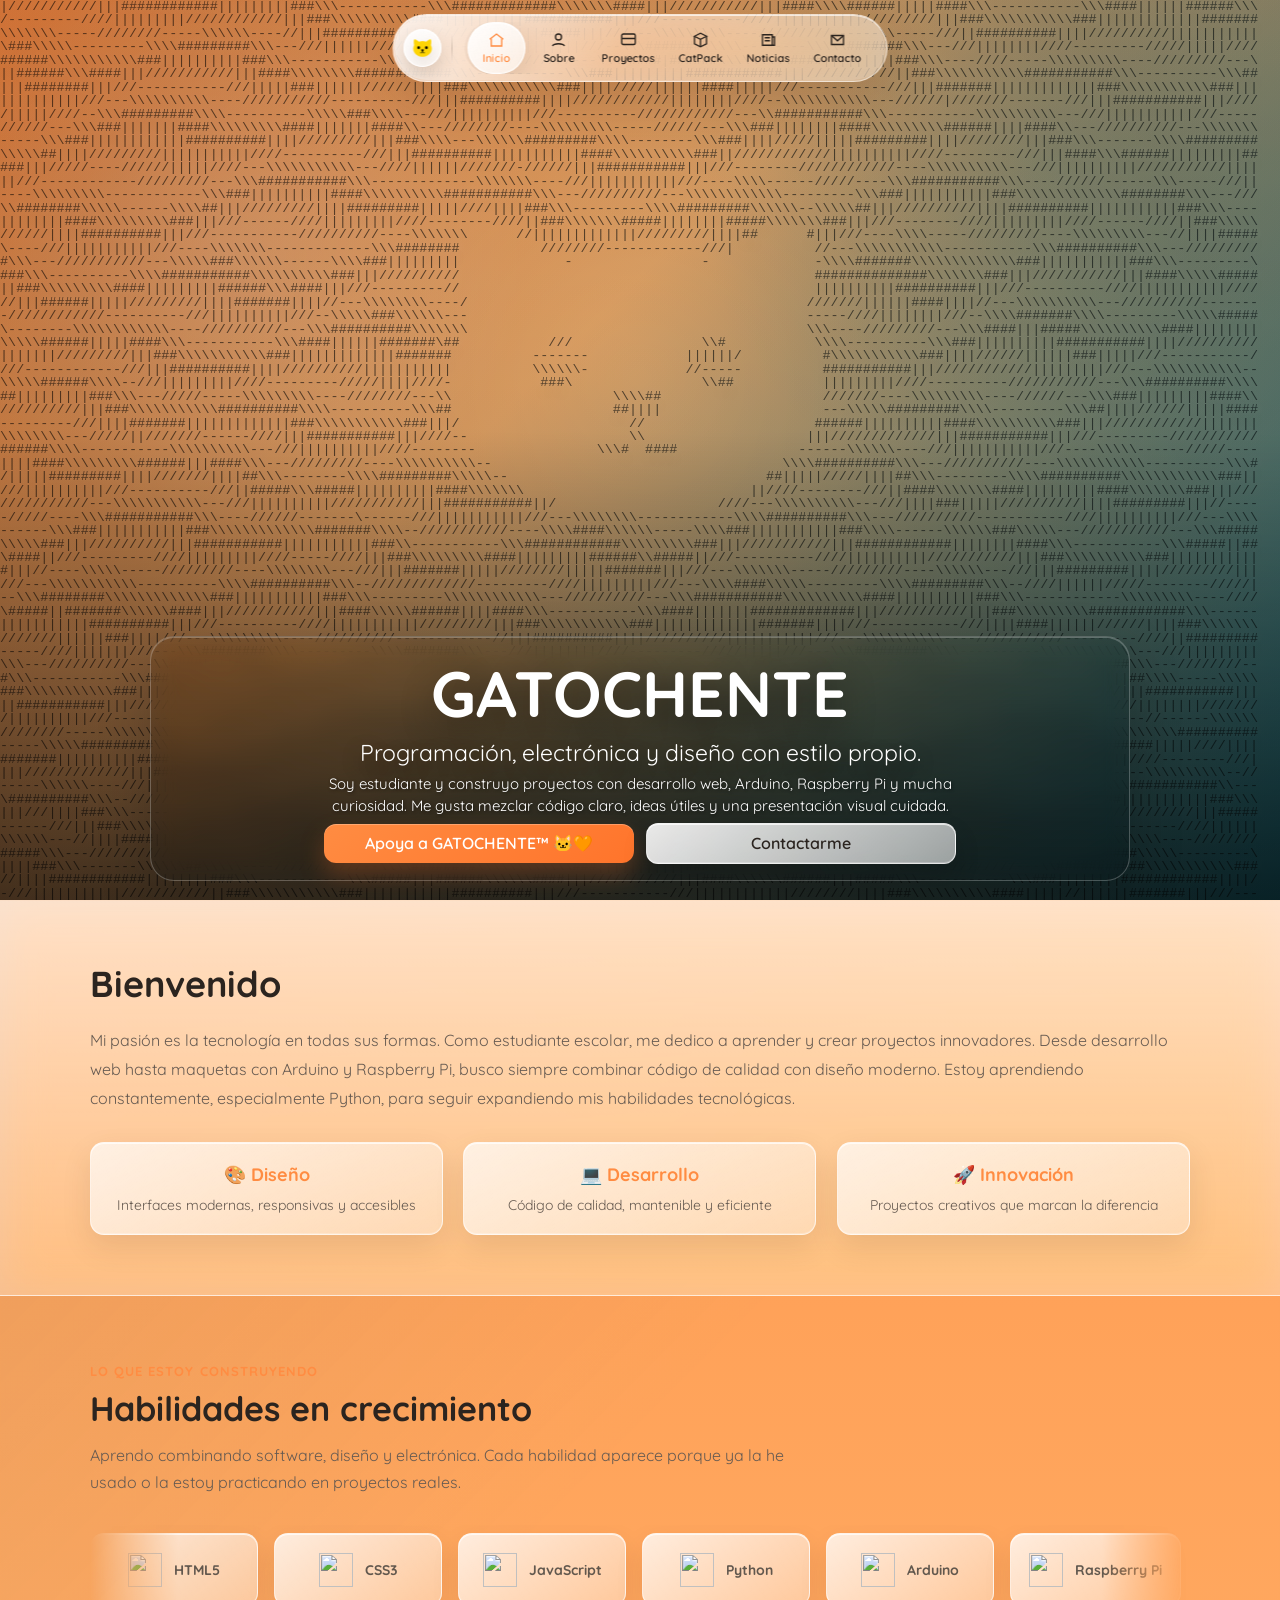
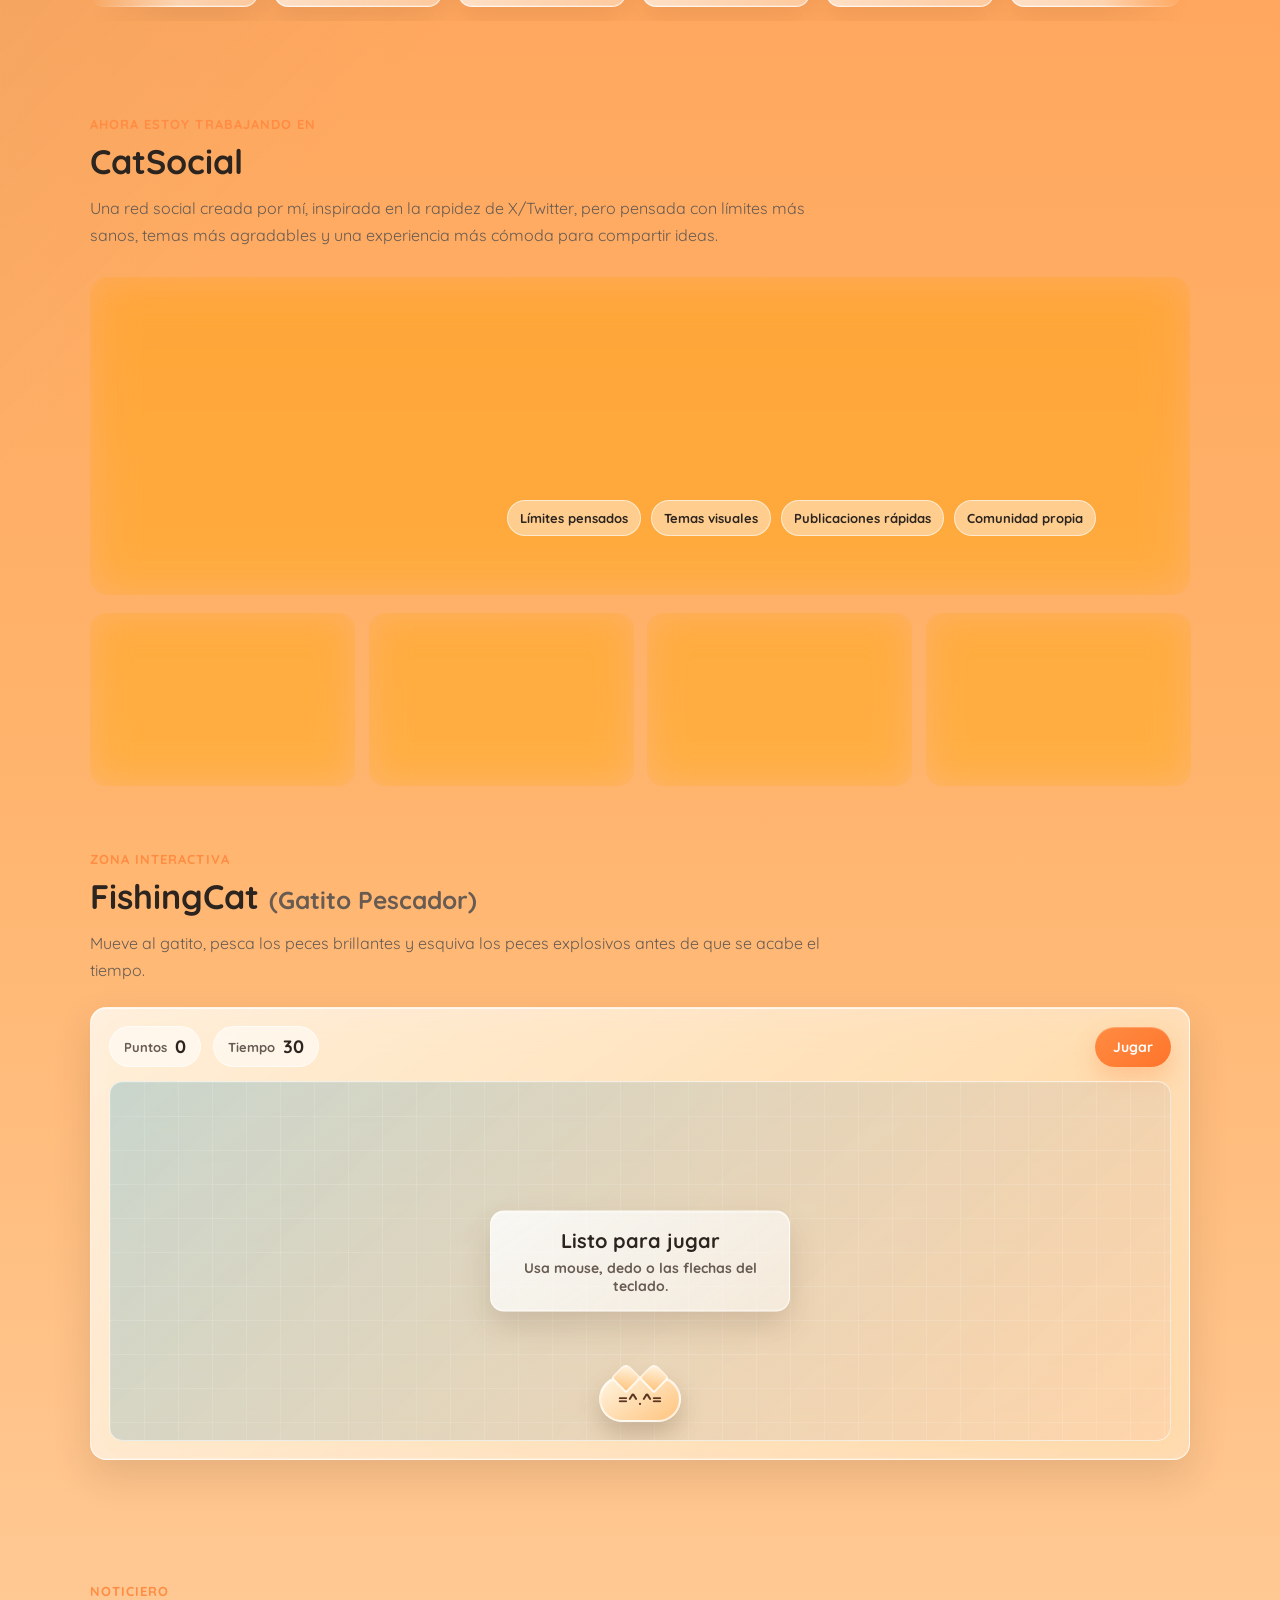
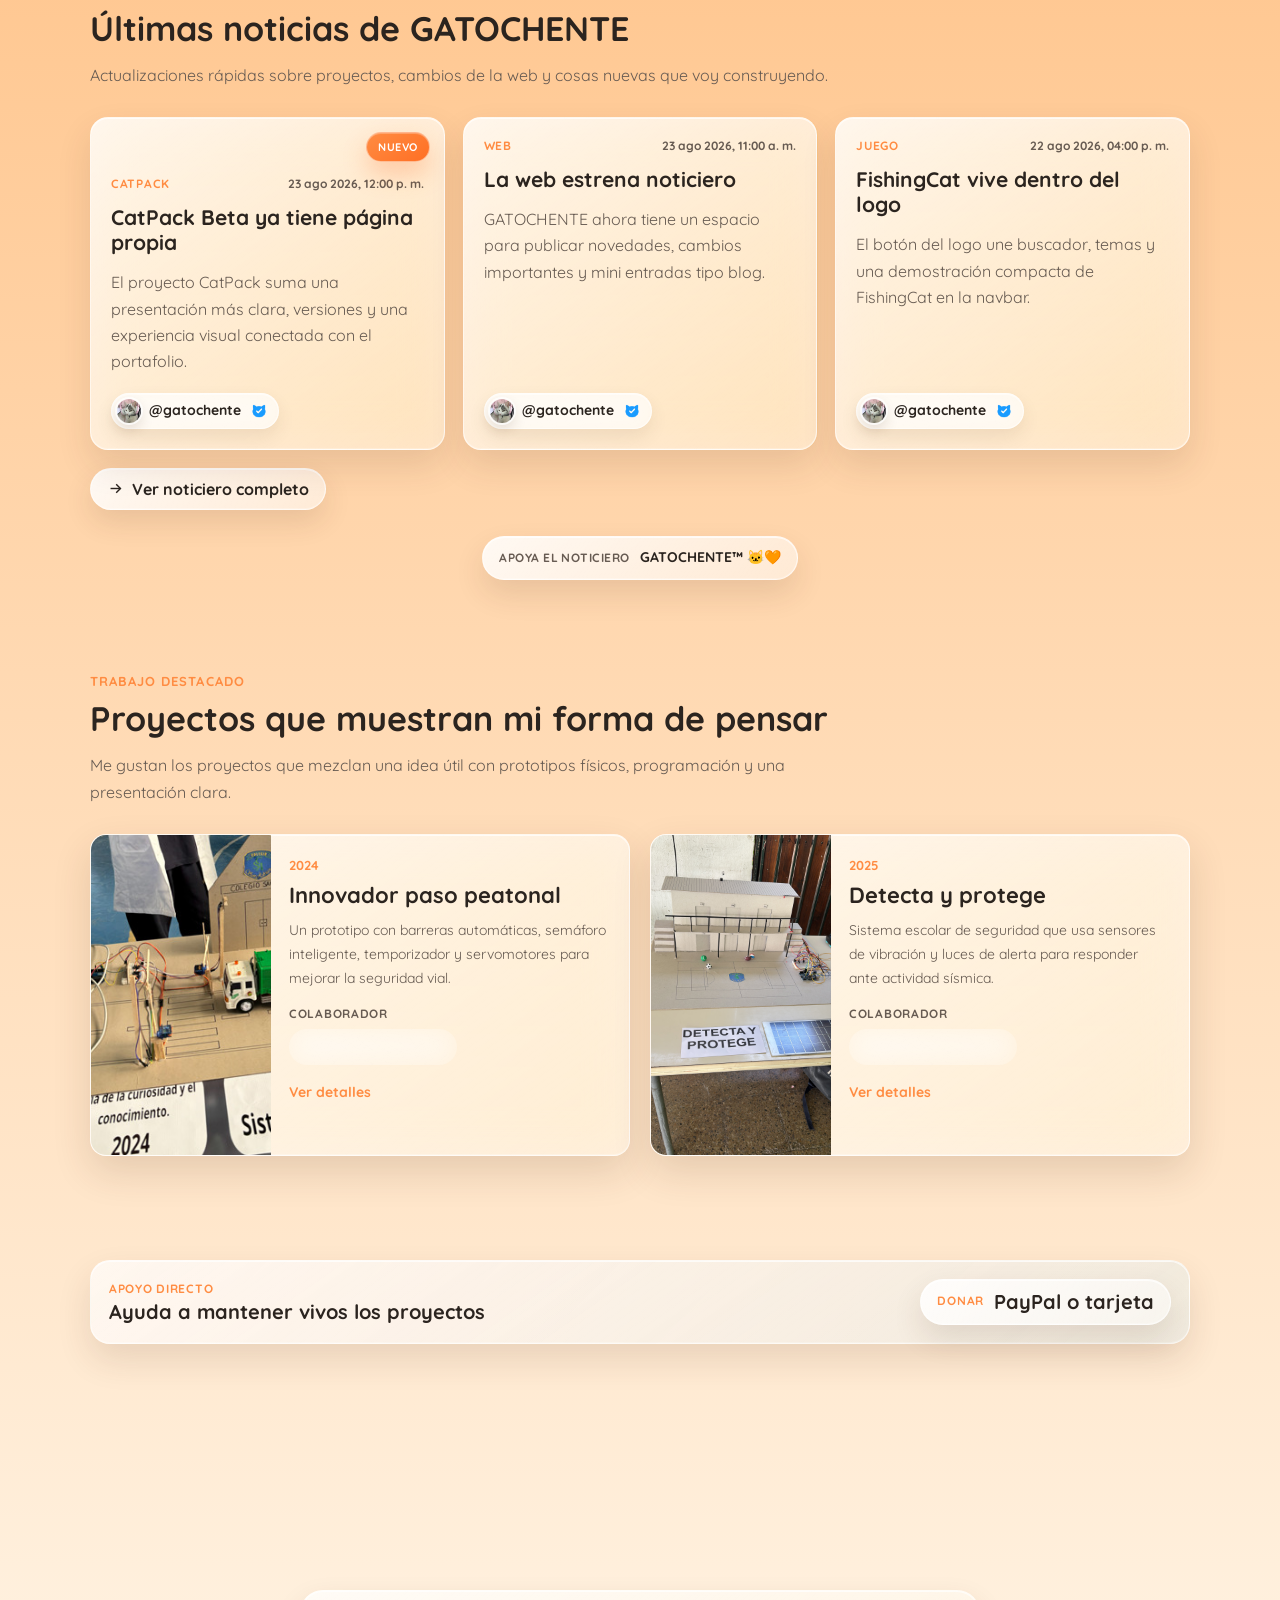
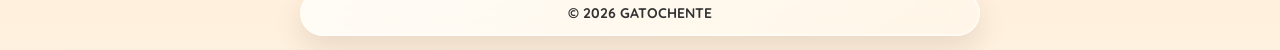
==== index.html @ f3e1632f "Align project support actions" ====
﻿<!DOCTYPE html>
<html lang="es">
<head>

<meta charset="UTF-8">
<meta name="viewport" content="width=device-width, initial-scale=1.0">
<meta name="theme-color" content="#fff3e6" media="(prefers-color-scheme: light)">
<meta name="theme-color" content="#151a22" media="(prefers-color-scheme: dark)">
<meta name="color-scheme" content="light dark">
<link rel="canonical" href="https://www.gatochente.com/">
<meta name="description" content="Portafolio de GATOCHENTE: desarrollo web, proyectos con Arduino, Raspberry Pi, tecnología escolar y creatividad.">
<meta property="og:type" content="website">
<meta property="og:site_name" content="GATOCHENTE">
<meta property="og:title" content="GATOCHENTE">
<meta property="og:description" content="Portafolio de tecnología, programación, Arduino, Raspberry Pi y creatividad.">
<meta property="og:url" content="https://www.gatochente.com/">
<meta property="og:image" content="https://www.gatochente.com/img/preview.jpg">
<meta property="og:image:secure_url" content="https://www.gatochente.com/img/preview.jpg">
<meta property="og:image:type" content="image/jpeg">
<meta property="og:image:width" content="1280">
<meta property="og:image:height" content="670">
<meta property="og:image:alt" content="Banner de vista previa de GATOCHENTE">
<meta name="twitter:card" content="summary_large_image">
<meta name="twitter:title" content="GATOCHENTE">
<meta name="twitter:description" content="Portafolio de tecnología, programación, Arduino, Raspberry Pi y creatividad.">
<meta name="twitter:image" content="https://www.gatochente.com/img/preview.jpg">
<meta name="twitter:image:alt" content="Banner de vista previa de GATOCHENTE">
<meta name="twitter:url" content="https://www.gatochente.com/">

<title>GATOCHENTE</title>

<link rel="icon" href="favicon.png">
<link rel="manifest" href="manifest.json">
<link rel="image_src" href="https://www.gatochente.com/img/preview.jpg">
<link rel="apple-touch-icon" href="https://www.gatochente.com/img/preview.jpg">
<link rel="apple-touch-icon-precomposed" href="https://www.gatochente.com/img/preview.jpg">
<meta name="thumbnail" content="https://www.gatochente.com/img/preview.jpg">
<meta name="msapplication-TileImage" content="https://www.gatochente.com/img/preview.jpg">
<meta name="msapplication-TileColor" content="#ff8c42">
<link rel="preload" as="image" href="img/preview.jpg" fetchpriority="high">

<script type="application/ld+json">
{
"@context":"https://schema.org",
"@type":"WebSite",
"name":"GATOCHENTE",
"url":"https://www.gatochente.com/",
"image":"https://www.gatochente.com/img/preview.jpg",
"thumbnailUrl":"https://www.gatochente.com/img/preview.jpg"
}
</script>

<script>
(function(){
try{
if(window.history&&window.location.pathname.endsWith('/index.html')){
var cleanPath=window.location.pathname.replace(/index\.html$/,'');
window.history.replaceState(null,'',cleanPath+window.location.search+window.location.hash);
}
}catch(e){}
})();
</script>

<script>
(function(){
try{
var preference=localStorage.getItem('gatochente_theme_preference')||'auto';
var dark=window.matchMedia&&window.matchMedia('(prefers-color-scheme: dark)').matches;
var theme=preference==='dark'||(preference==='auto'&&dark)?'dark':'light';
document.documentElement.dataset.themePreference=preference;
document.documentElement.dataset.theme=theme;
}catch(e){}
})();
</script>

<link href="https://fonts.googleapis.com/css2?family=Quicksand:wght@400;600&display=swap" rel="stylesheet">

<link rel="stylesheet" href="style.css?v=20260911-project-actions-align">

</head>

<body class="has-header-banner">

<img class="speed-dial-preview-image" src="img/preview.jpg" alt="" width="1280" height="670" aria-hidden="true" fetchpriority="high">

<div class="page-loader" id="page-loader" role="status" aria-live="polite" aria-label="Cargando GATOCHENTE">
<div class="page-loader-logo">
<img src="logo.png" alt="GATOCHENTE">
</div>
</div>

<div class="header-banner" id="header-banner" aria-hidden="true"></div>

<nav class="navbar">

<div class="nav-left">
<button type="button" class="logo-button" id="game-menu-toggle" aria-label="Abrir FishingCat" aria-expanded="false" aria-controls="game-nav-panel">
<img src="./logo.png?v=20260812-navbar-logo" alt="" class="nav-logo-image" aria-hidden="true">
<span class="sr-only">GATOCHENTE</span>
</button>
</div>
<div class="nav-center">

<div class="pill-selector"></div>

<a href="/" class="nav-item active">
<svg class="nav-icon" viewBox="0 0 24 24">
<path d="M3 11l9-7 9 7"></path>
<path d="M5 10v10h14V10"></path>
</svg>
<span>Inicio</span>
</a>

<a href="/sobre-mi" class="nav-item">
<svg class="nav-icon" viewBox="0 0 24 24">
<circle cx="12" cy="8" r="4"></circle>
<path d="M4 20c2-4 14-4 16 0"></path>
</svg>
<span>Sobre</span>
</a>

<a href="/proyectos" class="nav-item">
<svg class="nav-icon" viewBox="0 0 24 24">
<rect x="3" y="4" width="18" height="14" rx="2"></rect>
<path d="M3 10h18"></path>
</svg>
<span>Proyectos</span>
</a>

<a href="/catpack" class="nav-item">
<svg class="nav-icon" viewBox="0 0 24 24">
<path d="M4 7l8-4 8 4-8 4-8-4z"></path>
<path d="M4 7v10l8 4 8-4V7"></path>
<path d="M12 11v10"></path>
</svg>
<span>CatPack</span>
</a>
<a href="/noticias" class="nav-item">
<svg class="nav-icon" viewBox="0 0 24 24">
<path d="M4 5h13v14H4z"></path>
<path d="M17 8h3v11h-3"></path>
<path d="M7 9h7"></path>
<path d="M7 13h7"></path>
</svg>
<span>Noticias</span>
</a>
<a href="/contacto" class="nav-item">
<svg class="nav-icon" viewBox="0 0 24 24">
<path d="M4 6h16v12H4z"></path>
<path d="M4 6l8 7 8-7"></path>
</svg>
<span>Contacto</span>
</a>

</div>

</div>

<div class="game-nav-panel" id="game-nav-panel" aria-hidden="true">
<div class="tool-panel-banner" aria-hidden="true"><img src="img/banner.jpg" alt=""></div>
<div class="nav-search-overlay" id="nav-search-overlay" aria-hidden="true">
<input type="text" id="search-input" placeholder="Buscar en la página...">
<button type="button" class="search-clear" id="search-clear" aria-label="Limpiar búsqueda" hidden>×</button>
</div>

<div class="settings-panel" id="settings-panel" aria-hidden="true">
<p>Apariencia</p>
<div class="theme-options" role="group" aria-label="Selector de tema">
<button type="button" class="theme-option" data-theme-choice="auto">Auto</button>
<button type="button" class="theme-option" data-theme-choice="light">Claro</button>
<button type="button" class="theme-option" data-theme-choice="dark">Oscuro</button>
</div>
</div>
<div class="game-nav-header">
<div class="game-nav-copy">
<span>Jugando ahora</span>
<strong>FishingCat</strong>
<small>(Gatito Pescador)</small>
</div>
<button type="button" class="game-nav-play" id="game-nav-play">Ver juego completo</button>
</div>
<div class="nav-fishingcat" aria-label="FishingCat en la navbar">
<div class="nav-game-hud" aria-live="polite">
<span>Puntos <strong id="nav-game-score">0</strong></span>
<span>Tiempo <strong id="nav-game-time">15</strong></span>
<button type="button" class="nav-game-start" id="nav-game-start">Jugar</button>
</div>
<div class="nav-game-board" id="nav-game-board" tabindex="0" aria-label="Mini FishingCat en la navbar">
<div class="nav-game-message" id="nav-game-message">Pulsa jugar</div>
<div class="player cat-player nav-cat-player" id="nav-game-player" aria-hidden="true">
<span class="cat-ear cat-ear-left"></span>
<span class="cat-ear cat-ear-right"></span>
<span class="cat-face">=^.^=</span>
</div>
</div>
</div>
</div>

</nav>

<header class="hero-large">

<div class="hero-overlay"></div>

<div class="hero-ascii-stage" role="img" aria-label="Logo ASCII de GATOCHENTE en negativo">
<pre class="hero-ascii-canvas" id="hero-ascii-canvas" aria-hidden="true"></pre>
</div>

<div class="hero-large-content">

<h1>GATOCHENTE</h1>

<p>
Programación, electrónica y diseño con estilo propio.
</p>

<p class="hero-subtitle">
Soy estudiante y construyo proyectos con desarrollo web, Arduino, Raspberry Pi y mucha curiosidad.
Me gusta mezclar código claro, ideas útiles y una presentación visual cuidada.
</p>

<div class="hero-actions" aria-label="Acciones principales">
<button type="button" class="hero-button" data-paypal-modal>Apoya a GATOCHENTE™ 🐱🧡</button>
<a href="/contacto" class="hero-button hero-button-secondary">Contactarme</a>
</div>

</div>

</header>

<section class="summary">

<div class="summary-container">

<div class="summary-content">

<h2>Bienvenido</h2>

<p>
Mi pasión es la tecnología en todas sus formas. Como estudiante escolar, me dedico a aprender y crear proyectos innovadores.
Desde desarrollo web hasta maquetas con Arduino y Raspberry Pi, busco siempre combinar código de calidad con diseño moderno.
Estoy aprendiendo constantemente, especialmente Python, para seguir expandiendo mis habilidades tecnológicas.
</p>

<div class="summary-features">

<div class="feature">
<h3>🎨 Diseño</h3>
<p>Interfaces modernas, responsivas y accesibles</p>
</div>

<div class="feature">
<h3>💻 Desarrollo</h3>
<p>Código de calidad, mantenible y eficiente</p>
</div>

<div class="feature">
<h3>🚀 Innovación</h3>
<p>Proyectos creativos que marcan la diferencia</p>
</div>

</div>

</div>

</div>

</section>

<section class="skills-section" aria-labelledby="skills-title">

<div class="skills-container">

<div class="section-heading">
<span>Lo que estoy construyendo</span>
<h2 id="skills-title">Habilidades en crecimiento</h2>
<p>
Aprendo combinando software, diseño y electrónica. Cada habilidad aparece porque ya la he usado o la estoy practicando en proyectos reales.
</p>
</div>

<div class="skills-carousel" aria-label="Carrusel de plataformas y software en aprendizaje">
<div class="skills-track">
<div class="skill-logo-card"><img src="https://cdn.simpleicons.org/html5/6f6a64" alt="" aria-hidden="true"><span>HTML5</span></div>
<div class="skill-logo-card"><img src="https://cdn.simpleicons.org/css/6f6a64" alt="" aria-hidden="true"><span>CSS3</span></div>
<div class="skill-logo-card"><img src="https://cdn.simpleicons.org/javascript/6f6a64" alt="" aria-hidden="true"><span>JavaScript</span></div>
<div class="skill-logo-card"><img src="https://cdn.simpleicons.org/python/6f6a64" alt="" aria-hidden="true"><span>Python</span></div>
<div class="skill-logo-card"><img src="https://cdn.simpleicons.org/arduino/6f6a64" alt="" aria-hidden="true"><span>Arduino</span></div>
<div class="skill-logo-card"><img src="https://cdn.simpleicons.org/raspberrypi/6f6a64" alt="" aria-hidden="true"><span>Raspberry Pi</span></div>
<div class="skill-logo-card"><img src="https://cdn.simpleicons.org/github/6f6a64" alt="" aria-hidden="true"><span>GitHub</span></div>
<div class="skill-logo-card"><img src="https://cdn.simpleicons.org/figma/6f6a64" alt="" aria-hidden="true"><span>Figma</span></div>
</div>
<div class="skills-track" aria-hidden="true">
<div class="skill-logo-card"><img src="https://cdn.simpleicons.org/html5/6f6a64" alt=""><span>HTML5</span></div>
<div class="skill-logo-card"><img src="https://cdn.simpleicons.org/css/6f6a64" alt=""><span>CSS3</span></div>
<div class="skill-logo-card"><img src="https://cdn.simpleicons.org/javascript/6f6a64" alt=""><span>JavaScript</span></div>
<div class="skill-logo-card"><img src="https://cdn.simpleicons.org/python/6f6a64" alt=""><span>Python</span></div>
<div class="skill-logo-card"><img src="https://cdn.simpleicons.org/arduino/6f6a64" alt=""><span>Arduino</span></div>
<div class="skill-logo-card"><img src="https://cdn.simpleicons.org/raspberrypi/6f6a64" alt=""><span>Raspberry Pi</span></div>
<div class="skill-logo-card"><img src="https://cdn.simpleicons.org/github/6f6a64" alt=""><span>GitHub</span></div>
<div class="skill-logo-card"><img src="https://cdn.simpleicons.org/figma/6f6a64" alt=""><span>Figma</span></div>
</div>
</div>

</div>

</section>

<section class="current-project-section" aria-labelledby="current-project-title">

<div class="current-project-container">

<div class="section-heading">
<span>Ahora estoy trabajando en</span>
<h2 id="current-project-title">CatSocial</h2>
<p>
Una red social creada por mí, inspirada en la rapidez de X/Twitter, pero pensada con límites más sanos, temas más agradables y una experiencia más cómoda para compartir ideas.
</p>
</div>

<article class="current-project-card">
<div class="current-project-visual" aria-hidden="true">
<img src="img/catsocial.PNG" alt="">
</div>

<div class="current-project-content">
<p class="project-year">En desarrollo</p>
<h3>Una red social con más calma, estilo y control</h3>
<p>
CatSocial busca ser un espacio para publicar, conversar y descubrir contenido sin sentirse saturado. La idea es combinar interacción social, personalización visual y reglas claras para que usarla sea más agradable.
</p>

<div class="current-project-points" aria-label="Ideas principales de CatSocial">
<span>Límites pensados</span>
<span>Temas visuales</span>
<span>Publicaciones rápidas</span>
<span>Comunidad propia</span>
</div>
</div>
</article>

<div class="catsocial-roadmap" aria-label="Próximamente en CatSocial">
<article>
<span>01</span>
<strong>Perfiles personalizables</strong>
<p>Espacios con identidad propia para que cada usuario pueda mostrar su estilo.</p>
</article>
<article>
<span>02</span>
<strong>Temas agradables</strong>
<p>Paletas visuales pensadas para navegar con comodidad en claro y oscuro.</p>
</article>
<article>
<span>03</span>
<strong>Límites sanos</strong>
<p>Publicaciones y reglas diseñadas para conversar sin saturación ni ruido.</p>
</article>
<article>
<span>04</span>
<strong>Verificación propia</strong>
<p>Insignias claras para reconocer perfiles reales y proyectos destacados.</p>
</article>
</div>

</div>

</section>

<section class="mini-game-section" id="fishingcat" aria-labelledby="mini-game-title">

<div class="mini-game-container">

<div class="section-heading mini-game-heading">
<span>Zona interactiva</span>
<h2 id="mini-game-title">FishingCat <span>(Gatito Pescador)</span></h2>
<p>
Mueve al gatito, pesca los peces brillantes y esquiva los peces explosivos antes de que se acabe el tiempo.
</p>
</div>

<div class="game-shell">

<div class="game-topbar" aria-live="polite">
<div>
<span>Puntos</span>
<strong id="game-score">0</strong>
</div>
<div>
<span>Tiempo</span>
<strong id="game-time">30</strong>
</div>
<button type="button" id="game-start" class="game-start">Jugar</button>
</div>

<div class="rotate-device-message" id="rotate-device-message" aria-live="polite">
<strong>Rota el dispositivo</strong>
<span>Para jugar mejor, pon tu celular en horizontal.</span>
</div>

<div class="game-board" id="game-board" tabindex="0" aria-label="Mini juego FishingCat Gatito Pescador">
<div class="game-message" id="game-message">
<strong>Listo para jugar</strong>
<span>Usa mouse, dedo o las flechas del teclado.</span>
</div>
<div class="player cat-player" id="game-player" aria-hidden="true">
<span class="cat-ear cat-ear-left"></span>
<span class="cat-ear cat-ear-right"></span>
<span class="cat-face">=^.^=</span>
</div>
</div>

</div>

</div>

</section>


<section class="news-home-section" aria-labelledby="home-news-title">

<div class="news-container">

<div class="section-heading">
<span>Noticiero</span>
<h2 id="home-news-title">Últimas noticias de GATOCHENTE</h2>
<p>
Actualizaciones rápidas sobre proyectos, cambios de la web y cosas nuevas que voy construyendo.
</p>
</div>

<div class="news-grid news-home-grid" id="home-news-grid"></div>

<a href="/noticias" class="news-more-link">
<svg viewBox="0 0 24 24" aria-hidden="true">
<path d="M5 12h14"></path>
<path d="M13 6l6 6-6 6"></path>
</svg>
<span>Ver noticiero completo</span>
</a>

<button type="button" class="support-cta support-cta-inline" data-paypal-modal>
<span>Apoya el noticiero</span>
<strong>GATOCHENTE™ 🐱🧡</strong>
</button>

</div>

</section>

<section class="featured-projects" aria-labelledby="featured-title">

<div class="featured-container">

<div class="section-heading">
<span>Trabajo destacado</span>
<h2 id="featured-title">Proyectos que muestran mi forma de pensar</h2>
<p>
Me gustan los proyectos que mezclan una idea útil con prototipos físicos, programación y una presentación clara.
</p>
</div>

<div class="featured-grid">

<article class="featured-card">
<img src="img/proyecto2.jpg" alt="Maqueta de paso peatonal inteligente con Arduino">
<div>
<p class="project-year">2024</p>
<h3>Innovador paso peatonal</h3>
<p>Un prototipo con barreras automáticas, semáforo inteligente, temporizador y servomotores para mejorar la seguridad vial.</p>
<div class="featured-collaborators" aria-label="Colaboradores del proyecto">
<span class="collaborators-label">Colaborador</span>
<div class="user-chip" data-user="gatochente">
<img class="user-avatar" src="img/gatochente.jpg" alt="Foto de perfil de GATOCHENTE">
<span class="user-handle">@gatochente</span>
<button type="button" class="verification-badge" data-tooltip="Verificado" aria-label="Verificado: ver términos de la insignia">
<img src="img/check.PNG" alt="Verificado">
</button>
</div>
</div>
<a href="/proyectos">Ver detalles</a>
</div>
</article>

<article class="featured-card">
<img src="img/proyecto3.jpg" alt="Maqueta de sistema de seguridad ante sismos">
<div>
<p class="project-year">2025</p>
<h3>Detecta y protege</h3>
<p>Sistema escolar de seguridad que usa sensores de vibración y luces de alerta para responder ante actividad sísmica.</p>
<div class="featured-collaborators" aria-label="Colaboradores del proyecto">
<span class="collaborators-label">Colaborador</span>
<div class="user-chip" data-user="gatochente">
<img class="user-avatar" src="img/gatochente.jpg" alt="Foto de perfil de GATOCHENTE">
<span class="user-handle">@gatochente</span>
<button type="button" class="verification-badge" data-tooltip="Verificado" aria-label="Verificado: ver términos de la insignia">
<img src="img/check.PNG" alt="Verificado">
</button>
</div>
</div>
<a href="/proyectos">Ver detalles</a>
</div>
</article>

</div>

</div>

</section>

<section class="support-band" aria-label="Apoyar a GATOCHENTE">
<div class="support-band-inner">
<div>
<span>Apoyo directo</span>
<strong>Ayuda a mantener vivos los proyectos</strong>
</div>
<button type="button" class="support-cta" data-paypal-modal>
<span>Donar</span>
<strong>PayPal o tarjeta</strong>
</button>
</div>
</section>

<footer class="site-footer" tabindex="0" aria-expanded="false" aria-label="Ver información legal de GATOCHENTE">
<div class="footer-reveal">
<img src="img/footer.png" alt="Logo de GATOCHENTE" class="footer-logo">
<div class="footer-info">
<strong>GATOCHENTE</strong>
<p>Portafolio personal de tecnología, programación y proyectos creativos. El contenido, imágenes, ideas y textos pertenecen a GATOCHENTE salvo que se indique lo contrario.</p>
<p class="footer-terms">Términos de uso: puedes visitar, compartir y aprender desde esta página, pero no copiar el contenido completo, logos o proyectos como si fueran propios.</p>
</div>
<div class="footer-ascii-scroll" aria-label="Logo ASCII de GATOCHENTE">
<pre aria-hidden="true">              @$@$$$                              @@@@$@
             $$$$$$$$@@                        @$$$$$$$@@
             $@$$$$$$$$$@B @$@@@$@$@$$@@$$B $@@@@$$$$$$@@
             $$$$$$$$$$$$$$$$$$$$$$$$$$$$$$$$$$$$$$$$@$$$
             $$$$$$$$$$$$$$$$$@$$$$$$$$$$$$$$$$$$$$$$$$$@
              $$$$$$$$$$$$$$$$$$$$$$$$$$$$$$$$$$$$$$$$$@
              @$$$$$$$$$$$$$$$$$$$$$$$$$$$$$$$$$$$$$$$$@
              $@$$$$$$$$$$$$$$$$$$$$$$$$$$$$$$$$$$$$$$$@
             @@$$$$$$$@$   $$$$$$$$$$$$$$@@   $$$$$$$$$$$
            $@$$$$$$$$       $$$$$$$$$$$$       $$$$$$$$$$
            @$$$$$$$$@       $$$$$$$$$$$$       $$$$$$$$$$
            @$$$$$$$$$@    $@$$$$$$$$$$$$@@    @$$$$$$$$$$
            @@$$$$$$$$$$$$$$$@$@      @$$$$$$$$$$$$$$$$$$$
            $$@$$$$$$$$$$$$$$$$@      $$$$$$$$$$$$$$$$$$$$
             @@$$$$$$$$$$$$$$$$$@$  @$$$$$$$$$$$$$$$$$$@$
              @$$$$$$$$$$$$$$$$@$@  $$@$$$$$$$$$$$$$$$$@
               $@$$$$$$$$$$$@$    @@    @$$$$$$$$$$$$$$
                 @@$$$$$$$$$$$$$$$$$$$$$$$$$$$$$$$$$@
                   $@$$$$$$$$$$$$$$$$$$$$$$$$$$$$$$
                     d@$$$$$$$$$$$$$$$$$$$$$$$$@$
                         @@@$$$$$$$$$$$$$$$$$</pre>
</div>
</div>
<p id="year" class="footer-copy"></p>
</footer>

<div class="donation-modal" id="donation-modal" aria-hidden="true" role="dialog" aria-modal="true" aria-labelledby="donation-title">
<div class="donation-dialog">
<button type="button" class="donation-close" id="donation-close" aria-label="Cerrar donaciones">
<svg viewBox="0 0 24 24" aria-hidden="true">
<path d="M6 6l12 12"></path>
<path d="M18 6l-12 12"></path>
</svg>
</button>
<div class="donation-cover" aria-hidden="true">
<img src="img/banner.jpg" alt="">
</div>
<div class="donation-content">
<div class="donation-brand">
<img src="logo.png" alt="">
<span>GATOCHENTE</span>
</div>
<h2 id="donation-title">Apoya a GATOCHENTE™ <span class="donation-title-icons">🐱🧡</span></h2>
<p>Tu apoyo ayuda a mantener vivos los proyectos, experimentos y nuevas ideas de este portafolio.</p>
<div class="donation-points" aria-label="Impacto del apoyo">
<span>Proyectos web</span>
<span>Electrónica</span>
<span>CatPack</span>
</div>
<div class="donation-payment-actions" aria-label="Opciones de donación">
<button type="button" class="donation-pay-option donation-paypal-option" data-donation-pay-url="https://www.paypal.com/ncp/payment/DHUX2QKEDJARN" aria-label="Deslizar para pagar con PayPal o tarjeta">
<span class="donation-pay-thumb" aria-hidden="true">
<img src="img/PayPal.png" alt="">
<svg viewBox="0 0 24 24">
<path d="M5 12h10"></path>
<path d="M11 7l5 5-5 5"></path>
</svg>
</span>
<span class="donation-pay-label">Pagar con PayPal o tarjeta</span>
<span class="donation-pay-end" aria-hidden="true">
<svg viewBox="0 0 24 24">
<path d="M5 12h12"></path>
<path d="M13 6l6 6-6 6"></path>
</svg>
</span>
</button>
</div>
</div>
</div>
</div>

<script src="https://cdn.jsdelivr.net/npm/@supabase/supabase-js@2.105.0"></script>
<script src="supabase-config.js?v=20260911-project-actions-align"></script>
<script src="script.js?v=20260911-project-actions-align"></script>

</body>
</html>
---- style.css ----
*{
margin:0;
padding:0;
box-sizing:border-box;
font-family:'Quicksand',sans-serif;
}

.sr-only{
position:absolute;
width:1px;
height:1px;
padding:0;
margin:-1px;
overflow:hidden;
clip:rect(0,0,0,0);
white-space:nowrap;
border:0;
}

@font-face{
font-family:'GatoGlyph';
src:url('glyphs/crcglyph.ttf') format('truetype');
font-display:block;
}

:root{
--brand:#ff8c42;
--brand-soft:#ffb36b;
--page-bg-color:#ff8c42;
--page-bg:
linear-gradient(135deg,rgba(31,122,140,0.18),transparent 34%),
linear-gradient(180deg,#ff8c42 0%,#ffb36b 48%,#fff1df 100%);
--ink:#2b241f;
--muted:#675b52;
--glass-bg:rgba(255,255,255,0.28);
--glass-strong:rgba(255,255,255,0.54);
--glass-light:rgba(255,255,255,0.72);
--glass-border:rgba(255,255,255,0.62);
--glass-shadow:0 18px 50px rgba(74,44,24,0.18);
--glass-inset:inset 0 1px 0 rgba(255,255,255,0.72), inset 0 -1px 0 rgba(255,255,255,0.22);
--accent:#1f7a8c;
--ease-spring:cubic-bezier(.2,1,.22,1);
}

html{
min-height:100%;
background-color:var(--page-bg-color);
background-image:var(--page-bg);
overflow-x:hidden;
}

body{
min-height:100vh;
background-color:var(--page-bg-color);
background-image:var(--page-bg);
color:#2b241f;
overflow-x:hidden;
}

body.modal-open{
overflow:hidden;
width:100%;
max-width:100vw;
}

html.modal-open{
overflow:hidden;
}

html:has(body.modal-open){
overflow:hidden;
}

body::before{
content:"";
position:fixed;
inset:0;
pointer-events:none;
background:
linear-gradient(115deg,rgba(255,255,255,0.22),transparent 28%),
linear-gradient(290deg,rgba(255,255,255,0.12),transparent 42%);
z-index:-1;
}

.speed-dial-preview-image{
position:absolute;
top:0;
left:0;
width:320px;
height:168px;
opacity:.001;
pointer-events:none;
z-index:-1;
object-fit:cover;
}

/* PAGE LOADER */

.page-loader{

position:fixed;
inset:0;
z-index:5000;

display:grid;
place-items:center;

background-color:var(--page-bg-color);
background-image:
linear-gradient(115deg,rgba(255,255,255,0.24),transparent 30%),
linear-gradient(290deg,rgba(255,255,255,0.12),transparent 46%),
var(--page-bg);

opacity:1;
visibility:visible;
pointer-events:auto;

transition:opacity .55s ease, visibility .55s ease;

}

.page-loader.is-hidden{

opacity:0;
visibility:hidden;
pointer-events:none;

}

.page-loader-logo{

width:clamp(112px,16vw,168px);
height:clamp(112px,16vw,168px);

display:grid;
place-items:center;

background:linear-gradient(145deg,rgba(255,255,255,0.58),rgba(255,255,255,0.24));
border:1px solid rgba(255,255,255,0.56);
border-radius:32px;

box-shadow:
0 26px 70px rgba(74,44,24,0.18),
var(--glass-inset);

backdrop-filter:blur(22px) saturate(150%);
-webkit-backdrop-filter:blur(22px) saturate(150%);

animation:loader-logo-breathe 1.7s ease-in-out infinite;

}

.page-loader-logo img{

width:68%;
height:68%;
display:block;
object-fit:contain;

filter:drop-shadow(0 14px 22px rgba(74,44,24,0.18));

}

@keyframes loader-logo-breathe{

0%,100%{transform:scale(1);}
50%{transform:scale(1.045);}

}

/* NAVBAR */

.navbar{

position:fixed;
top:14px;
left:50%;
transform:translateX(-50%);

width:fit-content;
max-width:calc(100vw - 16px);

display:flex;
align-items:center;
justify-content:flex-start;

gap:8px;

padding:7px 10px;

background:linear-gradient(135deg,rgba(255,255,255,0.66),rgba(255,255,255,0.28));
backdrop-filter:blur(24px) saturate(165%);
-webkit-backdrop-filter:blur(24px) saturate(165%);

border-radius:999px;
border:1px solid var(--glass-border);

box-shadow:
var(--glass-shadow),
var(--glass-inset);

overflow:hidden;

z-index:1000;
transition:
top .35s cubic-bezier(.22,1,.36,1),
width .52s cubic-bezier(.18,1,.24,1),
max-width .52s cubic-bezier(.18,1,.24,1),
height .52s cubic-bezier(.18,1,.24,1),
min-height .52s cubic-bezier(.18,1,.24,1),
border-radius .52s cubic-bezier(.18,1,.24,1),
box-shadow .52s ease;

}

.navbar.route-tab-open{
top:32px;
}

.navbar.search-open{

width:min(640px, calc(100vw - 16px));
min-height:var(--search-open-height,232px);
align-items:flex-start;
border-radius:28px;

}

.navbar.account-menu-open{

width:min(460px, calc(100vw - 16px));
height:min(410px, calc(100vh - 28px));
min-height:276px;
max-height:calc(100vh - 28px);
align-items:flex-start;
border-radius:28px;

}

.navbar.game-menu-open{

width:min(720px, calc(100vw - 16px));
min-height:650px;
align-items:flex-start;
border-radius:28px;

}

.navbar.game-menu-open.tool-search-active{

min-height:min(640px, calc(100vh - 28px));

}

.navbar.game-menu-open::after{

opacity:0;

}

.navbar::before{
content:"";
position:absolute;
inset:1px;
border-radius:inherit;
background:linear-gradient(120deg,rgba(255,255,255,0.62),rgba(255,255,255,0.08) 46%,rgba(255,255,255,0.28));
pointer-events:none;
z-index:0;
}

.navbar::after{
content:"";
position:absolute;
top:-50%;
left:-18%;
width:42%;
height:200%;
background:linear-gradient(90deg,transparent,rgba(255,255,255,0.46),transparent);
transform:rotate(18deg);
opacity:.42;
pointer-events:none;
z-index:1;
}

.route-tab{
position:fixed;
top:8px;
left:50%;
transform:translateX(-50%);
z-index:1001;
display:flex;
align-items:center;
gap:6px;
max-width:calc(100vw - 28px);
min-height:24px;
padding:4px 12px 5px;
border-radius:16px 16px 9px 9px;
border:1px solid rgba(255,255,255,0.62);
background:linear-gradient(135deg,rgba(255,255,255,0.66),rgba(255,255,255,0.28));
box-shadow:0 4px 14px rgba(74,44,24,0.06),var(--glass-inset);
backdrop-filter:blur(24px) saturate(165%);
-webkit-backdrop-filter:blur(24px) saturate(165%);
font-size:11px;
font-weight:600;
color:#2b241f;
white-space:nowrap;
overflow:visible;
}

.route-tab::before{
content:"";
position:absolute;
inset:1px;
border-radius:inherit;
background:linear-gradient(120deg,rgba(255,255,255,0.44),rgba(255,255,255,0.05) 52%,rgba(255,255,255,0.18));
pointer-events:none;
z-index:0;
}

.route-tab::after{
content:"";
position:absolute;
left:50%;
top:calc(100% - 4px);
width:42px;
height:11px;
border-radius:0 0 12px 12px;
background:linear-gradient(135deg,rgba(255,255,255,0.54),rgba(255,255,255,0.24));
border:1px solid rgba(255,255,255,0.5);
border-top:0;
box-shadow:none;
transform:translateX(-50%);
pointer-events:none;
z-index:-1;
}

.route-tab.is-hidden{
display:none;
}

.route-tab a{
display:inline-flex;
align-items:center;
max-width:128px;
min-width:0;
color:inherit;
text-decoration:none;
opacity:.78;
transition:opacity .25s ease, color .25s ease, transform .25s var(--ease-spring);
position:relative;
z-index:1;
}

.route-tab a:hover{
opacity:1;
color:var(--brand);
transform:translateY(-1px);
}

.route-tab a[aria-current="page"]{
color:var(--brand);
opacity:1;
}

.route-tab-label{
display:block;
overflow:hidden;
text-overflow:ellipsis;
}

.route-tab-separator{
width:4px;
height:4px;
border-radius:50%;
background:currentColor;
opacity:.28;
flex:0 0 auto;
position:relative;
z-index:1;
}

.route-tab-glyph{
width:16px;
height:16px;
display:grid;
place-items:center;
font-family:'GatoGlyph','Quicksand',sans-serif;
font-size:16px;
line-height:1;
font-weight:400;
}

.nav-left,
.nav-right{

display:flex;
align-items:center;
gap:8px;

position:relative;
z-index:4;

}

.nav-right{

display:none;

}

.nav-divider{

width:1px;
height:30px;

background:linear-gradient(to bottom, rgba(255,255,255,0.08), rgba(43,36,31,0.2), rgba(255,255,255,0.12));

margin:0 2px 0 4px;

flex-shrink:0;
position:relative;
z-index:4;

}

/* LOGO */

.logo{

height:30px;

display:block;
transition:transform .45s var(--ease-spring), filter .45s ease;

}

.logo-button{

width:38px;
height:38px;

display:inline-flex;
align-items:center;
justify-content:center;

border:none;
border-radius:50%;
padding:0;

background:linear-gradient(145deg,rgba(255,255,255,0.94),rgba(255,255,255,0.56));
border:1px solid rgba(255,255,255,0.68);
box-shadow:0 8px 18px rgba(74,44,24,0.18),var(--glass-inset);
backdrop-filter:blur(18px) saturate(155%);
-webkit-backdrop-filter:blur(18px) saturate(155%);
cursor:pointer;
overflow:hidden;

position:relative;
z-index:15;

transition:
transform .45s var(--ease-spring),
background .45s ease,
box-shadow .45s ease;

}

.logo-button:hover{

transform:scale(1.06);
box-shadow:0 12px 24px rgba(74,44,24,0.16),var(--glass-inset);

}

.logo-button:hover .logo{

transform:none;
filter:none;

}

.logo:hover{

transform:rotate(-4deg) scale(1.08);
filter:drop-shadow(0 8px 12px rgba(74,44,24,0.18));

}

.nav-logo-image{

width:78%;
height:78%;
display:block;
object-fit:contain;
object-position:50% 48%;
border-radius:inherit;
position:relative;
z-index:3;
filter:drop-shadow(0 5px 8px rgba(74,44,24,0.16));
mix-blend-mode:normal;
transition:transform .45s var(--ease-spring), filter .45s ease;

}

.logo-button:hover .nav-logo-image{

transform:scale(1.08);
filter:drop-shadow(0 7px 12px rgba(74,44,24,0.22));

}

.nav-left::after{

content:"";
width:1px;
height:30px;
flex:0 0 1px;
margin:0 2px;
background:linear-gradient(to bottom, rgba(255,255,255,0.08), rgba(43,36,31,0.2), rgba(255,255,255,0.12));

}

.account-nav-button{

display:flex;
align-items:center;
justify-content:center;
width:38px;
height:38px;
min-width:38px;
padding:0;
border:1px solid rgba(255,255,255,0.68);
border-radius:50%;
background:linear-gradient(145deg,rgba(255,255,255,0.94),rgba(255,255,255,0.56));
box-shadow:0 8px 18px rgba(74,44,24,0.14),var(--glass-inset);
cursor:pointer;
backdrop-filter:blur(18px) saturate(155%);
-webkit-backdrop-filter:blur(18px) saturate(155%);
transition:transform .35s var(--ease-spring), box-shadow .35s ease;
position:relative;
z-index:16;

}

.account-nav-button:hover{

transform:scale(1.06);
box-shadow:0 14px 28px rgba(74,44,24,0.18),var(--glass-inset);

}

.account-nav-button[aria-expanded="true"]{

transform:scale(1.1);
box-shadow:0 18px 34px rgba(74,44,24,0.2),var(--glass-inset);

}

.account-nav-button img{

width:28px;
height:28px;
border-radius:50%;
object-fit:cover;
display:block;

}

.account-login-glyph{

display:flex;
align-items:center;
justify-content:center;
width:100%;
height:100%;
font-family:'GatoGlyph','Quicksand',sans-serif;
font-size:23px;
line-height:1;
color:var(--brand);
transform:translateY(1px);

}

.account-nav-menu{

position:absolute;
top:50px;
left:12px;
z-index:30;
width:calc(100% - 24px);
max-height:calc(100% - 62px);
overflow-x:hidden;
overflow-y:auto;
overscroll-behavior:contain;
-webkit-overflow-scrolling:touch;
scrollbar-width:thin;
padding:14px;
border:1px solid rgba(255,255,255,0.68);
border-radius:20px;
background:linear-gradient(145deg,rgba(255,255,255,0.94),rgba(255,255,255,0.6));
box-shadow:0 18px 42px rgba(74,44,24,0.18),var(--glass-inset);
backdrop-filter:blur(22px) saturate(155%);
-webkit-backdrop-filter:blur(22px) saturate(155%);
animation:account-menu-in .28s var(--ease-spring) both;

}

.account-nav-menu::-webkit-scrollbar{

width:6px;

}

.account-nav-menu::-webkit-scrollbar-thumb{

background:rgba(74,44,24,0.24);
border-radius:999px;

}

.account-nav-menu[hidden]{

display:none !important;

}

.account-nav-card{

display:flex;
align-items:center;
gap:12px;
min-width:0;

}

.account-nav-card img{

width:58px;
height:58px;
border-radius:50%;
object-fit:cover;
box-shadow:0 0 0 4px rgba(255,255,255,0.68),0 10px 18px rgba(74,44,24,0.16);

}

.account-nav-card span{

display:block;
color:var(--brand);
font-size:11px;
font-weight:900;
letter-spacing:.04em;
text-transform:uppercase;
white-space:normal;

}

.account-nav-card strong{

display:block;
color:var(--ink);
font-size:17px;
line-height:1.2;

}

.account-nav-card p{

margin:2px 0 0;
color:var(--muted);
font-size:12px;
font-weight:700;

}

.account-nav-actions{

display:flex;
flex-wrap:wrap;
gap:8px;
margin-top:10px;
width:100%;

}

.account-nav-actions [hidden]{

display:none;

}

.account-nav-actions a,
.account-nav-actions button{

flex:1;
min-width:120px;
display:inline-flex;
align-items:center;
justify-content:center;
min-height:34px;
padding:8px 10px;
border:1px solid rgba(255,255,255,0.66);
border-radius:999px;
background:rgba(255,255,255,0.5);
color:var(--ink);
font:inherit;
font-size:12px;
font-weight:900;
text-decoration:none;
cursor:pointer;

}

.account-nav-message{

min-height:16px;
margin:8px 0 0;
color:var(--muted);
font-size:12px;
font-weight:800;

}

.account-login-form{

display:grid;
gap:7px;
margin-top:10px;
padding-top:10px;
border-top:1px solid rgba(74,44,24,0.12);

}

.account-login-form[hidden]{

display:none;

}

.account-login-form label{

display:grid;
gap:4px;
color:var(--muted);
font-size:11px;
font-weight:900;
letter-spacing:.04em;
text-transform:uppercase;

}

.account-login-form input{

width:100%;
height:36px;
border:1px solid rgba(74,44,24,0.14);
border-radius:12px;
background:rgba(255,255,255,0.62);
color:var(--ink);
font:inherit;
font-size:13px;
font-weight:700;
padding:7px 10px;
outline:none;

}

.account-login-form p{

min-height:16px;
margin:0;
color:var(--muted);
font-size:12px;
font-weight:800;

}

.account-login-form button{

height:38px;
border:none;
border-radius:999px;
background:linear-gradient(145deg,var(--brand),#f6a85f);
color:white;
font:inherit;
font-size:13px;
font-weight:900;
cursor:pointer;

}

.account-login-form button:disabled,
.account-nav-actions button:disabled{

opacity:.65;
cursor:progress;

}

@keyframes account-menu-in{

from{opacity:0;transform:translateY(-6px) scale(.96);}
to{opacity:1;transform:translateY(0) scale(1);}

}

/* CENTRO */

.nav-center{

position:relative;

display:flex;
flex:1 1 auto;
align-items:center;
justify-content:center;

gap:4px;

padding:3px;

margin:0 2px;
max-width:min(100%,calc(100vw - 148px));
min-width:0;
overflow-x:auto;
overflow-y:hidden;
overscroll-behavior-x:contain;
scrollbar-width:none;

border-radius:999px;
touch-action:pan-x pan-y;

transition:
opacity .45s cubic-bezier(.22,1,.36,1),
transform .45s cubic-bezier(.22,1,.36,1);

}

/* ITEM */

.nav-item,
.nav-action{

display:flex;
flex-direction:column;
align-items:center;
justify-content:center;

padding:6px 10px;

text-decoration:none;
color:#2b241f;

font-size:11px;
font-weight:600;

min-width:58px;
text-align:center;

border:none;
background:transparent;
cursor:pointer;

transition:
transform .35s var(--ease-spring),
opacity .35s cubic-bezier(.22,1,.36,1),
color .35s cubic-bezier(.22,1,.36,1),
background .35s cubic-bezier(.22,1,.36,1),
text-shadow .35s ease;

z-index:2;

}

.nav-center::-webkit-scrollbar{

display:none;

}

.nav-center .pill-selector,
.nav-center .nav-item{

flex:0 0 auto;

}

.search-toggle,
.settings-toggle{

width:38px;
height:38px;
min-width:38px;

padding:0;

border-radius:50%;
background:linear-gradient(145deg,rgba(255,255,255,0.94),rgba(255,255,255,0.56));

border:1px solid rgba(255,255,255,0.68);

box-shadow:0 8px 18px rgba(74,44,24,0.14),var(--glass-inset);
position:relative;
backdrop-filter:blur(18px) saturate(155%);
-webkit-backdrop-filter:blur(18px) saturate(155%);

}

.search-toggle span,
.settings-toggle span{

display:none;

}

.search-toggle .nav-icon,
.settings-toggle .nav-icon{

margin-bottom:0;

}

/* HOVER */

.nav-item:hover,
.nav-action:hover{

transform:translateY(-2px);
opacity:.92;
background:rgba(255,255,255,0.18);
text-shadow:0 8px 18px rgba(74,44,24,0.18);

}

.search-toggle:hover,
.settings-toggle:hover{

transform:scale(1.06);
opacity:1;

}

.nav-item.active {
  color:var(--brand);
}

/* ICONO */

.nav-icon{

width:18px;
height:18px;

stroke:currentColor;
stroke-width:1.8;
fill:none;

margin-bottom:2px;

transition:
transform .3s ease,
stroke .3s ease;

}

/* ICONO HOVER */

.nav-item:hover .nav-icon{

transform:scale(1.14) translateY(-1px);

}

.nav-action:hover .nav-icon{

transform:scale(1.14) translateY(-1px);

}

.search-toggle:hover .nav-icon{

transform:scale(1.12) rotate(-8deg);

}

.settings-toggle:hover .nav-icon{

transform:scale(1.12) rotate(32deg);

}

.settings-toggle::before,
.settings-toggle::after{

content:"";
position:absolute;
left:50%;
top:50%;
width:17px;
height:2px;
border-radius:999px;
background:currentColor;
opacity:0;
transform:translate(-50%,-50%) rotate(0deg) scale(.7);
transition:opacity .3s ease, transform .35s var(--ease-spring);

}

.nav-item.active .nav-icon {
  color: var(--brand);
  stroke: currentColor;
}

/* SELECTOR */

.pill-selector{

position:absolute;

height:100%;
width:58px;

background:linear-gradient(145deg,rgba(255,255,255,0.96),rgba(255,255,255,0.58));

border-radius:999px;
border:1px solid rgba(255,255,255,0.72);

top:0;
left:0;

transition:
left .5s cubic-bezier(.22,1,.36,1),
width .5s cubic-bezier(.22,1,.36,1),
transform .5s cubic-bezier(.22,1,.36,1),
box-shadow .35s ease;

z-index:1;

box-shadow:
0 8px 24px rgba(74,44,24,0.15),
var(--glass-inset);

will-change:left,width;

}

.pill-selector.is-dragging{

transition:box-shadow .2s ease;
box-shadow:
0 12px 30px rgba(74,44,24,0.2),
var(--glass-inset);

}

.nav-search-overlay{

position:absolute;

left:52px;
right:8px;
top:6px;
bottom:6px;

display:grid;
grid-template-columns:1fr;
grid-template-rows:38px minmax(0,1fr);
align-items:start;
gap:4px;
min-height:0;

padding:5px 6px 8px 12px;

background:linear-gradient(135deg,rgba(255,255,255,0.88),rgba(255,255,255,0.54));
border-radius:999px;
border:1px solid rgba(255,255,255,0.68);
backdrop-filter:blur(20px) saturate(155%);
-webkit-backdrop-filter:blur(20px) saturate(155%);

box-shadow:0 12px 30px rgba(74,44,24,0.16),var(--glass-inset);

opacity:0;
pointer-events:none;
transform:translateY(-8px) scale(.96);

transition:
opacity .45s cubic-bezier(.22,1,.36,1),
transform .45s cubic-bezier(.22,1,.36,1);

z-index:6;

}

.search-clear{

position:absolute;
top:10px;
right:12px;
width:24px;
height:24px;
display:inline-flex;
align-items:center;
justify-content:center;
border:none;
border-radius:50%;
background:rgba(43,36,31,0.12);
color:#4b4038;
font-size:18px;
font-weight:800;
line-height:1;
cursor:pointer;
transform:scale(1);
transition:transform .25s var(--ease-spring), background .25s ease, opacity .25s ease;
z-index:2;

}

.search-clear[hidden]{

display:none;

}

.search-clear:hover{

background:rgba(255,140,66,0.22);
transform:scale(1.08);

}

.nav-search-overlay input{

width:100%;
height:34px;
grid-column:1;
grid-row:1;
align-self:center;

border:none;
outline:none;

background:transparent;
color:#333;

font-size:14px;
font-weight:600;
font-family:'Quicksand','GatoGlyph',sans-serif;

padding:6px 34px 6px 2px;

}

.nav-search-overlay input::placeholder{

color:#9b9b9b;
font-weight:500;

}

.navbar.search-open .nav-center,
.navbar.search-open .nav-right,
.navbar.account-menu-open .nav-center,
.navbar.account-menu-open .nav-right{

opacity:0;
pointer-events:none;
transform:translateY(-8px) scale(.97);

}

.navbar.settings-open .nav-center,
.navbar.settings-open .search-toggle{

opacity:0;
pointer-events:none;
transform:translateY(-8px) scale(.97);

}

.navbar.game-menu-open .nav-center{

opacity:0;
pointer-events:none;
transform:translateY(-8px) scale(.96);

}

.navbar.settings-open .nav-divider{

opacity:0;
transform:scaleY(.85);

}

.navbar.settings-open .settings-toggle .nav-icon{

opacity:0;
transform:scale(.6) rotate(45deg);

}

.navbar.settings-open .settings-toggle::before{

opacity:1;
transform:translate(-50%,-50%) rotate(45deg) scale(1);

}

.navbar.settings-open .settings-toggle::after{

opacity:1;
transform:translate(-50%,-50%) rotate(-45deg) scale(1);

}

.navbar.search-open .nav-divider{

opacity:0;
transform:scaleY(.85);

}

.navbar.search-open .nav-search-overlay{

opacity:1;
pointer-events:auto;
transform:translateY(0) scale(1);
border-radius:24px;

}

.navbar.game-menu-open .nav-search-overlay{

left:auto;
right:auto;
top:auto;
bottom:auto;
min-height:52px;
width:100%;
grid-template-rows:38px minmax(0,1fr);
opacity:1;
pointer-events:auto;
transform:translateY(0) scale(1);
border-radius:18px;
position:relative;

}

.search-results-panel{

grid-column:1 / -1;
grid-row:2;

display:grid;
grid-template-columns:1.18fr .82fr;
gap:12px;
height:100%;
min-height:0;
overflow:hidden;

padding:8px 2px 0 0;

}

.search-results-block,
.search-empty-state{

min-width:0;
border-radius:18px;
background:rgba(255,255,255,0.34);
border:1px solid rgba(255,255,255,0.5);
box-shadow:var(--glass-inset);

}

.search-results-block{

display:flex;
flex-direction:column;
min-height:0;
overflow:hidden;
height:100%;

}

.search-results-block[hidden],
.search-empty-state[hidden]{

display:none;

}

.search-panel-header{

display:flex;
align-items:center;
justify-content:space-between;
gap:8px;

padding:10px 11px 7px;

}

.search-panel-header span{

color:var(--brand);
font-size:11px;
font-weight:900;
letter-spacing:.08em;
text-transform:uppercase;

}

.search-history-clear{

border:none;
background:transparent;
color:var(--muted);
font-size:11px;
font-weight:800;
cursor:pointer;
padding:4px 5px;
border-radius:8px;
transition:color .25s ease, background .25s ease;

}

.search-history-clear:hover{

color:var(--brand);
background:rgba(255,255,255,0.34);

}

.search-results-list,
.search-history-list{

display:flex;
flex-direction:column;
gap:7px;
overflow:auto;
flex:1 1 auto;
min-height:0;
max-height:none;
padding:0 8px 10px;
scrollbar-width:thin;

}

.search-result-item,
.search-history-item{

background:linear-gradient(145deg,rgba(255,255,255,0.62),rgba(255,255,255,0.28));
border:1px solid rgba(255,255,255,0.5);
border-radius:14px;
color:#2b241f;
box-shadow:0 8px 18px rgba(74,44,24,0.08);
font-family:'Quicksand','GatoGlyph',sans-serif;

}

.search-result-item{

display:grid;
gap:3px;
width:100%;
min-height:72px;
padding:10px 11px;
text-align:left;
cursor:pointer;

transition:transform .28s var(--ease-spring), box-shadow .28s ease, border-color .28s ease, background .28s ease;

}

.search-result-item:hover,
.search-result-item:focus-visible{

transform:translateY(-3px);
border-color:rgba(255,255,255,0.76);
background:linear-gradient(145deg,rgba(255,255,255,0.78),rgba(255,255,255,0.36));
box-shadow:0 12px 24px rgba(74,44,24,0.12);
outline:none;

}

.search-result-eyebrow{

color:var(--brand);
font-size:10px;
font-weight:900;
letter-spacing:.06em;
text-transform:uppercase;

}

.search-result-item strong{

font-size:14px;
line-height:1.2;
white-space:nowrap;
overflow:hidden;
text-overflow:ellipsis;

}

.search-result-item small{

color:#6f6258;
font-size:12px;
line-height:1.35;
display:-webkit-box;
-webkit-line-clamp:2;
-webkit-box-orient:vertical;
overflow:hidden;

}

.search-history-item{

display:grid;
grid-template-columns:1fr 28px;
align-items:center;
min-height:40px;
overflow:hidden;

}

.search-history-item button{

border:none;
background:transparent;
color:var(--ink);
font-weight:800;
cursor:pointer;
font:inherit;
font-family:'Quicksand','GatoGlyph',sans-serif;

}

.search-history-item button:first-child{

min-width:0;
height:40px;
padding:0 10px;
text-align:left;
white-space:nowrap;
overflow:hidden;
text-overflow:ellipsis;
display:flex;
align-items:center;
line-height:1;

}

.search-history-remove{

width:32px;
height:32px;
align-self:center;
font-size:18px;
color:var(--muted) !important;
transition:color .25s ease, background .25s ease;
display:flex;
align-items:center;
justify-content:center;
line-height:1;
border-radius:50%;

}

.search-history-remove:hover{

color:var(--brand) !important;
background:rgba(255,255,255,0.28);

}

.search-empty-state{

grid-column:1 / -1;
padding:18px;
color:var(--muted);
font-size:13px;
font-weight:700;
line-height:1.5;

}

.search-show-more{

margin:0 8px 10px;
min-height:34px;

border:none;
border-radius:12px;
background:linear-gradient(145deg,var(--brand),#ff6f24);
color:white;
font-size:12px;
font-weight:900;
cursor:pointer;

box-shadow:0 10px 20px rgba(255,112,42,0.22),inset 0 1px 0 rgba(255,255,255,0.25);
transition:transform .28s var(--ease-spring), filter .28s ease, box-shadow .28s ease;

}

.search-show-more:hover{

transform:translateY(-2px);
filter:brightness(1.04);
box-shadow:0 14px 26px rgba(255,112,42,0.3),inset 0 1px 0 rgba(255,255,255,0.3);

}

.search-show-more[hidden]{

display:none;

}

.settings-panel{

position:absolute;
left:52px;
right:56px;
top:6px;
bottom:6px;

display:flex;
align-items:center;
gap:10px;

padding:4px 8px 4px 12px;

background:linear-gradient(145deg,rgba(255,255,255,0.76),rgba(255,255,255,0.38));
border:1px solid rgba(255,255,255,0.64);
border-radius:999px;
backdrop-filter:blur(22px) saturate(155%);
-webkit-backdrop-filter:blur(22px) saturate(155%);
box-shadow:0 12px 30px rgba(74,44,24,0.16),var(--glass-inset);

opacity:0;
pointer-events:none;
transform:translateY(-8px) scale(.96);
transform-origin:center right;

transition:
opacity .35s var(--ease-spring),
transform .35s var(--ease-spring);

z-index:12;

}

.settings-panel p{

color:var(--ink);
font-size:13px;
font-weight:700;
margin-bottom:0;
white-space:nowrap;

}

.theme-options{

display:grid;
grid-template-columns:repeat(3,1fr);
gap:6px;
flex:1;
min-width:0;

}

.theme-option{

border:1px solid rgba(255,255,255,0.62);
border-radius:999px;
padding:8px 8px;

background:rgba(255,255,255,0.42);
color:var(--ink);

font-size:12px;
font-weight:700;
font-family:'Quicksand',sans-serif;
cursor:pointer;

box-shadow:inset 0 1px 0 rgba(255,255,255,0.48);

transition:
transform .3s var(--ease-spring),
background .3s ease,
color .3s ease,
box-shadow .3s ease;

}

.theme-option:hover{

transform:translateY(-2px);
background:rgba(255,255,255,0.62);
box-shadow:0 10px 18px rgba(74,44,24,0.12),inset 0 1px 0 rgba(255,255,255,0.52);

}

.theme-option.active{

background:linear-gradient(145deg,var(--brand),#ff742b);
color:white;
border-color:rgba(255,255,255,0.7);
box-shadow:0 10px 20px rgba(255,112,42,0.28),inset 0 1px 0 rgba(255,255,255,0.28);

}

.navbar.settings-open .settings-panel{

opacity:1;
pointer-events:auto;
transform:translateY(0) scale(1);

}

.navbar.game-menu-open .settings-panel{

left:auto;
right:auto;
top:auto;
bottom:auto;
width:100%;
min-height:46px;
opacity:1;
pointer-events:auto;
transform:translateY(0) scale(1);
border-radius:18px;
position:relative;

}

.game-nav-panel{

position:absolute;
left:14px;
right:14px;
top:58px;
bottom:8px;

display:flex;
flex-direction:column;
align-items:center;
justify-content:flex-start;
gap:10px;

padding:0 0 12px;

background:transparent;
border:none;
border-radius:22px;
backdrop-filter:none;
-webkit-backdrop-filter:none;
box-shadow:none;

opacity:0;
pointer-events:none;
transform:translateX(-16px) scale(.92,.82);
transform-origin:left center;

transition:
opacity .42s cubic-bezier(.22,1,.36,1),
transform .52s cubic-bezier(.18,1,.24,1);

z-index:14;

}

.tool-panel-banner{

width:100%;
height:178px;
overflow:hidden;
border-radius:20px;
border:1px solid rgba(255,255,255,0.42);
box-shadow:0 12px 24px rgba(74,44,24,0.14),var(--glass-inset);
background:
linear-gradient(135deg,rgba(31,122,140,0.18),transparent 34%),
linear-gradient(180deg,#ff8c42 0%,#ffb36b 48%,#fff1df 100%);
padding:12px;
display:flex;
align-items:center;
justify-content:center;

}

.tool-panel-banner img{

width:100%;
height:100%;
display:block;
object-fit:contain;
object-position:center 56%;
border-radius:14px;
transform:translateY(6px) scale(1.32);
transform-origin:center;
filter:drop-shadow(0 14px 24px rgba(43,36,31,0.2));

}

.navbar.game-menu-open .game-nav-panel{

opacity:1;
pointer-events:auto;
transform:translateX(0) scaleX(1);

}

.game-nav-panel .nav-search-overlay,
.game-nav-panel .settings-panel{

position:relative;
left:auto;
right:auto;
top:auto;
bottom:auto;
width:100%;
flex:0 0 auto;

}

.navbar.game-menu-open.tool-search-active .tool-panel-banner,
.navbar.game-menu-open.tool-search-active .settings-panel,
.navbar.game-menu-open.tool-search-active .game-nav-header,
.navbar.game-menu-open.tool-search-active .nav-fishingcat{

display:none;

}

.navbar.game-menu-open.tool-search-active .game-nav-panel{

bottom:10px;

}

.navbar.game-menu-open.tool-search-active .nav-search-overlay{

flex:1 1 auto;
min-height:0;
height:100%;
display:grid;
grid-template-rows:42px minmax(0,1fr);
padding:7px 8px 10px 56px;

}

.navbar.game-menu-open.tool-search-active .search-results-panel{

height:100%;
padding-top:10px;

}

.game-nav-header{

width:100%;
display:flex;
align-items:center;
justify-content:space-between;
gap:10px;
margin-top:0;

}

.game-nav-copy{

display:grid;
grid-template-columns:auto auto;
grid-template-areas:
"eyebrow eyebrow"
"title subtitle";
align-items:baseline;
column-gap:6px;
min-width:0;

}

.game-nav-copy span{

grid-area:eyebrow;
color:var(--accent);
font-size:10px;
font-weight:900;
letter-spacing:.08em;
text-transform:uppercase;
line-height:1.1;

}

.game-nav-copy strong{

grid-area:title;
color:var(--ink);
font-size:17px;
font-weight:900;
line-height:1.1;
white-space:nowrap;

}

.game-nav-copy small{

grid-area:subtitle;
color:var(--muted);
font-size:12px;
font-weight:800;
line-height:1.1;
white-space:nowrap;

}

.game-nav-play{

min-width:126px;
min-height:34px;
padding:8px 14px;

border:none;
border-radius:999px;
background:linear-gradient(145deg,var(--brand),#ff742b);
color:white;

font-family:'Quicksand',sans-serif;
font-size:13px;
font-weight:900;
cursor:pointer;

box-shadow:0 10px 22px rgba(255,112,42,0.28),inset 0 1px 0 rgba(255,255,255,0.25);
transition:transform .35s var(--ease-spring), box-shadow .35s ease, filter .35s ease;

}

.game-nav-play:hover{

transform:translateY(-2px) scale(1.03);
filter:brightness(1.04);
box-shadow:0 16px 30px rgba(255,112,42,0.34),inset 0 1px 0 rgba(255,255,255,0.28);

}

.nav-fishingcat{

width:100%;
display:flex;
flex-direction:column;
gap:8px;

}

.nav-game-hud{

display:grid;
grid-template-columns:1fr 1fr auto;
gap:8px;
align-items:center;

}

.nav-game-hud span,
.nav-game-start{

min-height:34px;
display:flex;
align-items:center;
justify-content:center;
gap:5px;
padding:0 10px;
line-height:1;

border-radius:999px;
border:1px solid rgba(255,255,255,0.62);
background:rgba(255,255,255,0.46);
color:var(--muted);
font-size:11px;
font-weight:900;

box-shadow:inset 0 1px 0 rgba(255,255,255,0.45);

}

.nav-game-hud strong{

color:var(--ink);
font-size:14px;

}

.nav-game-start{

padding:0 12px;
border:none;
background:linear-gradient(145deg,var(--accent),#155f70);
color:white;
font-family:'Quicksand',sans-serif;
cursor:pointer;
transition:transform .32s var(--ease-spring), filter .32s ease;

}

.nav-game-start:hover{

transform:translateY(-2px);
filter:brightness(1.06);

}

.nav-game-board{

position:relative;
height:116px;
width:100%;
overflow:hidden;

border-radius:18px;
border:1px solid rgba(255,255,255,0.62);
background:
linear-gradient(90deg,rgba(255,255,255,0.12) 1px,transparent 1px),
linear-gradient(180deg,rgba(255,255,255,0.12) 1px,transparent 1px),
linear-gradient(135deg,rgba(31,122,140,0.24),rgba(255,140,66,0.18)),
rgba(255,255,255,0.28);
background-size:22px 22px,22px 22px,100% 100%,100% 100%;
box-shadow:inset 0 1px 0 rgba(255,255,255,0.45);
touch-action:none;
user-select:none;

}

.nav-game-board:focus-visible{

outline:2px solid var(--brand);
outline-offset:2px;

}

.nav-game-message{

position:absolute;
left:50%;
top:50%;
transform:translate(-50%,-50%);

display:flex;
align-items:center;
justify-content:center;

min-width:112px;
min-height:34px;
padding:8px 12px;

border-radius:14px;
border:1px solid rgba(255,255,255,0.72);
background:linear-gradient(145deg,rgba(255,255,255,0.82),rgba(255,255,255,0.5));
color:var(--ink);

font-size:12px;
font-weight:900;
text-align:center;

box-shadow:0 12px 24px rgba(74,44,24,0.14),var(--glass-inset);
z-index:4;

}

.nav-game-message.hidden{

opacity:0;
pointer-events:none;

}

.nav-game-board .nav-cat-player{

bottom:8px;
width:58px;
height:32px;
border-width:1px;

}

.nav-game-board .nav-cat-player .cat-face{

font-size:13px;

}

.nav-game-board .nav-cat-player .cat-ear{

width:14px;
height:14px;
top:-5px;

}

.nav-game-board .nav-cat-player .cat-ear-left{

left:10px;

}

.nav-game-board .nav-cat-player .cat-ear-right{

right:10px;

}

.nav-game-board .falling-item{

width:34px;
height:24px;
filter:drop-shadow(0 8px 10px rgba(74,44,24,0.16));

}

.nav-game-board .fish-body{

left:8px;
top:3px;
width:23px;
height:17px;

}

.nav-game-board .fish-tail{

top:6px;
width:14px;
height:14px;

}

.nav-game-board .fish-eye{

right:6px;
top:8px;
width:3px;
height:3px;
box-shadow:0 0 0 1px rgba(255,255,255,0.66);

}

.nav-game-board .falling-item.bug::after{

left:17px;
top:-7px;
width:15px;
height:15px;
font-size:11px;

}

.search-highlight {
  background: rgba(255, 229, 100, 0.7);
  border-radius: 2px;
  padding: 0;
  font-family:'Quicksand','GatoGlyph',sans-serif;
}

/* HERO LARGE */

.hero-large{

width:100%;
min-height:100vh;
height:100vh;

background:
radial-gradient(circle at 18% 28%,rgba(255,255,255,0.2),transparent 24%),
radial-gradient(circle at 82% 18%,rgba(31,122,140,0.24),transparent 28%),
linear-gradient(135deg,#ff8c42 0%,#ffb36b 42%,#1f7a8c 100%);
background-size:cover;
background-position:center;

position:relative;

display:flex;
align-items:flex-end;
justify-content:center;

margin-top:0;
padding:100px 18px clamp(10px,2.2vh,24px);
overflow:hidden;
isolation:isolate;

}

.hero-overlay{

position:absolute;
top:0;
left:0;
right:0;
bottom:0;

background:
radial-gradient(circle at 50% 42%,rgba(0,0,0,0),rgba(0,0,0,0.16) 68%),
linear-gradient(180deg,rgba(0,0,0,0.03),rgba(0,0,0,0.08) 48%,rgba(0,0,0,0.68)),
linear-gradient(115deg,rgba(255,140,66,0.16),rgba(31,122,140,0.2));

z-index:2;

}

.hero-large-content{

position:relative;
z-index:2;

text-align:center;
color:white;

width:min(980px,100%);
max-width:none;
padding:16px clamp(16px,3vw,28px);
pointer-events:auto;
display:grid;
grid-template-columns:1fr auto 1fr;
grid-template-areas:
"title title title"
"lead lead lead"
"subtitle subtitle subtitle"
"actions actions actions";
align-items:center;
justify-items:center;
column-gap:18px;
row-gap:7px;
border:1px solid rgba(255,255,255,0.24);
border-radius:24px;
background:linear-gradient(180deg,rgba(12,18,22,0.12),rgba(12,18,22,0.34));
box-shadow:0 18px 54px rgba(0,0,0,0.2),inset 0 1px 0 rgba(255,255,255,0.24);
backdrop-filter:blur(12px) saturate(130%);
-webkit-backdrop-filter:blur(12px) saturate(130%);

}

.hero-ascii-stage{

position:absolute;
inset:0;
width:100%;
height:100%;
margin:0;
padding:0;
overflow:hidden;
border:0;
border-radius:0;
background:transparent;
box-shadow:none;
backdrop-filter:none;
-webkit-backdrop-filter:none;
isolation:isolate;
z-index:1;
pointer-events:none;

}

.hero-ascii-canvas{

position:absolute;
inset:0;
width:100%;
height:100%;
margin:0;
padding:0;
overflow:hidden;
font-family:"Courier New",Consolas,monospace;
font-size:clamp(8px,1.05vw,15px);
line-height:1;
letter-spacing:0;
white-space:pre;
color:rgba(0,0,0,0.68);
text-align:left;
text-shadow:0 0 10px rgba(255,255,255,0.22),0 10px 24px rgba(0,0,0,0.18);
user-select:none;

}

.hero-large-content h1{

font-size:64px;
font-weight:700;
margin-bottom:0;
grid-area:title;
text-align:center;

text-shadow:0 12px 32px rgba(0,0,0,0.44);
transition:transform .6s var(--ease-spring), text-shadow .6s ease;

}

.hero-large-content:hover h1{

transform:translateY(-4px) scale(1.015);
text-shadow:0 18px 42px rgba(0,0,0,0.5);

}

.hero-large-content > p:not(.hero-subtitle){

font-size:23px;
margin-bottom:0;
grid-area:lead;
text-align:center;
line-height:1.12;

text-shadow:0 8px 22px rgba(0,0,0,0.42);

}

.hero-large-content .hero-subtitle{

font-size:15px !important;
line-height:1.45;
margin-bottom:0 !important;
grid-area:subtitle;
max-width:680px;

text-align:center;
text-shadow:1px 1px 3px rgba(0,0,0,0.5);
background:transparent;
border:0;
border-radius:0;
padding:0;
backdrop-filter:none;
-webkit-backdrop-filter:none;
box-shadow:none;
transition:transform .45s var(--ease-spring), background .45s ease, border-color .45s ease;

}

.hero-large-content .hero-subtitle:hover{

transform:none;
background:transparent;
border-color:transparent;

}

.hero-actions{

display:flex;
justify-content:center;
align-items:center;
gap:12px;
flex-wrap:nowrap;

margin-top:0;
grid-area:actions;
width:100%;

}

.hero-actions .hero-button{

margin-top:0;
flex:0 0 310px;
width:310px;
max-width:310px;
text-align:center;

}

/* HERO OLD */

.hero{

height:80vh;

background:url("img/banner.jpg");
background-size:cover;
background-position:center;

display:flex;
align-items:center;
justify-content:center;

text-align:center;

flex:1;

}

.hero-content{

background:var(--glass-strong);
padding:40px;

border-radius:20px;
border:1px solid var(--glass-border);
backdrop-filter:blur(18px) saturate(150%);
-webkit-backdrop-filter:blur(18px) saturate(150%);

}

.hero h1{

font-size:48px;

}

.hero p{

margin:10px 0;

}

.hero-button{

display:inline-flex;
align-items:center;
justify-content:center;

margin-top:15px;

padding:10px 20px;

background:linear-gradient(145deg,var(--brand),#ff742b);
color:white;

border-radius:12px;

text-decoration:none;

border:none;
cursor:pointer;
font-size:16px;
font-weight:600;
line-height:1.15;
white-space:nowrap;
box-shadow:0 12px 24px rgba(255,112,42,0.26),inset 0 1px 0 rgba(255,255,255,0.25);
transition:transform .35s var(--ease-spring), box-shadow .35s ease, filter .35s ease;

}

.hero-button:hover{

transform:translateY(-3px) scale(1.02);
filter:brightness(1.04);
box-shadow:0 18px 34px rgba(255,112,42,0.34),inset 0 1px 0 rgba(255,255,255,0.3);

}

.hero-button:active{

transform:translateY(0) scale(.98);

}

.hero-button.hero-button-secondary{

background:linear-gradient(145deg,rgba(255,255,255,0.9),rgba(255,255,255,0.58));
color:var(--ink);
border:1px solid rgba(255,255,255,0.68);
box-shadow:0 12px 24px rgba(0,0,0,0.16),var(--glass-inset);

}

.hero-button.hero-button-secondary:hover{

filter:none;
box-shadow:0 18px 34px rgba(0,0,0,0.2),var(--glass-inset);

}

.donation-modal{

position:fixed;
inset:0;
width:100vw;
max-width:100vw;
z-index:2300;
display:grid;
place-items:center;
padding:18px;
background:
linear-gradient(135deg,rgba(255,140,66,0.2),rgba(31,122,140,0.22)),
rgba(43,36,31,0.48);
backdrop-filter:blur(22px) saturate(135%);
-webkit-backdrop-filter:blur(22px) saturate(135%);
opacity:0;
pointer-events:none;
overflow:hidden;
transition:opacity .28s ease;

}

.donation-modal.is-open{

opacity:1;
pointer-events:auto;

}

.donation-dialog{

width:min(620px,calc(100vw - 36px));
min-width:0;
max-width:calc(100vw - 36px);
max-height:calc(100vh - 36px);
overflow:hidden;
position:relative;
display:flex;
flex-direction:column;
justify-self:center;
align-self:center;
border-radius:26px;
border:1px solid rgba(255,255,255,0.72);
background:
linear-gradient(145deg,rgba(255,255,255,0.94),rgba(255,246,234,0.76)),
linear-gradient(135deg,rgba(255,140,66,0.16),rgba(31,122,140,0.12));
box-shadow:0 32px 90px rgba(43,36,31,0.28),var(--glass-inset);
color:#2b241f;
text-align:center;
transform:translateY(18px) scale(.97);
transition:transform .42s var(--ease-spring);

}

.donation-modal.is-open .donation-dialog{

transform:translateY(0) scale(1);

}

.donation-close{

position:absolute;
top:14px;
right:14px;
width:38px;
height:38px;
display:inline-flex;
align-items:center;
justify-content:center;
border:none;
border-radius:50%;
background:rgba(255,255,255,0.78);
color:#2b241f;
cursor:pointer;
box-shadow:0 12px 24px rgba(74,44,24,0.14),var(--glass-inset);
transition:transform .3s var(--ease-spring), background .3s ease;
z-index:5;

}

.donation-close:hover{

transform:translateY(-2px) scale(1.04);
background:rgba(255,255,255,0.92);

}

.donation-close svg{

width:18px;
height:18px;
stroke:currentColor;
stroke-width:2;
fill:none;

}

.donation-brand{

display:inline-flex;
align-items:center;
justify-content:center;
gap:8px;
min-height:38px;
padding:5px 13px 5px 7px;
margin-bottom:12px;
border-radius:999px;
background:rgba(255,255,255,0.72);
box-shadow:var(--glass-inset);
font-size:12px;
font-weight:900;
letter-spacing:.06em;
color:#2b241f;

}

.donation-brand img{

width:28px;
height:28px;
object-fit:contain;

}

.donation-dialog h2{

font-size:30px;
line-height:1.12;
margin:0 auto 10px;
max-width:380px;
color:#2b241f;
text-shadow:none;

}

.donation-title-icons{

display:inline-flex;
align-items:center;
justify-content:center;
gap:4px;

}

.donation-dialog p{

margin:0 auto 18px;
max-width:360px;
color:#6f6258;
font-size:14px;
line-height:1.45;
text-shadow:none;

}

.donation-dialog,
.donation-dialog *{

text-shadow:none;
writing-mode:horizontal-tb;
word-break:normal;
overflow-wrap:normal;

}

.donation-dialog h2,
.donation-dialog p,
.donation-brand span,
.donation-points span{

white-space:normal;
overflow-wrap:break-word;

}

.donation-payment-actions{

display:grid;
grid-template-columns:1fr;
gap:10px;
margin:0 0 14px;

}

.donation-pay-option{

position:relative;
isolation:isolate;
min-height:56px;
width:100%;
display:flex;
align-items:center;
justify-content:center;
padding:8px;
border:1px solid rgba(0,0,0,0.1);
border-radius:999px;
background:linear-gradient(145deg,rgba(255,255,255,0.92),rgba(255,255,255,0.6));
color:#050505;
appearance:none;
font-size:14px;
font-weight:900;
line-height:1.1;
text-decoration:none;
user-select:none;
touch-action:pan-y;
cursor:pointer;
box-shadow:0 12px 26px rgba(0,0,0,0.12),var(--glass-inset);
overflow:hidden;
transition:transform .32s var(--ease-spring), box-shadow .32s ease, border-color .32s ease, background .32s ease;

}

.donation-pay-option::before{

content:"";
position:absolute;
inset:4px;
z-index:-1;
border-radius:inherit;
background:linear-gradient(90deg,rgba(0,0,0,0.08),rgba(0,0,0,0.015) 46%,rgba(0,0,0,0.09));
transform:scaleX(var(--donation-slide-progress,0.18));
transform-origin:left center;
transition:transform .18s ease;

}

.donation-pay-thumb{

position:absolute;
left:8px;
top:8px;
z-index:2;
width:40px;
min-width:40px;
max-width:40px;
height:40px;
display:grid;
grid-template-columns:1fr 1fr;
align-items:center;
justify-items:center;
gap:1px;
padding:0 9px;
border-radius:50%;
background:rgba(255,255,255,0.72);
box-shadow:inset 0 0 0 1px rgba(0,0,0,0.08);
transform:translateX(var(--donation-slide-offset,0px));
transition:transform .24s var(--ease-spring), width .24s ease, background .24s ease;
cursor:grab;
touch-action:none;

}

.donation-pay-thumb:active{

cursor:grabbing;

}

.donation-modal.is-open .donation-pay-option::before{

animation:donation-track-hint 2.4s ease-in-out .55s 2;

}

.donation-modal.is-open .donation-pay-thumb{

animation:donation-thumb-hint 2.4s ease-in-out .55s 2;

}

.donation-pay-thumb img{

width:17px;
height:17px;
object-fit:contain;
display:block;

}

.donation-pay-thumb svg,
.donation-pay-end svg{

width:15px;
height:15px;
fill:none;
stroke:currentColor;
stroke-width:2.5;
stroke-linecap:round;
stroke-linejoin:round;

}

.donation-pay-label{

min-width:0;
padding:0 48px;
text-align:center;
color:currentColor;
pointer-events:none;

}

.donation-pay-end{

position:absolute;
right:8px;
top:8px;
width:40px;
height:40px;
display:grid;
place-items:center;
border-radius:50%;
background:rgba(0,0,0,0.08);
color:#050505;
pointer-events:none;
transition:opacity .2s ease, transform .24s ease;

}

.donation-paypal-option{

background:linear-gradient(145deg,#fff,#f3f4f7);
color:#050505;
border-color:rgba(0,0,0,0.12);

}

.donation-pay-option:hover,
.donation-pay-option:focus-visible{

transform:translateY(-3px) scale(1.015);
box-shadow:0 18px 34px rgba(0,0,0,0.16),var(--glass-inset);
outline:none;

}

.donation-pay-option:hover .donation-pay-thumb,
.donation-pay-option:focus-visible .donation-pay-thumb,
.donation-pay-option.is-sliding .donation-pay-thumb{

background:rgba(255,255,255,0.9);
animation:none;

}

.donation-pay-option.is-sliding::before,
.donation-pay-option.is-sliding .donation-pay-thumb{

transition:none;

}

.donation-pay-option.is-sliding::before,
.donation-pay-option.is-activated::before,
.donation-pay-option.needs-slide-hint::before{

animation:none;

}

.donation-pay-option.needs-slide-hint{

border-color:rgba(0,0,0,0.26);
box-shadow:0 18px 36px rgba(0,0,0,0.18),0 0 0 4px rgba(0,0,0,0.06),var(--glass-inset);

}

.donation-pay-option.needs-slide-hint::before{

transform:scaleX(.44);
background:linear-gradient(90deg,rgba(0,0,0,0.16),rgba(0,0,0,0.045) 54%,rgba(0,0,0,0.12));

}

.donation-pay-option.needs-slide-hint .donation-pay-thumb{

background:#fff;
animation:donation-thumb-reminder 1s ease-in-out both;

}

.donation-pay-option.needs-slide-hint .donation-pay-label{

animation:donation-label-reminder 1s ease-in-out both;

}

.donation-pay-option.is-sliding .donation-pay-end{

opacity:.38;
transform:scale(.92);

}

@keyframes donation-track-hint{

0%, 18%, 100%{transform:scaleX(var(--donation-slide-progress,0.18));}
42%, 58%{transform:scaleX(.48);}

}

@keyframes donation-thumb-hint{

0%, 18%, 100%{transform:translateX(0);}
42%, 58%{transform:translateX(34px);}

}

@keyframes donation-thumb-reminder{

0%, 100%{transform:translateX(var(--donation-slide-offset,0px));}
22%{transform:translateX(calc(var(--donation-slide-offset,0px) + 8px));}
44%{transform:translateX(calc(var(--donation-slide-offset,0px) + 26px));}
64%{transform:translateX(calc(var(--donation-slide-offset,0px) + 12px));}

}

@keyframes donation-label-reminder{

0%, 100%{opacity:1;}
35%, 65%{opacity:.62;}

}

.donation-cover{

height:150px;
padding:12px;
display:flex;
align-items:center;
justify-content:center;
background:
linear-gradient(135deg,rgba(31,122,140,0.18),transparent 34%),
linear-gradient(180deg,#ff8c42 0%,#ffb36b 48%,#fff1df 100%);
border-bottom:1px solid rgba(255,255,255,0.5);

}

.donation-cover img{

width:100%;
height:100%;
display:block;
object-fit:contain;
object-position:center 56%;
transform:translateY(5px) scale(1.22);
filter:drop-shadow(0 14px 24px rgba(43,36,31,0.2));

}

.donation-content{

padding:22px clamp(18px,5vw,30px) 26px;
flex:1 1 auto;
min-height:0;
width:100%;
max-width:100%;
max-height:none;
overflow-y:auto;
overflow-x:hidden;
overscroll-behavior:contain;

}

.donation-points{

display:grid;
grid-template-columns:repeat(3,minmax(0,auto));
align-items:center;
justify-content:center;
gap:8px;
margin:0 0 16px;

}

.donation-points span{

display:inline-flex;
align-items:center;
justify-content:center;
min-height:30px;
padding:7px 11px;
max-width:100%;
border-radius:999px;
background:rgba(255,255,255,0.62);
border:1px solid rgba(255,255,255,0.64);
color:#6f6258;
font-size:12px;
font-weight:800;
box-shadow:var(--glass-inset);

}

/* SUMMARY SECTION */

.summary{

background:linear-gradient(180deg,rgba(255,255,255,0.72),rgba(255,255,255,0.36));
padding:60px 20px;
backdrop-filter:blur(22px) saturate(145%);
-webkit-backdrop-filter:blur(22px) saturate(145%);
border-top:1px solid rgba(255,255,255,0.5);
border-bottom:1px solid rgba(255,255,255,0.28);

}

.summary-container{

display:block;
max-width:1100px;
margin:0 auto;

}

.summary-content h2{

font-size:36px;
color:var(--ink);
margin-bottom:20px;

}

.summary-content > p{

font-size:16px;
color:var(--muted);
line-height:1.8;
margin-bottom:30px;

}

.summary-image img{

width:100%;
border-radius:16px;

box-shadow:0 8px 32px rgba(0,0,0,0.2);

}

.summary-features{

display:grid;
grid-template-columns:repeat(3, 1fr);
gap:20px;

}

.feature{

background:linear-gradient(145deg,rgba(255,255,255,0.72),rgba(255,255,255,0.36));
padding:20px;
border-radius:14px;
text-align:center;
border:1px solid rgba(255,255,255,0.62);
backdrop-filter:blur(18px) saturate(150%);
-webkit-backdrop-filter:blur(18px) saturate(150%);
position:relative;
overflow:hidden;

box-shadow:0 12px 30px rgba(74,44,24,0.11),var(--glass-inset);

transition:transform .4s var(--ease-spring), box-shadow .4s ease, border-color .4s ease;

}

.feature::before,
.card::before,
.contact-container::before,
.about-container::before{

content:"";
position:absolute;
top:-80%;
left:-70%;
width:55%;
height:240%;
background:linear-gradient(90deg,transparent,rgba(255,255,255,0.46),transparent);
transform:rotate(18deg) translateX(-120%);
opacity:0;
pointer-events:none;
transition:transform .75s ease, opacity .45s ease;

}

.feature:hover{

transform:translateY(-8px) scale(1.015);
border-color:rgba(255,255,255,0.78);
box-shadow:0 20px 42px rgba(74,44,24,0.16),var(--glass-inset);

}

.feature:hover::before,
.card:hover::before,
.contact-container:hover::before,
.about-container:hover::before{

transform:rotate(18deg) translateX(330%);
opacity:1;

}

.feature h3,
.feature p{

position:relative;
z-index:1;

}

.feature h3{

font-size:18px;
color:var(--brand);
margin-bottom:10px;

}

.feature p{

font-size:14px;
color:var(--muted);

}

/* SKILLS AND FEATURED PROJECTS */

.skills-section,
.current-project-section,
.mini-game-section,
.featured-projects{

padding:64px 20px;

}

.current-project-section{

padding-top:28px;
padding-bottom:34px;

}

.mini-game-section{

padding-top:28px;

}

.featured-projects{

padding-top:34px;
padding-bottom:90px;

}

.news-home-section,
.news-page-section{

padding:56px 20px;
width:100%;
max-width:100vw;
overflow-x:hidden;

}

.news-page-section{

padding-top:128px;
min-height:100vh;

}

.skills-container,
.current-project-container,
.mini-game-container,
.featured-container{

max-width:1100px;
margin:0 auto;

}

.news-container{

width:100%;
max-width:1100px;
margin:0 auto;
min-width:0;

}

.section-heading{

max-width:740px;
margin-bottom:28px;

}

.section-heading span{

display:inline-block;
margin-bottom:8px;

color:var(--brand);
font-size:13px;
font-weight:700;
text-transform:uppercase;
letter-spacing:.08em;

}

.section-heading h1,
.section-heading h2{

font-size:34px;
color:var(--ink);
margin-bottom:12px;

}

.section-heading h2 span{

display:inline;
margin:0;
color:var(--muted);
font-size:.72em;
font-weight:800;
letter-spacing:0;
text-transform:none;

}

.section-heading p{

color:var(--muted);
font-size:16px;
line-height:1.7;

}

.skills-carousel{

--skills-gap:16px;

display:flex;
gap:0;
overflow:hidden;
position:relative;
width:100%;
padding:8px 0 14px;

mask-image:linear-gradient(90deg,transparent,#000 8%,#000 92%,transparent);
-webkit-mask-image:linear-gradient(90deg,transparent,#000 8%,#000 92%,transparent);

}

.skills-carousel:hover .skills-track,
.skills-carousel:focus-within .skills-track{

animation-play-state:paused;

}

.skills-track{

display:flex;
gap:var(--skills-gap);
flex:0 0 auto;
min-width:max-content;
padding-right:var(--skills-gap);
animation:skills-scroll 34s linear infinite;

}

.skill-logo-card{

display:flex;
align-items:center;
justify-content:center;
gap:12px;

min-width:168px;
height:74px;
padding:0 18px;

background:linear-gradient(145deg,rgba(255,255,255,0.8),rgba(255,255,255,0.38));
border:1px solid rgba(255,255,255,0.64);
border-radius:14px;
color:rgba(64,60,55,0.82);

font-size:14px;
font-weight:800;
text-align:center;
white-space:nowrap;

box-shadow:0 12px 28px rgba(74,44,24,0.1),var(--glass-inset);
backdrop-filter:blur(18px) saturate(150%);
-webkit-backdrop-filter:blur(18px) saturate(150%);

transition:transform .35s var(--ease-spring), box-shadow .35s ease, border-color .35s ease, color .35s ease;

}

.skill-logo-card img{

width:34px;
height:34px;
flex:0 0 34px;
display:block;
object-fit:contain;

}

.skill-logo-card:hover,
.skill-logo-card:focus-within{

transform:translateY(-4px);
border-color:rgba(255,255,255,0.82);
color:rgba(41,38,35,0.9);
box-shadow:0 18px 36px rgba(74,44,24,0.16),var(--glass-inset);

}

.news-toolbar{

display:flex;
align-items:center;
justify-content:space-between;
gap:14px;
margin-bottom:22px;

}

.news-admin-button,
.news-submit,
.news-cancel,
.news-delete,
.news-more-link{

display:inline-flex;
align-items:center;
justify-content:center;
gap:8px;
min-height:42px;
padding:10px 16px;
border:1px solid rgba(255,255,255,0.66);
border-radius:999px;
background:linear-gradient(145deg,rgba(255,255,255,0.88),rgba(255,255,255,0.52));
color:var(--ink);
font-weight:800;
text-decoration:none;
box-shadow:0 12px 28px rgba(74,44,24,0.12),var(--glass-inset);
cursor:pointer;
transition:transform .28s var(--ease-spring), box-shadow .28s ease, color .28s ease;

}

.news-admin-button svg,
.news-more-link svg{

width:17px;
height:17px;
stroke:currentColor;
stroke-width:2;
fill:none;

}

.news-admin-button:hover,
.news-submit:hover,
.news-cancel:hover,
.news-delete:hover,
.news-more-link:hover{

transform:translateY(-2px);
box-shadow:0 18px 34px rgba(74,44,24,0.16),var(--glass-inset);

}

.news-admin-panel{

display:none;
margin-bottom:26px;
padding:18px;
border:1px solid rgba(255,255,255,0.64);
border-radius:18px;
background:linear-gradient(145deg,rgba(255,255,255,0.82),rgba(255,255,255,0.42));
box-shadow:0 18px 42px rgba(74,44,24,0.12),var(--glass-inset);
backdrop-filter:blur(20px) saturate(150%);
-webkit-backdrop-filter:blur(20px) saturate(150%);
color:var(--ink);

}

.news-admin-panel.is-open{

display:block;

}

.news-login-form,
.news-editor-form{

display:grid;
gap:12px;

}

.support-cta{

display:inline-flex;
align-items:center;
justify-content:center;
gap:10px;
min-height:44px;
padding:10px 16px;
border:1px solid rgba(255,255,255,0.66);
border-radius:999px;
background:linear-gradient(145deg,rgba(255,255,255,0.86),rgba(255,255,255,0.48));
color:var(--ink);
font:inherit;
font-weight:900;
text-decoration:none;
box-shadow:0 14px 30px rgba(74,44,24,0.12),var(--glass-inset);
cursor:pointer;
transition:transform .28s var(--ease-spring), box-shadow .28s ease, border-color .28s ease;

}

.support-cta span{

color:var(--muted);
font-size:12px;
font-weight:900;
text-transform:uppercase;
letter-spacing:.04em;

}

.support-cta strong{

color:var(--ink);
font-size:14px;
line-height:1.1;

}

.support-cta:hover,
.support-cta:focus-visible{

transform:translateY(-2px);
border-color:rgba(255,255,255,0.84);
box-shadow:0 18px 38px rgba(74,44,24,0.16),var(--glass-inset);

}

.support-cta-inline{

display:flex;
width:fit-content;
max-width:100%;
margin:26px auto 0;

}

.projects-heading-actions{

display:flex;
align-items:center;
justify-content:center;
gap:12px;
flex-wrap:wrap;
margin:24px auto 0;

}

.projects-heading-actions .support-cta-inline,
.projects-heading-actions .project-admin-toggle{

margin:0;

}

.support-band{

width:100%;
padding:14px 20px 56px;

}

.support-band-inner{

max-width:1100px;
margin:0 auto;
display:flex;
align-items:center;
justify-content:space-between;
gap:16px;
padding:18px;
border:1px solid rgba(255,255,255,0.62);
border-radius:20px;
background:
linear-gradient(145deg,rgba(255,255,255,0.78),rgba(255,255,255,0.38)),
linear-gradient(135deg,rgba(255,140,66,0.14),rgba(31,122,140,0.1));
box-shadow:0 16px 34px rgba(74,44,24,0.12),var(--glass-inset);

}

.support-band-inner span{

display:block;
margin-bottom:4px;
color:var(--brand);
font-size:12px;
font-weight:900;
text-transform:uppercase;
letter-spacing:.06em;

}

.support-band-inner strong{

color:var(--ink);
font-size:20px;
line-height:1.2;

}

.news-login-form[hidden],
.news-editor-form[hidden]{

display:none !important;

}

.news-auth-status{

min-height:18px;
margin:0;
color:var(--muted);
font-size:13px;
font-weight:700;
line-height:1.35;

}

.news-account-panel{

display:grid;
gap:14px;
margin:20px auto 16px;
width:min(100%,720px);

}

.news-account-panel[hidden]{

display:none;

}

.news-account-card{

display:flex;
align-items:center;
justify-content:center;
gap:14px;
padding:18px;
border:1px solid rgba(255,255,255,0.66);
border-radius:18px;
background:linear-gradient(145deg,rgba(255,255,255,0.74),rgba(255,255,255,0.38));
box-shadow:0 14px 30px rgba(74,44,24,0.12),var(--glass-inset);

}

.news-account-panel.is-welcoming .news-account-card{

animation:news-welcome-in .72s var(--ease-spring) both,news-welcome-glow 1.4s ease both;

}

.news-account-avatar{

width:64px;
height:64px;
flex:0 0 64px;
border-radius:50%;
object-fit:cover;
box-shadow:0 0 0 4px rgba(255,255,255,0.72),0 12px 24px rgba(74,44,24,0.18);

}

.news-account-card div{

min-width:0;

}

.news-account-kicker{

display:block;
margin-bottom:4px;
color:var(--brand);
font-size:12px;
font-weight:900;
letter-spacing:.06em;
text-transform:uppercase;

}

.news-account-card strong{

display:block;
color:var(--ink);
font-size:22px;
line-height:1.15;

}

.news-account-card p{

margin:5px 0 0;
color:var(--muted);
font-size:14px;
line-height:1.45;

}

.news-account-card > div{

text-align:left;

}

.news-account-actions{

display:flex;
justify-content:center;
gap:10px;
flex-wrap:wrap;

}

.news-cancel:disabled{

opacity:.62;
cursor:not-allowed;
transform:none;

}

.news-editor-form{

grid-template-columns:repeat(2,minmax(0,1fr));
margin-top:14px;

}

.news-editor-form textarea,
.news-editor-form .wide{

grid-column:1 / -1;

}

.news-admin-panel label{

display:grid;
gap:6px;
color:var(--muted);
font-size:12px;
font-weight:800;
text-transform:uppercase;
letter-spacing:.06em;

}

.news-admin-panel input,
.news-admin-panel textarea{

width:100%;
border:1px solid rgba(74,44,24,0.14);
border-radius:14px;
background:rgba(255,255,255,0.76);
color:var(--ink);
font:inherit;
padding:12px 14px;
outline:none;

}

.news-admin-panel textarea{

min-height:120px;
resize:vertical;

}

.news-editor-actions{

grid-column:1 / -1;
display:flex;
align-items:center;
justify-content:flex-end;
gap:10px;
flex-wrap:wrap;

}

.news-submit{

background:linear-gradient(145deg,var(--brand),#f6a85f);
color:#fff;

}

.news-delete{

color:#9f382d;

}

.news-grid{

display:grid;
grid-template-columns:repeat(3,minmax(0,1fr));
gap:18px;
width:100%;
min-width:0;

}

.news-admin-panel input[type="file"]{

position:absolute;
width:1px;
height:1px;
opacity:0;
pointer-events:none;

}

.news-file-label{

grid-column:1 / -1;
margin-bottom:-4px;

}

.news-dropzone{

grid-column:1 / -1;
display:flex;
align-items:center;
gap:14px;
min-height:92px;
padding:16px;
border:1px dashed rgba(255,140,66,0.48);
border-radius:18px;
background:
linear-gradient(145deg,rgba(255,255,255,0.7),rgba(255,255,255,0.34)),
linear-gradient(135deg,rgba(255,140,66,0.11),rgba(31,122,140,0.08));
color:var(--ink);
cursor:pointer;
transition:transform .28s var(--ease-spring), border-color .28s ease, background .28s ease, box-shadow .28s ease;

}

.news-dropzone:hover,
.news-dropzone:focus-visible,
.news-dropzone.is-dragging{

transform:translateY(-2px);
border-color:rgba(255,140,66,0.82);
box-shadow:0 16px 30px rgba(74,44,24,0.12),var(--glass-inset);

}

.news-dropzone-icon{

width:44px;
height:44px;
flex:0 0 44px;
display:grid;
place-items:center;
border-radius:14px;
background:linear-gradient(145deg,var(--brand),#f6a85f);
color:white;
box-shadow:0 12px 22px rgba(255,112,42,0.22);

}

.news-dropzone-icon svg{

width:22px;
height:22px;
stroke:currentColor;
stroke-width:2;
fill:none;

}

.news-dropzone strong,
.news-dropzone span{

display:block;

}

.news-dropzone strong{

font-size:15px;
font-weight:900;
color:var(--ink);

}

.news-dropzone span{

margin-top:3px;
font-size:13px;
font-weight:700;
color:var(--muted);

}

.news-image-preview{

grid-column:1 / -1;
display:flex;
align-items:center;
gap:12px;
padding:10px;
border:1px solid rgba(255,255,255,0.62);
border-radius:16px;
background:rgba(255,255,255,0.44);

}

.news-image-preview[hidden]{

display:none;

}

.news-image-preview img{

width:96px;
height:58px;
border-radius:12px;
object-fit:cover;
display:block;

}

.news-image-preview span{

color:var(--muted);
font-size:13px;
font-weight:800;
overflow-wrap:anywhere;

}

.news-home-grid{

margin-bottom:18px;

}

.news-card{

position:relative;
display:flex;
flex-direction:column;
gap:14px;
width:100%;
max-width:100%;
min-width:0;
overflow:hidden;
padding:20px;
border:1px solid rgba(255,255,255,0.66);
border-radius:18px;
background:linear-gradient(145deg,rgba(255,255,255,0.84),rgba(255,255,255,0.42));
box-shadow:0 16px 34px rgba(74,44,24,0.12),var(--glass-inset);
backdrop-filter:blur(20px) saturate(150%);
-webkit-backdrop-filter:blur(20px) saturate(150%);

}

.news-card h3,
.news-card p,
.news-date,
.news-category{

min-width:0;
overflow-wrap:anywhere;

}

.news-card-newest{

padding-top:58px;

}

.news-newest-label{

position:absolute;
top:14px;
right:14px;
z-index:3;

display:inline-flex;
align-items:center;
justify-content:center;
min-height:30px;
padding:7px 11px;

background:linear-gradient(145deg,var(--brand),#ff6f24);
border:1px solid rgba(255,255,255,0.45);
border-radius:999px;
color:white;

font-size:11px;
font-weight:900;
letter-spacing:.04em;
text-transform:uppercase;

box-shadow:0 12px 24px rgba(255,112,42,0.28),inset 0 1px 0 rgba(255,255,255,0.24);

}

@keyframes news-welcome-in{

from{
opacity:0;
transform:translateY(12px) scale(.98);
}

to{
opacity:1;
transform:translateY(0) scale(1);
}

}

@keyframes news-welcome-glow{

0%{box-shadow:0 14px 30px rgba(74,44,24,0.12),0 0 0 rgba(255,140,66,0),var(--glass-inset);}
42%{box-shadow:0 20px 38px rgba(74,44,24,0.18),0 0 0 8px rgba(255,140,66,0.18),var(--glass-inset);}
100%{box-shadow:0 14px 30px rgba(74,44,24,0.12),0 0 0 rgba(255,140,66,0),var(--glass-inset);}

}

.news-card-head{

display:flex;
align-items:center;
justify-content:space-between;
gap:10px;

}

.news-category,
.news-date{

font-size:12px;
font-weight:800;
color:var(--brand);
text-transform:uppercase;
letter-spacing:.06em;

}

.news-date{

color:var(--muted);
text-transform:none;
letter-spacing:0;

}

.news-card h3{

color:var(--ink);
font-size:21px;
line-height:1.2;

}

.news-card-image{

width:100%;
aspect-ratio:16 / 9;
border-radius:14px;
object-fit:cover;
display:block;
border:1px solid rgba(255,255,255,0.5);
box-shadow:0 12px 24px rgba(74,44,24,0.1);

}

.news-card p{

color:var(--muted);
line-height:1.65;

}

.news-author-row{

display:flex;
align-items:center;
justify-content:space-between;
gap:10px;
margin-top:auto;
padding-top:4px;

}

.news-edit-button{

display:none;
width:36px;
height:36px;
align-items:center;
justify-content:center;
border:1px solid rgba(255,255,255,0.66);
border-radius:50%;
background:rgba(255,255,255,0.62);
color:var(--ink);
cursor:pointer;

}

.news-edit-button svg{

width:17px;
height:17px;
stroke:currentColor;
stroke-width:2;
fill:none;

}

.news-admin-active .news-edit-button{

display:inline-flex;

}

.news-empty{

grid-column:1 / -1;
padding:22px;
border:1px dashed rgba(74,44,24,0.22);
border-radius:18px;
color:var(--muted);
text-align:center;

}

@keyframes skills-scroll{

from{transform:translateX(0);}
to{transform:translateX(-100%);}

}

.current-project-card{

display:grid;
grid-template-columns:minmax(220px,360px) 1fr;
gap:28px;
align-items:center;

background:linear-gradient(145deg,rgba(255,255,255,0.78),rgba(255,255,255,0.4));
border:1px solid rgba(255,255,255,0.62);
border-radius:18px;
padding:28px;

box-shadow:0 16px 42px rgba(74,44,24,0.14),var(--glass-inset);
backdrop-filter:blur(22px) saturate(150%);
-webkit-backdrop-filter:blur(22px) saturate(150%);

overflow:hidden;
position:relative;

animation:current-project-enter .8s var(--ease-spring) both;
transition:transform .45s var(--ease-spring), box-shadow .45s ease, border-color .45s ease, background .45s ease;

}

.current-project-card::before{

content:"";
position:absolute;
inset:1px;
border-radius:inherit;
background:
linear-gradient(120deg,rgba(255,255,255,0.36),transparent 38%),
linear-gradient(300deg,rgba(31,122,140,0.1),transparent 48%);
pointer-events:none;

}

.current-project-card::after{

content:"";
position:absolute;
top:-42%;
left:-28%;
width:32%;
height:190%;
background:linear-gradient(90deg,transparent,rgba(255,255,255,0.5),transparent);
transform:rotate(18deg) translateX(-120%);
opacity:.38;
pointer-events:none;

animation:current-project-shine 4.8s ease-in-out infinite;
transition:opacity .35s ease;

}

.current-project-card:hover{

transform:translateY(-6px);
border-color:rgba(255,255,255,0.8);
background:linear-gradient(145deg,rgba(255,255,255,0.88),rgba(255,255,255,0.48));
box-shadow:0 24px 58px rgba(74,44,24,0.18),var(--glass-inset);

}

.current-project-card:hover::after{

opacity:.62;
animation-duration:1.55s;

}

.current-project-visual,
.current-project-content{

position:relative;
z-index:1;

}

.current-project-visual{

display:grid;
place-items:center;
min-height:240px;

}

.current-project-visual img{

width:min(100%,260px);
aspect-ratio:1;
object-fit:contain;
display:block;

filter:drop-shadow(0 22px 28px rgba(74,44,24,0.18));
animation:current-project-float 4s ease-in-out infinite;
transition:filter .45s ease;

}

.current-project-card:hover .current-project-visual img{

animation:current-project-logo-hover .8s var(--ease-spring) both;
filter:drop-shadow(0 28px 34px rgba(74,44,24,0.22));

}

.current-project-content h3{

font-size:26px;
line-height:1.18;
color:var(--ink);
margin-bottom:12px;

}

.current-project-content > p:not(.project-year){

color:var(--muted);
font-size:15px;
line-height:1.75;

}

.current-project-points{

display:flex;
flex-wrap:wrap;
gap:10px;
margin-top:18px;

}

.current-project-points span{

display:inline-flex;
align-items:center;
justify-content:center;
min-height:36px;
padding:8px 12px;

background:rgba(255,255,255,0.42);
border:1px solid rgba(255,255,255,0.58);
border-radius:999px;
color:var(--ink);

font-size:13px;
font-weight:800;

animation:current-project-chip .62s var(--ease-spring) both;
transition:transform .28s var(--ease-spring), box-shadow .28s ease, border-color .28s ease, background .28s ease;

}

.current-project-card:hover .current-project-points span{

background:rgba(255,255,255,0.58);
border-color:rgba(255,255,255,0.78);
box-shadow:0 10px 22px rgba(74,44,24,0.1);

}

.current-project-card:hover .current-project-points span:nth-child(1){transform:translateY(-4px);}
.current-project-card:hover .current-project-points span:nth-child(2){transform:translateY(-6px);}
.current-project-card:hover .current-project-points span:nth-child(3){transform:translateY(-5px);}
.current-project-card:hover .current-project-points span:nth-child(4){transform:translateY(-7px);}

.current-project-points span:nth-child(1){animation-delay:.16s;}
.current-project-points span:nth-child(2){animation-delay:.24s;}
.current-project-points span:nth-child(3){animation-delay:.32s;}
.current-project-points span:nth-child(4){animation-delay:.4s;}

.catsocial-roadmap{

display:grid;
grid-template-columns:repeat(4,1fr);
gap:14px;
margin-top:18px;

}

.catsocial-roadmap article{

min-height:154px;
padding:18px;

background:linear-gradient(145deg,rgba(255,255,255,0.68),rgba(255,255,255,0.34));
border:1px solid rgba(255,255,255,0.6);
border-radius:16px;

box-shadow:0 12px 28px rgba(74,44,24,0.1),var(--glass-inset);
backdrop-filter:blur(18px) saturate(150%);
-webkit-backdrop-filter:blur(18px) saturate(150%);

position:relative;
overflow:hidden;

animation:page-soft-enter .72s var(--ease-spring) both;
transition:transform .35s var(--ease-spring), box-shadow .35s ease, border-color .35s ease, background .35s ease;

}

.catsocial-roadmap article:nth-child(1){animation-delay:.18s;}
.catsocial-roadmap article:nth-child(2){animation-delay:.24s;}
.catsocial-roadmap article:nth-child(3){animation-delay:.3s;}
.catsocial-roadmap article:nth-child(4){animation-delay:.36s;}

.catsocial-roadmap article::before{

content:"";
position:absolute;
inset:1px;
border-radius:inherit;
background:linear-gradient(135deg,rgba(255,255,255,0.4),transparent 52%);
pointer-events:none;

}

.catsocial-roadmap article:hover{

transform:translateY(-6px);
border-color:rgba(255,255,255,0.78);
background:linear-gradient(145deg,rgba(255,255,255,0.78),rgba(255,255,255,0.42));
box-shadow:0 20px 42px rgba(74,44,24,0.15),var(--glass-inset);

}

.catsocial-roadmap span,
.catsocial-roadmap strong,
.catsocial-roadmap p{

position:relative;
z-index:1;

}

.catsocial-roadmap span{

display:inline-flex;
align-items:center;
justify-content:center;
width:34px;
height:34px;
margin-bottom:14px;

border-radius:12px;
background:rgba(255,140,66,0.14);
border:1px solid rgba(255,140,66,0.22);
color:var(--brand);

font-size:12px;
font-weight:900;

transition:transform .32s var(--ease-spring), background .32s ease;

}

.catsocial-roadmap article:hover span{

transform:rotate(-6deg) scale(1.08);
background:rgba(255,140,66,0.2);

}

.catsocial-roadmap strong{

display:block;
color:var(--ink);
font-size:15px;
line-height:1.25;
margin-bottom:8px;

}

.catsocial-roadmap p{

color:var(--muted);
font-size:13px;
line-height:1.55;

}

@keyframes current-project-enter{

from{
opacity:0;
transform:translateY(24px) scale(.985);
}
to{
opacity:1;
transform:translateY(0) scale(1);
}

}

@keyframes current-project-shine{

0%,52%{transform:rotate(18deg) translateX(-140%);}
76%,100%{transform:rotate(18deg) translateX(520%);}

}

@keyframes current-project-float{

0%,100%{transform:translateY(0) rotate(0deg);}
50%{transform:translateY(-8px) rotate(-1.5deg);}

}

@keyframes current-project-logo-hover{

0%{transform:translateY(0) rotate(0deg) scale(1);}
45%{transform:translateY(-12px) rotate(-3deg) scale(1.06);}
100%{transform:translateY(-7px) rotate(-1.5deg) scale(1.04);}

}

@keyframes current-project-chip{

from{
opacity:0;
transform:translateY(10px);
}
to{
opacity:1;
transform:translateY(0);
}

}

/* GLOBAL PAGE MOTION */

.hero-large-content,
.summary-content,
.section-heading,
.feature,
.skill-logo-card,
.game-shell,
.featured-card,
.card,
.contact-container,
.about-container,
footer{

animation:page-soft-enter .72s var(--ease-spring) both;

}

.hero-large-content{animation-delay:.04s;}
.summary-content{animation-delay:.08s;}
.section-heading{animation-delay:.1s;}
.feature:nth-child(1),
.featured-card:nth-child(1),
.card:nth-child(1){animation-delay:.14s;}
.feature:nth-child(2),
.featured-card:nth-child(2),
.card:nth-child(2){animation-delay:.2s;}
.feature:nth-child(3),
.featured-card:nth-child(3),
.card:nth-child(3){animation-delay:.26s;}
.skill-logo-card{animation-delay:.12s;}
.game-shell,
.contact-container,
.about-container{animation-delay:.16s;}
footer{animation-delay:.22s;}

.feature,
.featured-card,
.card,
.game-shell,
.contact-container,
.about-container,
.social-btn{

will-change:transform;

}

.featured-card,
.game-shell,
.social-btn{

position:relative;
overflow:hidden;

}

.featured-card::before,
.game-shell::before,
.social-btn::before{

content:"";
position:absolute;
top:-55%;
left:-35%;
width:32%;
height:210%;
background:linear-gradient(90deg,transparent,rgba(255,255,255,0.38),transparent);
transform:rotate(18deg) translateX(-150%);
opacity:0;
pointer-events:none;
transition:opacity .32s ease, transform .75s ease;
z-index:3;

}

.featured-card:hover::before,
.game-shell:hover::before,
.social-btn:hover::before{

opacity:.52;
transform:rotate(18deg) translateX(520%);

}

.featured-card > *,
.game-shell > *,
.social-btn > *{

position:relative;
z-index:2;

}

.featured-card:hover > img,
.card:hover > img{

transform:scale(1.04);
filter:saturate(1.04) contrast(1.02);

}

.game-shell{

transition:transform .4s var(--ease-spring), box-shadow .4s ease, border-color .4s ease;

}

.game-shell:hover{

transform:translateY(-6px);
border-color:rgba(255,255,255,0.78);
box-shadow:0 24px 48px rgba(74,44,24,0.18),var(--glass-inset);

}

.feature:hover h3,
.featured-card:hover h3,
.card:hover h3,
.contact-container:hover h1,
.about-container:hover h1{

transform:translateY(-2px);

}

.feature h3,
.featured-card h3,
.card h3,
.contact-container h1,
.about-container h1{

transition:transform .35s var(--ease-spring), color .35s ease;

}

@keyframes page-soft-enter{

from{
opacity:0;
transform:translateY(18px) scale(.992);
}
to{
opacity:1;
transform:translateY(0) scale(1);
}

}

.featured-grid{

display:grid;
grid-template-columns:repeat(2,1fr);
gap:20px;

}

.featured-card{

display:grid;
grid-template-columns:180px 1fr;
gap:18px;
align-items:stretch;

background:linear-gradient(145deg,rgba(255,255,255,0.78),rgba(255,255,255,0.4));
border:1px solid rgba(255,255,255,0.62);
border-radius:16px;
overflow:hidden;

box-shadow:0 16px 38px rgba(74,44,24,0.14),var(--glass-inset);
backdrop-filter:blur(20px) saturate(150%);
-webkit-backdrop-filter:blur(20px) saturate(150%);

transition:transform .4s var(--ease-spring), box-shadow .4s ease, border-color .4s ease;

}

.featured-card:hover{

transform:translateY(-8px);
border-color:rgba(255,255,255,0.78);
box-shadow:0 24px 48px rgba(74,44,24,0.18),var(--glass-inset);

}

.featured-card > img{

width:100%;
height:100%;
min-height:220px;
object-fit:cover;
transition:transform .65s var(--ease-spring), filter .45s ease;

}

.featured-card > div{

padding:22px 20px 22px 0;

}

.project-year{

color:var(--brand);
font-size:13px;
font-weight:800;
margin-bottom:8px;

}

.featured-card h3{

color:var(--ink);
font-size:22px;
margin-bottom:10px;

}

.featured-card p:not(.project-year){

color:var(--muted);
font-size:14px;
line-height:1.7;
margin-bottom:16px;

}

.featured-card a{

display:inline-flex;
align-items:center;

color:var(--brand);
font-size:14px;
font-weight:800;
text-decoration:none;

}

.featured-card a:hover{

text-decoration:underline;

}

/* MINI GAME */

.mini-game-heading{

margin-bottom:22px;

}

.game-shell{

background:linear-gradient(145deg,rgba(255,255,255,0.78),rgba(255,255,255,0.4));
border:1px solid rgba(255,255,255,0.62);
border-radius:16px;
padding:18px;

box-shadow:0 16px 38px rgba(74,44,24,0.14),var(--glass-inset);
backdrop-filter:blur(20px) saturate(150%);
-webkit-backdrop-filter:blur(20px) saturate(150%);

}

.game-topbar{

display:flex;
align-items:center;
gap:12px;
flex-wrap:wrap;

margin-bottom:14px;

}

.game-topbar div{

display:flex;
align-items:center;
gap:8px;

min-height:40px;
padding:8px 14px;

background:rgba(255,255,255,0.54);
border:1px solid rgba(255,255,255,0.62);
border-radius:999px;

}

.game-topbar span{

color:var(--muted);
font-size:13px;
font-weight:700;

}

.game-topbar strong{

color:var(--ink);
font-size:18px;

}

.game-start{

margin-left:auto;
min-height:40px;
padding:8px 18px;

border:none;
border-radius:999px;
background:linear-gradient(145deg,var(--brand),#ff742b);
color:white;

font-family:'Quicksand',sans-serif;
font-size:14px;
font-weight:800;
cursor:pointer;

box-shadow:0 12px 24px rgba(255,112,42,0.24),inset 0 1px 0 rgba(255,255,255,0.24);
transition:transform .3s var(--ease-spring), box-shadow .3s ease, filter .3s ease;

}

.game-start:hover{

transform:translateY(-2px);
filter:brightness(1.04);
box-shadow:0 16px 30px rgba(255,112,42,0.3),inset 0 1px 0 rgba(255,255,255,0.28);

}

.game-board{

position:relative;
height:360px;
overflow:hidden;

border-radius:14px;
border:1px solid rgba(255,255,255,0.58);
outline:none;

background:
linear-gradient(90deg,rgba(255,255,255,0.12) 1px,transparent 1px),
linear-gradient(180deg,rgba(255,255,255,0.12) 1px,transparent 1px),
linear-gradient(135deg,rgba(31,122,140,0.24),rgba(255,140,66,0.18)),
rgba(255,255,255,0.28);
background-size:34px 34px,34px 34px,100% 100%,100% 100%;

touch-action:none;
user-select:none;

}

.rotate-device-message{

display:none;
align-items:center;
justify-content:center;
flex-direction:column;
gap:6px;

min-height:220px;
padding:22px;

border-radius:14px;
border:1px solid rgba(255,255,255,0.62);
background:
linear-gradient(145deg,rgba(255,255,255,0.78),rgba(255,255,255,0.42)),
linear-gradient(135deg,rgba(31,122,140,0.12),rgba(255,140,66,0.14));

color:var(--ink);
text-align:center;
box-shadow:inset 0 1px 0 rgba(255,255,255,0.52);

}

.rotate-device-message strong{

font-size:22px;

}

.rotate-device-message span{

color:var(--muted);
font-size:14px;
font-weight:700;

}

.game-board:focus-visible{

box-shadow:0 0 0 3px rgba(31,122,140,0.3);

}

.game-message{

position:absolute;
left:50%;
top:50%;
z-index:4;

display:flex;
flex-direction:column;
align-items:center;
gap:6px;

width:min(300px,calc(100% - 36px));
padding:16px;

background:linear-gradient(145deg,rgba(255,255,255,0.82),rgba(255,255,255,0.5));
border:1px solid rgba(255,255,255,0.72);
border-radius:14px;
color:var(--ink);
text-align:center;

box-shadow:0 14px 30px rgba(74,44,24,0.16),var(--glass-inset);
transform:translate(-50%,-50%);

}

.game-message strong{

font-size:20px;

}

.game-message span{

color:var(--muted);
font-size:14px;
font-weight:700;

}

.game-message.hidden{

opacity:0;
pointer-events:none;

}

.player{

position:absolute;
left:50%;
bottom:18px;
z-index:3;

width:82px;
height:46px;
border-radius:999px;

background:linear-gradient(145deg,#fff4df,#ffc47f);
border:2px solid rgba(255,255,255,0.72);
box-shadow:0 12px 24px rgba(74,44,24,0.22),inset 0 1px 0 rgba(255,255,255,0.5);
transform:translateX(-50%);

}

.cat-face{

position:absolute;
left:50%;
top:50%;
transform:translate(-50%,-50%);

color:#5a3521;
font-size:16px;
font-weight:900;
line-height:1;
white-space:nowrap;

}

.cat-ear{

position:absolute;
top:-11px;
width:22px;
height:22px;

background:linear-gradient(145deg,#fff4df,#ffc47f);
border:2px solid rgba(255,255,255,0.72);
border-radius:6px 4px 2px 4px;
transform:rotate(45deg);

}

.cat-ear-left{

left:14px;

}

.cat-ear-right{

right:14px;

}

.falling-item{

position:absolute;
z-index:2;

width:44px;
height:30px;

filter:drop-shadow(0 10px 12px rgba(74,44,24,0.16));

}

.fish-body{

position:absolute;
left:10px;
top:4px;

width:30px;
height:22px;
border-radius:60% 48% 48% 60%;

background:linear-gradient(145deg,#8de6ff,#1f9fc0);
box-shadow:inset 0 2px 0 rgba(255,255,255,0.42);

}

.fish-tail{

position:absolute;
left:0;
top:7px;

width:18px;
height:18px;

background:linear-gradient(145deg,#68d7f3,#1289a6);
clip-path:polygon(0 50%,100% 0,100% 100%);

}

.fish-eye{

position:absolute;
right:8px;
top:10px;

width:4px;
height:4px;
border-radius:50%;

background:#12333b;
box-shadow:0 0 0 2px rgba(255,255,255,0.66);

}

.falling-item.bug .fish-body{

background:linear-gradient(145deg,#ff8a6b,#c62828);

}

.falling-item.bug .fish-tail{

background:linear-gradient(145deg,#ff8a6b,#a71919);

}

.falling-item.bug::after{

content:"!";
position:absolute;
left:22px;
top:-8px;

display:flex;
align-items:center;
justify-content:center;

width:18px;
height:18px;
border-radius:50%;

background:linear-gradient(145deg,#ffd36a,#ff742b);
color:#7a1d1d;
font-size:13px;
font-weight:900;
box-shadow:0 6px 12px rgba(198,40,40,0.22),inset 0 1px 0 rgba(255,255,255,0.42);

}

/* PROJECTS SECTION */

.projects{

display:grid;
grid-template-columns:repeat(auto-fit, minmax(280px, 1fr));
gap:30px;

padding:60px 20px 120px 20px;
margin-top:80px;
max-width:1100px;
margin-left:auto;
margin-right:auto;
margin-bottom:80px;
flex:1;
}

.projects-heading{

grid-column:1 / -1;
max-width:760px;
margin-bottom:4px;
order:0;

animation:page-soft-enter .72s var(--ease-spring) both;

}

.projects-heading > span{

display:inline-block;
margin-bottom:8px;

color:var(--brand);
font-size:13px;
font-weight:800;
text-transform:uppercase;
letter-spacing:.08em;

}

.projects-heading h1{

font-size:44px;
line-height:1.08;
color:var(--ink);
margin-bottom:12px;

}

.projects-heading p{

color:var(--muted);
font-size:16px;
line-height:1.75;
max-width:680px;

}

.projects-order{

display:flex;
align-items:center;
flex-wrap:wrap;
gap:10px;
margin-top:18px;

}

.projects-order span{

display:inline-flex;
align-items:center;
justify-content:center;
min-width:64px;
min-height:34px;
padding:7px 12px;

background:linear-gradient(145deg,rgba(255,255,255,0.66),rgba(255,255,255,0.32));
border:1px solid rgba(255,255,255,0.58);
border-radius:999px;
color:var(--ink);

font-size:13px;
font-weight:900;

box-shadow:0 10px 22px rgba(74,44,24,0.08),var(--glass-inset);

}

.card{

background:linear-gradient(145deg,rgba(255,255,255,0.78),rgba(255,255,255,0.4));
border-radius:16px;
border:1px solid rgba(255,255,255,0.62);
backdrop-filter:blur(20px) saturate(150%);
-webkit-backdrop-filter:blur(20px) saturate(150%);

overflow:hidden;
position:relative;

box-shadow:0 16px 38px rgba(74,44,24,0.14),var(--glass-inset);

transition:transform .42s var(--ease-spring), box-shadow .42s ease, border-color .42s ease;
order:2;
cursor:pointer;

}

.card:focus-visible{

outline:3px solid rgba(31,122,140,0.34);
outline-offset:4px;

}

.card.project-featured{

order:1;

}

.project-recent-label{

position:absolute;
top:14px;
right:14px;
z-index:5;

display:inline-flex;
align-items:center;
justify-content:center;
min-height:30px;
padding:7px 11px;

background:linear-gradient(145deg,var(--brand),#ff6f24);
border:1px solid rgba(255,255,255,0.45);
border-radius:999px;
color:white;

font-size:11px;
font-weight:900;
letter-spacing:.04em;
text-transform:uppercase;

box-shadow:0 12px 24px rgba(255,112,42,0.28),inset 0 1px 0 rgba(255,255,255,0.24);

}

.card:hover{

transform:translateY(-12px) scale(1.012);
border-color:rgba(255,255,255,0.78);
box-shadow:0 26px 55px rgba(74,44,24,0.2),var(--glass-inset);

}

.card > img{

width:100%;
height:200px;
object-fit:cover;
transition:transform .65s var(--ease-spring), filter .45s ease;

}

.card:hover > img{

transform:scale(1.06);
filter:saturate(1.08) contrast(1.04);

}

.card#catpack > img{

object-fit:contain;
padding:34px;
background:
linear-gradient(135deg,rgba(31,122,140,0.2),rgba(255,140,66,0.18)),
linear-gradient(145deg,rgba(255,255,255,0.9),rgba(255,255,255,0.5));

}

.card h3{

font-size:22px;
color:var(--ink);

padding:0 20px 10px 20px;

}

.card-kicker{

color:var(--brand);
font-size:12px;
font-weight:800;
text-transform:uppercase;
letter-spacing:.06em;

padding:18px 20px 8px 20px !important;

}

.card p{

color:var(--muted);
font-size:14px;

padding:0 20px 20px 20px;

}

.project-notes{

display:grid;
gap:8px;

padding:0 20px 18px 20px;

}

.project-notes p{

padding:0;
margin:0;
line-height:1.55;

}

.project-notes strong{

color:var(--ink);

}

.card-tags{

display:flex;
gap:8px;
flex-wrap:wrap;

padding:0 20px 20px 20px;

}

.card-tags span{

background:linear-gradient(145deg,var(--brand),#ff742b);
color:white;
padding:4px 12px;
border-radius:20px;
font-size:12px;
font-weight:600;
box-shadow:inset 0 1px 0 rgba(255,255,255,0.24);
transition:transform .28s var(--ease-spring), box-shadow .28s ease, filter .28s ease;

}

.card-tags span:hover{

transform:translateY(-2px);
filter:brightness(1.05);
box-shadow:0 8px 16px rgba(255,112,42,0.24),inset 0 1px 0 rgba(255,255,255,0.28);

}

.project-modal{

position:fixed;
inset:0;
z-index:2200;

display:flex;
align-items:center;
justify-content:center;
padding:22px;

background:rgba(43,36,31,0.34);
backdrop-filter:blur(18px) saturate(130%);
-webkit-backdrop-filter:blur(18px) saturate(130%);

opacity:0;
pointer-events:none;
transition:opacity .28s ease;

}

.project-modal.is-open{

opacity:1;
pointer-events:auto;

}

.project-dialog{

width:min(980px,100%);
max-height:calc(100vh - 44px);
overflow:auto;

display:grid;
grid-template-columns:minmax(280px,44%) 1fr;

background:linear-gradient(145deg,rgba(255,255,255,0.94),rgba(255,255,255,0.68));
border:1px solid rgba(255,255,255,0.72);
border-radius:22px;
box-shadow:0 32px 90px rgba(43,36,31,0.28),var(--glass-inset);

position:relative;
transform:translateY(18px) scale(.97);
transition:transform .42s var(--ease-spring);

}

.project-modal.is-open .project-dialog{

transform:translateY(0) scale(1);

}

.project-close{

position:absolute;
top:14px;
right:14px;
z-index:4;

width:38px;
height:38px;

display:inline-flex;
align-items:center;
justify-content:center;

border:none;
border-radius:50%;
background:rgba(255,255,255,0.78);
color:var(--ink);
cursor:pointer;

box-shadow:0 12px 24px rgba(74,44,24,0.14),var(--glass-inset);
transition:transform .3s var(--ease-spring), background .3s ease;

}

.project-close:hover{

transform:translateY(-2px) scale(1.04);
background:rgba(255,255,255,0.92);

}

.project-close svg{

width:18px;
height:18px;
stroke:currentColor;
stroke-width:2;
fill:none;

}

.project-modal-media{

min-height:420px;
background:
linear-gradient(145deg,rgba(255,255,255,0.34),rgba(255,255,255,0.12)),
linear-gradient(135deg,rgba(31,122,140,0.14),rgba(255,140,66,0.12));
overflow:hidden;

}

.project-modal-media img{

width:100%;
height:100%;
min-height:420px;
object-fit:cover;
object-position:center 38%;
display:block;

}

.project-modal-content{

padding:36px 34px 30px;

}

.project-modal-kicker{

color:var(--brand);
font-size:13px;
font-weight:900;
letter-spacing:.06em;
text-transform:uppercase;
margin-bottom:10px;

}

.project-modal-content h2{

color:var(--ink);
font-size:34px;
line-height:1.08;
margin-bottom:14px;

}

.project-modal-description{

color:var(--muted);
font-size:15px;
line-height:1.75;
margin-bottom:18px;

}

.project-modal-notes{

display:grid;
gap:9px;
margin-bottom:18px;

}

.project-modal-notes p{

padding:12px 14px;
background:rgba(255,255,255,0.48);
border:1px solid rgba(255,255,255,0.58);
border-radius:14px;
color:var(--muted);
font-size:14px;
line-height:1.55;

}

.project-modal-tags{

display:flex;
flex-wrap:wrap;
gap:9px;

}

.project-modal-tags span{

display:inline-flex;
align-items:center;
justify-content:center;
min-height:34px;
padding:8px 11px;

background:rgba(255,140,66,0.12);
border:1px solid rgba(255,140,66,0.2);
border-radius:999px;
color:var(--brand);

font-size:12px;
font-weight:900;

}

.project-modal-collaborators{

margin-top:18px;

}

.project-modal-collaborators .project-collaborators{

padding:0;

}

.project-collaborators,
.featured-collaborators{

display:flex;
flex-direction:column;
align-items:flex-start;
gap:8px;

padding:0 20px 22px 20px;

}

.featured-collaborators{

padding:0 0 16px 0;

}

.collaborators-label,
.profile-user-label{

color:var(--muted);
font-size:12px;
font-weight:800;
text-transform:uppercase;
letter-spacing:.06em;

}

.user-chip{

display:inline-flex;
align-items:center;
gap:8px;

max-width:100%;
min-height:34px;
padding:5px 9px 5px 5px;

background:rgba(255,255,255,0.58);
border:1px solid rgba(255,255,255,0.62);
border-radius:999px;
color:var(--ink);
cursor:pointer;

box-shadow:0 8px 18px rgba(74,44,24,0.09),inset 0 1px 0 rgba(255,255,255,0.52);
backdrop-filter:blur(14px) saturate(145%);
-webkit-backdrop-filter:blur(14px) saturate(145%);
transition:transform .3s var(--ease-spring), background .3s ease, border-color .3s ease, box-shadow .3s ease;

}

.user-chip:hover{

transform:translateY(-2px);
background:rgba(255,255,255,0.72);
border-color:rgba(255,255,255,0.82);
box-shadow:0 14px 26px rgba(74,44,24,0.14),inset 0 1px 0 rgba(255,255,255,0.58);

}

.user-chip:focus-visible{

outline:3px solid rgba(31,122,140,0.34);
outline-offset:3px;

}

.user-chip-inline{

padding-right:10px;

}

.user-chip-compact{

min-height:32px;

}

.user-avatar{

display:inline-flex;
align-items:center;
justify-content:center;
flex:0 0 auto;

width:24px;
height:24px;
border-radius:50%;

background:linear-gradient(145deg,var(--brand),#ff742b);
object-fit:cover;

box-shadow:0 0 0 2px rgba(255,255,255,0.74), 0 6px 14px rgba(74,44,24,0.16);
transition:transform .3s var(--ease-spring), box-shadow .3s ease, filter .3s ease;

}

.user-chip:hover .user-avatar{

transform:scale(1.06);
filter:saturate(1.08);
box-shadow:0 0 0 2px rgba(255,255,255,0.9), 0 8px 18px rgba(74,44,24,0.2);

}

.user-avatar-large{

width:46px;
height:46px;

}

.user-handle{

min-width:0;
overflow-wrap:anywhere;

color:var(--ink);
font-size:14px;
font-weight:800;
line-height:1.1;

}

.verification-badge{

position:relative;

display:inline-flex;
align-items:center;
justify-content:center;
flex:0 0 auto;

width:20px;
height:20px;
padding:0;

border:none;
border-radius:50%;
background:transparent;
cursor:pointer;

transition:transform .28s var(--ease-spring), filter .28s ease;

}

.verification-badge:hover,
.verification-badge:focus-visible{

transform:scale(1.16) rotate(4deg);
filter:drop-shadow(0 6px 10px rgba(31,122,140,0.22)) saturate(1.12);

}

.verification-badge:focus-visible{

outline:2px solid rgba(31,122,140,0.45);
outline-offset:3px;

}

.verification-badge img{

display:block;
width:20px;
height:20px;
object-fit:contain;

}

.verification-badge::after{

content:attr(data-tooltip);
position:absolute;
left:50%;
bottom:calc(100% + 8px);
z-index:30;

padding:6px 9px;

background:rgba(43,36,31,0.94);
color:white;
border-radius:999px;
box-shadow:0 10px 24px rgba(43,36,31,0.22);

font-size:12px;
font-weight:800;
white-space:nowrap;

opacity:0;
pointer-events:none;
transform:translateX(-50%) translateY(4px) scale(.96);
transition:opacity .22s ease, transform .22s var(--ease-spring);

}

.verification-badge:hover::after,
.verification-badge:focus-visible::after{

opacity:1;
transform:translateX(-50%) translateY(0) scale(1);

}

.profile-user-card{

display:flex;
flex-direction:column;
align-items:flex-start;
gap:8px;

width:fit-content;
max-width:100%;
margin:0 0 24px 0;
padding:12px;

background:linear-gradient(145deg,rgba(255,255,255,0.68),rgba(255,255,255,0.34));
border:1px solid rgba(255,255,255,0.62);
border-radius:16px;
box-shadow:0 12px 26px rgba(74,44,24,0.1),var(--glass-inset);

}

.verification-modal{

position:fixed;
inset:0;
z-index:2420;

display:flex;
align-items:center;
justify-content:center;
padding:20px;

background:rgba(43,36,31,0.38);
backdrop-filter:blur(10px);
-webkit-backdrop-filter:blur(10px);

opacity:0;
pointer-events:none;
transition:opacity .25s ease;

}

.verification-modal.is-open{

opacity:1;
pointer-events:auto;

}

.verification-dialog{

width:min(540px,100%);
padding:0;

background:
linear-gradient(145deg,rgba(255,255,255,0.95),rgba(255,255,255,0.76)),
linear-gradient(135deg,rgba(31,122,140,0.12),rgba(255,140,66,0.12));
border:1px solid rgba(255,255,255,0.72);
border-radius:22px;
color:var(--ink);
box-shadow:0 26px 70px rgba(43,36,31,0.24),var(--glass-inset);
overflow:hidden;

transform:translateY(10px) scale(.98);
transition:transform .25s var(--ease-spring);

}

.verification-modal.is-open .verification-dialog{

transform:translateY(0) scale(1);

}

.verification-hero{

display:flex;
align-items:center;
gap:16px;

padding:24px 24px 20px 24px;

background:
linear-gradient(135deg,rgba(31,122,140,0.24),rgba(255,140,66,0.18) 46%,rgba(255,179,107,0.26)),
rgba(255,255,255,0.32);
border-bottom:1px solid rgba(255,255,255,0.54);

}

.verification-mark{

display:inline-flex;
align-items:center;
justify-content:center;
flex:0 0 auto;

width:66px;
height:66px;
border-radius:20px;

background:
linear-gradient(135deg,#26c6da 0%,#3f8cff 34%,#9b5cff 66%,#ff8c42 100%);
box-shadow:0 16px 34px rgba(63,140,255,0.28),inset 0 1px 0 rgba(255,255,255,0.38);
position:relative;
overflow:hidden;
transition:transform .35s var(--ease-spring), box-shadow .35s ease, filter .35s ease;

}

.verification-mark::before{

content:"";
position:absolute;
inset:-35%;

background:linear-gradient(120deg,transparent 34%,rgba(255,255,255,0.54),transparent 66%);
opacity:0;
transform:translateX(-70%) rotate(18deg);
transition:opacity .3s ease, transform .6s ease;

}

.verification-mark img{

display:block;
width:34px;
height:34px;
object-fit:contain;
filter:drop-shadow(0 6px 10px rgba(0,0,0,0.22));
position:relative;
z-index:1;
transition:transform .35s var(--ease-spring);

}

.verification-dialog:hover .verification-mark{

transform:translateY(-3px) rotate(-3deg) scale(1.04);
box-shadow:0 22px 46px rgba(63,140,255,0.34),inset 0 1px 0 rgba(255,255,255,0.42);
filter:saturate(1.12);

}

.verification-dialog:hover .verification-mark::before{

opacity:1;
transform:translateX(70%) rotate(18deg);

}

.verification-dialog:hover .verification-mark img{

transform:scale(1.08) rotate(4deg);

}

.verification-eyebrow{

display:inline-block;
margin-bottom:6px;

color:var(--accent);
font-size:12px;
font-weight:900;
letter-spacing:.08em;
text-transform:uppercase;

}

.verification-dialog h2{

font-size:26px;
line-height:1.15;
margin-bottom:0;

}

.verification-dialog p{

color:var(--muted);
font-size:14px;
line-height:1.7;
margin-bottom:0;

}

.verification-lead,
.verification-note,
.verification-terms{

margin-left:24px;
margin-right:24px;

}

.verification-lead{

margin-top:22px;

}

.verification-terms{

display:grid;
gap:10px;
margin-top:18px;
margin-bottom:18px;

}

.verification-terms div{

padding:13px 14px;

background:rgba(255,255,255,0.58);
border:1px solid rgba(255,255,255,0.64);
border-radius:14px;
box-shadow:inset 0 1px 0 rgba(255,255,255,0.5);
transition:transform .3s var(--ease-spring), background .3s ease, border-color .3s ease, box-shadow .3s ease;

}

.verification-terms div:hover{

transform:translateY(-3px);
background:rgba(255,255,255,0.72);
border-color:rgba(255,255,255,0.82);
box-shadow:0 14px 28px rgba(74,44,24,0.12),inset 0 1px 0 rgba(255,255,255,0.58);

}

.verification-terms strong{

display:block;
margin-bottom:4px;

color:var(--ink);
font-size:14px;
font-weight:900;

}

.verification-terms span{

display:block;

color:var(--muted);
font-size:13px;
line-height:1.55;

}

.verification-note{

padding:12px 14px;

background:rgba(31,122,140,0.1);
border:1px solid rgba(31,122,140,0.18);
border-radius:14px;
transition:transform .3s var(--ease-spring), background .3s ease, border-color .3s ease;

}

.verification-note:hover{

transform:translateY(-2px);
background:rgba(31,122,140,0.14);
border-color:rgba(31,122,140,0.26);

}

.verification-dialog button{

display:inline-flex;
align-items:center;
justify-content:center;

min-height:40px;
padding:9px 16px;
margin:20px 24px 24px 24px;

border:none;
border-radius:999px;
background:linear-gradient(135deg,#26c6da 0%,#3f8cff 38%,#9b5cff 72%,#ff8c42 100%);
color:white;
font-family:'Quicksand',sans-serif;
font-size:14px;
font-weight:800;
cursor:pointer;

box-shadow:0 14px 28px rgba(63,140,255,0.24),inset 0 1px 0 rgba(255,255,255,0.28);
transition:transform .28s var(--ease-spring), filter .28s ease;

}

.verification-dialog button:hover{

transform:translateY(-2px);
filter:brightness(1.04);

}

.verification-dialog button:active{

transform:translateY(0) scale(.98);

}

.profile-modal{

position:fixed;
inset:0;
z-index:2410;

display:flex;
align-items:center;
justify-content:center;
padding:20px;

background:rgba(43,36,31,0.38);
backdrop-filter:blur(10px);
-webkit-backdrop-filter:blur(10px);

opacity:0;
pointer-events:none;
transition:opacity .25s ease;

}

.profile-modal.is-open{

opacity:1;
pointer-events:auto;

}

.profile-dialog{

position:relative;
width:min(520px,100%);
overflow:hidden;

background:
linear-gradient(145deg,rgba(255,255,255,0.96),rgba(255,255,255,0.78)),
linear-gradient(135deg,rgba(31,122,140,0.12),rgba(255,140,66,0.12));
border:1px solid rgba(255,255,255,0.72);
border-radius:22px;
color:var(--ink);
box-shadow:0 26px 70px rgba(43,36,31,0.24),var(--glass-inset);

transform:translateY(10px) scale(.98);
transition:transform .25s var(--ease-spring), box-shadow .35s ease, border-color .35s ease;

}

.profile-modal.is-open .profile-dialog{

transform:translateY(0) scale(1);

}

.profile-dialog:hover{

border-color:rgba(255,255,255,0.86);
box-shadow:0 32px 82px rgba(43,36,31,0.28),var(--glass-inset);

}

.profile-cover{

height:118px;
padding:12px;
display:flex;
align-items:center;
justify-content:center;
background:
linear-gradient(135deg,rgba(31,122,140,0.18),transparent 34%),
linear-gradient(180deg,#ff8c42 0%,#ffb36b 48%,#fff1df 100%);
border-bottom:1px solid rgba(255,255,255,0.54);
transition:filter .35s ease;

}

.profile-cover img{

width:100%;
height:100%;
display:block;
object-fit:contain;
object-position:center 56%;
transform:translateY(5px) scale(1.22);
filter:drop-shadow(0 14px 24px rgba(43,36,31,0.2));
transition:transform .7s var(--ease-spring), filter .35s ease;

}

.profile-dialog:hover .profile-cover{

filter:saturate(1.08);

}

.profile-dialog:hover .profile-cover img{

transform:translateY(4px) scale(1.26);

}

.profile-close{

position:absolute;
top:14px;
right:14px;
z-index:2;

display:inline-flex;
align-items:center;
justify-content:center;

width:36px;
height:36px;
border:none;
border-radius:50%;
background:rgba(255,255,255,0.76);
color:var(--ink);
cursor:pointer;
box-shadow:0 10px 20px rgba(43,36,31,0.14),var(--glass-inset);
transition:transform .28s var(--ease-spring), background .28s ease;

}

.profile-close:hover{

transform:translateY(-2px) scale(1.04);
background:rgba(255,255,255,0.92);

}

.profile-close svg{

width:18px;
height:18px;
stroke:currentColor;
stroke-width:2;
fill:none;

}

.profile-header{

display:flex;
align-items:flex-start;
gap:16px;
padding:0 24px 0 24px;
margin-top:-24px;

}

.profile-avatar{

width:86px;
height:86px;
border-radius:50%;
object-fit:cover;
background:linear-gradient(145deg,var(--brand),#ff742b);
box-shadow:0 0 0 5px rgba(255,255,255,0.86),0 16px 30px rgba(74,44,24,0.2);
transition:transform .38s var(--ease-spring), box-shadow .38s ease, filter .38s ease;

}

.profile-dialog:hover .profile-avatar{

transform:translateY(-3px) scale(1.04) rotate(-2deg);
filter:saturate(1.1);
box-shadow:0 0 0 5px rgba(255,255,255,0.95),0 22px 40px rgba(74,44,24,0.24);

}

.profile-title-group{

min-width:0;
margin-top:31px;
padding-bottom:0;

}

.profile-eyebrow{

display:inline-block;
margin-bottom:4px;

color:var(--accent);
font-size:12px;
font-weight:900;
letter-spacing:.08em;
text-transform:uppercase;

}

.profile-title-group h2{

font-size:30px;
line-height:1.08;
margin-bottom:6px;

}

.profile-handle-row{

display:flex;
align-items:center;
gap:6px;

color:var(--muted);
font-size:14px;
font-weight:800;

}

.profile-verification-badge{

width:18px;
height:18px;

}

.profile-verification-badge img{

width:18px;
height:18px;
object-fit:contain;

}

.profile-bio{

margin:20px 24px 0 24px;

color:var(--muted);
font-size:14px;
line-height:1.7;

}

.profile-stats{

display:grid;
grid-template-columns:repeat(3,1fr);
gap:10px;
margin:18px 24px;

}

.profile-stats div{

min-width:0;
padding:12px 10px;

background:rgba(255,255,255,0.58);
border:1px solid rgba(255,255,255,0.64);
border-radius:14px;
text-align:center;
box-shadow:inset 0 1px 0 rgba(255,255,255,0.5);
transition:transform .32s var(--ease-spring), background .32s ease, border-color .32s ease, box-shadow .32s ease;

}

.profile-stats div:hover{

transform:translateY(-4px);
background:rgba(255,255,255,0.72);
border-color:rgba(255,255,255,0.82);
box-shadow:0 14px 28px rgba(74,44,24,0.12),inset 0 1px 0 rgba(255,255,255,0.58);

}

.profile-stats strong,
.profile-stats span{

display:block;
overflow-wrap:anywhere;

}

.profile-stats strong{

color:var(--ink);
font-size:15px;
font-weight:900;
margin-bottom:4px;

}

.profile-stats span{

color:var(--muted);
font-size:12px;
font-weight:800;

}

.catsocial-button{

display:flex;
align-items:center;
justify-content:center;
gap:10px;

width:calc(100% - 48px);
min-height:48px;
margin:0 24px 24px 24px;
padding:10px 14px;

border:none;
border-radius:999px;
background:linear-gradient(135deg,#111827,#1f7a8c 52%,#ff8c42);
color:white;
font-family:'Quicksand',sans-serif;
font-size:14px;
font-weight:900;
box-shadow:0 16px 32px rgba(31,122,140,0.24),inset 0 1px 0 rgba(255,255,255,0.25);
cursor:not-allowed;
opacity:.9;
transition:transform .32s var(--ease-spring), box-shadow .32s ease, filter .32s ease, opacity .32s ease;

}

.catsocial-button:hover{

transform:translateY(-3px);
filter:saturate(1.1) brightness(1.04);
opacity:1;
box-shadow:0 22px 42px rgba(31,122,140,0.28),inset 0 1px 0 rgba(255,255,255,0.32);

}

.catsocial-button img{

width:28px;
height:28px;
object-fit:contain;
border-radius:8px;
background:rgba(255,255,255,0.9);
transition:transform .32s var(--ease-spring), box-shadow .32s ease;

}

.catsocial-button:hover img{

transform:scale(1.08) rotate(-4deg);
box-shadow:0 8px 18px rgba(0,0,0,0.18);

}

.catsocial-button span{

min-width:0;
overflow-wrap:anywhere;

}

.catsocial-button strong{

flex:0 0 auto;
padding:5px 9px;
border-radius:999px;
background:rgba(255,255,255,0.2);
font-size:11px;
font-weight:900;
text-transform:uppercase;
letter-spacing:.04em;

}

/* CONTACT SECTION */

.contact-section{

padding:60px 20px;
margin-top:80px;
max-width:1100px;
margin-left:auto;
margin-right:auto;
margin-bottom:80px;

flex:1;

}

.contact-container{

background:linear-gradient(145deg,rgba(255,255,255,0.78),rgba(255,255,255,0.4));
padding:40px;

border-radius:16px;
border:1px solid rgba(255,255,255,0.62);
backdrop-filter:blur(22px) saturate(150%);
-webkit-backdrop-filter:blur(22px) saturate(150%);

text-align:center;
position:relative;
overflow:hidden;

box-shadow:0 16px 42px rgba(74,44,24,0.15),var(--glass-inset);
transition:transform .42s var(--ease-spring), box-shadow .42s ease, border-color .42s ease;

}

.contact-container:hover,
.about-container:hover{

transform:translateY(-5px);
border-color:rgba(255,255,255,0.76);
box-shadow:0 24px 54px rgba(74,44,24,0.18),var(--glass-inset);

}

.contact-container h1{

font-size:36px;
color:#333;
margin-bottom:10px;

}

.contact-container > p{

color:#666;
font-size:16px;
margin-bottom:30px;

}

.contact-form{

display:flex;
flex-direction:column;
gap:15px;

max-width:600px;
margin:0 auto;

}

.contact-form input,
.contact-form textarea{

padding:12px 15px;

border:2px solid #ddd;
border-radius:12px;
background:rgba(255,255,255,0.72);
box-shadow:inset 0 1px 0 rgba(255,255,255,0.5);

font-family:'Quicksand',sans-serif;
font-size:14px;

transition:.3s;

}

.spam-trap{

position:absolute !important;
left:-9999px !important;
opacity:0 !important;
pointer-events:none !important;

}

.cf-turnstile{

margin: 8px 0 4px;

}

.contact-form input:focus,
.contact-form textarea:focus{

outline:none;
border-color:#ff8c42;
box-shadow:0 0 8px rgba(255,140,66,0.3);
transform:translateY(-1px);

}

.contact-form button{

cursor:pointer;

background:linear-gradient(145deg,var(--brand),#ff742b);
color:white;
border:none;
padding:10px 20px;
border-radius:12px;
font-family:'Quicksand',sans-serif;
font-weight:600;
font-size:16px;

}

.contact-form button:disabled{

opacity:.75;
cursor:not-allowed;

}

.form-status{

min-height:20px;

font-size:13px;
font-weight:600;

text-align:left;

padding:0 2px;

}

.form-status.is-success{color:#2e7d32;}

.form-status.is-error{color:#c62828;}

/* CONTACT INFO */

.contact-info{

margin-top:40px;
padding-top:40px;
border-top:1px solid rgba(0,0,0,0.1);
text-align:center;
color:var(--muted);
font-size:14px;

}

.contact-info p{

margin-bottom:20px;

}

.social-buttons{

display:flex;
gap:12px;
justify-content:center;
flex-wrap:wrap;

margin-top:20px;

}

.social-btn{

display:inline-flex;
align-items:center;
justify-content:center;

padding:10px 20px;
border:1px solid rgba(255,255,255,0.64);
border-radius:25px;

text-decoration:none;
font-weight:600;
font-size:14px;

color:var(--muted);
background:rgba(255,255,255,0.58);
backdrop-filter:blur(14px) saturate(145%);
-webkit-backdrop-filter:blur(14px) saturate(145%);
box-shadow:0 8px 18px rgba(74,44,24,0.08),inset 0 1px 0 rgba(255,255,255,0.52);

transition:transform .35s var(--ease-spring), box-shadow .35s ease, background .35s ease, color .35s ease, border-color .35s ease;

}

.social-btn:hover{

transform:translateY(-3px) scale(1.02);
box-shadow:0 14px 28px rgba(74,44,24,0.15),inset 0 1px 0 rgba(255,255,255,0.5);

}

.github-btn{

border-color:#333;

}

.github-btn:hover{

background:#1a1a1a;
color:white;
border-color:#1a1a1a;

}

.youtube-btn{

border-color:#ff0000;

}

.youtube-btn:hover{

background:#ff0000;
color:white;
border-color:#ff0000;

}

.email-btn{

border-color:rgba(255,140,66,0.64);

}

.email-btn:hover{

background:var(--brand);
color:white;
border-color:#ff8c42;

}

/* ABOUT SECTION */

.about-section{

padding:60px 20px;
margin-top:80px;
max-width:1100px;
margin-left:auto;
margin-right:auto;
margin-bottom:80px;

flex:1;

}

.about-container{

background:linear-gradient(145deg,rgba(255,255,255,0.78),rgba(255,255,255,0.4));
padding:40px;

border-radius:16px;
border:1px solid rgba(255,255,255,0.62);
backdrop-filter:blur(22px) saturate(150%);
-webkit-backdrop-filter:blur(22px) saturate(150%);
position:relative;
overflow:hidden;

box-shadow:0 16px 42px rgba(74,44,24,0.15),var(--glass-inset);
transition:transform .42s var(--ease-spring), box-shadow .42s ease, border-color .42s ease;

}

.about-container h1{

font-size:36px;
color:#333;
margin-bottom:20px;

}

.about-content{

color:var(--muted);
line-height:1.8;

}

.about-content p{

margin-bottom:15px;
font-size:15px;

}

.about-content h2{

font-size:24px;
color:#333;
margin:30px 0 15px 0;

}

.about-content ul{

list-style-position:inside;
margin-left:20px;

}

.about-content li{

margin-bottom:10px;
font-size:15px;

}

/* FOOTER */

footer{

margin:190px auto 14px;

text-align:left;

display:flex;
flex-direction:column;
justify-content:center;
align-items:center;
gap:0;

width:min(680px,calc(100% - 32px));
min-height:46px;
padding:12px 20px;

background:linear-gradient(145deg,rgba(255,255,255,0.78),rgba(255,255,255,0.42));

border-radius:24px;
border:1px solid rgba(255,255,255,0.62);
backdrop-filter:blur(18px) saturate(150%);
-webkit-backdrop-filter:blur(18px) saturate(150%);

box-shadow:0 12px 28px rgba(74,44,24,0.13),var(--glass-inset);
transition:transform .36s var(--ease-spring), box-shadow .36s ease, border-radius .42s var(--ease-spring);

position:relative;
cursor:pointer;
overflow:visible;

}

footer:hover,
footer:focus-visible,
footer.is-expanded{

transform:translateY(-3px);
border-radius:22px;
box-shadow:0 18px 34px rgba(74,44,24,0.16),var(--glass-inset);

}

footer:focus-visible{

outline:3px solid rgba(31,122,140,0.34);
outline-offset:4px;

}

.footer-reveal{

display:grid;
grid-template-columns:220px 1fr;
align-items:center;
gap:20px;

position:absolute;
left:0;
right:0;
bottom:calc(100% + 10px);
z-index:2;

width:100%;
padding:18px 20px;
opacity:0;
transform:translateY(16px) scale(.98);
transform-origin:bottom center;
visibility:hidden;
pointer-events:none;

background:linear-gradient(145deg,rgba(255,255,255,0.9),rgba(255,255,255,0.56));
border:1px solid rgba(255,255,255,0.64);
border-radius:24px;
box-shadow:0 18px 38px rgba(74,44,24,0.16),var(--glass-inset);
backdrop-filter:blur(18px) saturate(150%);
-webkit-backdrop-filter:blur(18px) saturate(150%);

transition:opacity .32s ease, transform .42s var(--ease-spring), visibility .32s ease;

}

footer:hover .footer-reveal,
footer:focus-visible .footer-reveal,
footer.is-expanded .footer-reveal{

opacity:1;
transform:translateY(0) scale(1);
visibility:visible;
pointer-events:auto;

}

.footer-logo{

width:220px;
height:146px;
padding:10px;
border-radius:20px;
object-fit:contain;
background:rgba(255,255,255,0.46);

box-shadow:0 12px 24px rgba(74,44,24,0.16),0 0 0 1px rgba(255,255,255,0.6);

}

.footer-ascii-scroll{

grid-column:1 / -1;
width:100%;
aspect-ratio:1.72 / 1;
margin:0;
padding:clamp(8px,1.6vw,14px);
display:grid;
place-items:center;
overflow:hidden;
overscroll-behavior:contain;

background:
linear-gradient(145deg,rgba(255,255,255,0.68),rgba(255,255,255,0.34)),
linear-gradient(135deg,rgba(255,140,66,0.16),rgba(31,122,140,0.12));
border:1px solid rgba(255,255,255,0.58);
border-radius:20px;
box-shadow:0 12px 24px rgba(74,44,24,0.16),0 0 0 1px rgba(255,255,255,0.38);
user-select:none;

}

.footer-ascii-scroll pre{

width:max-content;
margin:0;

font-family:"Courier New",Consolas,monospace;
font-size:clamp(7.5px,2.35vw,16px);
line-height:.98;
letter-spacing:0;
white-space:pre;
text-align:left;
color:rgba(31,122,140,0.92);
text-shadow:0 0 9px rgba(31,122,140,0.12);
transform:translateX(-5.3ch);
transform-origin:center;

}

.footer-info{

min-width:0;

}

.footer-info strong{

display:block;
margin-bottom:5px;

color:var(--ink);
font-size:16px;
font-weight:900;
letter-spacing:.03em;

}

.footer-info p{

color:var(--muted);
font-size:13px;
line-height:1.55;
margin:0;

}

.footer-info .footer-terms{

margin-top:6px;
font-size:12px;

}

.footer-copy{

color:#333;
font-size:14px;
font-weight:800;
line-height:1.2;
margin:0;
text-align:center;

}

html[data-theme="dark"] .footer-logo{

box-shadow:0 12px 24px rgba(0,0,0,0.22),0 0 0 1px rgba(255,255,255,0.18);

}

html[data-theme="dark"] .footer-ascii-scroll{

background:
linear-gradient(145deg,rgba(255,255,255,0.11),rgba(255,255,255,0.05)),
linear-gradient(135deg,rgba(125,211,252,0.12),rgba(255,155,85,0.11));
border-color:rgba(255,255,255,0.18);
box-shadow:0 12px 24px rgba(0,0,0,0.22),0 0 0 1px rgba(255,255,255,0.08);

}

html[data-theme="dark"] .footer-ascii-scroll pre{

color:rgba(247,243,223,0.88);
text-shadow:0 0 10px rgba(125,211,252,0.16);

}

html[data-theme="dark"] .footer-reveal{

background:linear-gradient(135deg,rgba(33,39,49,0.88),rgba(33,39,49,0.54));
border-color:rgba(255,255,255,0.18);

}

html[data-theme="dark"]{

--brand:#ff9b55;
--brand-soft:#ffc17d;
--ink:#f8efe7;
--muted:#d8c7bb;
--glass-bg:rgba(18,24,31,0.34);
--glass-strong:rgba(26,31,39,0.64);
--glass-light:rgba(46,53,64,0.66);
--glass-border:rgba(255,255,255,0.18);
--glass-shadow:0 18px 55px rgba(0,0,0,0.32);
--glass-inset:inset 0 1px 0 rgba(255,255,255,0.16), inset 0 -1px 0 rgba(255,255,255,0.07);
--accent:#7dd3fc;
--page-bg-color:#151a22;
--page-bg:
linear-gradient(135deg,rgba(125,211,252,0.16),transparent 34%),
linear-gradient(180deg,#151a22 0%,#25202a 48%,#382417 100%);
color-scheme:dark;

}

html[data-theme="dark"] body::before{

background:
linear-gradient(115deg,rgba(255,255,255,0.08),transparent 28%),
linear-gradient(290deg,rgba(255,155,85,0.12),transparent 44%);

}

html[data-theme="dark"] .page-loader{

background-image:
linear-gradient(115deg,rgba(255,255,255,0.08),transparent 30%),
linear-gradient(290deg,rgba(255,155,85,0.12),transparent 46%),
var(--page-bg);

}

html[data-theme="dark"] .page-loader-logo{

background:linear-gradient(145deg,rgba(35,42,52,0.74),rgba(21,26,34,0.48));
border-color:rgba(255,255,255,0.18);
box-shadow:
0 28px 76px rgba(0,0,0,0.34),
var(--glass-inset);

}

html[data-theme="dark"] .page-loader-logo img{

filter:drop-shadow(0 16px 24px rgba(0,0,0,0.32));

}

html[data-theme="dark"] .navbar,
html[data-theme="dark"] .route-tab,
html[data-theme="dark"] .settings-panel,
html[data-theme="dark"] footer{

background:linear-gradient(135deg,rgba(33,39,49,0.78),rgba(33,39,49,0.36));
border-color:rgba(255,255,255,0.18);

}

html[data-theme="dark"] .navbar::before,
html[data-theme="dark"] .route-tab::before{

background:linear-gradient(120deg,rgba(255,255,255,0.18),rgba(255,255,255,0.04) 46%,rgba(255,155,85,0.12));

}

html[data-theme="dark"] .route-tab::after{

background:linear-gradient(135deg,rgba(33,39,49,0.72),rgba(33,39,49,0.34));
border-color:rgba(255,255,255,0.08);

}

html[data-theme="dark"] .pill-selector,
html[data-theme="dark"] .logo-button,
html[data-theme="dark"] .account-nav-button,
html[data-theme="dark"] .account-nav-menu,
html[data-theme="dark"] .search-toggle,
html[data-theme="dark"] .settings-toggle,
html[data-theme="dark"] .nav-search-overlay,
html[data-theme="dark"] .search-results-block,
html[data-theme="dark"] .search-empty-state,
html[data-theme="dark"] .search-result-item,
html[data-theme="dark"] .search-history-item,
html[data-theme="dark"] .nav-game-hud span,
html[data-theme="dark"] .nav-game-message,
html[data-theme="dark"] .current-project-points span,
html[data-theme="dark"] .theme-option{

background:linear-gradient(145deg,rgba(255,255,255,0.16),rgba(255,255,255,0.06));
border-color:rgba(255,255,255,0.18);

}

html[data-theme="dark"] .summary,
html[data-theme="dark"] .feature,
html[data-theme="dark"] .card,
html[data-theme="dark"] .skill-logo-card,
html[data-theme="dark"] .current-project-card,
html[data-theme="dark"] .catsocial-roadmap article,
html[data-theme="dark"] .game-shell,
html[data-theme="dark"] .game-message,
html[data-theme="dark"] .rotate-device-message,
html[data-theme="dark"] .featured-card,
html[data-theme="dark"] .news-card,
html[data-theme="dark"] .news-admin-panel,
html[data-theme="dark"] .project-admin-panel,
html[data-theme="dark"] .support-cta,
html[data-theme="dark"] .support-band-inner,
html[data-theme="dark"] .news-account-card,
html[data-theme="dark"] .news-admin-button,
html[data-theme="dark"] .news-cancel,
html[data-theme="dark"] .news-delete,
html[data-theme="dark"] .news-more-link,
html[data-theme="dark"] .contact-container,
html[data-theme="dark"] .about-container,
html[data-theme="dark"] .social-btn,
html[data-theme="dark"] .user-chip,
html[data-theme="dark"] .profile-user-card,
html[data-theme="dark"] .hero-content{

background:linear-gradient(145deg,rgba(35,42,52,0.72),rgba(21,26,34,0.42));
border-color:rgba(255,255,255,0.16);

}

html[data-theme="dark"] .news-admin-panel input,
html[data-theme="dark"] .news-admin-panel textarea,
html[data-theme="dark"] .project-editor-form input,
html[data-theme="dark"] .project-editor-form textarea,
html[data-theme="dark"] .news-dropzone,
html[data-theme="dark"] .news-image-preview,
html[data-theme="dark"] .news-edit-button{

background:rgba(255,255,255,0.08);
border-color:rgba(255,255,255,0.16);
color:var(--ink);

}

.project-admin-panel{

grid-column:1/-1;
display:grid;
gap:14px;
padding:18px;
border:1px solid rgba(255,255,255,0.58);
border-radius:18px;
background:linear-gradient(145deg,rgba(255,255,255,0.88),rgba(255,255,255,0.54));
box-shadow:0 16px 34px rgba(74,44,24,0.12),var(--glass-inset);
backdrop-filter:blur(18px) saturate(145%);
-webkit-backdrop-filter:blur(18px) saturate(145%);
color:var(--ink);

}

.project-admin-panel[hidden]{

display:none !important;

}

.project-admin-toggle{

margin:18px auto 0;

}

.project-admin-toggle svg{

width:17px;
height:17px;
stroke:currentColor;
stroke-width:2;
fill:none;

}

.project-admin-head{

display:flex;
align-items:center;
justify-content:space-between;
gap:12px;

}

.project-admin-head span{

display:block;
color:var(--brand);
font-size:11px;
font-weight:900;
letter-spacing:.04em;
text-transform:uppercase;

}

.project-admin-head strong{

display:block;
color:var(--ink);
font-size:20px;
line-height:1.15;

}

.project-admin-status{

min-height:18px;
margin:0;
color:var(--muted);
font-weight:800;

}

.project-editor-form{

display:grid;
grid-template-columns:repeat(2,minmax(0,1fr));
gap:12px;

}

.project-editor-form[hidden]{

display:none !important;

}

.project-dropzone,
.project-image-preview{

grid-column:1/-1;

}

.project-editor-form .wide{

grid-column:1/-1;

}

.project-editor-form label{

display:grid;
gap:6px;
color:var(--muted);
font-size:12px;
font-weight:900;

}

.project-editor-form input,
.project-editor-form textarea{

width:100%;
border:1px solid rgba(74,44,24,0.14);
border-radius:14px;
background:rgba(255,255,255,0.7);
color:var(--ink);
font:inherit;
font-weight:700;
padding:10px 12px;
outline:none;

}

.project-editor-form textarea{

min-height:120px;
resize:vertical;

}

.project-edit-button{

position:absolute;
top:14px;
left:14px;
z-index:4;
display:none;
align-items:center;
justify-content:center;
width:36px;
height:36px;
border:1px solid rgba(255,255,255,0.7);
border-radius:50%;
background:rgba(255,255,255,0.8);
color:var(--ink);
box-shadow:0 10px 20px rgba(74,44,24,0.16);
cursor:pointer;

}

.project-edit-button svg{

width:18px;
height:18px;
fill:none;
stroke:currentColor;
stroke-width:2;
stroke-linecap:round;
stroke-linejoin:round;

}

.projects-admin-active .project-edit-button{

display:inline-flex;

}

.projects.has-dynamic-projects > .card:not(.project-dynamic-card){

display:none;

}

html[data-theme="dark"] .news-submit{

border-color:rgba(255,179,107,0.34);
box-shadow:0 14px 30px rgba(0,0,0,0.24),var(--glass-inset);

}

html[data-theme="dark"] .current-project-card::after{

background:linear-gradient(90deg,transparent,rgba(255,255,255,0.18),transparent);
opacity:.45;

}

html[data-theme="dark"] .current-project-card:hover{

background:linear-gradient(145deg,rgba(42,50,62,0.82),rgba(24,30,39,0.5));
border-color:rgba(255,255,255,0.24);
box-shadow:0 28px 68px rgba(0,0,0,0.36),var(--glass-inset);

}

html[data-theme="dark"] .current-project-card:hover .current-project-points span{

background:linear-gradient(145deg,rgba(255,255,255,0.2),rgba(255,255,255,0.08));
border-color:rgba(255,255,255,0.24);
box-shadow:0 12px 24px rgba(0,0,0,0.18);

}

html[data-theme="dark"] .featured-card::before,
html[data-theme="dark"] .game-shell::before,
html[data-theme="dark"] .social-btn::before{

background:linear-gradient(90deg,transparent,rgba(255,255,255,0.16),transparent);

}

html[data-theme="dark"] .catsocial-roadmap article:hover{

background:linear-gradient(145deg,rgba(42,50,62,0.78),rgba(24,30,39,0.46));
border-color:rgba(255,255,255,0.24);
box-shadow:0 20px 44px rgba(0,0,0,0.3),var(--glass-inset);

}

html[data-theme="dark"] .catsocial-roadmap span{

background:rgba(255,155,85,0.14);
border-color:rgba(255,155,85,0.24);

}

html[data-theme="dark"] .search-clear{

background:rgba(255,255,255,0.13);
color:rgba(255,255,255,0.82);

}

html[data-theme="dark"] .search-clear:hover{

background:rgba(255,140,66,0.28);

}

html[data-theme="dark"] .navbar,
html[data-theme="dark"] .navbar button,
html[data-theme="dark"] .navbar a,
html[data-theme="dark"] .account-nav-card strong,
html[data-theme="dark"] .account-nav-actions a,
html[data-theme="dark"] .account-nav-actions button,
html[data-theme="dark"] .nav-item,
html[data-theme="dark"] .nav-action{

color:rgba(255,248,236,0.9);

}

html[data-theme="dark"] .nav-icon,
html[data-theme="dark"] .settings-toggle::before,
html[data-theme="dark"] .settings-toggle::after{

stroke:currentColor;
color:rgba(255,248,236,0.9);

}

html[data-theme="dark"] .nav-item.active,
html[data-theme="dark"] .nav-item.active .nav-icon{

color:#ffb36b;

}

html[data-theme="dark"] .nav-item:hover,
html[data-theme="dark"] .nav-action:hover{

color:#fffaf2;
background:rgba(255,255,255,0.12);
text-shadow:0 10px 24px rgba(0,0,0,0.34);

}

html[data-theme="dark"] .nav-search-overlay input{

color:#fff8ec;
caret-color:#ffb36b;

}

html[data-theme="dark"] .nav-search-overlay input::placeholder,
html[data-theme="dark"] .search-empty-state p,
html[data-theme="dark"] .search-result-item small,
html[data-theme="dark"] .search-history-block h3{

color:rgba(255,248,236,0.64);

}

html[data-theme="dark"] .search-panel-header strong,
html[data-theme="dark"] .search-result-item,
html[data-theme="dark"] .search-result-item span,
html[data-theme="dark"] .search-history-item button,
html[data-theme="dark"] .settings-panel p,
html[data-theme="dark"] .theme-option,
html[data-theme="dark"] .game-nav-copy strong,
html[data-theme="dark"] .nav-game-hud strong,
html[data-theme="dark"] .nav-game-message{

color:#fff8ec;

}

html[data-theme="dark"] .game-nav-copy small,
html[data-theme="dark"] .nav-game-hud span{

color:rgba(255,248,236,0.72);

}

html[data-theme="dark"] .game-nav-copy span{

color:#7dd3fc;

}

html[data-theme="dark"] .pill-selector{

background:linear-gradient(145deg,rgba(255,179,107,0.28),rgba(255,255,255,0.09));
border-color:rgba(255,179,107,0.32);

}

html[data-theme="dark"] .summary-content h2,
html[data-theme="dark"] .section-heading h1,
html[data-theme="dark"] .section-heading h2,
html[data-theme="dark"] .game-nav-copy strong,
html[data-theme="dark"] .nav-game-hud strong,
html[data-theme="dark"] .nav-game-message,
html[data-theme="dark"] .skill-logo-card,
html[data-theme="dark"] .current-project-content h3,
html[data-theme="dark"] .catsocial-roadmap strong,
html[data-theme="dark"] .game-topbar strong,
html[data-theme="dark"] .game-message,
html[data-theme="dark"] .rotate-device-message,
html[data-theme="dark"] .featured-card h3,
html[data-theme="dark"] .news-card h3,
html[data-theme="dark"] .news-account-card strong,
html[data-theme="dark"] .card h3,
html[data-theme="dark"] .project-notes strong,
html[data-theme="dark"] .user-handle,
html[data-theme="dark"] .contact-container h1,
html[data-theme="dark"] .about-container h1,
html[data-theme="dark"] .projects-heading h1,
html[data-theme="dark"] .about-content h2,
html[data-theme="dark"] footer p,
html[data-theme="dark"] .nav-search-overlay input,
html[data-theme="dark"] .search-result-item,
html[data-theme="dark"] .search-history-item button,
html[data-theme="dark"] .theme-option{

color:var(--ink);

}

html[data-theme="dark"] .summary-content > p,
html[data-theme="dark"] .section-heading p,
html[data-theme="dark"] .section-heading h2 span,
html[data-theme="dark"] .current-project-content > p:not(.project-year),
html[data-theme="dark"] .catsocial-roadmap p,
html[data-theme="dark"] .game-nav-copy small,
html[data-theme="dark"] .game-topbar span,
html[data-theme="dark"] .nav-game-hud span,
html[data-theme="dark"] .game-message span,
html[data-theme="dark"] .rotate-device-message span,
html[data-theme="dark"] .featured-card p:not(.project-year),
html[data-theme="dark"] .news-card p,
html[data-theme="dark"] .news-account-card p,
html[data-theme="dark"] .feature p,
html[data-theme="dark"] .card p,
html[data-theme="dark"] .collaborators-label,
html[data-theme="dark"] .profile-user-label,
html[data-theme="dark"] .contact-container > p,
html[data-theme="dark"] .projects-heading p,
html[data-theme="dark"] .contact-info,
html[data-theme="dark"] .about-content,
html[data-theme="dark"] .social-btn{

color:var(--muted);

}

html[data-theme="dark"] .projects-order span{

background:linear-gradient(145deg,rgba(255,255,255,0.16),rgba(255,255,255,0.06));
border-color:rgba(255,255,255,0.18);
color:var(--ink);

}

html[data-theme="dark"] .verification-dialog{

background:
linear-gradient(145deg,rgba(35,42,52,0.96),rgba(21,26,34,0.84)),
linear-gradient(135deg,rgba(125,211,252,0.12),rgba(255,155,85,0.12));
border-color:rgba(255,255,255,0.18);
color:var(--ink);

}

html[data-theme="dark"] .profile-dialog{

background:
linear-gradient(145deg,rgba(35,42,52,0.96),rgba(21,26,34,0.84)),
linear-gradient(135deg,rgba(125,211,252,0.12),rgba(255,155,85,0.12));
border-color:rgba(255,255,255,0.18);
color:var(--ink);

}

html[data-theme="dark"] .project-dialog{

background:
linear-gradient(145deg,rgba(35,42,52,0.96),rgba(21,26,34,0.84)),
linear-gradient(135deg,rgba(125,211,252,0.12),rgba(255,155,85,0.12));
border-color:rgba(255,255,255,0.18);
color:var(--ink);

}

html[data-theme="dark"] .donation-dialog{

background:
linear-gradient(145deg,rgba(35,42,52,0.96),rgba(21,26,34,0.82)),
linear-gradient(135deg,rgba(125,211,252,0.12),rgba(255,155,85,0.12));
border-color:rgba(255,255,255,0.18);
color:#fff8ec;

}

html[data-theme="dark"] .donation-close{

background:rgba(35,42,52,0.78);
color:#fff8ec;

}

html[data-theme="dark"] .donation-brand,
html[data-theme="dark"] .donation-points span{

background:rgba(255,255,255,0.09);
border-color:rgba(255,255,255,0.16);
color:rgba(255,248,236,0.88);

}

html[data-theme="dark"] .donation-dialog h2{

color:#fff8ec;

}

html[data-theme="dark"] .donation-dialog p{

color:rgba(255,248,236,0.72);

}

html[data-theme="dark"] .hero-button.hero-button-secondary{

background:linear-gradient(145deg,rgba(255,255,255,0.16),rgba(255,255,255,0.08));
color:var(--ink);
border-color:rgba(255,255,255,0.34);
box-shadow:0 12px 24px rgba(0,0,0,0.3),var(--glass-inset);

}

html[data-theme="dark"] .hero-button.hero-button-secondary:hover{

box-shadow:0 18px 34px rgba(0,0,0,0.38),var(--glass-inset);

}

html[data-theme="dark"] .donation-pay-option{

border-color:rgba(255,255,255,0.16);
box-shadow:0 14px 28px rgba(0,0,0,0.22),var(--glass-inset);

}

html[data-theme="dark"] .donation-paypal-option{

background:linear-gradient(145deg,rgba(255,255,255,0.96),rgba(243,244,247,0.88));
color:#050505;
border-color:rgba(255,255,255,0.42);

}

html[data-theme="dark"] .project-close{

background:rgba(35,42,52,0.78);
color:var(--ink);

}

html[data-theme="dark"] .project-modal-notes p{

background:rgba(255,255,255,0.08);
border-color:rgba(255,255,255,0.14);
color:var(--muted);

}

html[data-theme="dark"] .profile-cover{

background:
linear-gradient(135deg,rgba(125,211,252,0.16),transparent 34%),
linear-gradient(180deg,#151a22 0%,#232a34 54%,#3b4450 100%);
border-color:rgba(255,255,255,0.14);

}

html[data-theme="dark"] .profile-close{

background:rgba(35,42,52,0.78);
color:var(--ink);

}

html[data-theme="dark"] .profile-avatar{

box-shadow:0 0 0 5px rgba(35,42,52,0.86),0 16px 30px rgba(0,0,0,0.24);

}

html[data-theme="dark"] .profile-stats div{

background:rgba(255,255,255,0.07);
border-color:rgba(255,255,255,0.14);

}

html[data-theme="dark"] .profile-bio,
html[data-theme="dark"] .profile-handle-row,
html[data-theme="dark"] .profile-stats span{

color:var(--muted);

}

html[data-theme="dark"] .profile-title-group h2,
html[data-theme="dark"] .profile-stats strong{

color:var(--ink);

}

html[data-theme="dark"] .verification-hero{

background:
linear-gradient(135deg,rgba(125,211,252,0.18),rgba(155,92,255,0.16),rgba(255,155,85,0.14)),
rgba(255,255,255,0.06);
border-color:rgba(255,255,255,0.14);

}

html[data-theme="dark"] .verification-dialog p,
html[data-theme="dark"] .verification-terms span{

color:var(--muted);

}

html[data-theme="dark"] .verification-terms div{

background:rgba(255,255,255,0.07);
border-color:rgba(255,255,255,0.14);

}

html[data-theme="dark"] .verification-terms strong{

color:var(--ink);

}

html[data-theme="dark"] .verification-note{

background:rgba(125,211,252,0.1);
border-color:rgba(125,211,252,0.18);

}

html[data-theme="dark"] .contact-form input,
html[data-theme="dark"] .contact-form textarea{

background:rgba(255,255,255,0.08);
border-color:rgba(255,255,255,0.14);
color:var(--ink);

}

html[data-theme="dark"] .contact-form input::placeholder,
html[data-theme="dark"] .contact-form textarea::placeholder,
html[data-theme="dark"] .nav-search-overlay input::placeholder{

color:rgba(248,239,231,0.58);

}

html[data-theme="dark"] .search-result-item small,
html[data-theme="dark"] .search-empty-state,
html[data-theme="dark"] .search-history-clear,
html[data-theme="dark"] .search-history-remove{

color:var(--muted) !important;

}

html[data-theme="dark"] .search-result-item:hover,
html[data-theme="dark"] .search-result-item:focus-visible{

background:linear-gradient(145deg,rgba(255,255,255,0.2),rgba(255,255,255,0.08));
border-color:rgba(255,255,255,0.24);
box-shadow:0 14px 26px rgba(0,0,0,0.22);

}

html[data-theme="dark"] .search-show-more{

box-shadow:0 12px 24px rgba(0,0,0,0.26),inset 0 1px 0 rgba(255,255,255,0.18);

}

html[data-theme="dark"] .hero-overlay{

background:
linear-gradient(180deg,rgba(0,0,0,0.36),rgba(0,0,0,0.64)),
linear-gradient(115deg,rgba(255,155,85,0.16),rgba(125,211,252,0.16));

}

html[data-theme="dark"] .hero-ascii-canvas{

color:rgba(0,0,0,0.82);
text-shadow:0 0 9px rgba(255,255,255,0.3),0 10px 24px rgba(0,0,0,0.3);

}

@media (prefers-reduced-motion: reduce){

*,
*::before,
*::after{

animation-duration:.01ms !important;
animation-iteration-count:1 !important;
scroll-behavior:auto !important;
transition-duration:.01ms !important;

}

.skills-carousel{

overflow-x:auto;
mask-image:none;
-webkit-mask-image:none;

}

.skills-track{

animation:none !important;

}

.page-loader-logo{

animation:none !important;

}

.current-project-card,
.current-project-card::after,
.current-project-visual img,
.current-project-points span,
.current-project-card:hover .current-project-visual img,
.catsocial-roadmap article,
.hero-ascii-canvas{

animation:none !important;

}

.skills-track[aria-hidden="true"]{

display:none;

}

}

/* RESPONSIVE */

@media(max-width:1024px){

.navbar{max-width:calc(100vw - 14px);padding:6px 9px;}

.nav-center{gap:4px; padding:3px;}

.nav-item,.nav-action{padding:5px 9px;font-size:10px;min-width:54px;}

.search-toggle,.settings-toggle{width:35px;height:35px;min-width:35px;padding:0;}

.nav-divider{height:28px;}

.logo{height:28px;}
.logo-button{width:35px;height:35px;}

.nav-search-overlay{left:50px;right:7px;}
.navbar.search-open{min-height:var(--search-open-height,232px);}

.settings-panel{left:50px;right:52px;}

.game-nav-panel{left:14px;right:14px;}

.navbar.game-menu-open{min-height:650px;}
.navbar.game-menu-open.tool-search-active{min-height:min(640px, calc(100vh - 24px));}

.hero-large{height:100vh;min-height:620px;padding-top:70px;padding-bottom:18px;}

.hero-ascii-canvas{
font-size:clamp(8px,1.05vw,13px);
color:rgba(0,0,0,0.72);
text-shadow:0 0 8px rgba(255,255,255,0.24),0 10px 24px rgba(0,0,0,0.2);
}

.hero-large-content{
border-radius:22px;
grid-template-columns:1fr;
grid-template-areas:
"title"
"lead"
"subtitle"
"actions";
align-items:center;
justify-items:center;
}

.hero-large-content h1{font-size:42px;}

.hero-large-content > p:not(.hero-subtitle){font-size:18px;}

.hero-actions{justify-content:center;margin-top:8px;}

}

@media(max-width:800px){

.navbar{max-width:calc(100vw - 8px);padding:7px 9px;}

.navbar.account-menu-open{
width:min(430px, calc(100vw - 12px));
height:min(392px, calc(100vh - 20px));
height:min(392px, calc(100svh - 20px));
height:min(392px, calc(100dvh - 20px));
min-height:min(360px, calc(100vh - 20px));
min-height:min(360px, calc(100svh - 20px));
min-height:min(360px, calc(100dvh - 20px));
max-height:calc(100vh - 20px);
max-height:calc(100svh - 20px);
max-height:calc(100dvh - 20px);
}

.navbar.game-menu-open{
width:min(360px, calc(100vw - 20px));
max-width:calc(100vw - 20px);
}

.nav-center{gap:5px;justify-content:flex-start;max-width:calc((54px * 3) + 10px);}

.nav-item,.nav-action{padding:6px 8px;font-size:10px;min-width:54px;}

.search-toggle,.settings-toggle{width:32px;height:32px;min-width:32px;padding:0;}

.nav-divider{height:24px;margin:0 1px 0 3px;}

.pill-selector{width:52px;}

.logo{height:26px;}
.logo-button{width:34px;height:34px;}
.account-nav-button{width:34px;height:34px;min-width:34px;}
.account-nav-button img{width:25px;height:25px;}
.account-login-glyph{font-size:20px;}
.nav-left{gap:6px;}
.nav-left::after{height:24px;margin:0 1px;}
.account-nav-menu{top:48px;left:12px;width:calc(100% - 24px);}
.navbar.account-menu-open .account-nav-menu{max-height:calc(100% - 60px);}

.nav-search-overlay{left:44px;right:6px;}
.navbar.search-open{min-height:var(--search-open-height,232px);}
.search-results-panel{grid-template-columns:1fr;gap:10px;}
.search-results-list,
.search-history-list{max-height:none;}

.settings-panel{left:44px;right:48px;}

.game-nav-panel{left:10px;right:10px;gap:8px;padding-left:0;max-width:calc(100% - 20px);overflow-x:hidden;overflow-y:auto;overscroll-behavior:contain;scrollbar-width:thin;}

.tool-panel-banner{
height:150px;
flex:0 0 150px;
padding:10px;
border-radius:18px;
}

.tool-panel-banner img{
object-position:center 56%;
transform:translateY(4px) scale(1.18);
border-radius:12px;
}

.navbar.game-menu-open{min-height:min(650px, calc(100vh - 20px));max-height:calc(100vh - 20px);}
.navbar.game-menu-open.tool-search-active{min-height:min(640px, calc(100vh - 20px));}

.game-nav-copy strong{font-size:15px;}

.game-nav-copy small{font-size:11px;}

.game-nav-play{min-width:112px;padding:8px 12px;font-size:12px;}

.nav-game-board{height:108px;}

.nav-search-overlay input{font-size:13px;}

.settings-panel p{display:none;}

.hero-large{height:100vh;min-height:600px;padding-top:60px;padding-bottom:14px;}
.hero-large-content{padding:16px 18px;}
.hero-ascii-canvas{font-size:clamp(7px,1.15vw,11px);}
.hero-large-content h1{font-size:32px;}
.hero-large-content > p:not(.hero-subtitle){font-size:16px;}
.hero-actions{gap:10px;margin-top:18px;}

.summary{padding:30px 12px;}

.summary-container{display:block;}

.summary-features{grid-template-columns:1fr;}

.skills-section,.current-project-section,.mini-game-section,.featured-projects,.news-home-section{padding:38px 12px;}
.section-heading h1,.section-heading h2{font-size:28px;}
.skills-track{animation-duration:30s;}
.skills-carousel{--skills-gap:12px;mask-image:linear-gradient(90deg,transparent,#000 6%,#000 94%,transparent);-webkit-mask-image:linear-gradient(90deg,transparent,#000 6%,#000 94%,transparent);}
.skill-logo-card{min-width:150px;height:68px;padding:0 15px;}
.skill-logo-card img{width:30px;height:30px;flex-basis:30px;}
.current-project-card{grid-template-columns:1fr;padding:22px;gap:18px;}
.current-project-visual{min-height:180px;}
.current-project-visual img{width:min(78%,220px);}
.current-project-content h3{font-size:23px;}
.catsocial-roadmap{grid-template-columns:repeat(2,1fr);gap:12px;}
.catsocial-roadmap article{min-height:138px;padding:16px;}
.game-shell{padding:12px;}
.game-board{height:320px;}
.game-start{width:100%;margin-left:0;}
.featured-grid{grid-template-columns:1fr;}
.featured-card{grid-template-columns:1fr;}
.featured-card > img{height:220px;min-height:0;}
.featured-card > div{padding:22px;}
.news-grid{grid-template-columns:1fr;}
.news-grid{display:flex;flex-direction:column;}
.news-page-section .news-container{max-width:calc(100vw - 24px);}
.news-page-section .section-heading,
.news-page-section .section-heading h1,
.news-page-section .section-heading p{max-width:100%;overflow-wrap:anywhere;}
.news-card{width:calc(100vw - 24px) !important;max-width:calc(100vw - 24px);}
.news-card h3{font-size:20px;word-break:break-word;}
.news-card h3,
.news-card p,
.news-author-row{width:100%;max-width:calc(100vw - 64px) !important;}
.news-card-head{align-items:flex-start;flex-direction:column;}
.news-toolbar{align-items:flex-start;flex-direction:column;}
.news-editor-form{grid-template-columns:1fr;}
.project-editor-form{grid-template-columns:1fr;}
.support-band{padding:0 12px 42px;}
.support-band-inner{align-items:flex-start;flex-direction:column;}
.support-cta{width:100%;flex-wrap:wrap;text-align:center;}
.projects-heading-actions{width:100%;}
.projects-heading-actions .support-cta-inline,
.projects-heading-actions .project-admin-toggle{width:100%;}
.news-account-card{align-items:flex-start;flex-direction:column;}
.news-account-actions{justify-content:flex-start;}
.news-account-actions .news-submit,
.news-account-actions .news-cancel{width:100%;}
.news-page-section{padding:112px 12px 56px;}

.projects{grid-template-columns:1fr; padding:30px 15px 80px;}

.projects-heading h1{font-size:34px;}
.projects-heading p{font-size:15px;}
.projects-order{gap:8px;}
.projects-order span{min-width:58px;min-height:32px;font-size:12px;}
.project-recent-label{top:14px;right:14px;font-size:11px;min-height:30px;padding:7px 11px;}

.card{margin-bottom:16px;}

.contact-section,.about-section{padding:30px 12px 60px;}

.contact-container,.about-container{padding:25px;}

}

@media(max-width:500px){

.navbar{top:10px;}

.navbar{max-width:calc(100vw - 8px);padding:7px 8px;}

.navbar.account-menu-open{
width:min(390px, calc(100vw - 12px));
height:min(386px, calc(100vh - 20px));
height:min(386px, calc(100svh - 20px));
height:min(386px, calc(100dvh - 20px));
min-height:min(354px, calc(100vh - 20px));
min-height:min(354px, calc(100svh - 20px));
min-height:min(354px, calc(100dvh - 20px));
max-height:calc(100vh - 20px);
max-height:calc(100svh - 20px);
max-height:calc(100dvh - 20px);
}

.navbar.game-menu-open{
width:min(360px, calc(100vw - 20px));
max-width:calc(100vw - 20px);
}

.navbar.route-tab-open{top:30px;}

footer{margin-bottom:10px;}

.nav-item span,
.nav-action span{display:none;}

.nav-item,
.nav-action{min-width:40px;padding:5px 6px;}

.nav-center{max-width:calc((44px * 3) + 10px);gap:5px;}

.search-toggle,.settings-toggle{width:30px;height:30px;min-width:30px;padding:0;}

.logo-button{width:32px;height:32px;}
.account-nav-button{width:32px;height:32px;min-width:32px;}
.account-nav-button img{width:24px;height:24px;}
.account-login-glyph{font-size:19px;}
.nav-left{gap:5px;}
.nav-left::after{height:22px;margin:0 1px;}
.account-nav-menu{top:46px;left:10px;width:calc(100% - 20px);}
.navbar.account-menu-open .account-nav-menu{max-height:calc(100% - 58px);padding:12px;}

.nav-divider{height:22px;margin:0 0 0 2px;}

.pill-selector{width:40px;}

.nav-search-overlay{left:40px;right:5px;}
.navbar.search-open{min-height:var(--search-open-height,232px);}
.nav-search-overlay{grid-template-columns:1fr;padding-left:9px;}
.search-results-panel{padding-top:6px;}
.search-result-item{padding:9px 10px;}
.search-result-item small{font-size:11px;}
.search-panel-header{padding:8px 9px 6px;}

.settings-panel{left:40px;right:42px;padding:4px 6px;}

.theme-option{font-size:11px;padding:7px 6px;}

.game-nav-panel{left:10px;right:10px;padding:0 0 8px;max-width:calc(100% - 20px);overflow-x:hidden;overflow-y:auto;overscroll-behavior:contain;scrollbar-width:thin;}

.tool-panel-banner{
height:146px;
flex:0 0 146px;
padding:10px;
border-radius:18px;
}

.tool-panel-banner img{
object-position:center 56%;
transform:translateY(4px) scale(1.16);
border-radius:12px;
}

.navbar.game-menu-open{min-height:min(650px, calc(100vh - 20px));max-height:calc(100vh - 20px);}
.navbar.game-menu-open.tool-search-active{min-height:min(620px, calc(100vh - 20px));}

.game-nav-header{gap:6px;}

.game-nav-copy{
grid-template-columns:1fr;
grid-template-areas:
"eyebrow"
"title";
}

.game-nav-copy small{display:none;}

.game-nav-copy strong{font-size:14px;}

.game-nav-copy span{font-size:9px;}

.game-nav-play{min-width:92px;min-height:30px;padding:7px 9px;font-size:11px;}

.nav-game-hud{grid-template-columns:1fr 1fr 64px;gap:5px;}

.nav-game-hud span,
.nav-game-start{min-height:30px;font-size:10px;}

.nav-game-start{padding:0 8px;}

.nav-game-board{height:104px;border-radius:16px;}

.nav-cat-player{width:52px;height:28px;font-size:13px;}

.hero-large{height:100vh;min-height:620px;padding-left:12px;padding-right:12px;}
.hero-large-content{border-radius:20px;width:min(100%,280px);max-width:calc(100vw - 48px);padding:16px 12px;overflow:hidden;}
.hero-ascii-canvas{
font-size:clamp(6px,1.45vw,9px);
color:rgba(0,0,0,0.78);
text-shadow:0 0 8px rgba(255,255,255,0.3),0 8px 18px rgba(0,0,0,0.24);
}
.hero-large-content h1{font-size:28px;}
.hero-large-content > p:not(.hero-subtitle){font-size:14px;}
.hero-large-content .hero-subtitle{font-size:12px !important;line-height:1.35;}
.hero-actions .hero-button{width:100%;max-width:100%;flex:0 0 100%;text-align:center;white-space:normal;padding-left:10px;padding-right:10px;}
.hero-actions{flex-wrap:wrap;width:100%;}

.summary{padding:20px 10px;}
.home-card{margin-bottom:14px;}
.skills-track{animation-duration:26s;}
.skill-logo-card{min-width:138px;height:64px;gap:10px;padding:0 13px;font-size:13px;}
.skill-logo-card img{width:28px;height:28px;flex-basis:28px;}
.current-project-card{padding:18px;border-radius:16px;}
.current-project-visual{min-height:150px;}
.current-project-visual img{width:min(82%,180px);}
.current-project-content h3{font-size:21px;}
.current-project-points{gap:8px;}
.current-project-points span{width:100%;min-height:34px;font-size:12px;}
.catsocial-roadmap{grid-template-columns:1fr;}
.catsocial-roadmap article{min-height:0;padding:15px;}
.catsocial-roadmap span{margin-bottom:10px;}
.game-board{height:300px;}
.game-topbar div{flex:1;justify-content:center;}

.verification-modal{padding:12px;}
.verification-dialog{border-radius:18px;max-height:calc(100vh - 24px);overflow:auto;}
.verification-hero{align-items:flex-start;padding:20px 18px 16px 18px;}
.verification-mark{width:54px;height:54px;border-radius:16px;}
.verification-mark img{width:28px;height:28px;}
.verification-dialog h2{font-size:22px;}
.verification-lead,.verification-note,.verification-terms{margin-left:18px;margin-right:18px;}
.verification-dialog button{width:calc(100% - 36px);margin:18px;}
.profile-modal{padding:12px;}
.profile-dialog{border-radius:18px;max-height:calc(100vh - 24px);overflow:auto;}
.project-modal{padding:12px;}
.project-dialog{grid-template-columns:1fr;border-radius:18px;max-height:calc(100vh - 24px);}
.project-modal-media{min-height:260px;}
.project-modal-media img{min-height:260px;height:260px;}
.project-modal-content{padding:24px 18px 20px;}
.project-modal-content h2{font-size:26px;}
.profile-cover{height:96px;}
.profile-header{align-items:flex-start;gap:12px;padding:0 18px;margin-top:-18px;}
.profile-avatar{width:72px;height:72px;}
.profile-title-group{margin-top:26px;}
.profile-title-group h2{font-size:24px;}
.profile-bio{margin-left:18px;margin-right:18px;}
.profile-stats{grid-template-columns:1fr;margin-left:18px;margin-right:18px;}
.catsocial-button{width:calc(100% - 36px);margin:0 18px 18px 18px;flex-wrap:wrap;border-radius:18px;}
.catsocial-button strong{width:100%;text-align:center;}

footer{width:calc(100% - 24px);margin-top:30px;padding:12px 16px;border-radius:20px;overflow:hidden;}
.footer-reveal{
position:relative;
left:auto;
right:auto;
bottom:auto;
grid-template-columns:1fr;
justify-items:center;
text-align:center;
gap:12px;
max-height:0;
padding:0;
box-shadow:none;
border:none;
background:transparent;
backdrop-filter:none;
-webkit-backdrop-filter:none;
overflow:hidden;
visibility:visible;
}
footer:hover .footer-reveal,
footer:focus-visible .footer-reveal,
footer.is-expanded .footer-reveal{max-height:min(720px,calc(100vh - 110px));margin-bottom:12px;overflow-y:auto;}
.footer-logo{width:min(240px,100%);height:160px;}
.footer-ascii-scroll{width:100%;max-width:100%;padding:8px;aspect-ratio:1.46 / 1;}
.footer-ascii-scroll pre{font-size:clamp(5.9px,2.46vw,8.6px);line-height:1.07;transform:translateX(-5.7ch);}
.footer-info p{font-size:12px;}
.footer-copy{font-size:13px;}

.donation-modal{padding:12px;}
.donation-dialog{width:280px;max-width:calc(100vw - 56px);min-width:0;border-radius:22px;}
.donation-cover{height:108px;}
.donation-cover img{transform:translateY(3px) scale(1.04);}
.donation-content{padding:18px 14px 20px;}
.donation-dialog h2{font-size:18px;max-width:100%;line-height:1.18;}
.donation-dialog p{font-size:13px;max-width:100%;}
.donation-points{gap:6px;}
.donation-points span{font-size:11px;padding:6px 8px;min-width:0;}

}

@media(max-width:800px) and (orientation:portrait){

.nav-center{
max-width:min(198px, calc(100vw - 138px));
scroll-padding-inline:8px;
}

.rotate-device-message{display:flex;}

.game-board{
display:none;
}

.game-start{
opacity:.7;
pointer-events:none;
}

}

@media(max-width:500px) and (orientation:portrait){

.nav-center{
max-width:min(162px, calc(100vw - 118px));
}

}

/* CATPACK PAGE */

.catpack-body{
position:relative;
isolation:isolate;
overflow-x:hidden;
overflow-x:clip;
background:transparent;
}

.catpack-body::before{
inset:0;
z-index:-2;
background-color:var(--page-bg-color);
background-image:var(--page-bg);
background-repeat:no-repeat;
background-size:100% 100%;
}

.catpack-body::after{
content:"";
position:fixed;
inset:0;
z-index:-1;
pointer-events:none;
background:
radial-gradient(circle at 88% 16%,rgba(31,122,140,.2),transparent 0 24%),
radial-gradient(circle at 10% 82%,rgba(255,255,255,.16),transparent 0 28%),
linear-gradient(115deg,rgba(255,255,255,.16),transparent 30%);
background-repeat:no-repeat;
}

.catpack-page{
width:min(1160px,calc(100% - 32px));
margin:0 auto;
padding:132px 0 72px;
position:relative;
isolation:isolate;
color:var(--ink);
}

.catpack-page::before,
.catpack-page::after{
display:none;
}

.catpack-hero{
display:grid;
grid-template-columns:minmax(0,1.05fr) minmax(280px,.95fr);
gap:30px;
align-items:center;
min-height:calc(100vh - 180px);
}

.catpack-hero-copy,
.catpack-product-card,
.catpack-features article,
.catpack-release{
background:
linear-gradient(145deg,rgba(255,255,255,.78),rgba(255,255,255,.34)),
linear-gradient(135deg,rgba(31,122,140,.12),rgba(255,140,66,.14));
border:1px solid var(--glass-border);
box-shadow:var(--glass-shadow),var(--glass-inset);
backdrop-filter:blur(22px) saturate(150%);
-webkit-backdrop-filter:blur(22px) saturate(150%);
}

.catpack-hero-copy{
border-radius:34px;
padding:clamp(28px,5vw,54px);
position:relative;
overflow:hidden;
}

.catpack-hero-copy::before{
content:"";
position:absolute;
inset:0;
background:
linear-gradient(115deg,rgba(255,255,255,.48),transparent 34%),
linear-gradient(300deg,rgba(31,122,140,.13),transparent 52%);
opacity:.8;
pointer-events:none;
}

.catpack-hero-copy > *{
position:relative;
z-index:1;
}

.catpack-kicker{
display:inline-flex;
margin-bottom:12px;
padding:8px 12px;
border-radius:999px;
background:rgba(255,255,255,.48);
color:var(--accent);
border:1px solid rgba(255,255,255,.56);
box-shadow:var(--glass-inset);
font-weight:700;
letter-spacing:0;
}

.catpack-new-version{
display:flex;
align-items:center;
gap:9px;
width:max-content;
max-width:100%;
margin:0 0 18px;
padding:7px 12px 7px 7px;
border:1px solid rgba(255,116,43,.34);
border-radius:999px;
background:rgba(255,255,255,.48);
box-shadow:0 12px 28px rgba(255,116,43,.15),var(--glass-inset);
color:var(--ink);
font-size:14px;
font-weight:900;
}

.catpack-new-version span{
padding:5px 9px;
border-radius:999px;
background:linear-gradient(145deg,var(--brand),#ff742b);
color:#fff;
font-size:11px;
text-transform:uppercase;
}

.catpack-hero h1{
font-size:clamp(54px,9vw,112px);
line-height:.9;
letter-spacing:0;
color:var(--ink);
text-shadow:0 18px 42px rgba(74,44,24,.16);
transition:transform .5s var(--ease-spring), text-shadow .5s ease;
}

.catpack-hero-copy:hover h1{
transform:translateY(-4px) scale(1.015);
text-shadow:0 24px 52px rgba(74,44,24,.22);
}

.catpack-lead{
margin-top:20px;
font-size:clamp(17px,2vw,22px);
line-height:1.65;
color:var(--muted);
max-width:680px;
}

.catpack-hero-chips{
display:flex;
flex-wrap:wrap;
gap:10px;
margin-top:22px;
}

.catpack-hero-chips span{
display:inline-flex;
align-items:center;
justify-content:center;
min-height:34px;
padding:8px 12px;
border-radius:999px;
background:rgba(255,255,255,.42);
border:1px solid rgba(255,255,255,.58);
box-shadow:var(--glass-inset);
color:var(--ink);
font-weight:800;
font-size:13px;
transition:transform .35s var(--ease-spring), background .35s ease, color .35s ease;
}

.catpack-hero-copy:hover .catpack-hero-chips span{
background:linear-gradient(145deg,var(--brand),#ff742b);
color:#fff;
}

.catpack-hero-copy:hover .catpack-hero-chips span:nth-child(1){transform:translateY(-4px);}
.catpack-hero-copy:hover .catpack-hero-chips span:nth-child(2){transform:translateY(-7px);}
.catpack-hero-copy:hover .catpack-hero-chips span:nth-child(3){transform:translateY(-5px);}
.catpack-hero-copy:hover .catpack-hero-chips span:nth-child(4){transform:translateY(-8px);}

.catpack-availability{
display:inline-flex;
align-items:center;
gap:12px;
margin-top:18px;
padding:12px 15px 12px 12px;
border-radius:20px;
background:
linear-gradient(145deg,rgba(255,255,255,.62),rgba(255,255,255,.28)),
linear-gradient(135deg,rgba(31,122,140,.14),rgba(255,140,66,.12));
border:1px solid rgba(255,255,255,.62);
box-shadow:0 14px 30px rgba(74,44,24,.12),var(--glass-inset);
transition:transform .35s var(--ease-spring), box-shadow .35s ease, background .35s ease;
}

.catpack-availability svg{
width:34px;
height:34px;
flex:0 0 34px;
padding:7px;
border-radius:12px;
background:linear-gradient(145deg,#1f7a8c,#35a8d8);
fill:#fff;
box-shadow:0 12px 24px rgba(31,122,140,.22),var(--glass-inset);
transition:transform .45s var(--ease-spring);
}

.catpack-availability div{
display:flex;
flex-direction:column;
gap:2px;
}

.catpack-availability span{
font-size:12px;
font-weight:900;
color:var(--muted);
text-transform:uppercase;
}

.catpack-availability strong{
font-size:18px;
color:var(--ink);
line-height:1;
}

.catpack-hero-copy:hover .catpack-availability{
transform:translateY(-4px);
box-shadow:0 20px 40px rgba(74,44,24,.18),var(--glass-inset);
}

.catpack-hero-copy:hover .catpack-availability svg{
transform:rotate(-5deg) scale(1.08);
}

.catpack-actions{
display:flex;
flex-wrap:wrap;
gap:12px;
margin-top:28px;
}

.catpack-download,
.catpack-secondary{
display:inline-flex;
align-items:center;
justify-content:center;
min-height:46px;
padding:13px 18px;
border-radius:999px;
font-weight:800;
text-decoration:none;
position:relative;
overflow:hidden;
transition:transform .35s var(--ease-spring), box-shadow .35s ease, background .35s ease;
}

.catpack-download::before,
.catpack-secondary::before{
content:"";
position:absolute;
inset:-40% auto -40% -45%;
width:44%;
background:linear-gradient(90deg,transparent,rgba(255,255,255,.62),transparent);
transform:skewX(-18deg);
transition:left .6s ease;
}

.catpack-download:hover::before,
.catpack-secondary:hover::before{
left:115%;
}

.catpack-download{
background:linear-gradient(145deg,var(--brand),#ff742b);
color:#fff;
box-shadow:0 16px 34px rgba(255,116,43,.26),var(--glass-inset);
}

.catpack-secondary{
background:rgba(255,255,255,.42);
color:var(--ink);
border:1px solid rgba(255,255,255,.58);
}

.catpack-download:hover,
.catpack-secondary:hover{
transform:translateY(-3px);
box-shadow:0 20px 42px rgba(74,44,24,.2),var(--glass-inset);
}

.catpack-note{
margin-top:18px;
font-size:14px;
line-height:1.55;
color:var(--muted);
}

.catpack-product-card{
border-radius:38px;
padding:28px;
display:grid;
place-items:center;
gap:18px;
position:relative;
overflow:hidden;
transition:transform .5s var(--ease-spring), box-shadow .5s ease;
}

.catpack-product-card::before{
content:"";
position:absolute;
inset:-1px;
background:
radial-gradient(circle at 50% 8%,rgba(255,255,255,.58),transparent 0 18%,rgba(255,255,255,0) 19%),
linear-gradient(135deg,rgba(31,122,140,.2),rgba(255,140,66,.18));
opacity:.76;
pointer-events:none;
}

.catpack-product-card:hover{
transform:translateY(-8px) rotate(1deg);
box-shadow:0 30px 70px rgba(74,44,24,.22),var(--glass-inset);
}

.catpack-product-card > *{
position:relative;
z-index:1;
}

.catpack-orbit-badge{
position:absolute;
z-index:2;
display:inline-flex;
align-items:center;
justify-content:center;
min-height:34px;
padding:8px 12px;
border-radius:999px;
background:rgba(255,255,255,.72);
border:1px solid rgba(255,255,255,.68);
box-shadow:0 16px 34px rgba(74,44,24,.16),var(--glass-inset);
color:var(--accent);
font-weight:900;
font-size:12px;
}

.catpack-orbit-badge.badge-top{
top:22px;
right:24px;
}

.catpack-orbit-badge.badge-bottom{
left:22px;
bottom:26px;
}

.catpack-product-card:hover .catpack-orbit-badge{
animation:catpack-badge-float 4.6s ease-in-out infinite;
}

.catpack-product-card:hover .catpack-orbit-badge.badge-bottom{
animation-delay:-1.4s;
}

.catpack-logo{
width:min(190px,46vw);
height:auto;
filter:drop-shadow(0 24px 36px rgba(37,28,14,.28));
transition:transform .55s var(--ease-spring), filter .55s ease;
}

.catpack-product-card:hover .catpack-logo{
transform:scale(1.08) rotate(-4deg);
filter:drop-shadow(0 30px 42px rgba(37,28,14,.34));
animation:catpack-logo-float 4.2s ease-in-out infinite;
}

.catpack-window{
width:100%;
border-radius:24px;
padding:16px;
background:
linear-gradient(180deg,#23252c,#141519),
linear-gradient(135deg,rgba(31,122,140,.18),rgba(255,140,66,.12));
color:#f7f3df;
box-shadow:0 24px 60px rgba(0,0,0,.22);
transition:transform .5s var(--ease-spring);
}

.catpack-product-card:hover .catpack-window{
transform:translateY(-4px);
}

.catpack-window-bar{
display:flex;
gap:7px;
margin-bottom:16px;
}

.catpack-window-bar span{
width:10px;
height:10px;
border-radius:50%;
background:var(--brand);
opacity:.9;
}

.catpack-window-bar span:nth-child(2){background:#ffb36b;}
.catpack-window-bar span:nth-child(3){background:#1f7a8c;}

.catpack-drop-zone{
border:1px dashed rgba(255,179,107,.62);
border-radius:18px;
padding:24px;
text-align:center;
color:#ffb36b;
font-weight:800;
background:
linear-gradient(90deg,rgba(255,255,255,.06) 1px,transparent 1px),
linear-gradient(180deg,rgba(255,255,255,.06) 1px,transparent 1px),
rgba(255,140,66,.08);
background-size:18px 18px,18px 18px,auto;
}

.catpack-progress{
height:10px;
margin:16px 0;
border-radius:999px;
background:rgba(255,255,255,.12);
overflow:hidden;
}

.catpack-progress span{
display:block;
width:68%;
height:100%;
border-radius:inherit;
background:linear-gradient(90deg,var(--accent),var(--brand-soft),var(--brand));
}

.catpack-product-card:hover .catpack-progress span{
animation:catpack-progress 2.6s ease-in-out infinite;
}

.catpack-window-grid{
display:grid;
grid-template-columns:repeat(3,1fr);
gap:8px;
}

.catpack-window-grid span{
padding:10px;
border-radius:12px;
text-align:center;
background:rgba(255,255,255,.08);
font-weight:700;
transition:transform .35s var(--ease-spring), background .35s ease;
}

.catpack-product-card:hover .catpack-window-grid span{
background:rgba(255,255,255,.13);
}

.catpack-product-card:hover .catpack-window-grid span:nth-child(1){transform:translateY(-3px);}
.catpack-product-card:hover .catpack-window-grid span:nth-child(2){transform:translateY(-5px);}
.catpack-product-card:hover .catpack-window-grid span:nth-child(3){transform:translateY(-4px);}

.catpack-features{
display:grid;
grid-template-columns:repeat(4,1fr);
gap:16px;
margin-top:28px;
}

.catpack-features article{
border-radius:24px;
padding:22px;
position:relative;
overflow:hidden;
transition:transform .4s var(--ease-spring), box-shadow .4s ease, background .4s ease;
}

.catpack-features article::before{
content:"";
position:absolute;
inset:0;
background:linear-gradient(120deg,transparent 34%,rgba(255,255,255,.42),transparent 66%);
transform:translateX(-120%);
transition:transform .65s ease;
}

.catpack-features article:hover{
transform:translateY(-8px);
background:
linear-gradient(145deg,rgba(255,255,255,.88),rgba(255,255,255,.42)),
linear-gradient(135deg,rgba(31,122,140,.16),rgba(255,140,66,.18));
box-shadow:0 24px 56px rgba(74,44,24,.2),var(--glass-inset);
}

.catpack-features article:hover::before{
transform:translateX(120%);
}

.catpack-feature-icon{
display:inline-flex;
align-items:center;
justify-content:center;
width:42px;
height:42px;
margin-bottom:18px;
border-radius:16px;
background:linear-gradient(145deg,var(--accent),var(--brand));
color:#fff;
font-weight:900;
box-shadow:0 14px 26px rgba(31,122,140,.22),var(--glass-inset);
transition:transform .4s var(--ease-spring);
}

.catpack-features article:hover .catpack-feature-icon{
transform:rotate(-6deg) scale(1.08);
}

.catpack-features strong{
display:block;
margin-bottom:8px;
font-size:17px;
color:var(--ink);
}

.catpack-features p,
.catpack-release p{
line-height:1.6;
color:var(--muted);
}

.catpack-release{
margin-top:28px;
border-radius:30px;
padding:26px;
display:flex;
align-items:center;
justify-content:space-between;
gap:18px;
position:relative;
overflow:hidden;
border-color:rgba(255,116,43,.42);
box-shadow:0 22px 54px rgba(255,116,43,.18),var(--glass-inset);
}

.catpack-release::before{
content:"";
position:absolute;
inset:0;
background:
linear-gradient(110deg,rgba(31,122,140,.18),transparent 38%),
linear-gradient(290deg,rgba(255,140,66,.22),transparent 46%);
pointer-events:none;
}

.catpack-release > *{
position:relative;
z-index:1;
}

.catpack-release-label{
display:inline-flex;
padding:6px 10px;
border-radius:999px;
background:linear-gradient(145deg,var(--brand),#ff742b);
font-weight:800;
color:#fff;
font-size:12px;
text-transform:uppercase;
}

.catpack-release h2{
font-size:clamp(28px,4vw,44px);
margin:4px 0 8px;
color:var(--ink);
}

.catpack-release-action{
display:flex;
flex-direction:column;
align-items:flex-end;
gap:10px;
max-width:320px;
}

.catpack-download.compact{
white-space:nowrap;
}

.catpack-system-note{
padding:10px 12px;
border-radius:16px;
background:rgba(255,255,255,.38);
border:1px solid rgba(255,255,255,.52);
box-shadow:var(--glass-inset);
font-size:13px;
font-weight:800;
text-align:right;
}

.catpack-legacy{
margin-top:16px;
padding:20px 24px;
display:flex;
align-items:center;
justify-content:space-between;
gap:20px;
border:1px solid rgba(255,255,255,.42);
border-radius:22px;
background:rgba(255,255,255,.2);
box-shadow:var(--glass-inset);
scroll-margin-top:110px;
}

.catpack-legacy span{
font-size:12px;
font-weight:900;
text-transform:uppercase;
color:var(--muted);
}

.catpack-legacy h2{
margin:3px 0 5px;
font-size:22px;
color:var(--ink);
}

.catpack-legacy p{
max-width:720px;
color:var(--muted);
line-height:1.5;
}

.catpack-secondary.compact{
flex:0 0 auto;
min-height:42px;
padding:10px 16px;
font-size:14px;
white-space:nowrap;
}

.catpack-legacy-actions{
display:flex;
flex:0 0 auto;
flex-wrap:wrap;
justify-content:flex-end;
gap:10px;
}

html[data-theme="dark"] .catpack-kicker{
background:rgba(255,255,255,.12);
color:#7dd3fc;
}

html[data-theme="dark"] .catpack-hero-copy,
html[data-theme="dark"] .catpack-product-card,
html[data-theme="dark"] .catpack-features article,
html[data-theme="dark"] .catpack-release{
background:
linear-gradient(145deg,rgba(35,42,52,.78),rgba(21,26,34,.44)),
linear-gradient(135deg,rgba(125,211,252,.12),rgba(255,155,85,.13));
}

html[data-theme="dark"] .catpack-window{
box-shadow:0 24px 70px rgba(0,0,0,.38);
}

html[data-theme="dark"] .catpack-hero-chips span,
html[data-theme="dark"] .catpack-secondary,
html[data-theme="dark"] .catpack-orbit-badge,
html[data-theme="dark"] .catpack-availability{
background:rgba(255,255,255,.12);
border-color:rgba(255,255,255,.18);
color:#f7f3df;
}

html[data-theme="dark"] .catpack-availability span{
color:#cfd8e3;
}

html[data-theme="dark"] .catpack-availability strong{
color:#f7f3df;
}

html[data-theme="dark"] .catpack-release h2,
html[data-theme="dark"] .catpack-legacy h2{
color:var(--ink);
}

html[data-theme="dark"] .catpack-system-note{
background:rgba(255,255,255,.1);
border-color:rgba(255,255,255,.18);
}

html[data-theme="dark"] .catpack-new-version,
html[data-theme="dark"] .catpack-legacy{
background:rgba(255,255,255,.08);
border-color:rgba(255,255,255,.16);
}

html[data-theme="dark"] .catpack-new-version,
html[data-theme="dark"] .catpack-features strong,
html[data-theme="dark"] .catpack-release h2,
html[data-theme="dark"] .catpack-legacy h2{
color:var(--ink);
}

html[data-theme="dark"] .catpack-lead,
html[data-theme="dark"] .catpack-note,
html[data-theme="dark"] .catpack-features p,
html[data-theme="dark"] .catpack-release p,
html[data-theme="dark"] .catpack-legacy p,
html[data-theme="dark"] .catpack-system-note{
color:var(--muted);
}

html[data-theme="dark"] .catpack-body::after{
background:
radial-gradient(circle at 88% 16%,rgba(125,211,252,.14),transparent 0 24%),
radial-gradient(circle at 10% 82%,rgba(255,155,85,.12),transparent 0 28%),
linear-gradient(115deg,rgba(255,255,255,.06),transparent 30%);
}

html[data-theme="dark"] .catpack-body::before{
background-color:var(--page-bg-color);
background-image:var(--page-bg);
background-repeat:no-repeat;
background-size:100% 100%;
}

html[data-theme="dark"] .catpack-features article:hover{
background:
linear-gradient(145deg,rgba(42,50,62,.84),rgba(24,30,39,.5)),
linear-gradient(135deg,rgba(125,211,252,.16),rgba(255,155,85,.16));
}

@keyframes catpack-enter{
0%{opacity:0;transform:translateY(28px) scale(.98);}
100%{opacity:1;transform:translateY(0) scale(1);}
}

@keyframes catpack-ambient{
0%,100%{transform:translate3d(0,0,0) scale(1);}
50%{transform:translate3d(18px,-16px,0) scale(1.04);}
}

@keyframes catpack-logo-float{
0%,100%{transform:translateY(0) scale(1.08) rotate(-4deg);}
50%{transform:translateY(-10px) scale(1.08) rotate(-2deg);}
}

@keyframes catpack-badge-float{
0%,100%{transform:translateY(0);}
50%{transform:translateY(-10px);}
}

@keyframes catpack-progress{
0%,100%{width:56%;}
50%{width:86%;}
}

@media(max-width:900px){
.catpack-hero{grid-template-columns:1fr;min-height:auto;}
.catpack-features{grid-template-columns:repeat(2,1fr);}
.catpack-release{align-items:flex-start;flex-direction:column;}
.catpack-release-action{align-items:flex-start;max-width:none;}
.catpack-system-note{text-align:left;}
.catpack-legacy{align-items:flex-start;flex-direction:column;}
.catpack-legacy-actions{justify-content:flex-start;}
.catpack-product-card:hover{transform:translateY(-6px);}
}

@media(max-width:560px){
.catpack-page{width:min(100% - 20px,1120px);padding-top:116px;}
.catpack-body::after{background-position:center;background-size:cover;}
.catpack-hero-copy,.catpack-product-card{border-radius:26px;padding:22px;}
.catpack-features{grid-template-columns:1fr;}
.catpack-actions{flex-direction:column;}
.catpack-download,.catpack-secondary{width:100%;}
.catpack-window-grid{grid-template-columns:1fr;}
.catpack-orbit-badge{display:none;}
.catpack-hero-chips span{flex:1 1 calc(50% - 10px);}
.catpack-availability{width:100%;}
.catpack-legacy{padding:18px;}
.catpack-legacy-actions{width:100%;}
.catpack-secondary.compact{width:100%;white-space:normal;}
}

/* Donation modal hardening */
.donation-modal{
overflow:hidden;
}

.donation-dialog{
box-sizing:border-box;
max-width:calc(100vw - 36px);
}

.donation-content,
.donation-cover{
box-sizing:border-box;
max-width:100%;
}

.donation-dialog h2,
.donation-dialog p{
width:100%;
}

.donation-points{
grid-template-columns:repeat(3,minmax(0,1fr));
width:100%;
}

.donation-points span{
white-space:normal;
text-align:center;
line-height:1.15;
}

@media(max-width:500px){
.donation-modal{
left:0;
right:0;
width:100vw;
max-width:100vw;
padding:14px;
overflow:hidden;
}

.donation-dialog{
position:fixed;
left:50vw;
right:auto;
top:50%;
width:min(280px,calc(100vw - 56px)) !important;
max-width:min(280px,calc(100vw - 56px)) !important;
max-height:calc(100vh - 24px);
margin-left:0;
margin-right:0;
transform:translate(-50%,-50%) scale(.97);
}

.donation-modal.is-open .donation-dialog{
transform:translate(-50%,-50%) scale(1);
}

.donation-dialog h2{
font-size:18px;
overflow-wrap:anywhere;
display:flex;
flex-direction:column;
align-items:center;
gap:5px;
}

.donation-dialog p{
overflow-wrap:anywhere;
}

.donation-title-icons{
font-size:22px;
line-height:1;
}

.donation-points{
grid-template-columns:1fr;
}

.donation-points span{
width:100%;
}

.donation-payment-actions{
grid-template-columns:1fr;
gap:8px;
}

.donation-pay-option{
min-height:52px;
font-size:12px;
padding:7px;
border-radius:999px;
}

.donation-pay-thumb,
.donation-pay-end{
top:7px;
width:38px;
min-width:38px;
max-width:38px;
height:38px;
}

.donation-pay-thumb{
left:7px;
}

.donation-pay-end{
right:7px;
}

.donation-pay-label{
padding:0 44px;
}

.donation-pay-thumb img{
width:16px;
height:16px;
}

.donation-pay-thumb svg,
.donation-pay-end svg{
width:14px;
height:14px;
}

.donation-content > *,
.donation-cover > *{
max-width:100% !important;
}
}
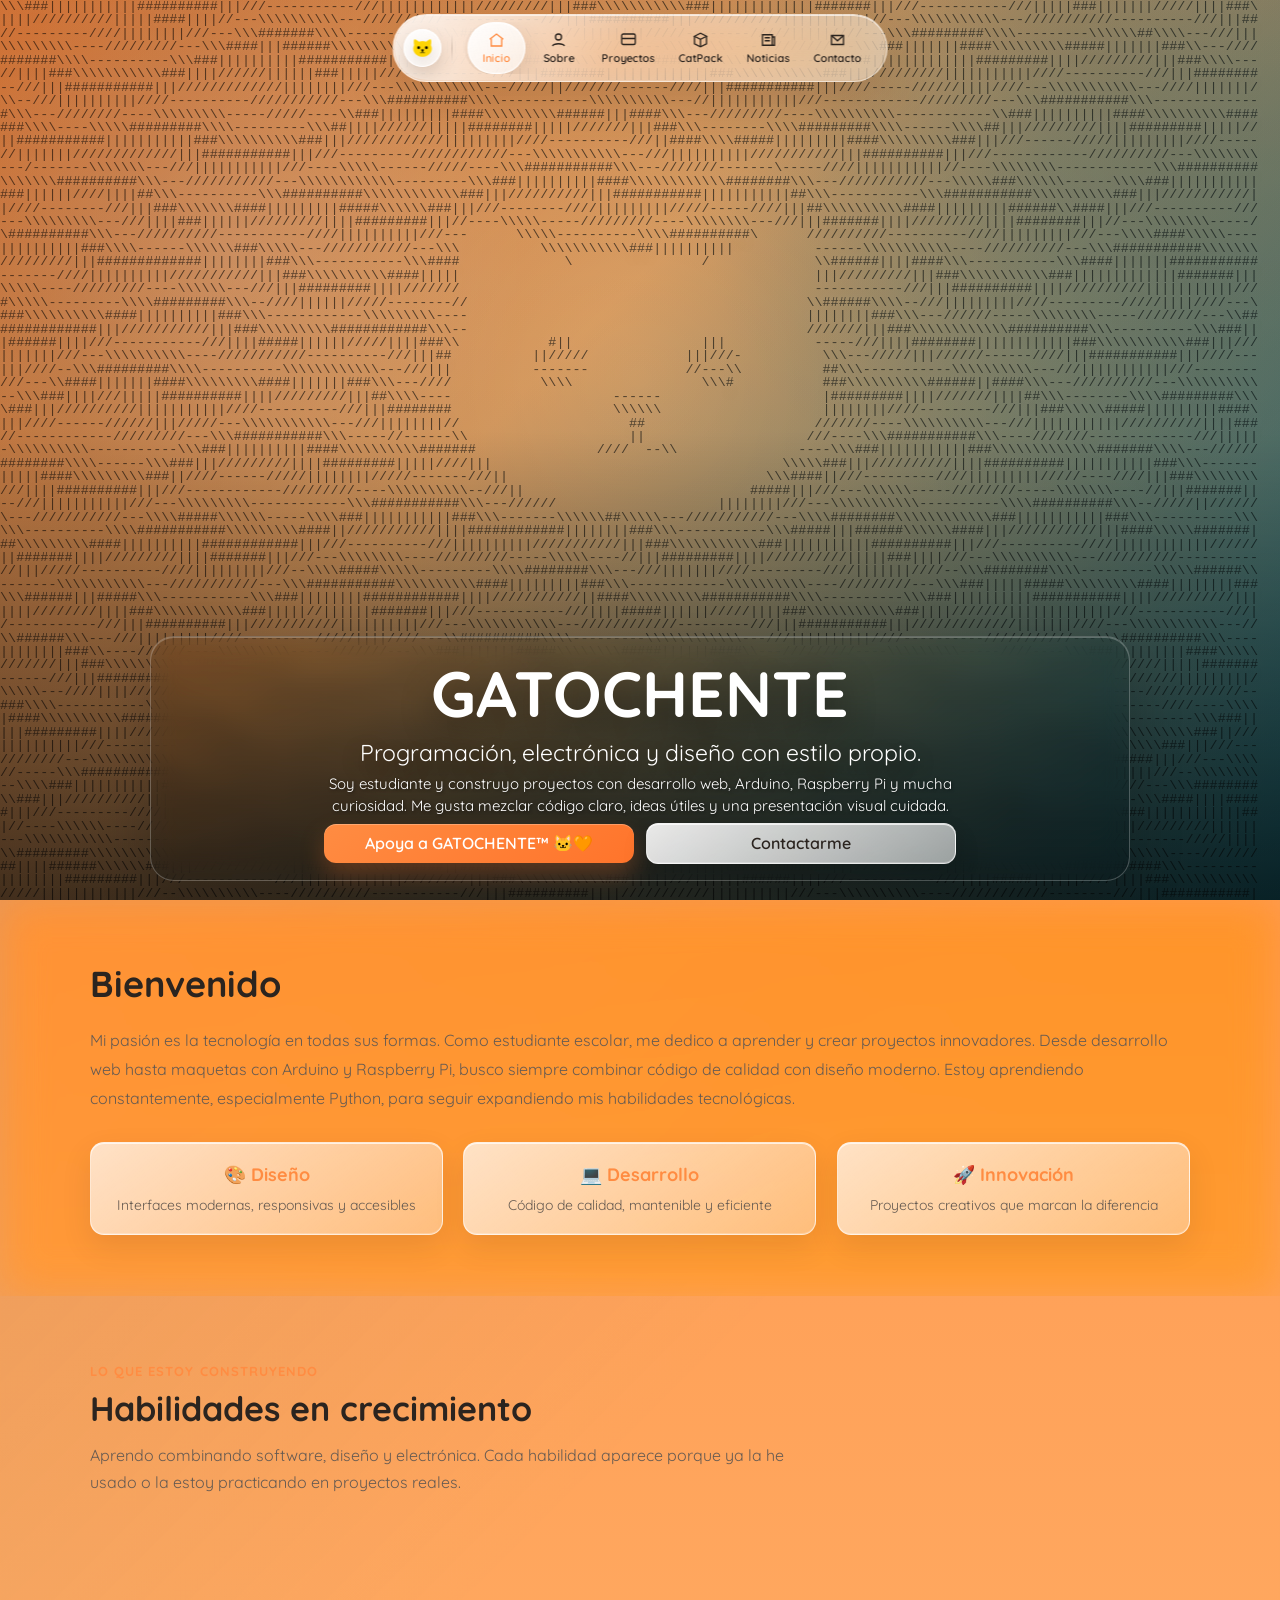
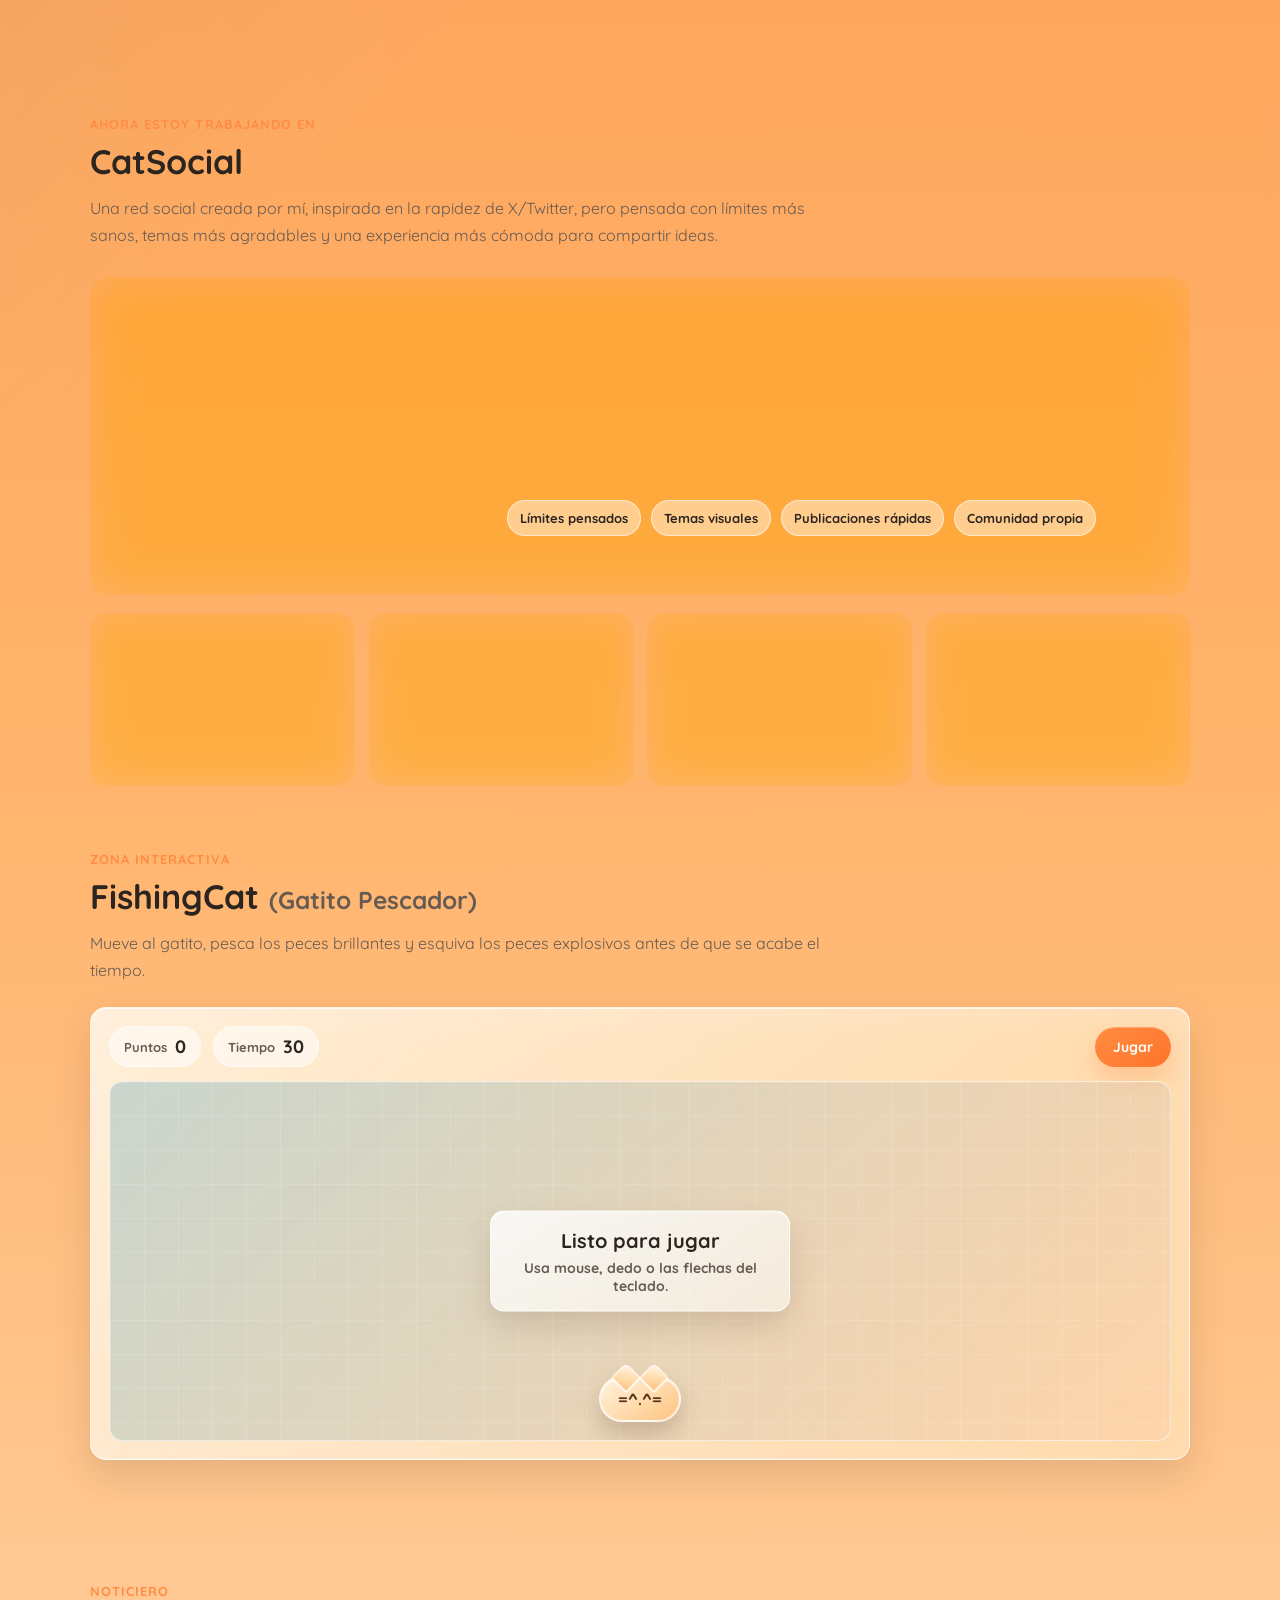
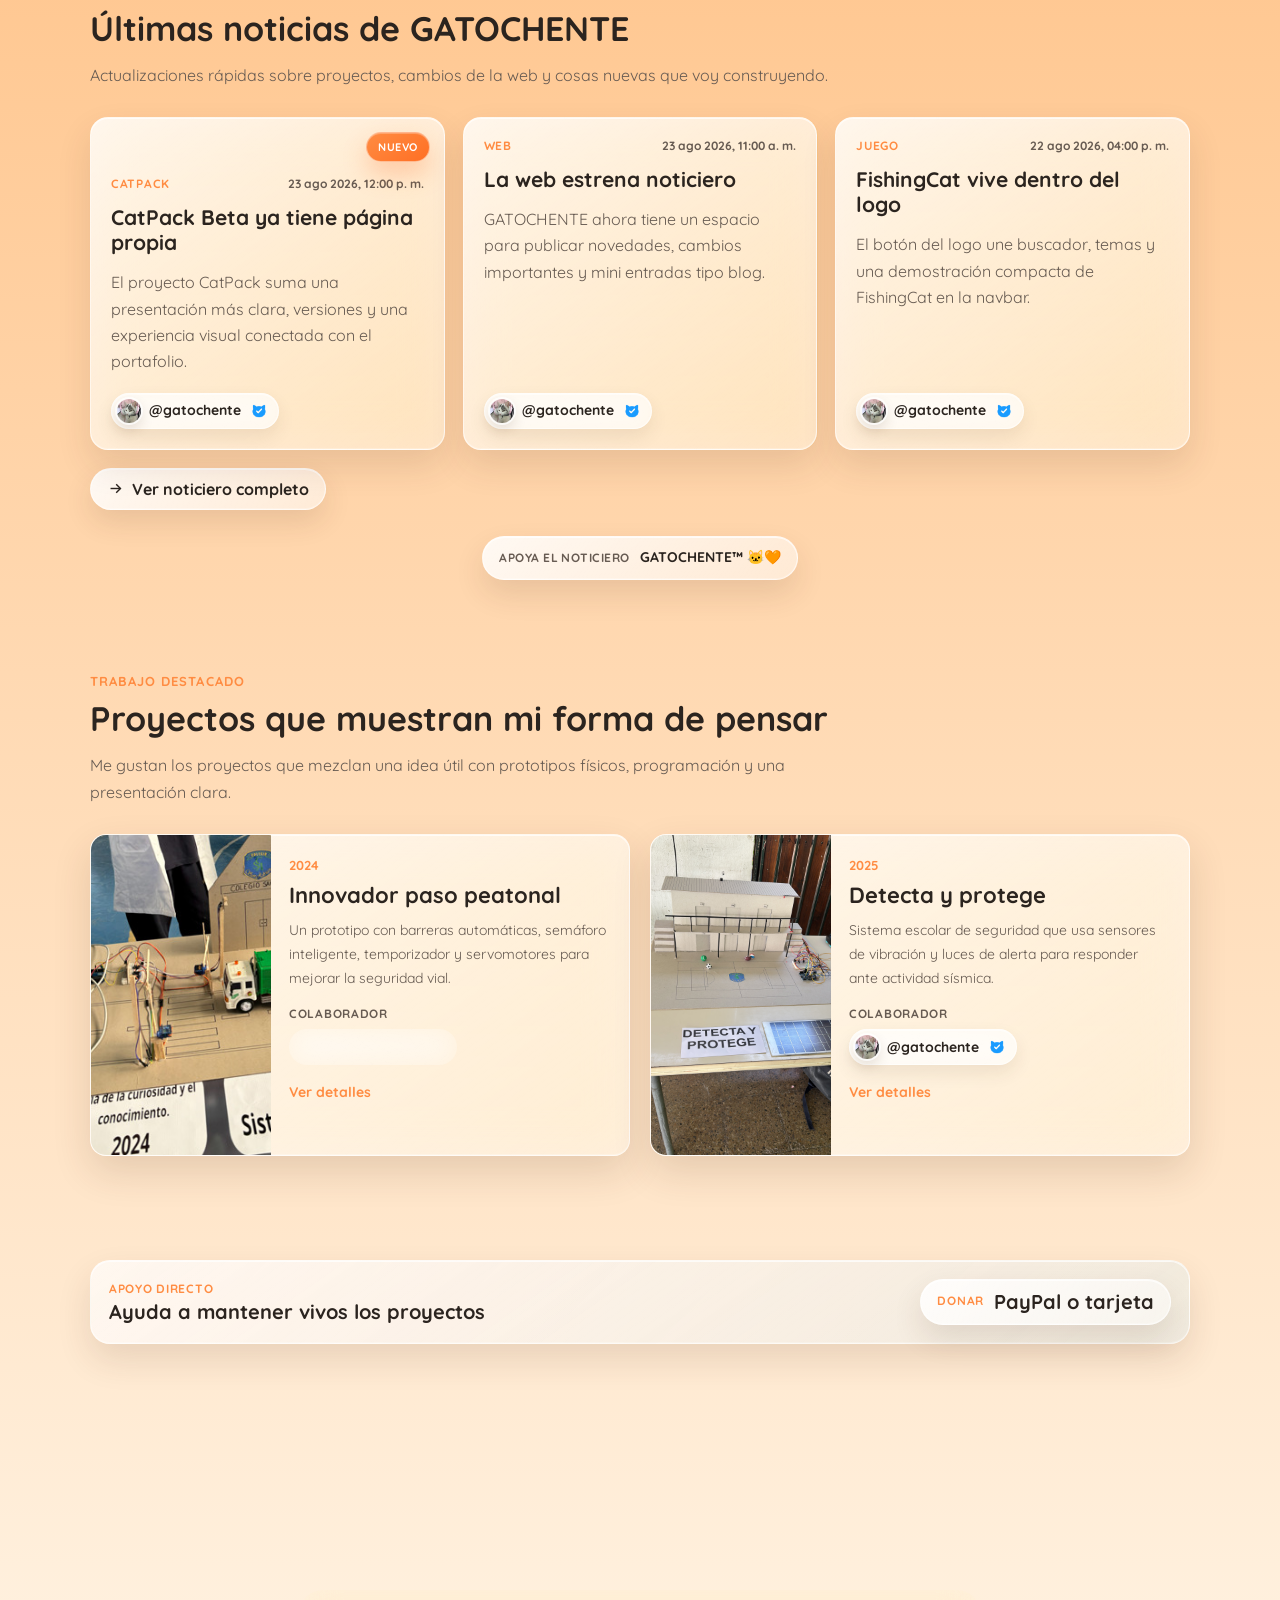
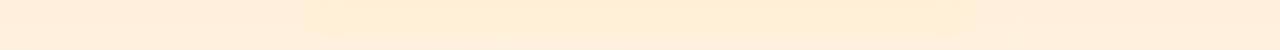
==== commit d0b97b6f: "Align project actions to corner" ====
--- a/index.html
+++ b/index.html
@@ -75,7 +75,7 @@
 
 <link href="https://fonts.googleapis.com/css2?family=Quicksand:wght@400;600&display=swap" rel="stylesheet">
 
-<link rel="stylesheet" href="style.css?v=20260911-project-actions-align">
+<link rel="stylesheet" href="style.css?v=20260911-project-actions-corner">
 
 </head>
 
@@ -601,8 +601,8 @@
 </div>
 
 <script src="https://cdn.jsdelivr.net/npm/@supabase/supabase-js@2.105.0"></script>
-<script src="supabase-config.js?v=20260911-project-actions-align"></script>
-<script src="script.js?v=20260911-project-actions-align"></script>
+<script src="supabase-config.js?v=20260911-project-actions-corner"></script>
+<script src="script.js?v=20260911-project-actions-corner"></script>
 
 </body>
 </html>
--- a/style.css
+++ b/style.css
@@ -3342,10 +3342,10 @@
 
 display:flex;
 align-items:center;
-justify-content:center;
+justify-content:flex-end;
 gap:12px;
 flex-wrap:wrap;
-margin:24px auto 0;
+margin:24px 0 0 auto;
 
 }
 
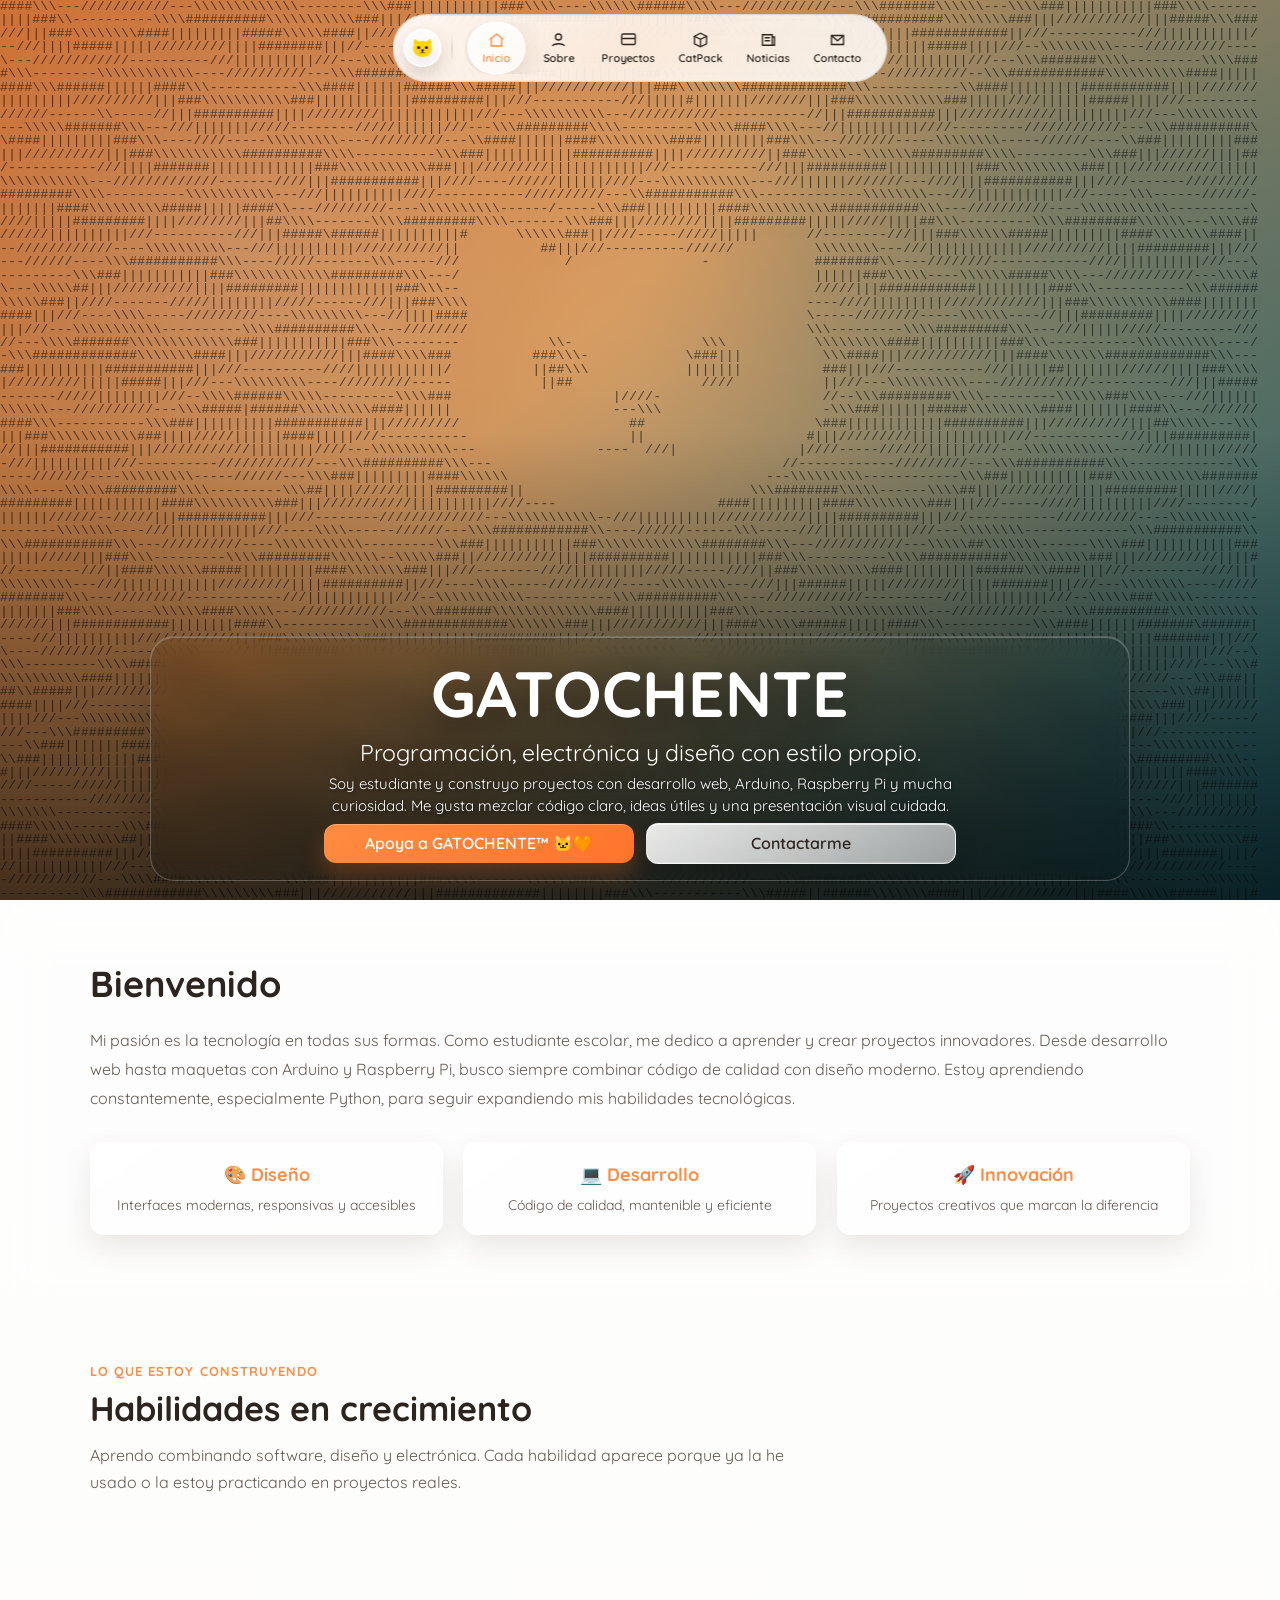
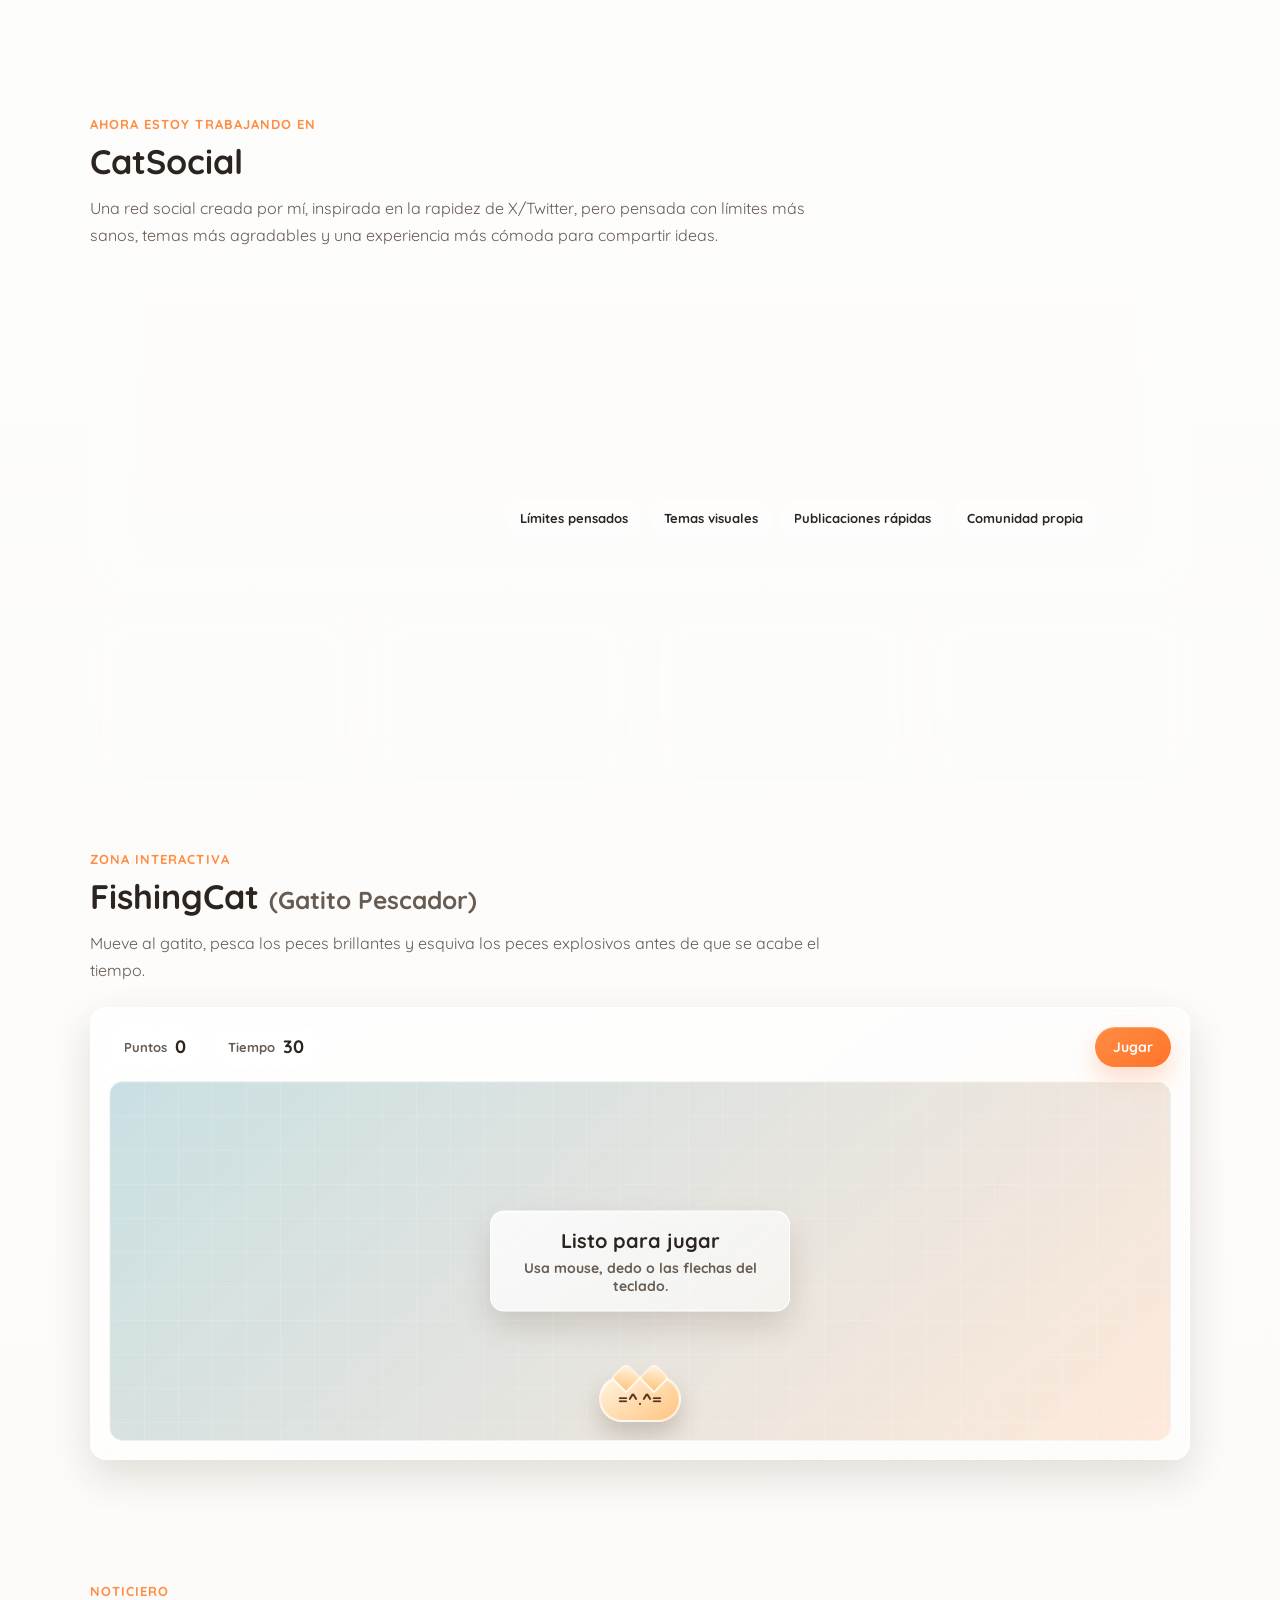
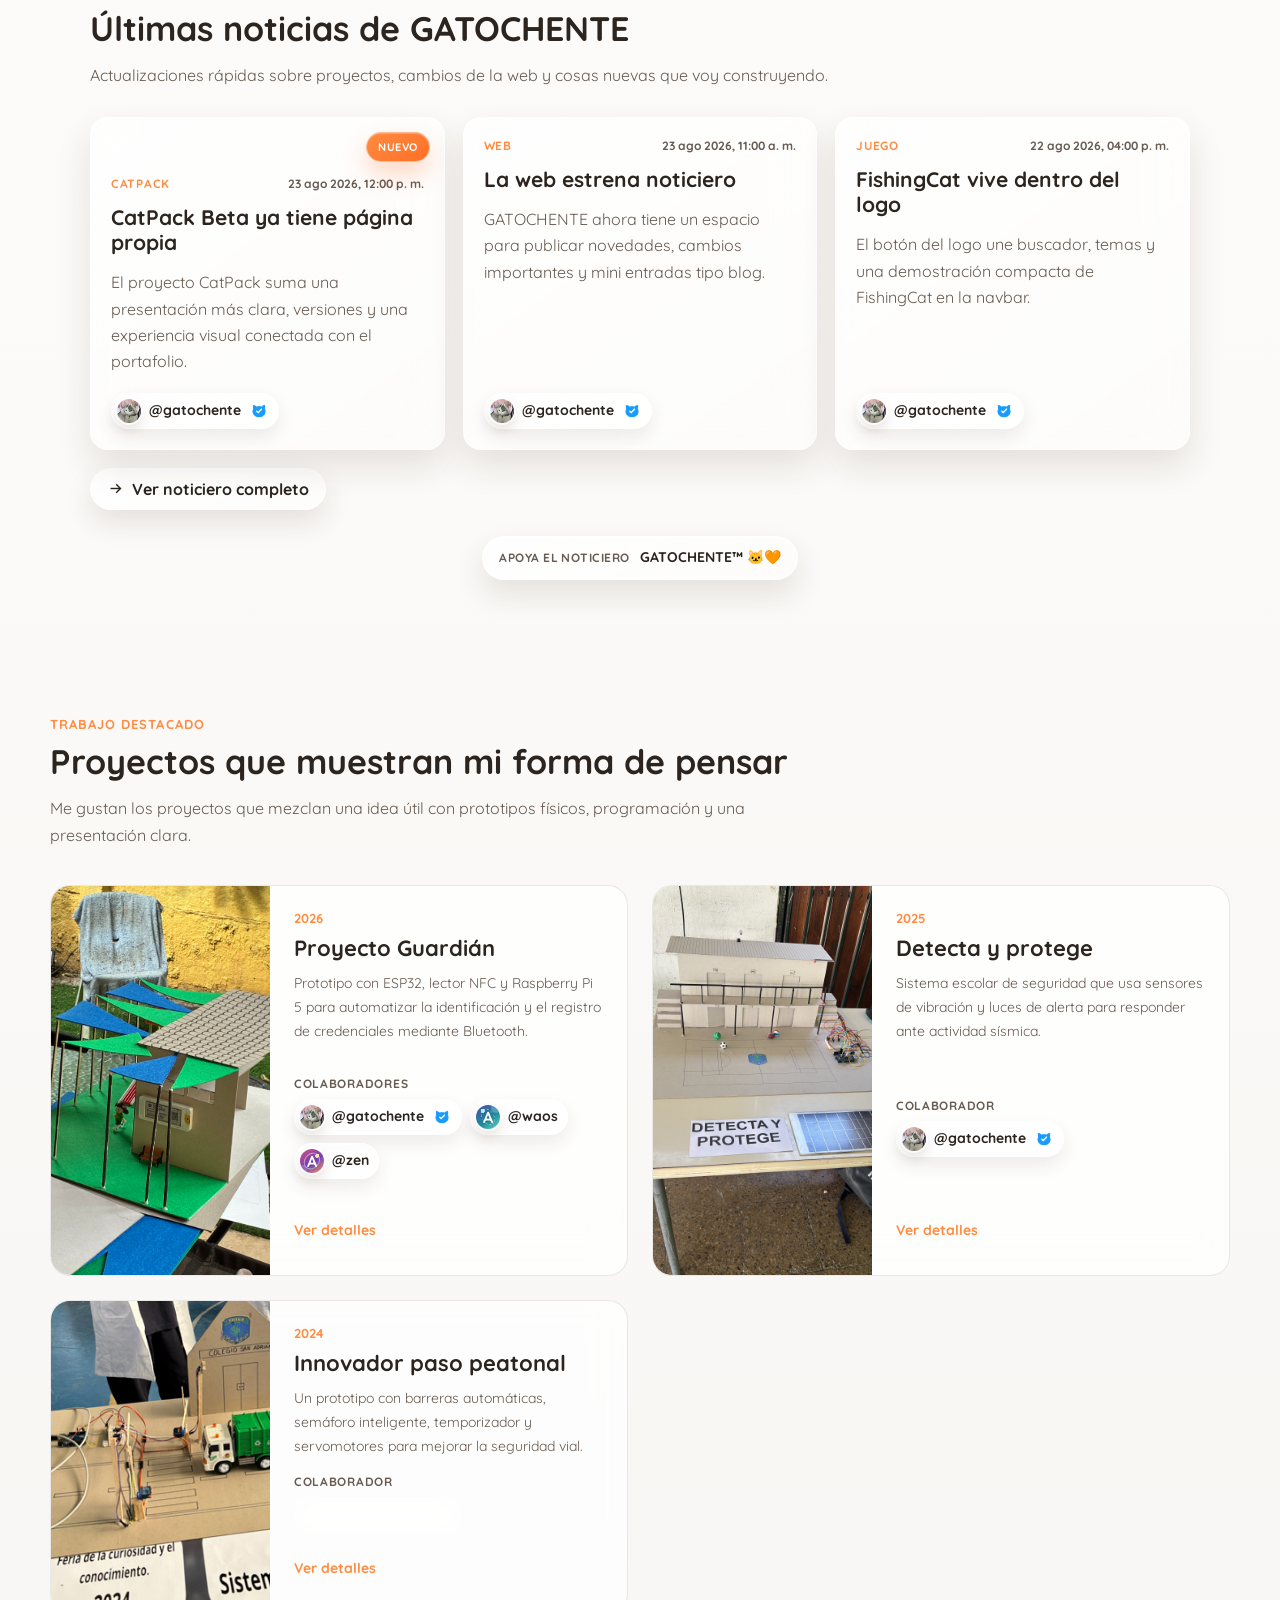
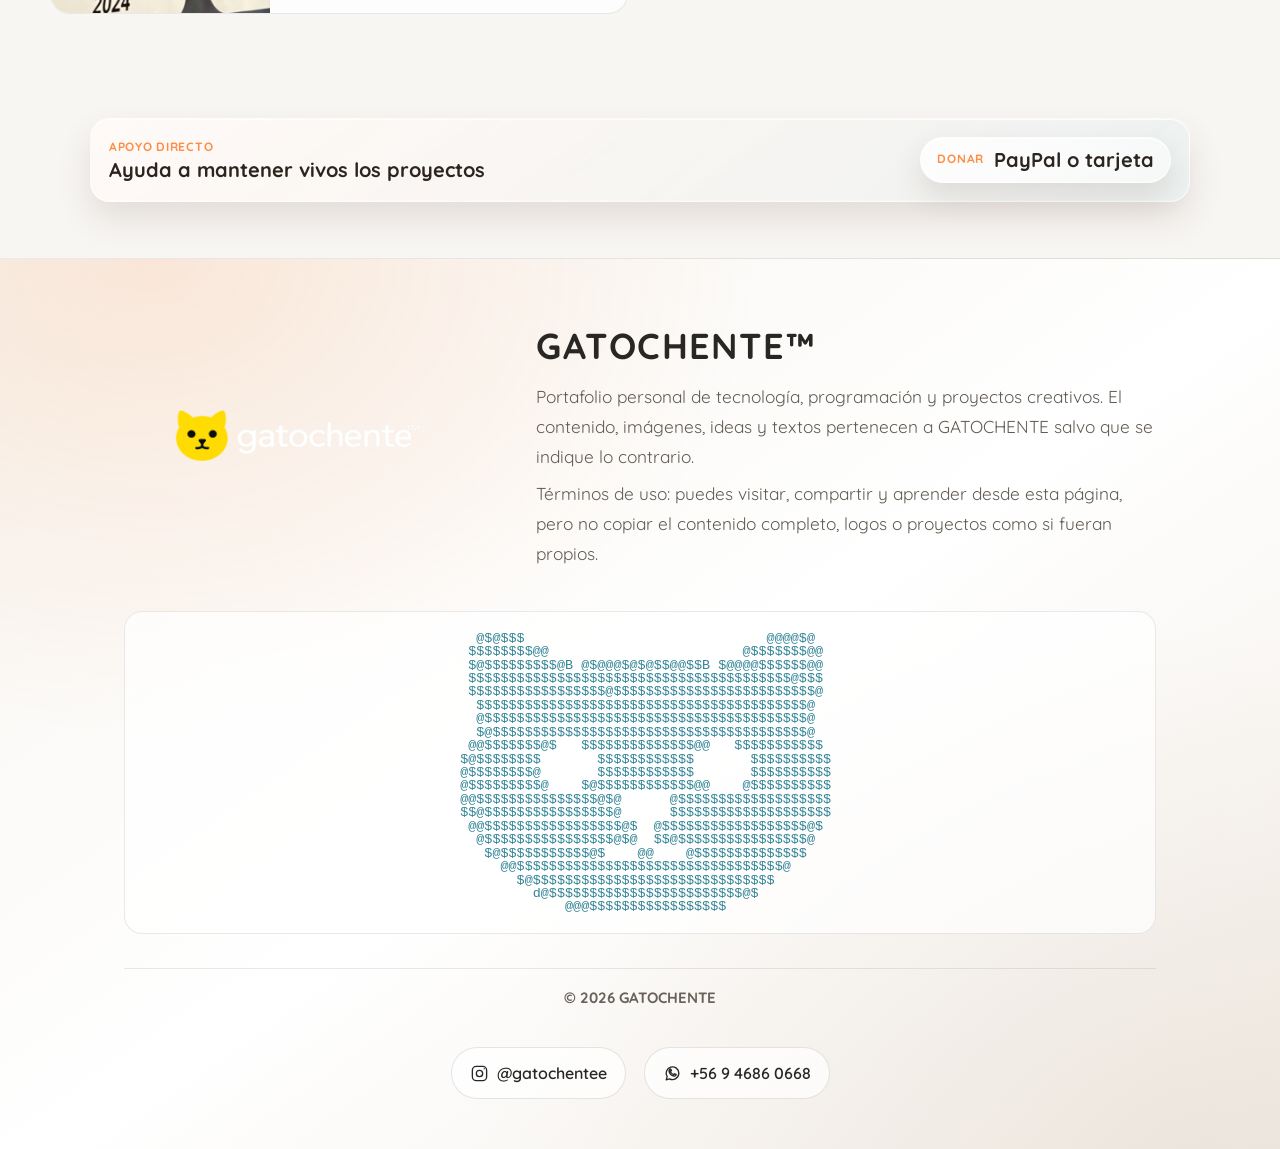
==== commit ab29dd23: "Update site projects and app icons" ====
--- a/index.html
+++ b/index.html
@@ -1,9 +1,9 @@
-﻿<!DOCTYPE html>
+<!DOCTYPE html>
 <html lang="es">
 <head>
 
 <meta charset="UTF-8">
-<meta name="viewport" content="width=device-width, initial-scale=1.0">
+<meta name="viewport" content="width=device-width, initial-scale=1.0, viewport-fit=cover">
 <meta name="theme-color" content="#fff3e6" media="(prefers-color-scheme: light)">
 <meta name="theme-color" content="#151a22" media="(prefers-color-scheme: dark)">
 <meta name="color-scheme" content="light dark">
@@ -31,11 +31,14 @@
 
 <link rel="icon" href="favicon.png">
 <link rel="manifest" href="manifest.json">
+<meta name="apple-mobile-web-app-capable" content="yes">
+<meta name="apple-mobile-web-app-title" content="GATOCHENTE">
+<meta name="apple-mobile-web-app-status-bar-style" content="default">
 <link rel="image_src" href="https://www.gatochente.com/img/preview.jpg">
-<link rel="apple-touch-icon" href="https://www.gatochente.com/img/preview.jpg">
-<link rel="apple-touch-icon-precomposed" href="https://www.gatochente.com/img/preview.jpg">
+<link rel="apple-touch-icon" sizes="180x180" href="img/appweb-180.png">
+<link rel="apple-touch-icon-precomposed" sizes="180x180" href="img/appweb-180.png">
 <meta name="thumbnail" content="https://www.gatochente.com/img/preview.jpg">
-<meta name="msapplication-TileImage" content="https://www.gatochente.com/img/preview.jpg">
+<meta name="msapplication-TileImage" content="img/appweb-512.png">
 <meta name="msapplication-TileColor" content="#ff8c42">
 <link rel="preload" as="image" href="img/preview.jpg" fetchpriority="high">
 
@@ -75,7 +78,7 @@
 
 <link href="https://fonts.googleapis.com/css2?family=Quicksand:wght@400;600&display=swap" rel="stylesheet">
 
-<link rel="stylesheet" href="style.css?v=20260911-project-actions-corner">
+<link rel="stylesheet" href="style.css?v=20261026-footer-unified">
 
 </head>
 
@@ -460,6 +463,44 @@
 </div>
 
 <div class="featured-grid">
+
+<article class="featured-card">
+<img src="img/proyecto4.jpg" alt="Prototipo del Proyecto Guardián">
+<div>
+<p class="project-year">2026</p>
+<h3>Proyecto Guardián</h3>
+<p>Prototipo con ESP32, lector NFC y Raspberry Pi 5 para automatizar la identificación y el registro de credenciales mediante Bluetooth.</p>
+<div class="featured-collaborators" aria-label="Colaboradores de Proyecto Guardián">
+<span class="collaborators-label">Colaboradores</span>
+<div class="project-collaborator-list">
+<div class="user-chip" data-user="gatochente"><img class="user-avatar" src="img/gatochente.jpg" alt="Foto de perfil de GATOCHENTE"><span class="user-handle">@gatochente</span><button type="button" class="verification-badge" data-tooltip="Verificado" aria-label="Verificado: ver términos de la insignia"><img src="img/check.PNG" alt="Verificado"></button></div>
+<div class="user-chip" data-user="waos"><span class="user-avatar user-avatar-generated user-avatar-waos" aria-hidden="true"><span class="user-avatar-letter">A</span></span><span class="user-handle">@waos</span></div>
+<div class="user-chip" data-user="zen"><span class="user-avatar user-avatar-generated user-avatar-zen" aria-hidden="true"><span class="user-avatar-letter">A</span></span><span class="user-handle">@zen</span></div>
+</div>
+</div>
+<a href="/proyectos#proyecto-guardian">Ver detalles</a>
+</div>
+</article>
+
+<article class="featured-card">
+<img src="img/proyecto3.jpg" alt="Maqueta de sistema de seguridad ante sismos">
+<div>
+<p class="project-year">2025</p>
+<h3>Detecta y protege</h3>
+<p>Sistema escolar de seguridad que usa sensores de vibración y luces de alerta para responder ante actividad sísmica.</p>
+<div class="featured-collaborators" aria-label="Colaboradores del proyecto">
+<span class="collaborators-label">Colaborador</span>
+<div class="user-chip" data-user="gatochente">
+<img class="user-avatar" src="img/gatochente.jpg" alt="Foto de perfil de GATOCHENTE">
+<span class="user-handle">@gatochente</span>
+<button type="button" class="verification-badge" data-tooltip="Verificado" aria-label="Verificado: ver términos de la insignia">
+<img src="img/check.PNG" alt="Verificado">
+</button>
+</div>
+</div>
+<a href="/proyectos#detecta-y-protege">Ver detalles</a>
+</div>
+</article>
 
 <article class="featured-card">
 <img src="img/proyecto2.jpg" alt="Maqueta de paso peatonal inteligente con Arduino">
@@ -477,27 +518,7 @@
 </button>
 </div>
 </div>
-<a href="/proyectos">Ver detalles</a>
-</div>
-</article>
-
-<article class="featured-card">
-<img src="img/proyecto3.jpg" alt="Maqueta de sistema de seguridad ante sismos">
-<div>
-<p class="project-year">2025</p>
-<h3>Detecta y protege</h3>
-<p>Sistema escolar de seguridad que usa sensores de vibración y luces de alerta para responder ante actividad sísmica.</p>
-<div class="featured-collaborators" aria-label="Colaboradores del proyecto">
-<span class="collaborators-label">Colaborador</span>
-<div class="user-chip" data-user="gatochente">
-<img class="user-avatar" src="img/gatochente.jpg" alt="Foto de perfil de GATOCHENTE">
-<span class="user-handle">@gatochente</span>
-<button type="button" class="verification-badge" data-tooltip="Verificado" aria-label="Verificado: ver términos de la insignia">
-<img src="img/check.PNG" alt="Verificado">
-</button>
-</div>
-</div>
-<a href="/proyectos">Ver detalles</a>
+<a href="/proyectos#paso-peatonal">Ver detalles</a>
 </div>
 </article>
 
@@ -524,7 +545,7 @@
 <div class="footer-reveal">
 <img src="img/footer.png" alt="Logo de GATOCHENTE" class="footer-logo">
 <div class="footer-info">
-<strong>GATOCHENTE</strong>
+<strong>GATOCHENTE™</strong>
 <p>Portafolio personal de tecnología, programación y proyectos creativos. El contenido, imágenes, ideas y textos pertenecen a GATOCHENTE salvo que se indique lo contrario.</p>
 <p class="footer-terms">Términos de uso: puedes visitar, compartir y aprender desde esta página, pero no copiar el contenido completo, logos o proyectos como si fueran propios.</p>
 </div>
@@ -553,6 +574,10 @@
 </div>
 </div>
 <p id="year" class="footer-copy"></p>
+<div class="footer-social-links">
+<a href="https://www.instagram.com/gatochentee" aria-label="Instagram @gatochentee" target="_blank" rel="noopener noreferrer"><svg viewBox="0 0 24 24" aria-hidden="true"><rect x="3" y="3" width="18" height="18" rx="5"></rect><circle cx="12" cy="12" r="4"></circle><circle cx="18" cy="6" r=".8" class="instagram-dot"></circle></svg><span>@gatochentee</span></a>
+<a href="https://wa.me/56946860668" aria-label="WhatsApp +56 9 4686 0668" target="_blank" rel="noopener noreferrer"><svg viewBox="0 0 24 24" aria-hidden="true"><path d="M20 11.7a8 8 0 0 1-11.8 7L4 20l1.3-4A8 8 0 1 1 20 11.7Z"></path><path d="M9 8.5c.5 2.5 2 4 4.5 5l1.2-1.2 2 1c-.2 1.5-1 2.1-2.4 2.1-3.4-.2-6.5-3.3-6.7-6.7 0-1.4.6-2.2 2.1-2.4l1 2L9 9.5"></path></svg><span>+56 9 4686 0668</span></a>
+</div>
 </footer>
 
 <div class="donation-modal" id="donation-modal" aria-hidden="true" role="dialog" aria-modal="true" aria-labelledby="donation-title">
@@ -602,7 +627,7 @@
 
 <script src="https://cdn.jsdelivr.net/npm/@supabase/supabase-js@2.105.0"></script>
 <script src="supabase-config.js?v=20260911-project-actions-corner"></script>
-<script src="script.js?v=20260911-project-actions-corner"></script>
+<script src="script.js?v=20261026-featured-collabs"></script>
 
 </body>
 </html>
--- a/style.css
+++ b/style.css
@@ -40,6 +40,9 @@
 --glass-inset:inset 0 1px 0 rgba(255,255,255,0.72), inset 0 -1px 0 rgba(255,255,255,0.22);
 --accent:#1f7a8c;
 --ease-spring:cubic-bezier(.2,1,.22,1);
+--page-bg-color:#fbfaf8;
+--page-bg:linear-gradient(180deg,#ffffff 0%,#fbfaf8 62%,#f5f3f0 100%);
+--glass-shadow:none;
 }
 
 html{
@@ -56,6 +59,9 @@
 color:#2b241f;
 overflow-x:hidden;
 }
+
+html,body{overflow-x:clip;}
+body{color:#292724;}
 
 body.modal-open{
 overflow:hidden;
@@ -188,16 +194,14 @@
 
 padding:7px 10px;
 
-background:linear-gradient(135deg,rgba(255,255,255,0.66),rgba(255,255,255,0.28));
+background:rgba(255,255,255,.78);
 backdrop-filter:blur(24px) saturate(165%);
 -webkit-backdrop-filter:blur(24px) saturate(165%);
 
 border-radius:999px;
 border:1px solid var(--glass-border);
 
-box-shadow:
-var(--glass-shadow),
-var(--glass-inset);
+box-shadow:none;
 
 overflow:hidden;
 
@@ -566,19 +570,15 @@
 
 }
 
-.account-login-glyph{
-
-display:flex;
-align-items:center;
-justify-content:center;
-width:100%;
-height:100%;
-font-family:'GatoGlyph','Quicksand',sans-serif;
-font-size:23px;
-line-height:1;
-color:var(--brand);
-transform:translateY(1px);
-
+.account-login-icon{
+width:20px;
+height:20px;
+fill:none;
+stroke:currentColor;
+stroke-width:1.8;
+stroke-linecap:round;
+stroke-linejoin:round;
+flex:0 0 auto;
 }
 
 .account-nav-menu{
@@ -3342,10 +3342,10 @@
 
 display:flex;
 align-items:center;
-justify-content:flex-end;
+justify-content:flex-start;
 gap:12px;
 flex-wrap:wrap;
-margin:24px 0 0 auto;
+margin:24px 0 0;
 
 }
 
@@ -4425,7 +4425,9 @@
 .featured-grid{
 
 display:grid;
-grid-template-columns:repeat(2,1fr);
+grid-template-columns:repeat(4,minmax(0,1fr));
+gap:4px;
+padding-top:4px;
 gap:20px;
 
 }
@@ -4977,6 +4979,8 @@
 transition:transform .42s var(--ease-spring), box-shadow .42s ease, border-color .42s ease;
 order:2;
 cursor:pointer;
+min-width:0;
+max-width:100%;
 
 }
 
@@ -4990,6 +4994,310 @@
 .card.project-featured{
 
 order:1;
+
+}
+
+.card.project-gatoretiro-card{
+
+order:1;
+
+}
+
+.card.project-guardian-card{order:1;}
+.projects > .card.project-dynamic-card{order:2;}
+.project-guardian-heading{display:flex;align-items:center;min-height:58px;}
+.project-guardian-logo{position:relative;display:block;overflow:hidden;aspect-ratio:4.4/1;width:min(calc(100% + 64px),440px);margin-left:-32px;}
+.project-guardian-logo img{position:absolute;top:0;left:0;display:none;width:100%;height:auto;object-fit:contain;transform:translateY(-29.17%);}
+html:not([data-theme="dark"]) .project-guardian-logo-light,
+html[data-theme="dark"] .project-guardian-logo-dark{display:block;}
+.project-modal-content .project-guardian-logo{width:min(calc(100% + 64px),440px);margin:0 0 14px -32px;}
+
+.project-countdown{
+
+display:grid;
+grid-template-columns:repeat(4,minmax(0,1fr));
+gap:6px;
+padding:5px 0 6px;
+
+}
+
+.project-countdown div{
+
+display:grid;
+gap:3px;
+min-width:0;
+padding:7px 2px;
+text-align:center;
+overflow:hidden;
+border:1px solid rgba(255,255,255,0.24);
+border-radius:12px;
+background:rgba(10,12,60,0.27);
+
+}
+
+.project-countdown strong{
+
+color:#fff;
+font-size:clamp(15px,1.9vw,22px);
+line-height:1;
+font-variant-numeric:tabular-nums;
+
+}
+
+.project-countdown span,
+.project-countdown-date{
+
+color:rgba(255,255,255,0.78) !important;
+font-size:10px;
+font-weight:800;
+letter-spacing:.04em;
+text-transform:uppercase;
+
+}
+
+.project-countdown span{
+
+display:block;
+overflow:hidden;
+text-overflow:ellipsis;
+white-space:nowrap;
+
+}
+
+.project-countdown-date{
+
+padding:0 !important;
+margin:0 0 4px;
+text-align:center;
+text-align:center;
+
+}
+
+.project-gatoretiro-card{
+
+order:1;
+grid-column:span 1;
+
+}
+
+.project-gatoretiro-preview{
+
+position:relative;
+height:190px;
+margin:0 0 18px;
+overflow:hidden;
+border-radius:12px;
+background:rgba(31,122,140,0.1);
+
+}
+
+.project-gatoretiro-card > .project-gatoretiro-preview{
+
+width:calc(100% - 40px);
+margin:18px 20px 0;
+
+}
+
+.project-gatoretiro-preview::after{
+
+content:"";
+position:absolute;
+inset:0;
+background:rgba(21,26,34,0.34);
+backdrop-filter:blur(3px);
+
+}
+
+.project-gatoretiro-preview > img{
+
+width:100%;
+height:100%;
+object-fit:cover;
+
+}
+
+.project-gatoretiro-lock{
+
+position:absolute;
+z-index:1;
+inset:0;
+display:grid;
+place-items:center;
+pointer-events:none;
+
+}
+
+.project-gatoretiro-lock svg{
+
+width:62px;
+height:62px;
+fill:rgba(255,255,255,0.9);
+stroke:#1f7a8c;
+stroke-width:3;
+stroke-linecap:round;
+stroke-linejoin:round;
+filter:drop-shadow(0 8px 18px rgba(0,0,0,0.24));
+
+}
+
+.project-gatoretiro-lock svg rect{
+
+fill:rgba(255,255,255,0.9);
+
+}
+
+.project-gatoretiro-lock svg circle,
+.project-gatoretiro-lock svg path:last-child{
+
+fill:#1f7a8c;
+stroke:#1f7a8c;
+
+}
+
+.project-modal-media{position:relative;}
+
+.project-modal-media.is-locked img{
+filter:blur(4px) brightness(.72);
+transform:scale(1.035);
+}
+
+.project-modal-lock{
+position:absolute;
+inset:0;
+z-index:2;
+display:grid;
+place-items:center;
+pointer-events:none;
+}
+
+.project-modal-lock[hidden]{display:none;}
+
+.project-modal-lock svg{
+width:clamp(62px,12vw,84px);
+height:auto;
+fill:rgba(255,255,255,0.9);
+stroke:#1f7a8c;
+stroke-width:3;
+stroke-linecap:round;
+stroke-linejoin:round;
+filter:drop-shadow(0 8px 18px rgba(0,0,0,0.3));
+}
+
+.project-modal-lock svg rect{fill:rgba(255,255,255,0.9);}
+.project-modal-lock svg circle,
+.project-modal-lock svg path:last-child{fill:#1f7a8c;stroke:#1f7a8c;}
+
+.project-countdown-finished{
+color:#fff;
+
+grid-column:1/-1;
+justify-self:center;
+padding:10px 22px;
+border-radius:999px;
+background:rgba(31,122,140,0.1);
+font-size:22px;
+overflow-wrap:anywhere;
+text-align:center;
+
+}
+
+.project-gatoretiro-collaborators{
+
+padding:14px 0 0;
+border-top:1px solid rgba(31,122,140,0.13);
+
+}
+
+.project-collaborator-list{
+
+display:flex;
+flex-wrap:wrap;
+gap:8px;
+min-width:0;
+
+}
+
+.profile-handle-row.collaborator-profile-handle{
+
+display:inline-flex;
+align-items:center;
+min-height:22px;
+
+}
+
+.profile-avatar[hidden],
+.profile-stats[hidden],
+.catsocial-button[hidden]{
+
+display:none !important;
+
+}
+
+.projects.has-dynamic-catpack > .card#catpack[hidden]{
+
+display:none !important;
+
+}
+
+.card,
+.featured-card,
+.project-modal-content,
+.profile-dialog,
+.user-chip,
+.user-handle,
+.card-kicker,
+.project-countdown-date,
+.project-countdown-finished{
+
+min-width:0;
+max-width:100%;
+overflow-wrap:anywhere;
+
+}
+
+.project-countdown-finished{color:#fff;}
+
+.user-chip{
+
+flex-wrap:wrap;
+
+}
+
+.project-recent-label{
+
+max-width:calc(100% - 28px);
+white-space:normal;
+text-align:center;
+
+}
+
+@media (max-width:380px){
+
+.project-countdown{
+
+grid-template-columns:repeat(4,minmax(0,1fr));
+gap:4px;
+padding-top:4px;
+
+}
+
+.project-countdown div{
+
+padding:6px 1px;
+}
+
+.project-countdown strong{
+
+font-size:15px;
+
+}
+
+.project-countdown span,
+.project-countdown-date{
+
+font-size:8px;
+
+}
 
 }
 
@@ -5060,6 +5368,9 @@
 color:var(--ink);
 
 padding:0 20px 10px 20px;
+line-height:1.2;
+overflow-wrap:anywhere;
+word-break:normal;
 
 }
 
@@ -5079,6 +5390,9 @@
 
 color:var(--muted);
 font-size:14px;
+line-height:1.6;
+overflow-wrap:anywhere;
+word-break:normal;
 
 padding:0 20px 20px 20px;
 
@@ -5098,6 +5412,7 @@
 padding:0;
 margin:0;
 line-height:1.55;
+overflow-wrap:anywhere;
 
 }
 
@@ -5125,6 +5440,9 @@
 border-radius:20px;
 font-size:12px;
 font-weight:600;
+min-width:0;
+max-width:100%;
+overflow-wrap:anywhere;
 box-shadow:inset 0 1px 0 rgba(255,255,255,0.24);
 transition:transform .28s var(--ease-spring), box-shadow .28s ease, filter .28s ease;
 
@@ -5169,11 +5487,12 @@
 .project-dialog{
 
 width:min(980px,100%);
+min-width:0;
 max-height:calc(100vh - 44px);
 overflow:auto;
 
 display:grid;
-grid-template-columns:minmax(280px,44%) 1fr;
+grid-template-columns:minmax(0,44%) minmax(0,1fr);
 
 background:linear-gradient(145deg,rgba(255,255,255,0.94),rgba(255,255,255,0.68));
 border:1px solid rgba(255,255,255,0.72);
@@ -5237,6 +5556,7 @@
 .project-modal-media{
 
 min-height:420px;
+min-width:0;
 background:
 linear-gradient(145deg,rgba(255,255,255,0.34),rgba(255,255,255,0.12)),
 linear-gradient(135deg,rgba(31,122,140,0.14),rgba(255,140,66,0.12));
@@ -5272,12 +5592,31 @@
 
 }
 
+.project-modal-status{
+display:inline-flex;
+max-width:100%;
+margin:-2px 0 12px;
+padding:6px 10px;
+border:1px solid rgba(31,122,140,.24);
+border-radius:999px;
+color:#1f7a8c;
+background:rgba(31,122,140,.08);
+font-size:11px;
+font-weight:800;
+letter-spacing:.04em;
+text-transform:uppercase;
+overflow-wrap:anywhere;
+}
+
+.project-modal-status[hidden]{display:none;}
+
 .project-modal-content h2{
 
 color:var(--ink);
 font-size:34px;
 line-height:1.08;
 margin-bottom:14px;
+overflow-wrap:anywhere;
 
 }
 
@@ -5287,6 +5626,7 @@
 font-size:15px;
 line-height:1.75;
 margin-bottom:18px;
+overflow-wrap:anywhere;
 
 }
 
@@ -5307,6 +5647,7 @@
 color:var(--muted);
 font-size:14px;
 line-height:1.55;
+overflow-wrap:anywhere;
 
 }
 
@@ -5447,6 +5788,23 @@
 
 }
 
+.user-avatar-generated{position:relative;isolation:isolate;overflow:hidden;color:#fff;background:linear-gradient(145deg,#5149aa,#1d8b9c 56%,#69d8c5);}
+.user-avatar-generated::before,.user-avatar-generated::after{content:"";position:absolute;z-index:-1;border:1px solid rgba(255,255,255,.52);border-radius:50%;pointer-events:none;}
+.user-avatar-generated::before{inset:13%;transform:rotate(-28deg) scaleX(.72);}
+.user-avatar-generated::after{width:48%;height:48%;right:-8%;top:-12%;background:rgba(255,255,255,.2);border:0;}
+.user-avatar-waos{background:radial-gradient(circle at 28% 24%,#9ff5e0 0 8%,transparent 9%),linear-gradient(145deg,#5149aa,#1d8b9c 56%,#69d8c5);}
+.user-avatar-waos::before{transform:rotate(-32deg) scaleX(.68);border-style:dashed;}
+.user-avatar-waos::after{width:42%;height:42%;right:-6%;top:-8%;background:rgba(255,255,255,.23);}
+.user-avatar-zen{background:radial-gradient(circle at 72% 28%,#ffe19c 0 8%,transparent 9%),linear-gradient(145deg,#d45476,#743fc0 54%,#f59c52);}
+.user-avatar-zen::before{transform:rotate(42deg) scaleX(.82);border-style:double;}
+.user-avatar-zen::after{width:38%;height:38%;left:-7%;bottom:-7%;top:auto;right:auto;background:rgba(255,226,156,.24);}
+.user-avatar-letter{position:relative;z-index:1;display:grid;place-items:center;width:100%;height:100%;color:#fff;font-family:'Quicksand',sans-serif;font-size:.55em;font-weight:900;text-shadow:0 1px 4px rgba(20,20,50,.3);}
+.user-avatar-generated .user-avatar-letter{position:absolute;inset:0;z-index:2;font-size:clamp(11px,1.05em,16px);line-height:1;text-align:center;pointer-events:none;}
+.profile-avatar-placeholder.user-avatar-generated .user-avatar-letter{font-size:36px;}
+.profile-avatar-placeholder{width:86px;height:86px;font-size:86px;box-shadow:0 0 0 5px rgba(255,255,255,.86),0 16px 30px rgba(74,44,24,.2);}
+.profile-avatar-placeholder[hidden]{display:none !important;}
+
+.profile-header.has-generated-avatar .profile-title-group{margin-left:0;}
 .user-chip:hover .user-avatar{
 
 transform:scale(1.06);
@@ -5892,6 +6250,7 @@
 
 position:relative;
 width:min(520px,100%);
+min-width:0;
 overflow:hidden;
 
 background:
@@ -6010,6 +6369,8 @@
 
 }
 
+
+
 .profile-avatar{
 
 width:86px;
@@ -6056,6 +6417,7 @@
 font-size:30px;
 line-height:1.08;
 margin-bottom:6px;
+overflow-wrap:anywhere;
 
 }
 
@@ -6093,6 +6455,7 @@
 color:var(--muted);
 font-size:14px;
 line-height:1.7;
+overflow-wrap:anywhere;
 
 }
 
@@ -7096,7 +7459,7 @@
 
 }
 
-.projects.has-dynamic-projects > .card:not(.project-dynamic-card){
+.projects.has-dynamic-projects > .card:not(.project-dynamic-card):not(#catpack):not(#gatoretiro):not(#proyecto-guardian){
 
 display:none;
 
@@ -7716,7 +8079,7 @@
 .logo-button{width:34px;height:34px;}
 .account-nav-button{width:34px;height:34px;min-width:34px;}
 .account-nav-button img{width:25px;height:25px;}
-.account-login-glyph{font-size:20px;}
+.account-login-icon{width:20px;height:20px;}
 .nav-left{gap:6px;}
 .nav-left::after{height:24px;margin:0 1px;}
 .account-nav-menu{top:48px;left:12px;width:calc(100% - 24px);}
@@ -7876,7 +8239,7 @@
 .logo-button{width:32px;height:32px;}
 .account-nav-button{width:32px;height:32px;min-width:32px;}
 .account-nav-button img{width:24px;height:24px;}
-.account-login-glyph{font-size:19px;}
+.account-login-icon{width:19px;height:19px;}
 .nav-left{gap:5px;}
 .nav-left::after{height:22px;margin:0 1px;}
 .account-nav-menu{top:46px;left:10px;width:calc(100% - 20px);}
@@ -7992,7 +8355,7 @@
 .project-modal-content h2{font-size:26px;}
 .profile-cover{height:96px;}
 .profile-header{align-items:flex-start;gap:12px;padding:0 18px;margin-top:-18px;}
-.profile-avatar{width:72px;height:72px;}
+.profile-avatar{width:72px;height:72px;} .profile-avatar-placeholder{width:72px;height:72px;font-size:72px;box-shadow:0 0 0 5px rgba(255,255,255,.86),0 12px 24px rgba(74,44,24,.18);}
 .profile-title-group{margin-top:26px;}
 .profile-title-group h2{font-size:24px;}
 .profile-bio{margin-left:18px;margin-right:18px;}
@@ -9000,3 +9363,61 @@
 max-width:100% !important;
 }
 }
+
+/* GATOCHENTE: white, restrained glass surfaces and responsive footer */
+.navbar{background:rgba(255,255,255,.82);border-color:rgba(45,39,32,.1);box-shadow:none;}
+.navbar::after{display:none;}
+.featured-projects{padding:clamp(42px,6vw,84px) clamp(16px,4vw,48px) clamp(56px,7vw,96px);}
+.featured-container{width:100%;max-width:1180px;min-width:0;margin-inline:auto;}
+.featured-grid{grid-template-columns:repeat(2,minmax(0,1fr));gap:clamp(14px,2vw,24px);padding-top:8px;}
+.featured-card{grid-template-columns:minmax(0,38%) minmax(0,1fr);min-width:0;gap:0;border-radius:20px;background:rgba(255,255,255,.78);border:1px solid rgba(53,44,34,.1);box-shadow:none;backdrop-filter:blur(16px);-webkit-backdrop-filter:blur(16px);}
+.featured-card > img{min-width:0;min-height:100%;height:100%;object-fit:cover;}
+.featured-card > div{display:flex;min-width:0;flex-direction:column;align-items:flex-start;padding:clamp(16px,2vw,24px);}
+.featured-card h3,.featured-card p:not(.project-year){max-width:100%;overflow-wrap:anywhere;}
+.featured-card .featured-collaborators{max-width:100%;margin-top:auto;padding:0 0 14px;}
+.featured-card .user-chip{max-width:100%;min-width:0;}
+.featured-card .user-handle{overflow-wrap:anywhere;}
+.featured-card a{margin-top:auto;min-height:42px;}
+.site-footer{position:relative;isolation:isolate;display:grid;justify-items:center;gap:clamp(18px,3vw,30px);width:100%;max-width:none;margin:0;padding:clamp(28px,5vw,64px) max(20px,env(safe-area-inset-right)) calc(clamp(24px,4vw,44px) + env(safe-area-inset-bottom)) max(20px,env(safe-area-inset-left));overflow:hidden;border:0!important;border-top:1px solid rgba(53,44,34,.1)!important;border-radius:0!important;background:linear-gradient(145deg,#f7f4ef,#fff 52%,#f4eee7)!important;box-shadow:none!important;cursor:default;transform:none!important;}
+.site-footer::before{content:"";position:absolute;z-index:-1;inset:0;background:radial-gradient(ellipse at 12% 0%,rgba(255,140,66,.14),transparent 38%),radial-gradient(ellipse at 92% 100%,rgba(202,190,174,.2),transparent 42%);pointer-events:none;}
+.site-footer:hover,.site-footer:focus-visible,.site-footer.is-expanded{transform:none!important;box-shadow:none!important;}
+.site-footer .footer-reveal{position:relative;inset:auto;z-index:auto;display:grid;width:min(100%,1180px);grid-template-columns:minmax(140px,.55fr) minmax(250px,1.25fr) minmax(220px,.9fr);align-items:center;gap:clamp(18px,3vw,36px);max-height:none;margin:0;padding:0;opacity:1;transform:none;visibility:visible;pointer-events:auto;overflow:visible;border:0;border-radius:0;background:transparent;box-shadow:none;backdrop-filter:none;-webkit-backdrop-filter:none;}
+.site-footer .footer-logo{width:min(100%,250px);height:auto;max-height:190px;padding:0;object-fit:contain;background:transparent;box-shadow:none;}
+.site-footer .footer-ascii-scroll{grid-column:auto;width:100%;max-width:100%;aspect-ratio:1.65/1;border:1px solid rgba(53,44,34,.1);border-radius:14px;background:rgba(255,255,255,.72);box-shadow:none;}
+.site-footer .footer-ascii-scroll pre{font-size:clamp(5px,.72vw,9px);transform:none;}
+.site-footer .footer-info{min-width:0;}
+.site-footer .footer-info strong{display:block;margin-bottom:10px;font-size:clamp(19px,2vw,25px);letter-spacing:.04em;color:#292724;}
+.site-footer .footer-info p{max-width:62ch;overflow-wrap:anywhere;color:#615b53;}
+.site-footer .footer-copy{width:min(100%,1180px);margin:0;padding-top:16px;border-top:1px solid rgba(53,44,34,.1);text-align:center;color:#6a625a;}
+.site-footer .footer-social-links{width:min(100%,1180px);gap:10px 18px;}
+.site-footer .footer-social-links a{min-height:46px;padding:8px 14px;border:1px solid rgba(53,44,34,.12);border-radius:999px;background:rgba(255,255,255,.72);}
+.site-footer{gap:clamp(20px,3vw,34px);}
+.site-footer .footer-reveal{grid-template-columns:minmax(220px,.72fr) minmax(0,1.28fr);align-items:center;column-gap:clamp(28px,5vw,64px);row-gap:clamp(24px,4vw,42px);}
+.site-footer .footer-logo{width:min(100%,340px);max-height:250px;justify-self:center;filter:none!important;box-shadow:none!important;}
+.site-footer .footer-info,.site-footer .footer-info *{text-shadow:none!important;filter:none!important;}
+.site-footer .footer-info strong{font-size:clamp(25px,3vw,36px);margin-bottom:14px;}
+.site-footer .footer-info p{font-size:clamp(15px,1.35vw,18px);line-height:1.75;}
+.site-footer .footer-ascii-scroll{grid-column:1/-1;width:100%;max-width:100%;aspect-ratio:3.2/1;min-height:210px;border-radius:18px;place-items:center;box-shadow:none!important;overscroll-behavior:auto;}
+.site-footer .footer-ascii-scroll pre{display:block;justify-self:center;width:max-content;max-width:none;margin:0 auto;text-align:left;transform:translateX(-5.3ch)!important;font-size:clamp(8px,1.05vw,14px);line-height:1;text-shadow:none!important;filter:none!important;}
+.site-footer .footer-reveal{background:transparent!important;border:0!important;box-shadow:none!important;backdrop-filter:none!important;-webkit-backdrop-filter:none!important;}
+.site-footer .footer-copy{font-size:15px;padding-top:20px;}
+.site-footer .footer-social-links a{font-size:16px;min-height:52px;padding:10px 18px;}
+html[data-theme="dark"] .site-footer{border-top-color:rgba(255,255,255,.12)!important;background:linear-gradient(145deg,#171a20,#20242b 55%,#191d23)!important;}
+html[data-theme="dark"] .site-footer::before{background:radial-gradient(ellipse at 12% 0%,rgba(255,140,66,.12),transparent 38%),radial-gradient(ellipse at 92% 100%,rgba(88,100,120,.14),transparent 42%);}
+html[data-theme="dark"] .site-footer .footer-info strong{color:#f2eee9;}
+html[data-theme="dark"] .site-footer .footer-info p,html[data-theme="dark"] .site-footer .footer-copy{color:#c5c0b8;}
+html[data-theme="dark"] .site-footer .footer-ascii-scroll,html[data-theme="dark"] .site-footer .footer-social-links a{color:#f2eee9;border-color:rgba(255,255,255,.14);background:rgba(255,255,255,.06);}
+html[data-theme="dark"] .site-footer .footer-ascii-scroll{box-shadow:none!important;}
+html[data-theme="dark"] .site-footer .footer-ascii-scroll pre{transform:translateX(-5.3ch)!important;text-shadow:none!important;}
+html[data-theme="dark"] .site-footer .footer-reveal{background:transparent!important;background-image:none!important;border-color:transparent!important;box-shadow:none!important;}
+html[data-theme="dark"] .site-footer .footer-logo{box-shadow:none!important;filter:none!important;}
+.footer-social-links{display:flex;flex-wrap:wrap;justify-content:center;gap:8px 20px;padding:6px 0;}
+.footer-social-links a{display:inline-flex;align-items:center;gap:8px;min-height:44px;padding:6px 10px;border-radius:8px;color:inherit;text-decoration:none;font-size:14px;font-weight:600;}
+.footer-social-links a:hover{color:var(--brand);background:rgba(255,140,66,.08);}
+.footer-social-links a:focus-visible{outline:2px solid var(--brand);outline-offset:2px;}
+.footer-social-links svg{width:19px;height:19px;fill:none;stroke:currentColor;stroke-width:1.7;stroke-linecap:round;stroke-linejoin:round;flex:none;}
+.footer-social-links .instagram-dot{fill:currentColor;stroke:none;}
+@supports not ((backdrop-filter:blur(1px)) or (-webkit-backdrop-filter:blur(1px))){.navbar{background:rgba(255,255,255,.97);}}
+@media(max-width:900px){.site-footer .footer-reveal{grid-template-columns:minmax(180px,.65fr) minmax(0,1.35fr);}.site-footer .footer-ascii-scroll{max-width:100%;}}
+@media(max-width:720px){.featured-grid{grid-template-columns:minmax(0,1fr);}.featured-card{grid-template-columns:minmax(0,1fr);}.featured-card>img{height:clamp(180px,55vw,250px);min-height:0;}.site-footer .footer-reveal{grid-template-columns:minmax(0,1fr);justify-items:center;text-align:center;}.site-footer .footer-logo{width:min(300px,82vw);max-height:220px;}.site-footer .footer-info strong{font-size:28px;}.site-footer .footer-info p{font-size:15px;}.site-footer .footer-ascii-scroll{grid-column:auto;width:100%;min-height:150px;aspect-ratio:1.5/1;}.site-footer .footer-ascii-scroll pre{font-size:clamp(5px,1.35vw,8px);}.site-footer .footer-social-links{gap:8px;}.site-footer .footer-social-links a{font-size:14px;}}
+@media(prefers-reduced-motion:reduce){.skills-track,.hero-ascii-canvas{animation:none!important;}.navbar,.footer-social-links a{transition:none!important;}}
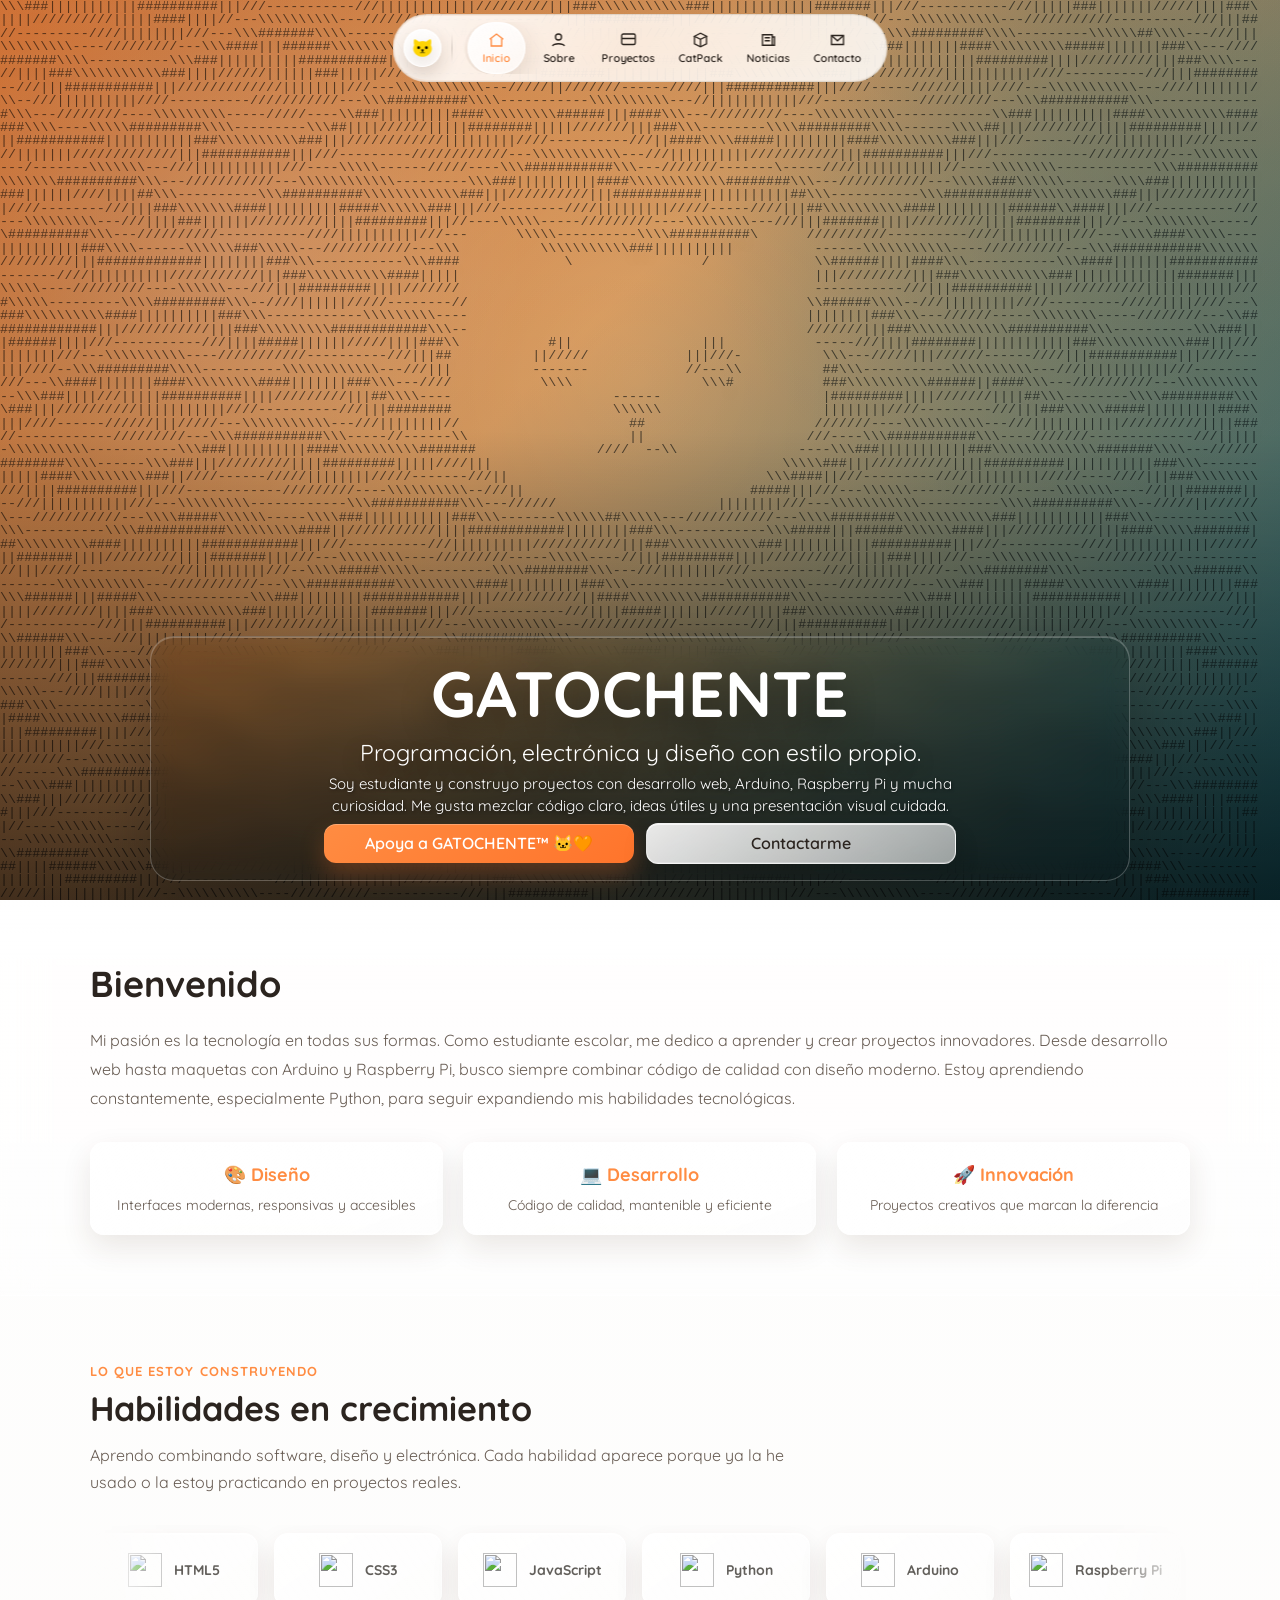
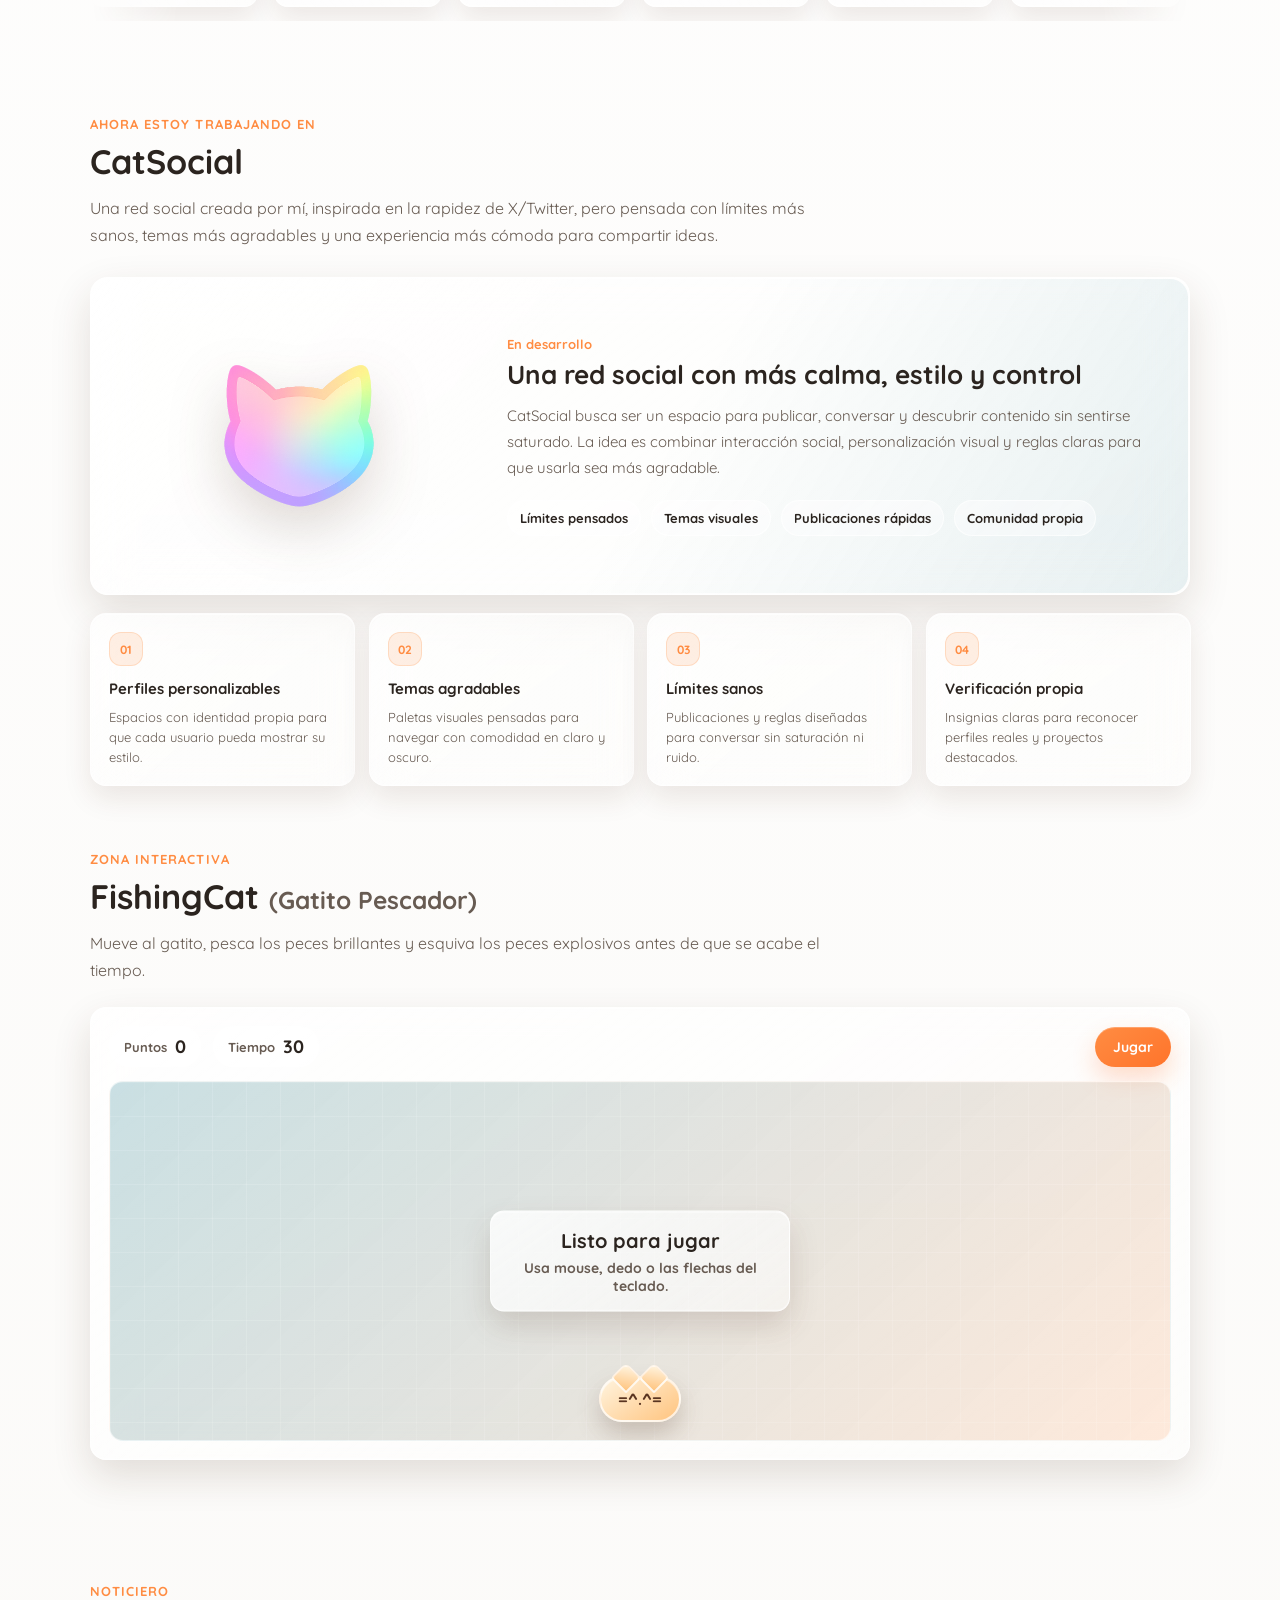
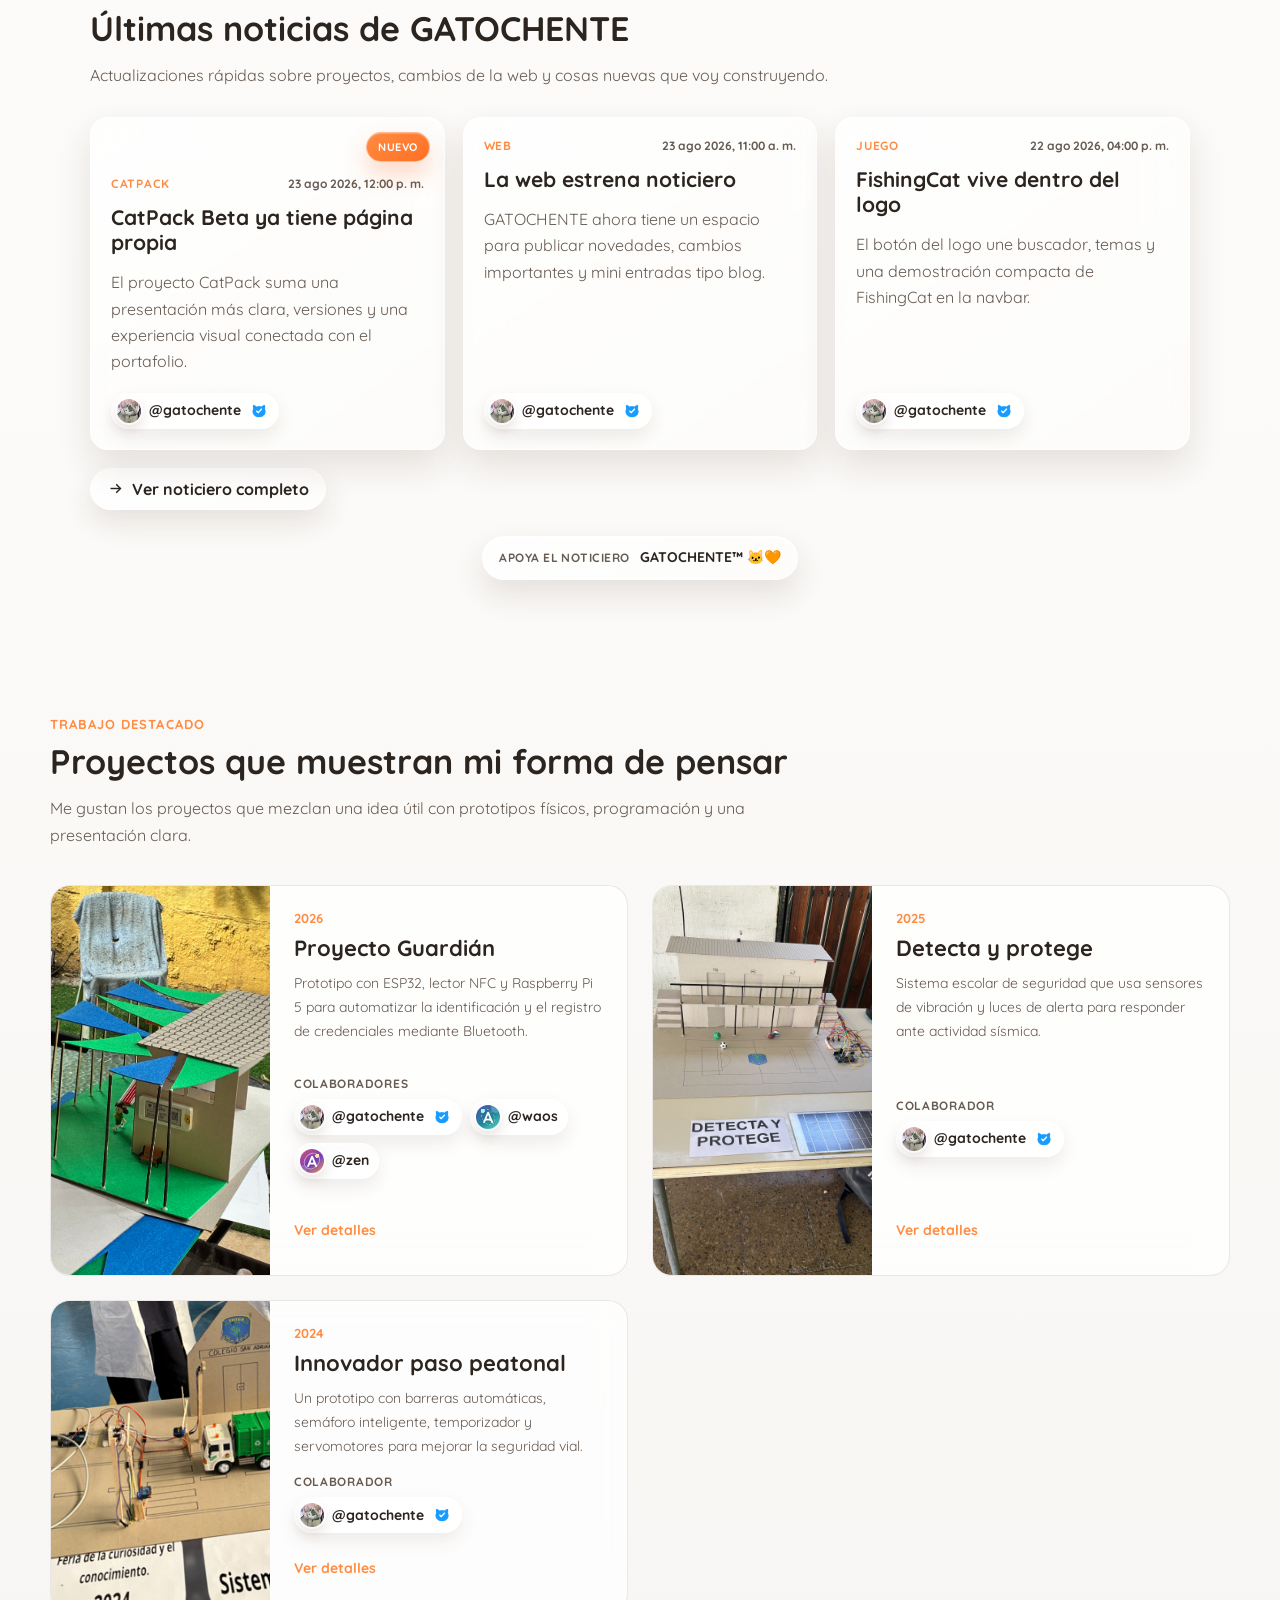
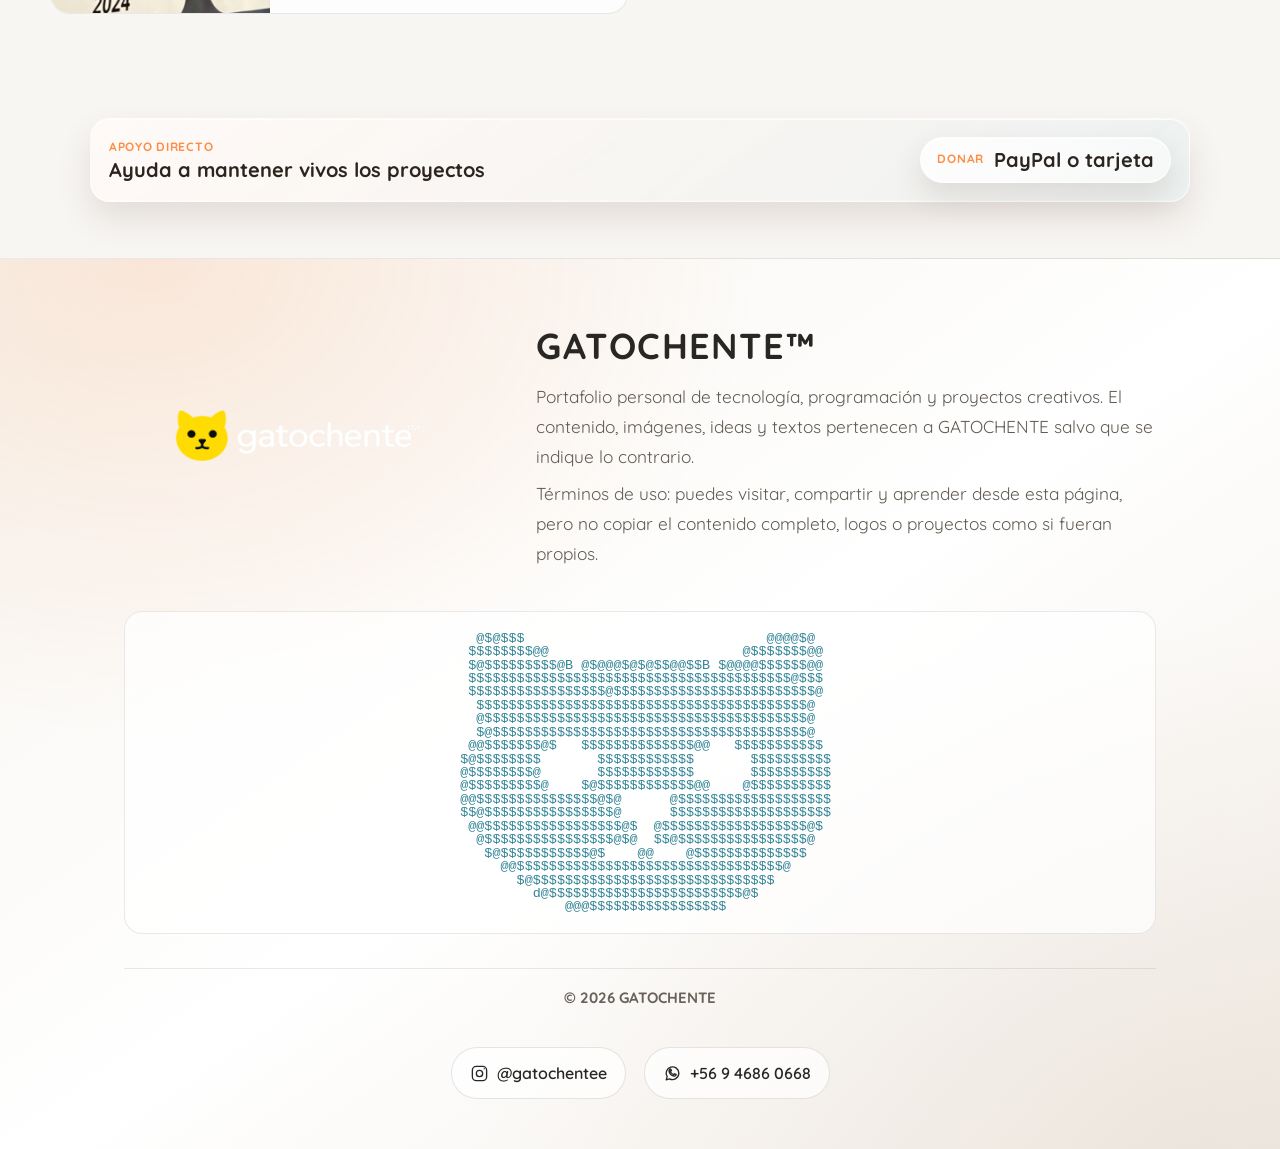
==== commit 4b90cdbe: "Feature logo in previews and refresh device icons" ====
--- a/index.html
+++ b/index.html
@@ -29,18 +29,21 @@
 
 <title>GATOCHENTE</title>
 
-<link rel="icon" href="favicon.png">
+<link rel="icon" type="image/png" sizes="32x32" href="favicon.png?v=20261026">
+<link rel="shortcut icon" type="image/png" href="favicon.png?v=20261026">
 <link rel="manifest" href="manifest.json">
+<link rel="icon" type="image/png" sizes="192x192" href="img/appweb-192.png?v=20261026">
+<link rel="icon" type="image/png" sizes="512x512" href="img/appweb-512.png?v=20261026">
 <meta name="apple-mobile-web-app-capable" content="yes">
 <meta name="apple-mobile-web-app-title" content="GATOCHENTE">
 <meta name="apple-mobile-web-app-status-bar-style" content="default">
-<link rel="image_src" href="https://www.gatochente.com/img/preview.jpg">
-<link rel="apple-touch-icon" sizes="180x180" href="img/appweb-180.png">
-<link rel="apple-touch-icon-precomposed" sizes="180x180" href="img/appweb-180.png">
-<meta name="thumbnail" content="https://www.gatochente.com/img/preview.jpg">
-<meta name="msapplication-TileImage" content="img/appweb-512.png">
+<link rel="image_src" href="https://www.gatochente.com/logo.png?v=20261026">
+<link rel="apple-touch-icon" sizes="180x180" href="img/appweb-180.png?v=20261026">
+<link rel="apple-touch-icon-precomposed" sizes="180x180" href="img/appweb-180.png?v=20261026">
+<meta name="thumbnail" content="https://www.gatochente.com/logo.png?v=20261026">
+<meta name="msapplication-TileImage" content="img/appweb-512.png?v=20261026">
 <meta name="msapplication-TileColor" content="#ff8c42">
-<link rel="preload" as="image" href="img/preview.jpg" fetchpriority="high">
+<link rel="preload" as="image" href="logo.png?v=20261026" fetchpriority="high">
 
 <script type="application/ld+json">
 {
@@ -48,8 +51,8 @@
 "@type":"WebSite",
 "name":"GATOCHENTE",
 "url":"https://www.gatochente.com/",
-"image":"https://www.gatochente.com/img/preview.jpg",
-"thumbnailUrl":"https://www.gatochente.com/img/preview.jpg"
+"image":"https://www.gatochente.com/logo.png?v=20261026",
+"thumbnailUrl":"https://www.gatochente.com/logo.png?v=20261026"
 }
 </script>
 
@@ -84,7 +87,7 @@
 
 <body class="has-header-banner">
 
-<img class="speed-dial-preview-image" src="img/preview.jpg" alt="" width="1280" height="670" aria-hidden="true" fetchpriority="high">
+<img class="speed-dial-preview-image" src="logo.png?v=20261026" alt="" width="1024" height="1024" aria-hidden="true" fetchpriority="high">
 
 <div class="page-loader" id="page-loader" role="status" aria-live="polite" aria-label="Cargando GATOCHENTE">
 <div class="page-loader-logo">
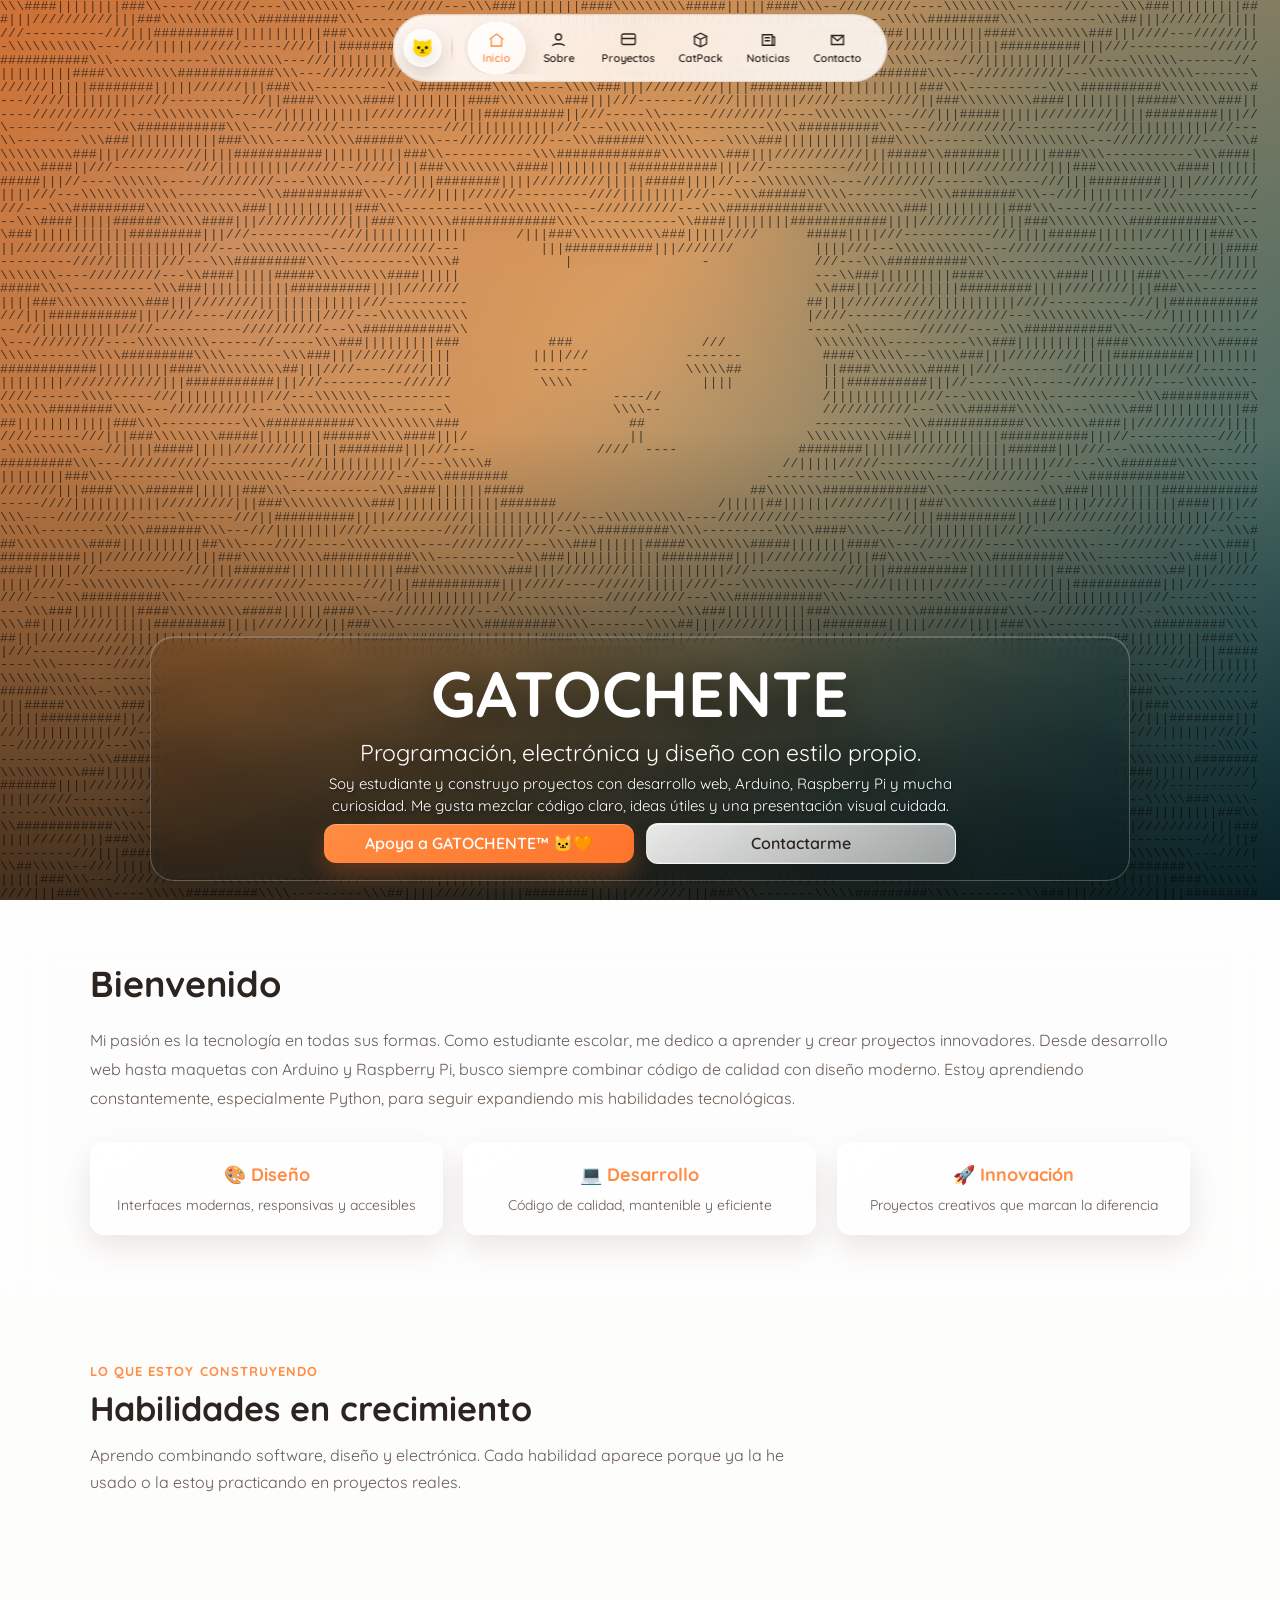
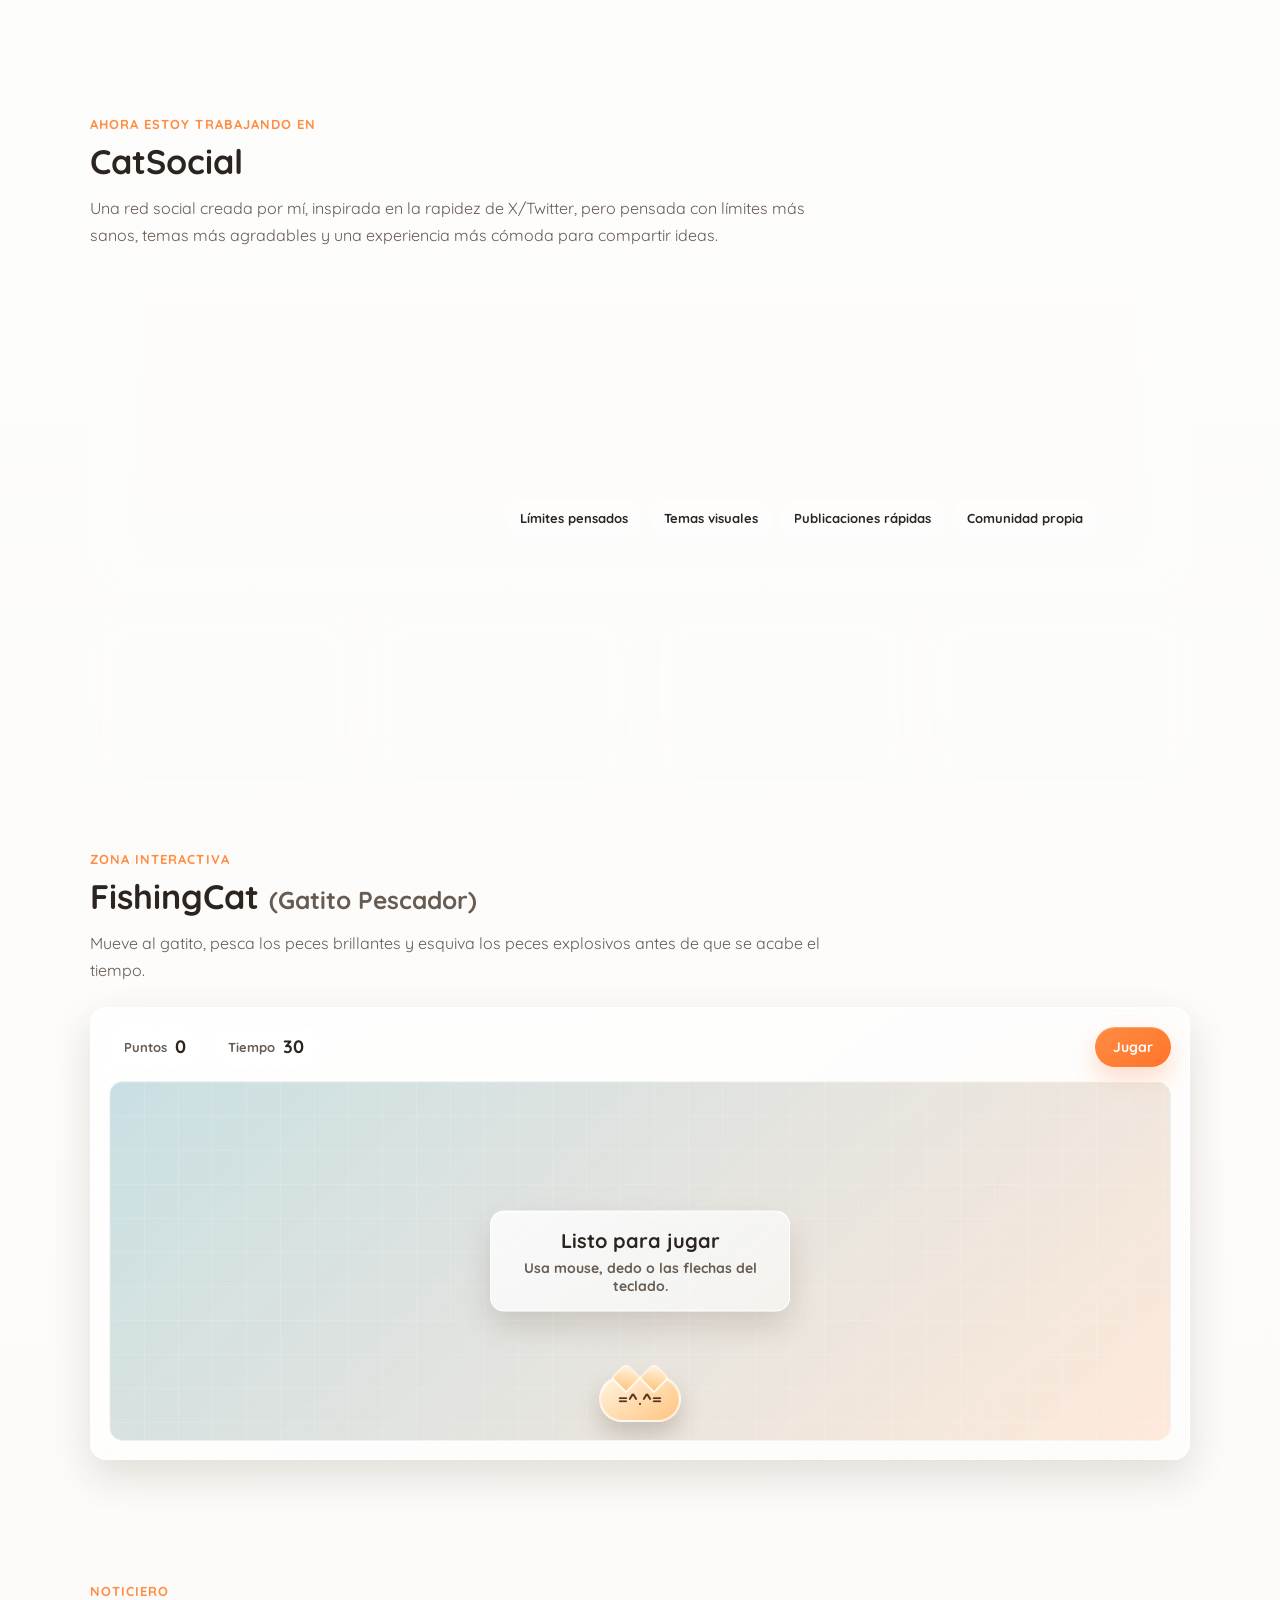
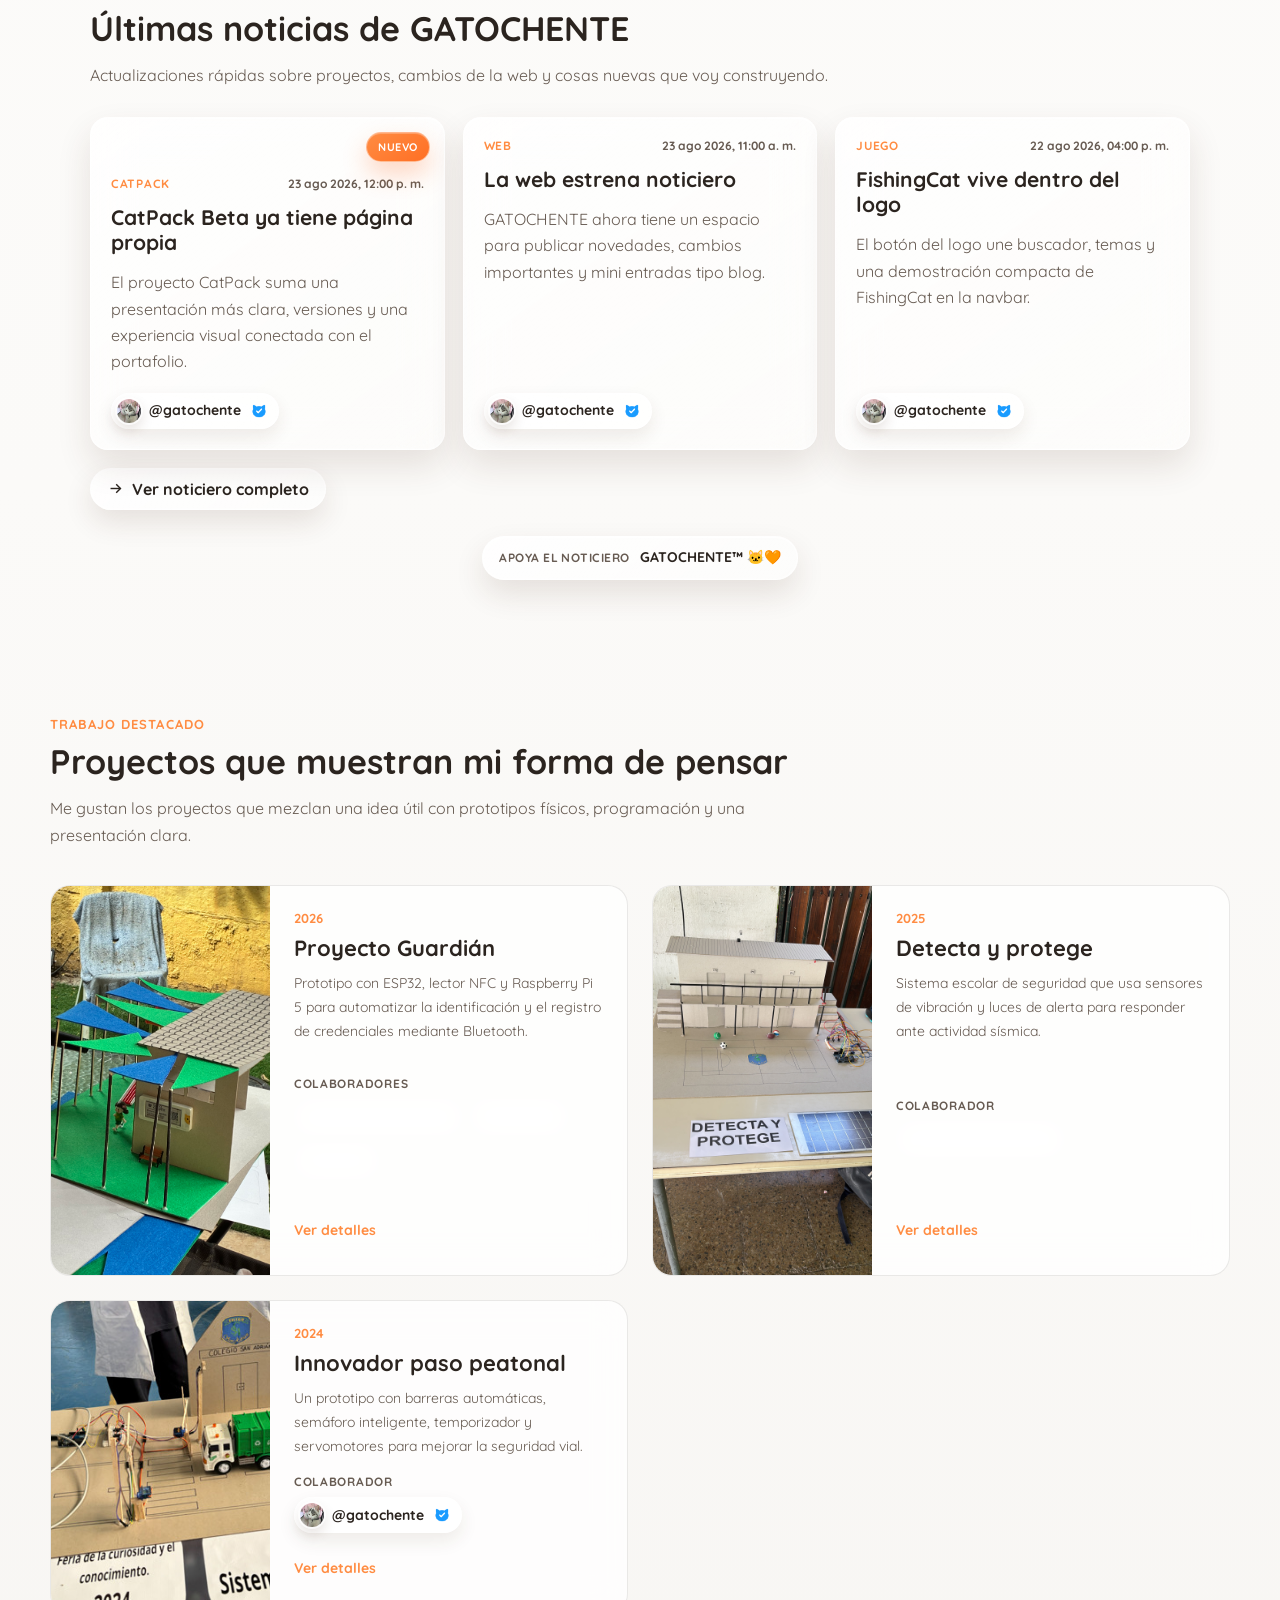
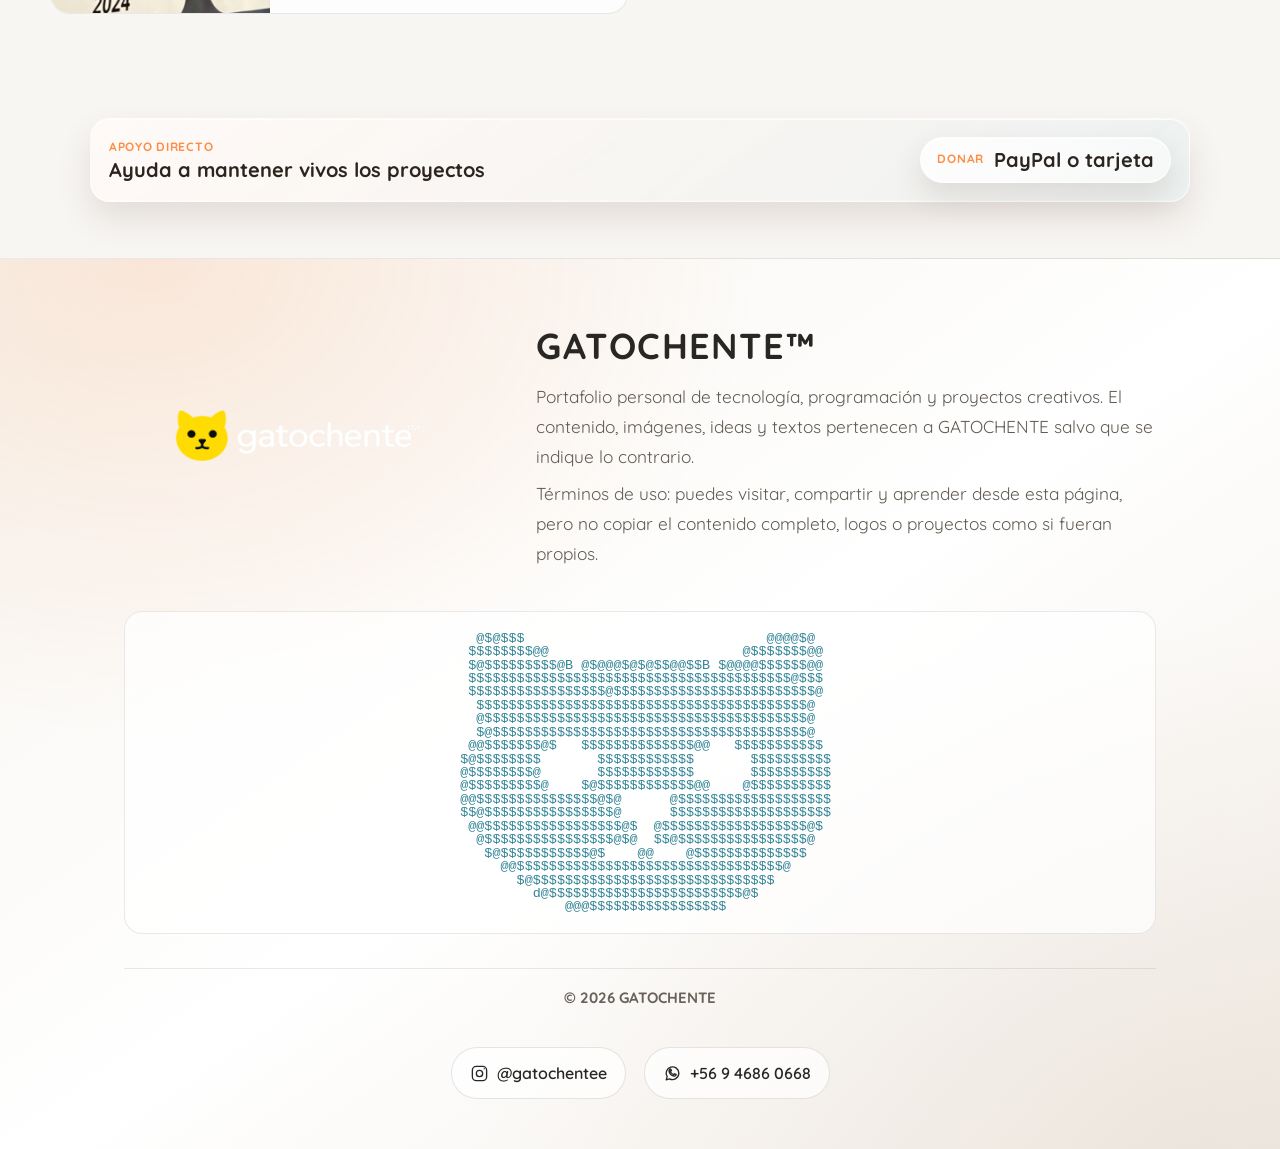
==== commit 7479f6e1: "Make skills carousel interactive and add Linux" ====
--- a/index.html
+++ b/index.html
@@ -285,16 +285,18 @@
 </p>
 </div>
 
-<div class="skills-carousel" aria-label="Carrusel de plataformas y software en aprendizaje">
+<div class="skills-carousel" aria-label="Habilidades en crecimiento. Desliza, usa las flechas o el teclado para explorar."
+tabindex="0" role="region">
 <div class="skills-track">
-<div class="skill-logo-card"><img src="https://cdn.simpleicons.org/html5/6f6a64" alt="" aria-hidden="true"><span>HTML5</span></div>
-<div class="skill-logo-card"><img src="https://cdn.simpleicons.org/css/6f6a64" alt="" aria-hidden="true"><span>CSS3</span></div>
-<div class="skill-logo-card"><img src="https://cdn.simpleicons.org/javascript/6f6a64" alt="" aria-hidden="true"><span>JavaScript</span></div>
-<div class="skill-logo-card"><img src="https://cdn.simpleicons.org/python/6f6a64" alt="" aria-hidden="true"><span>Python</span></div>
-<div class="skill-logo-card"><img src="https://cdn.simpleicons.org/arduino/6f6a64" alt="" aria-hidden="true"><span>Arduino</span></div>
-<div class="skill-logo-card"><img src="https://cdn.simpleicons.org/raspberrypi/6f6a64" alt="" aria-hidden="true"><span>Raspberry Pi</span></div>
-<div class="skill-logo-card"><img src="https://cdn.simpleicons.org/github/6f6a64" alt="" aria-hidden="true"><span>GitHub</span></div>
-<div class="skill-logo-card"><img src="https://cdn.simpleicons.org/figma/6f6a64" alt="" aria-hidden="true"><span>Figma</span></div>
+<button class="skill-logo-card" type="button" data-skill="html" aria-label="HTML5. Ver descripción"><img src="https://cdn.simpleicons.org/html5/6f6a64" alt="" aria-hidden="true"><span>HTML5</span></button>
+<button class="skill-logo-card" type="button" data-skill="css" aria-label="CSS3. Ver descripción"><img src="https://cdn.simpleicons.org/css/6f6a64" alt="" aria-hidden="true"><span>CSS3</span></button>
+<button class="skill-logo-card" type="button" data-skill="javascript" aria-label="JavaScript. Ver descripción"><img src="https://cdn.simpleicons.org/javascript/6f6a64" alt="" aria-hidden="true"><span>JavaScript</span></button>
+<button class="skill-logo-card" type="button" data-skill="python" aria-label="Python. Ver descripción"><img src="https://cdn.simpleicons.org/python/6f6a64" alt="" aria-hidden="true"><span>Python</span></button>
+<button class="skill-logo-card" type="button" data-skill="arduino" aria-label="Arduino. Ver descripción"><img src="https://cdn.simpleicons.org/arduino/6f6a64" alt="" aria-hidden="true"><span>Arduino</span></button>
+<button class="skill-logo-card" type="button" data-skill="raspberry" aria-label="Raspberry Pi. Ver descripción"><img src="https://cdn.simpleicons.org/raspberrypi/6f6a64" alt="" aria-hidden="true"><span>Raspberry Pi</span></button>
+<button class="skill-logo-card" type="button" data-skill="github" aria-label="GitHub. Ver descripción"><img src="https://cdn.simpleicons.org/github/6f6a64" alt="" aria-hidden="true"><span>GitHub</span></button>
+<button class="skill-logo-card" type="button" data-skill="figma" aria-label="Figma. Ver descripción"><img src="https://cdn.simpleicons.org/figma/6f6a64" alt="" aria-hidden="true"><span>Figma</span></button>
+<button class="skill-logo-card" type="button" data-skill="linux" aria-label="Linux. Ver descripción"><img src="img/tux.svg" alt="" aria-hidden="true"><span>Linux</span></button>
 </div>
 <div class="skills-track" aria-hidden="true">
 <div class="skill-logo-card"><img src="https://cdn.simpleicons.org/html5/6f6a64" alt=""><span>HTML5</span></div>
@@ -305,9 +307,20 @@
 <div class="skill-logo-card"><img src="https://cdn.simpleicons.org/raspberrypi/6f6a64" alt=""><span>Raspberry Pi</span></div>
 <div class="skill-logo-card"><img src="https://cdn.simpleicons.org/github/6f6a64" alt=""><span>GitHub</span></div>
 <div class="skill-logo-card"><img src="https://cdn.simpleicons.org/figma/6f6a64" alt=""><span>Figma</span></div>
-</div>
-</div>
-
+<div class="skill-logo-card"><img src="img/tux.svg" alt=""><span>Linux</span></div>
+</div>
+</div>
+
+</div>
+
+<div class="skill-modal" id="skill-modal" aria-hidden="true">
+<div class="skill-modal-backdrop" data-skill-close></div>
+<section class="skill-dialog" role="dialog" aria-modal="true" aria-labelledby="skill-modal-title" aria-describedby="skill-modal-description" tabindex="-1">
+<button class="skill-modal-close" type="button" aria-label="Cerrar descripción" data-skill-close>&times;</button>
+<p class="skill-modal-kicker">Habilidad en crecimiento</p>
+<h3 id="skill-modal-title"></h3>
+<p id="skill-modal-description"></p>
+</section>
 </div>
 
 </section>
@@ -630,7 +643,7 @@
 
 <script src="https://cdn.jsdelivr.net/npm/@supabase/supabase-js@2.105.0"></script>
 <script src="supabase-config.js?v=20260911-project-actions-corner"></script>
-<script src="script.js?v=20261026-featured-collabs"></script>
+<script src="script.js?v=20261027-skills-carousel"></script>
 
 </body>
 </html>
--- a/style.css
+++ b/style.css
@@ -3123,11 +3123,22 @@
 position:relative;
 width:100%;
 padding:8px 0 14px;
+touch-action:pan-y;
+cursor:grab;
+outline:none;
 
 mask-image:linear-gradient(90deg,transparent,#000 8%,#000 92%,transparent);
 -webkit-mask-image:linear-gradient(90deg,transparent,#000 8%,#000 92%,transparent);
 
 }
+
+.skills-carousel{overflow:hidden;scrollbar-width:none;scroll-behavior:auto;}
+.skills-carousel::-webkit-scrollbar{display:none;}
+
+.skills-carousel:focus-visible{outline:3px solid rgba(31,122,140,.38);outline-offset:4px;border-radius:16px;}
+.skills-carousel.is-dragging{cursor:grabbing;user-select:none;}
+.skills-carousel.is-dragging .skills-track{animation-play-state:paused!important;}
+.skills-carousel.is-dragging .skill-logo-card{pointer-events:none;}
 
 .skills-carousel:hover .skills-track,
 .skills-carousel:focus-within .skills-track{
@@ -3144,6 +3155,7 @@
 min-width:max-content;
 padding-right:var(--skills-gap);
 animation:skills-scroll 34s linear infinite;
+will-change:transform;
 
 }
 
@@ -3153,6 +3165,7 @@
 align-items:center;
 justify-content:center;
 gap:12px;
+flex:0 0 auto;
 
 min-width:168px;
 height:74px;
@@ -3162,6 +3175,10 @@
 border:1px solid rgba(255,255,255,0.64);
 border-radius:14px;
 color:rgba(64,60,55,0.82);
+font-family:inherit;
+appearance:none;
+-webkit-appearance:none;
+cursor:pointer;
 
 font-size:14px;
 font-weight:800;
@@ -3175,6 +3192,61 @@
 transition:transform .35s var(--ease-spring), box-shadow .35s ease, border-color .35s ease, color .35s ease;
 
 }
+
+.skill-logo-card:focus-visible{outline:3px solid rgba(31,122,140,.48);outline-offset:3px;}
+.skills-track[aria-hidden="true"] .skill-logo-card{pointer-events:none;}
+.skills-carousel.is-scripted .skills-track{animation:none!important;transform:translateX(calc(-1 * var(--skills-offset,0px)));}
+.skills-carousel.is-scripted .skills-track[aria-hidden="true"]{display:flex!important;}
+
+.skill-modal{
+position:fixed;
+inset:0;
+z-index:3000;
+display:grid;
+place-items:center;
+padding:20px;
+opacity:0;
+visibility:hidden;
+pointer-events:none;
+transition:opacity .24s ease,visibility .24s ease;
+}
+.skill-modal.is-open{opacity:1;visibility:visible;pointer-events:auto;}
+.skill-modal-backdrop{position:absolute;inset:0;background:rgba(22,25,30,.52);backdrop-filter:blur(9px);-webkit-backdrop-filter:blur(9px);}
+.skill-dialog{
+position:relative;
+width:min(100%,440px);
+padding:34px clamp(22px,5vw,38px) 30px;
+border:1px solid rgba(255,255,255,.72);
+border-radius:26px;
+background:linear-gradient(145deg,rgba(255,255,255,.96),rgba(255,250,244,.9));
+box-shadow:0 28px 80px rgba(20,24,30,.25),inset 0 1px 0 rgba(255,255,255,.8);
+color:var(--ink);
+transform:translateY(14px) scale(.98);
+transition:transform .32s var(--ease-spring);
+}
+.skill-modal.is-open .skill-dialog{transform:translateY(0) scale(1);}
+.skill-modal-close{
+position:absolute;
+top:12px;
+right:14px;
+width:40px;
+height:40px;
+display:grid;
+place-items:center;
+border:1px solid rgba(74,44,24,.12);
+border-radius:50%;
+background:rgba(255,255,255,.72);
+color:var(--ink);
+font-size:26px;
+line-height:1;
+cursor:pointer;
+}
+.skill-modal-close:focus-visible{outline:3px solid rgba(31,122,140,.5);outline-offset:2px;}
+.skill-modal-kicker{margin:0 0 9px;color:var(--brand);font-size:12px;font-weight:900;letter-spacing:.09em;text-transform:uppercase;}
+.skill-dialog h3{margin:0 42px 12px 0;color:var(--ink);font-size:clamp(25px,5vw,34px);line-height:1.12;}
+.skill-dialog > p:last-child{margin:0;color:var(--muted);font-size:16px;line-height:1.7;}
+html[data-theme="dark"] .skill-dialog{border-color:rgba(255,255,255,.16);background:linear-gradient(145deg,rgba(35,42,52,.98),rgba(21,26,34,.96));}
+html[data-theme="dark"] .skill-modal-close{border-color:rgba(255,255,255,.16);background:rgba(255,255,255,.08);}
 
 .skill-logo-card img{
 
@@ -7961,6 +8033,10 @@
 animation:none !important;
 
 }
+
+.skills-carousel{overflow:hidden;}
+.skills-carousel.is-scripted .skills-track{animation:none!important;transform:translateX(calc(-1 * var(--skills-offset,0px)))!important;}
+.skills-carousel.is-scripted .skills-track[aria-hidden="true"]{display:flex!important;}
 
 .page-loader-logo{
 
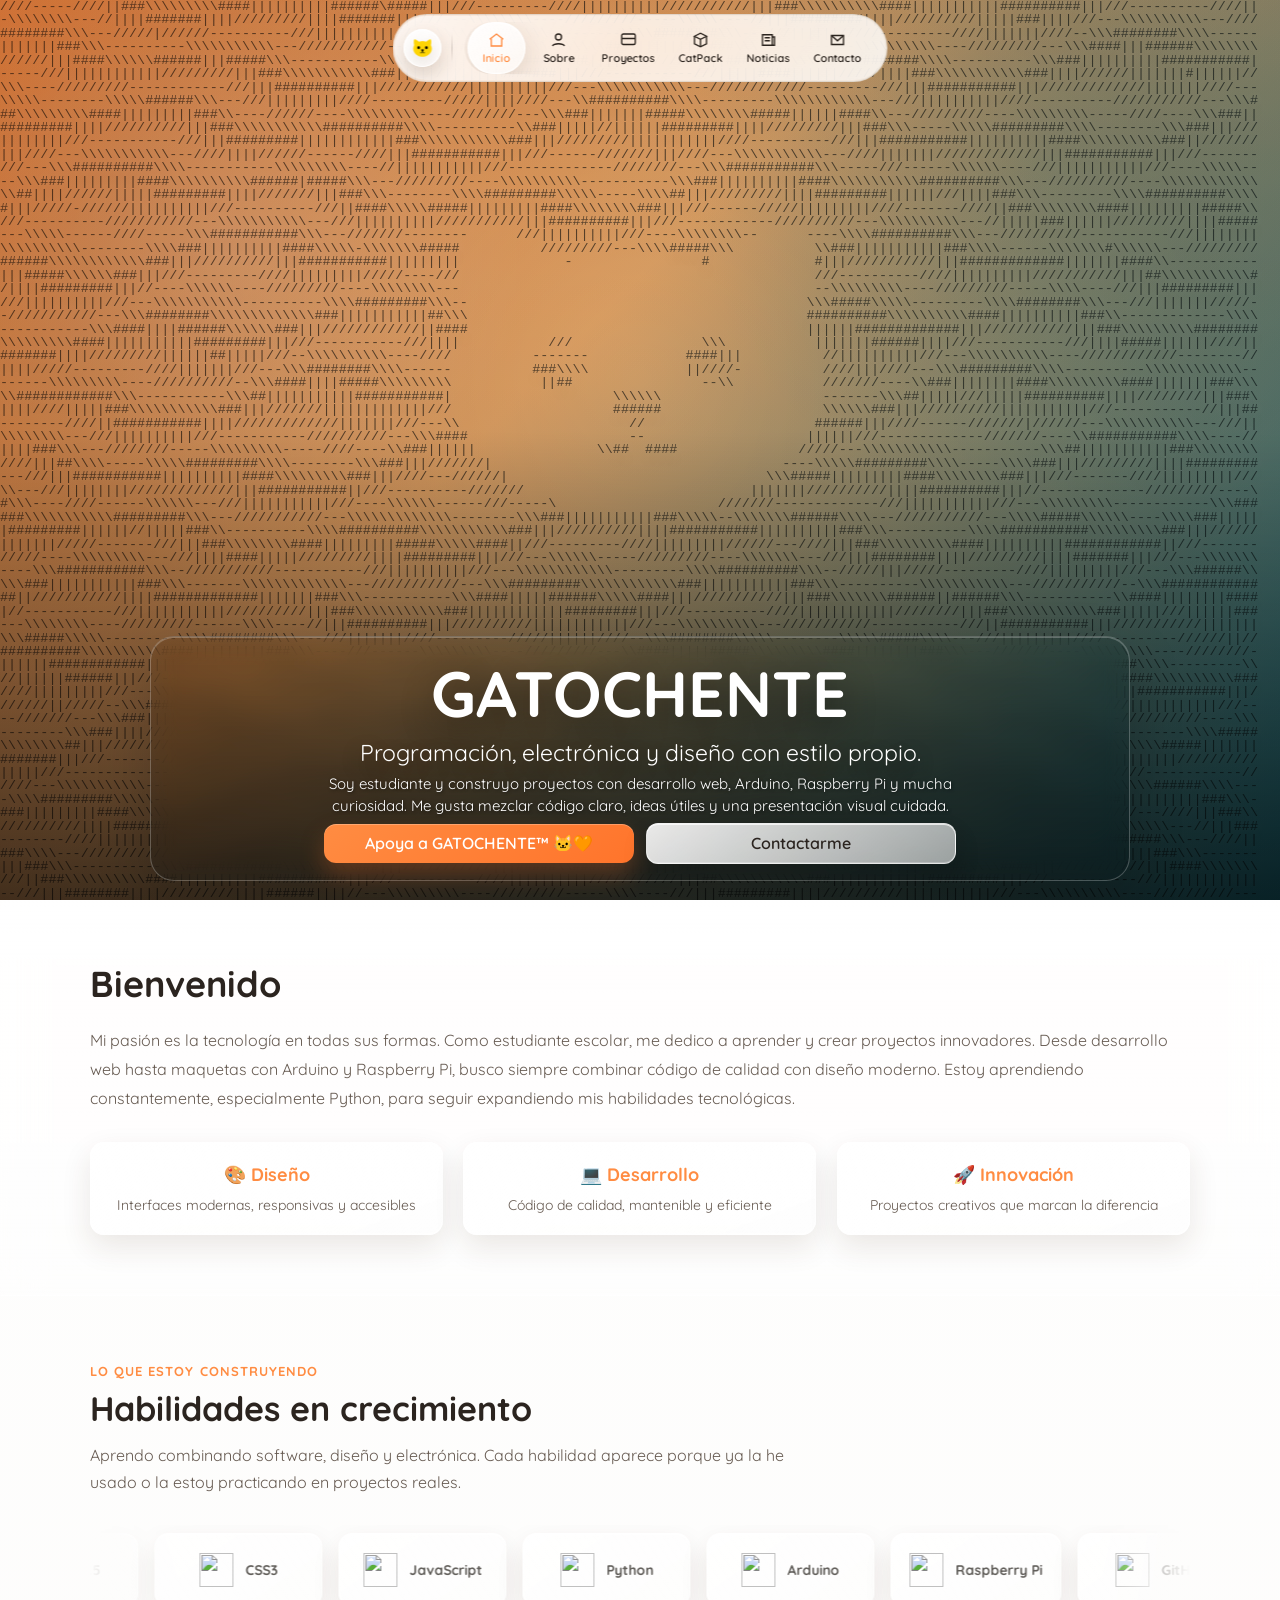
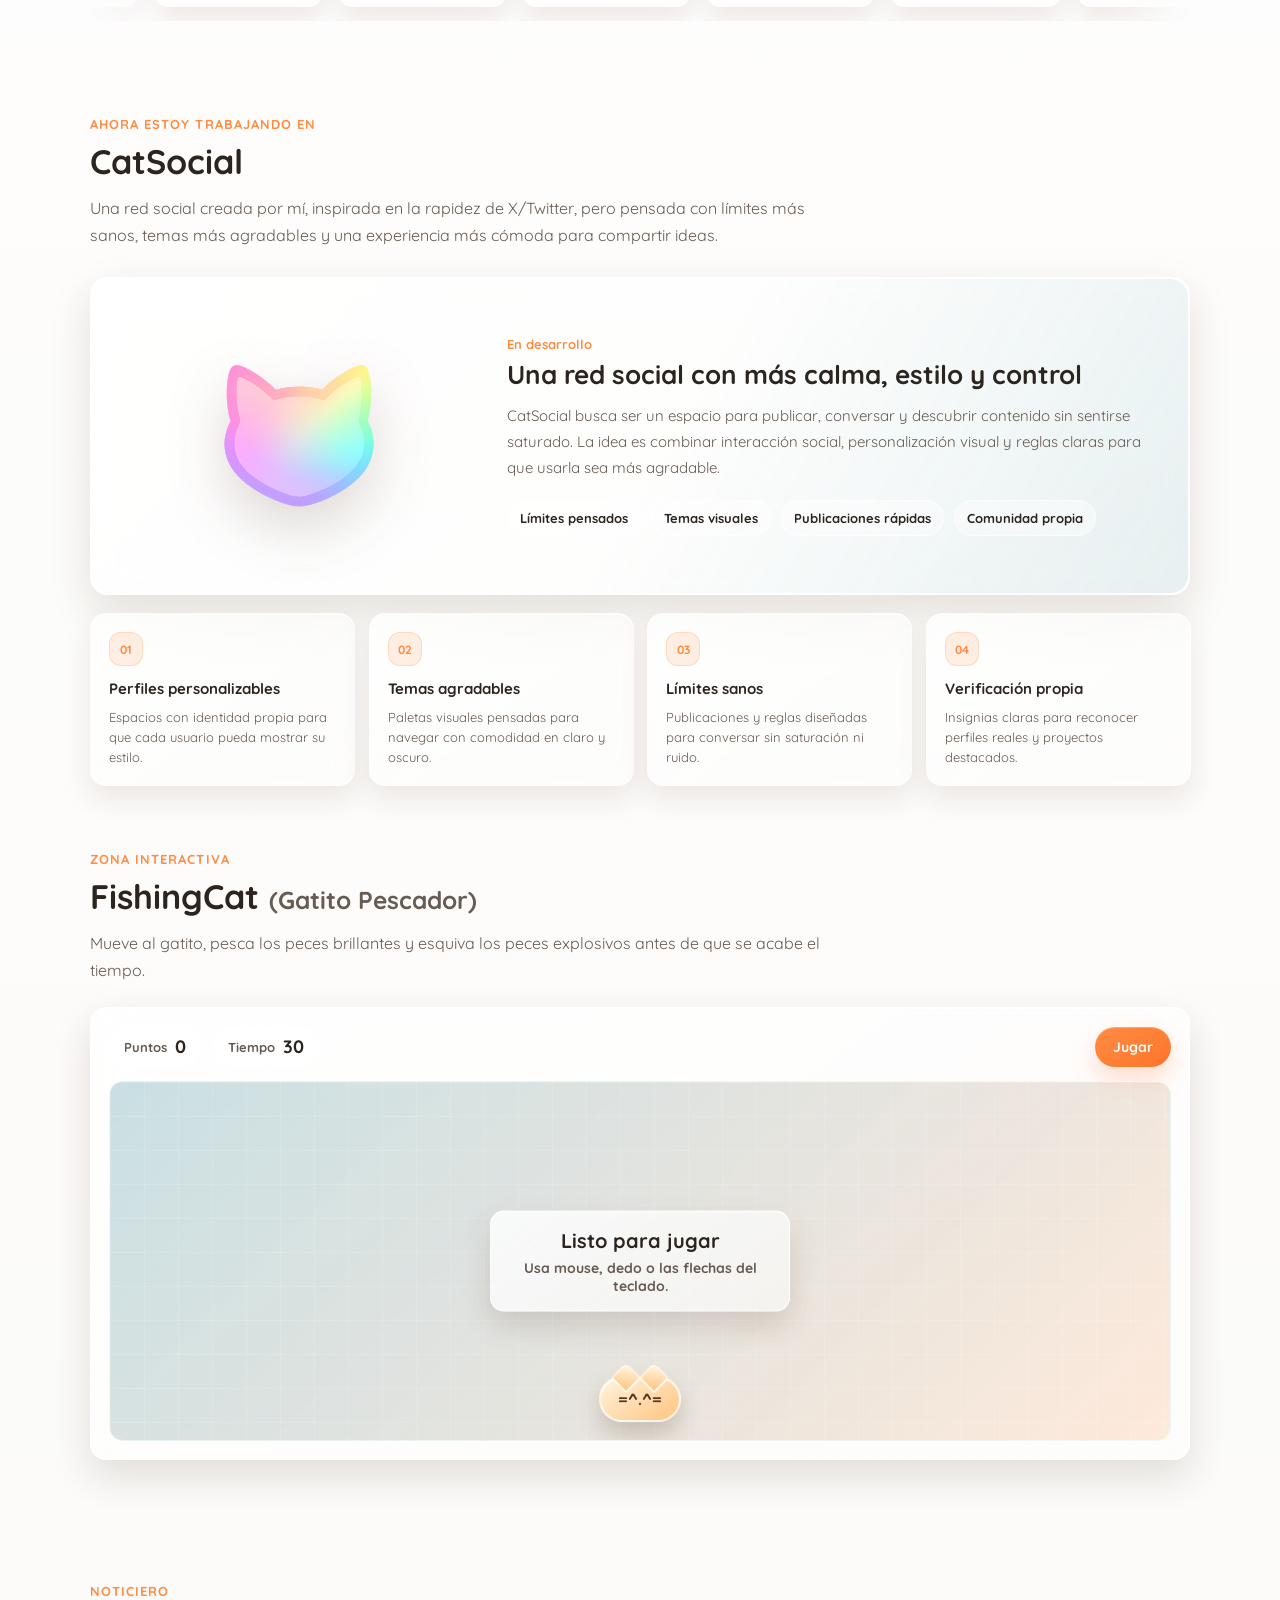
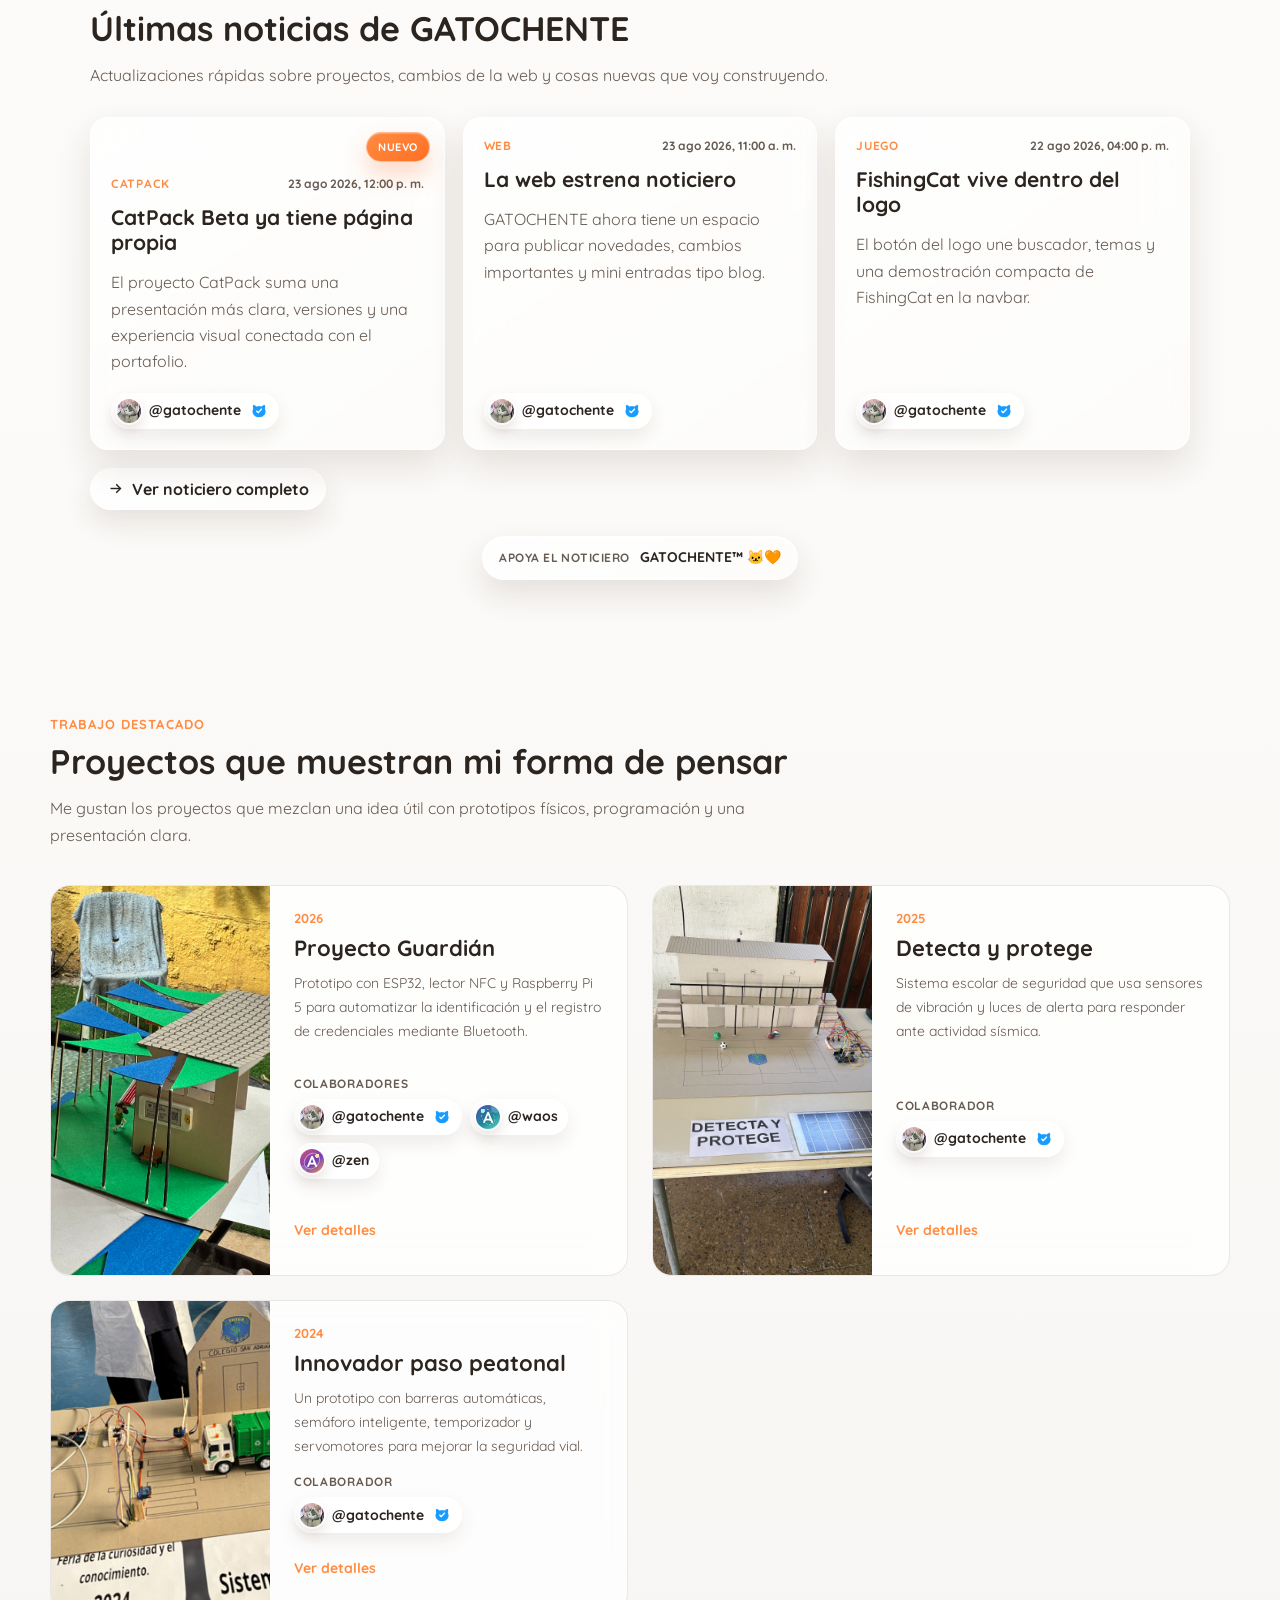
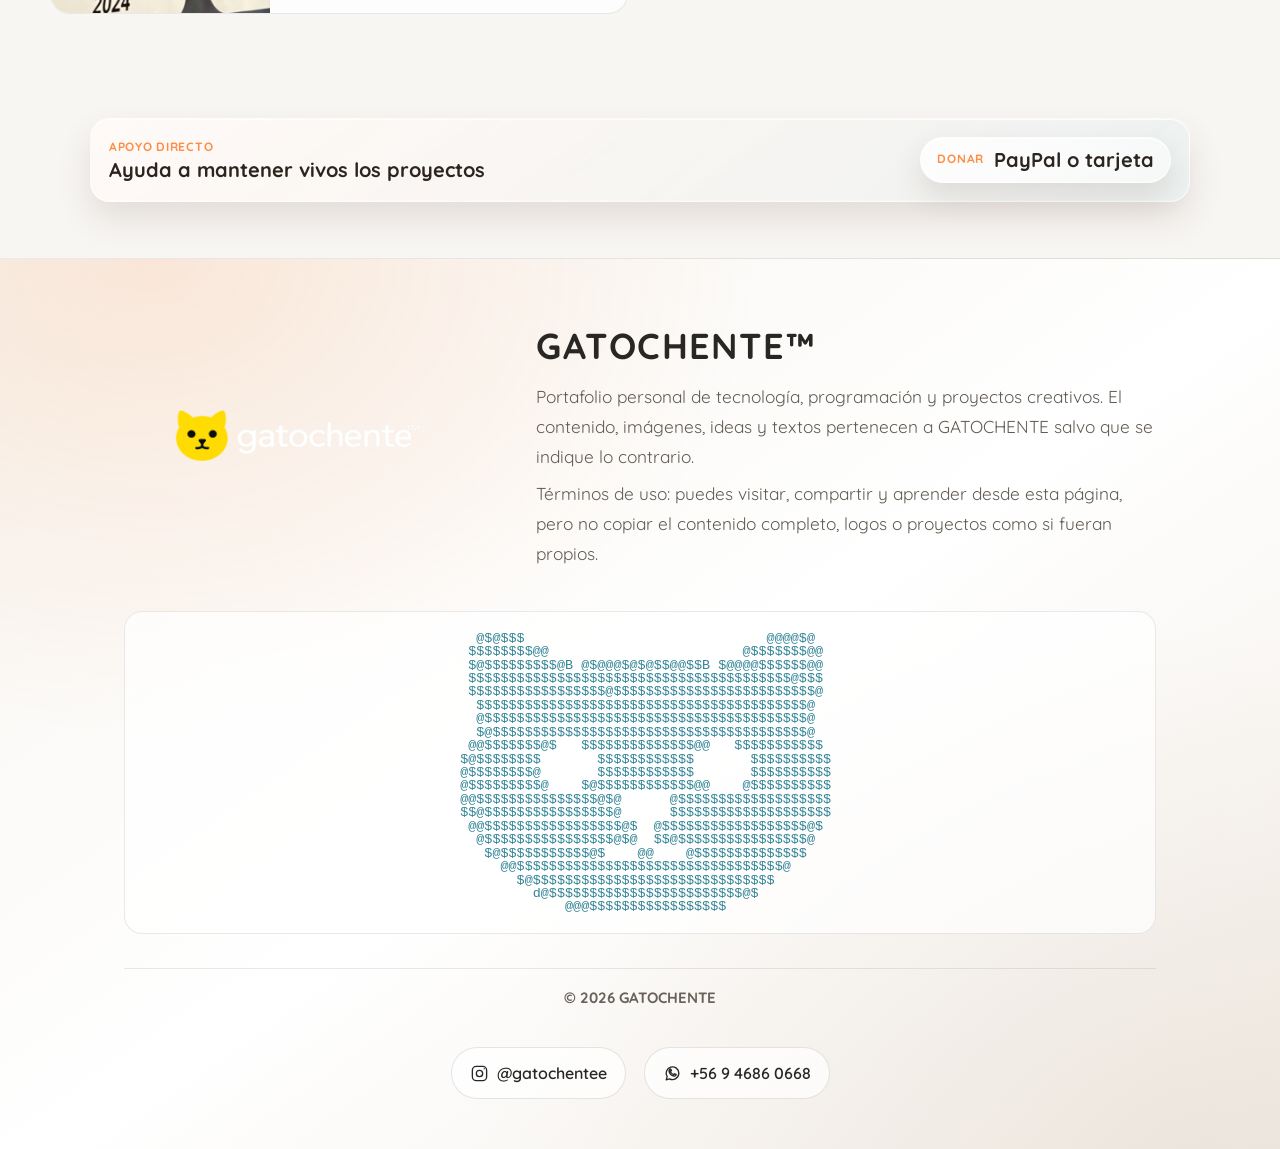
==== commit 8a3bd7d0: "Use favicon.png as the sole browser favicon" ====
--- a/index.html
+++ b/index.html
@@ -29,11 +29,9 @@
 
 <title>GATOCHENTE</title>
 
-<link rel="icon" type="image/png" sizes="32x32" href="favicon.png?v=20261026">
-<link rel="shortcut icon" type="image/png" href="favicon.png?v=20261026">
+<link rel="icon" type="image/png" href="favicon.png?v=20261027">
+<link rel="shortcut icon" type="image/png" href="favicon.png?v=20261027">
 <link rel="manifest" href="manifest.json">
-<link rel="icon" type="image/png" sizes="192x192" href="img/appweb-192.png?v=20261026">
-<link rel="icon" type="image/png" sizes="512x512" href="img/appweb-512.png?v=20261026">
 <meta name="apple-mobile-web-app-capable" content="yes">
 <meta name="apple-mobile-web-app-title" content="GATOCHENTE">
 <meta name="apple-mobile-web-app-status-bar-style" content="default">
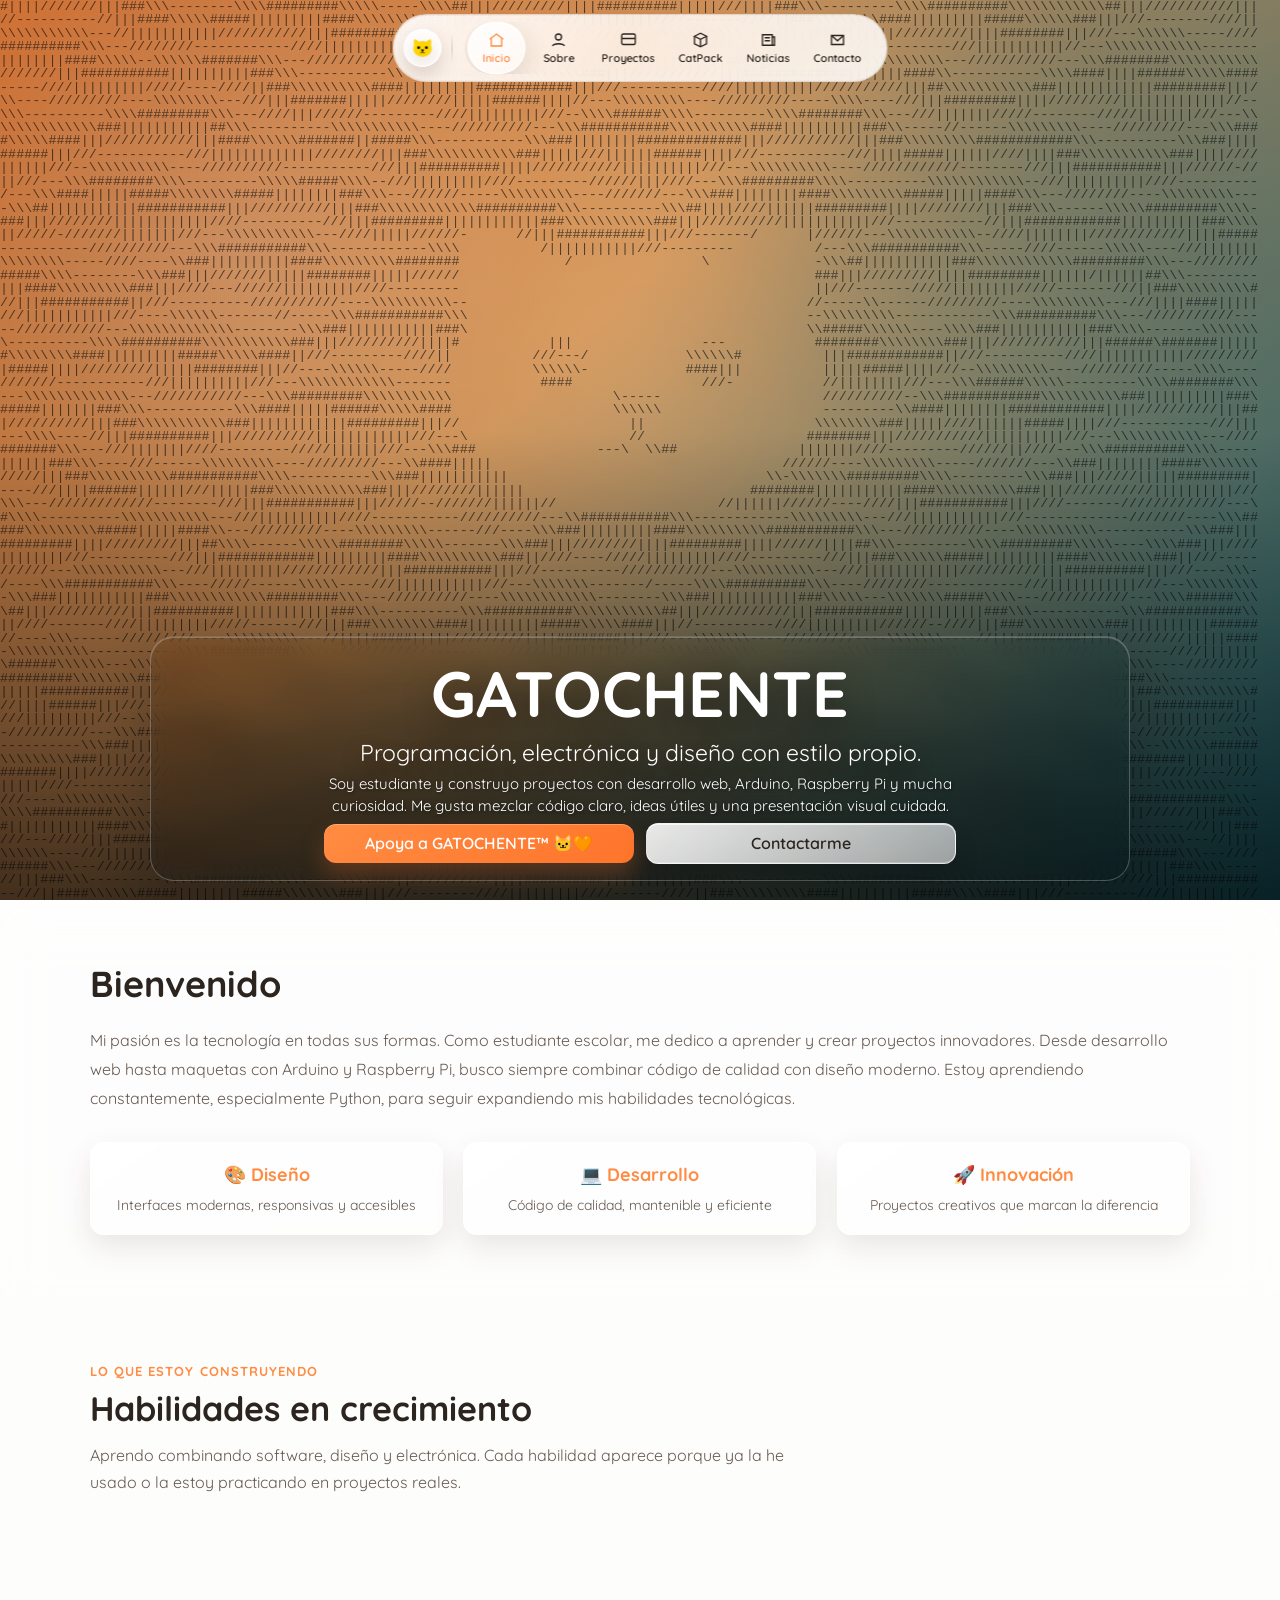
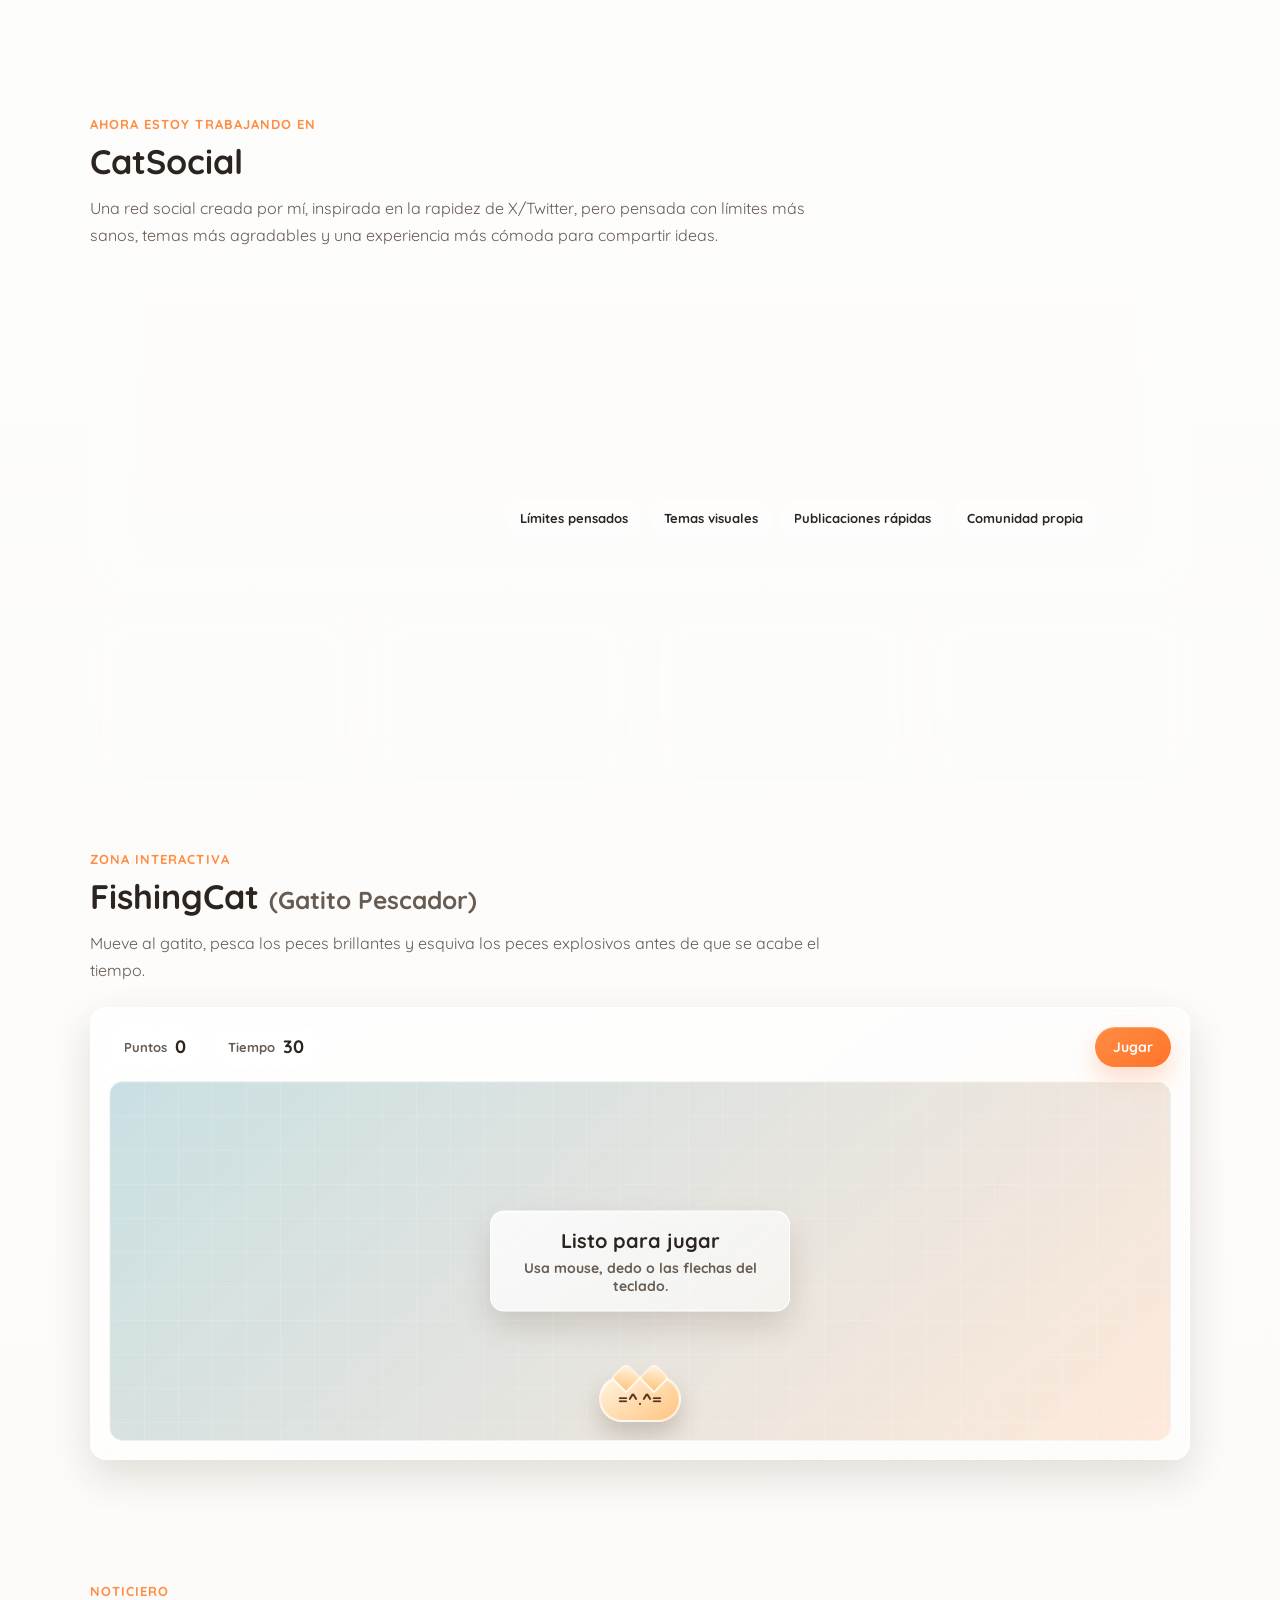
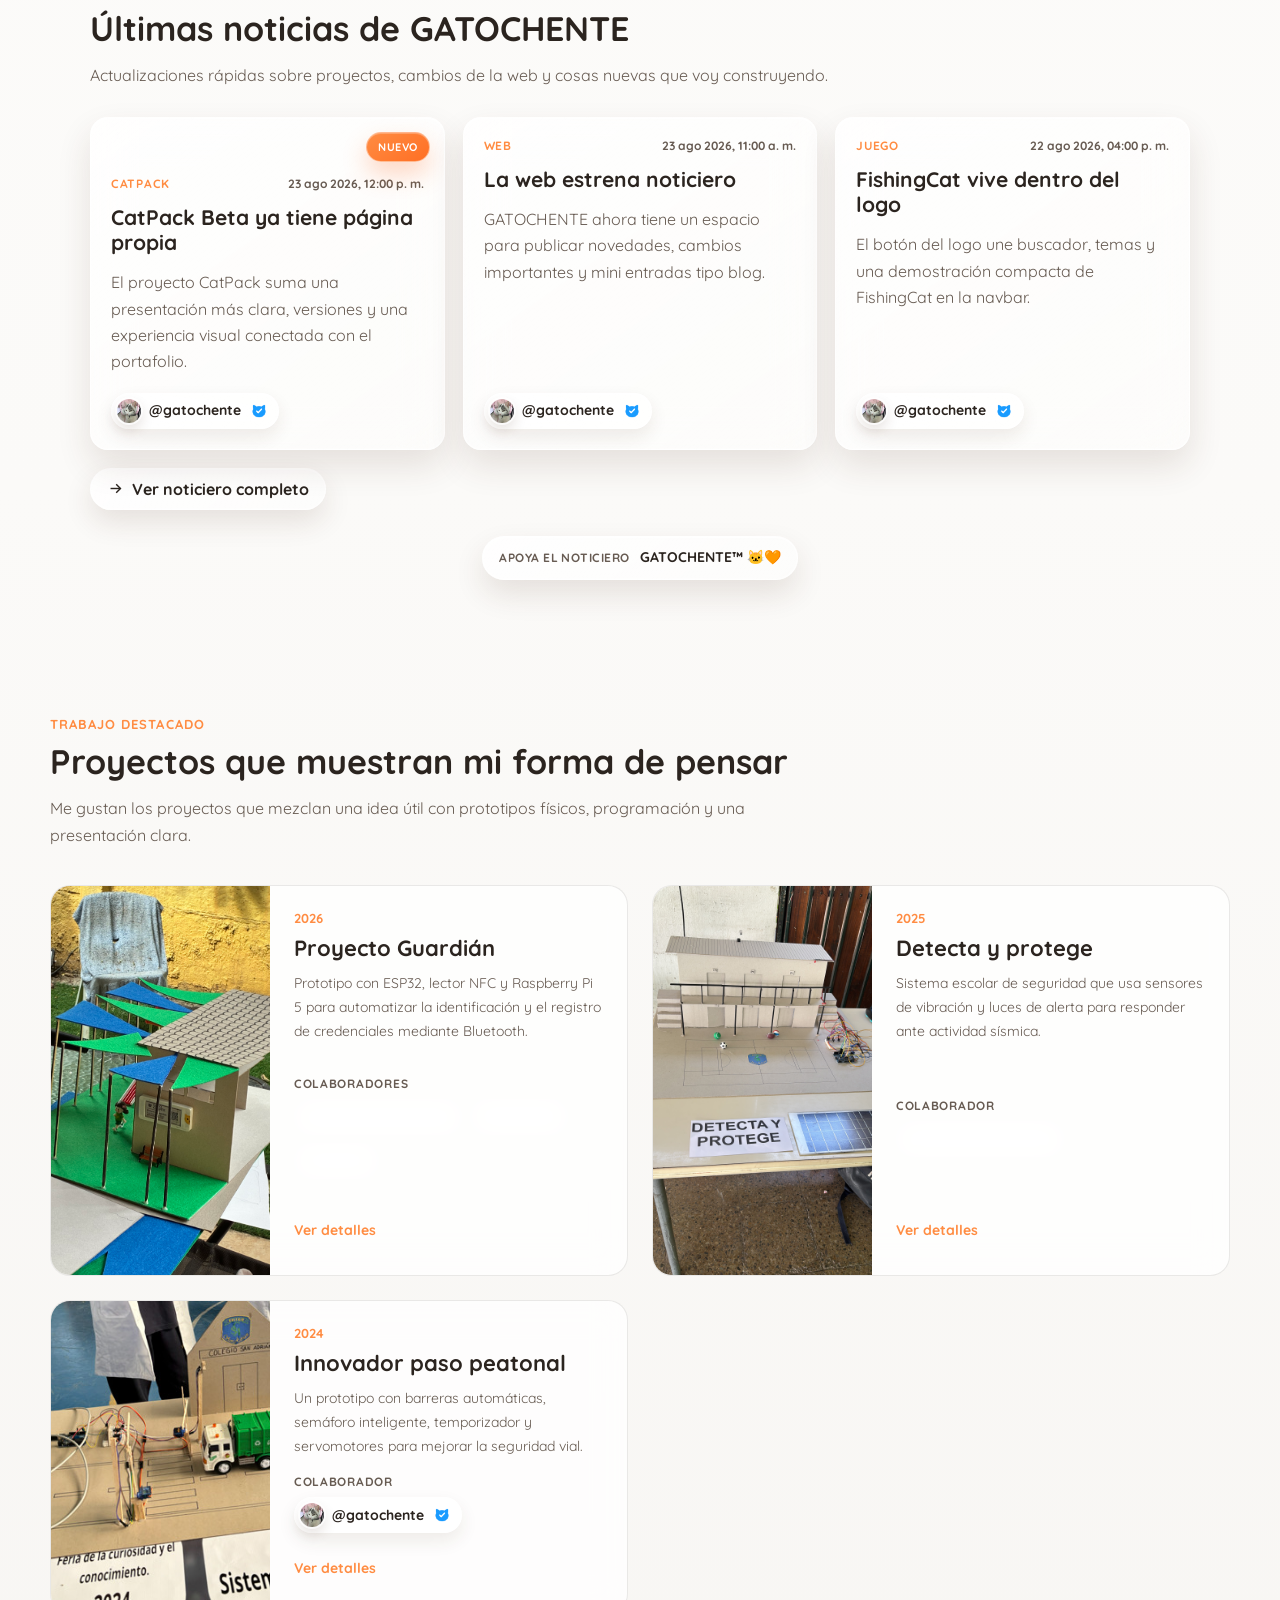
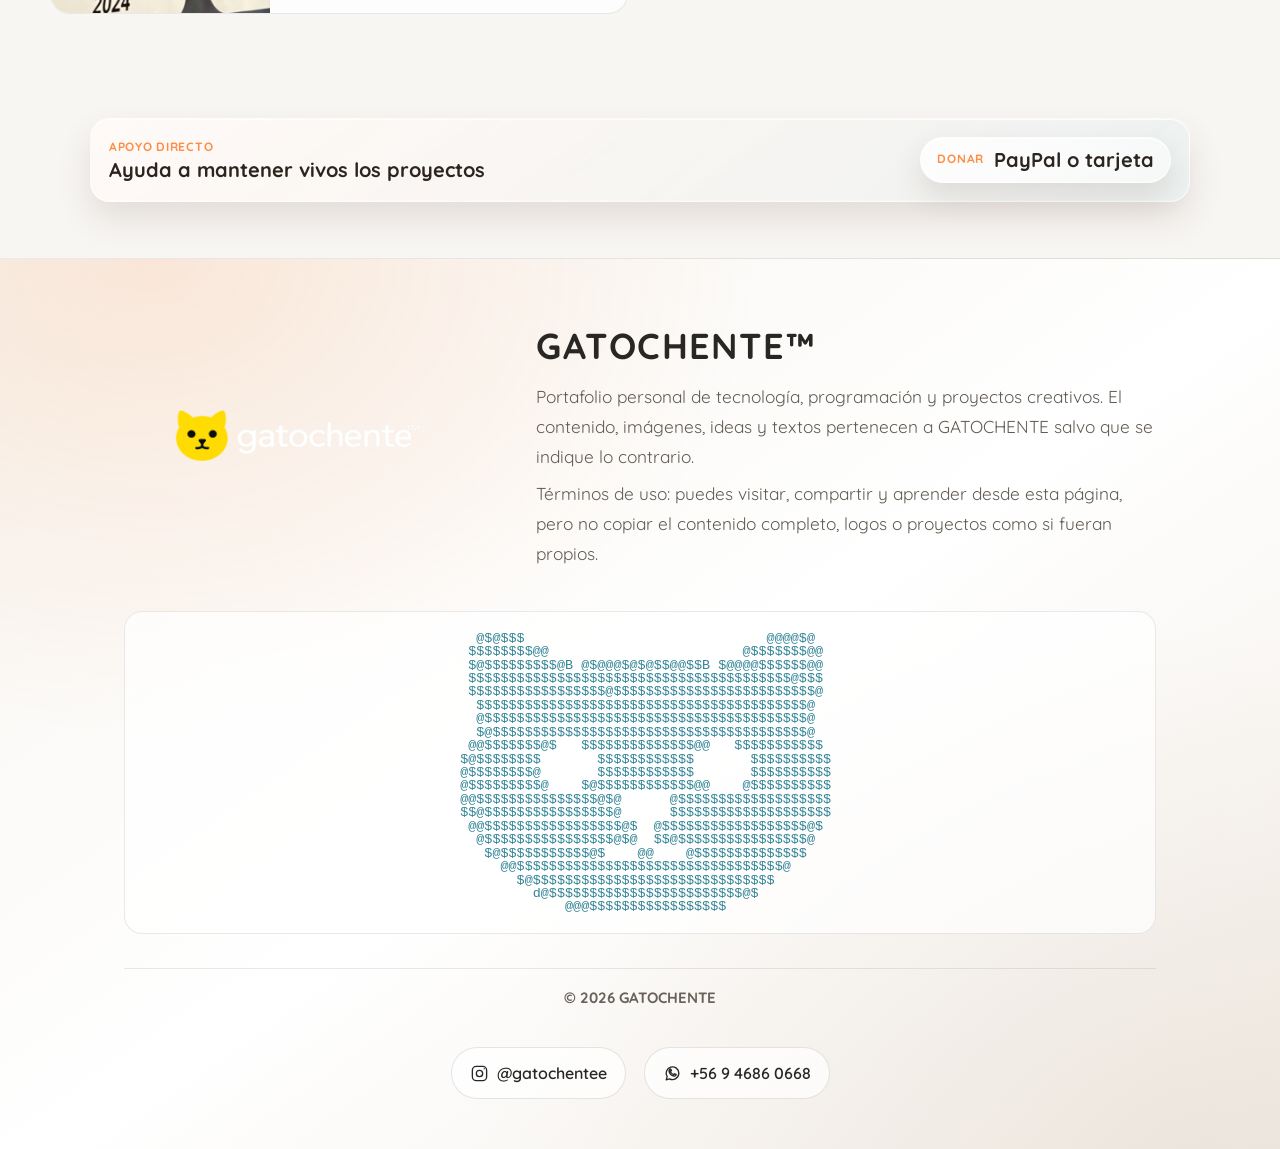
==== commit ce8cf63d: "Show individual skill descriptions in carousel modals" ====
--- a/index.html
+++ b/index.html
@@ -286,15 +286,15 @@
 <div class="skills-carousel" aria-label="Habilidades en crecimiento. Desliza, usa las flechas o el teclado para explorar."
 tabindex="0" role="region">
 <div class="skills-track">
-<button class="skill-logo-card" type="button" data-skill="html" aria-label="HTML5. Ver descripción"><img src="https://cdn.simpleicons.org/html5/6f6a64" alt="" aria-hidden="true"><span>HTML5</span></button>
-<button class="skill-logo-card" type="button" data-skill="css" aria-label="CSS3. Ver descripción"><img src="https://cdn.simpleicons.org/css/6f6a64" alt="" aria-hidden="true"><span>CSS3</span></button>
-<button class="skill-logo-card" type="button" data-skill="javascript" aria-label="JavaScript. Ver descripción"><img src="https://cdn.simpleicons.org/javascript/6f6a64" alt="" aria-hidden="true"><span>JavaScript</span></button>
-<button class="skill-logo-card" type="button" data-skill="python" aria-label="Python. Ver descripción"><img src="https://cdn.simpleicons.org/python/6f6a64" alt="" aria-hidden="true"><span>Python</span></button>
-<button class="skill-logo-card" type="button" data-skill="arduino" aria-label="Arduino. Ver descripción"><img src="https://cdn.simpleicons.org/arduino/6f6a64" alt="" aria-hidden="true"><span>Arduino</span></button>
-<button class="skill-logo-card" type="button" data-skill="raspberry" aria-label="Raspberry Pi. Ver descripción"><img src="https://cdn.simpleicons.org/raspberrypi/6f6a64" alt="" aria-hidden="true"><span>Raspberry Pi</span></button>
-<button class="skill-logo-card" type="button" data-skill="github" aria-label="GitHub. Ver descripción"><img src="https://cdn.simpleicons.org/github/6f6a64" alt="" aria-hidden="true"><span>GitHub</span></button>
-<button class="skill-logo-card" type="button" data-skill="figma" aria-label="Figma. Ver descripción"><img src="https://cdn.simpleicons.org/figma/6f6a64" alt="" aria-hidden="true"><span>Figma</span></button>
-<button class="skill-logo-card" type="button" data-skill="linux" aria-label="Linux. Ver descripción"><img src="img/tux.svg" alt="" aria-hidden="true"><span>Linux</span></button>
+<button class="skill-logo-card" type="button" data-skill-title="HTML5" data-skill-description="HTML5 es el lenguaje de marcado que organiza el contenido de una página web: títulos, textos, imágenes, formularios y elementos semánticos." aria-label="HTML5. Ver descripción"><img src="https://cdn.simpleicons.org/html5/6f6a64" alt="" aria-hidden="true"><span>HTML5</span></button>
+<button class="skill-logo-card" type="button" data-skill-title="CSS3" data-skill-description="CSS3 define la apariencia de una web: colores, tipografía, distribución y diseños que se adaptan a pantallas de distintos tamaños." aria-label="CSS3. Ver descripción"><img src="https://cdn.simpleicons.org/css/6f6a64" alt="" aria-hidden="true"><span>CSS3</span></button>
+<button class="skill-logo-card" type="button" data-skill-title="JavaScript" data-skill-description="JavaScript es un lenguaje de programación que permite añadir interacción y comportamiento dinámico a sitios y aplicaciones." aria-label="JavaScript. Ver descripción"><img src="https://cdn.simpleicons.org/javascript/6f6a64" alt="" aria-hidden="true"><span>JavaScript</span></button>
+<button class="skill-logo-card" type="button" data-skill-title="Python" data-skill-description="Python es un lenguaje de programación legible y versátil, usado para automatización, aplicaciones, análisis de datos y aprendizaje." aria-label="Python. Ver descripción"><img src="https://cdn.simpleicons.org/python/6f6a64" alt="" aria-hidden="true"><span>Python</span></button>
+<button class="skill-logo-card" type="button" data-skill-title="Arduino" data-skill-description="Arduino es una plataforma de hardware y software para crear prototipos electrónicos que conectan código con sensores y componentes." aria-label="Arduino. Ver descripción"><img src="https://cdn.simpleicons.org/arduino/6f6a64" alt="" aria-hidden="true"><span>Arduino</span></button>
+<button class="skill-logo-card" type="button" data-skill-title="Raspberry Pi" data-skill-description="Raspberry Pi es una computadora de placa única que sirve para aprender programación, Linux, electrónica y proyectos conectados." aria-label="Raspberry Pi. Ver descripción"><img src="https://cdn.simpleicons.org/raspberrypi/6f6a64" alt="" aria-hidden="true"><span>Raspberry Pi</span></button>
+<button class="skill-logo-card" type="button" data-skill-title="GitHub" data-skill-description="GitHub aloja repositorios Git para guardar versiones del código, colaborar y compartir proyectos de software." aria-label="GitHub. Ver descripción"><img src="https://cdn.simpleicons.org/github/6f6a64" alt="" aria-hidden="true"><span>GitHub</span></button>
+<button class="skill-logo-card" type="button" data-skill-title="Figma" data-skill-description="Figma es una herramienta colaborativa para diseñar interfaces, crear prototipos y planificar la experiencia de una web o aplicación." aria-label="Figma. Ver descripción"><img src="https://cdn.simpleicons.org/figma/6f6a64" alt="" aria-hidden="true"><span>Figma</span></button>
+<button class="skill-logo-card" type="button" data-skill-title="Linux" data-skill-description="Linux es una familia de sistemas operativos de código abierto. Estoy aprendiendo a usar sus distribuciones y la terminal para administrar programas y trabajar con computadoras y proyectos tecnológicos." aria-label="Linux. Ver descripción"><img src="img/tux.svg" alt="" aria-hidden="true"><span>Linux</span></button>
 </div>
 <div class="skills-track" aria-hidden="true">
 <div class="skill-logo-card"><img src="https://cdn.simpleicons.org/html5/6f6a64" alt=""><span>HTML5</span></div>
@@ -641,7 +641,7 @@
 
 <script src="https://cdn.jsdelivr.net/npm/@supabase/supabase-js@2.105.0"></script>
 <script src="supabase-config.js?v=20260911-project-actions-corner"></script>
-<script src="script.js?v=20261027-skills-carousel"></script>
+<script src="script.js?v=20261027-skill-modal-content"></script>
 
 </body>
 </html>
--- a/style.css
+++ b/style.css
@@ -3257,6 +3257,8 @@
 object-fit:contain;
 
 }
+
+.skill-logo-card img[src*="tux.svg"]{filter:grayscale(1) sepia(.12) saturate(.35);opacity:.82;}
 
 .skill-logo-card:hover,
 .skill-logo-card:focus-within{
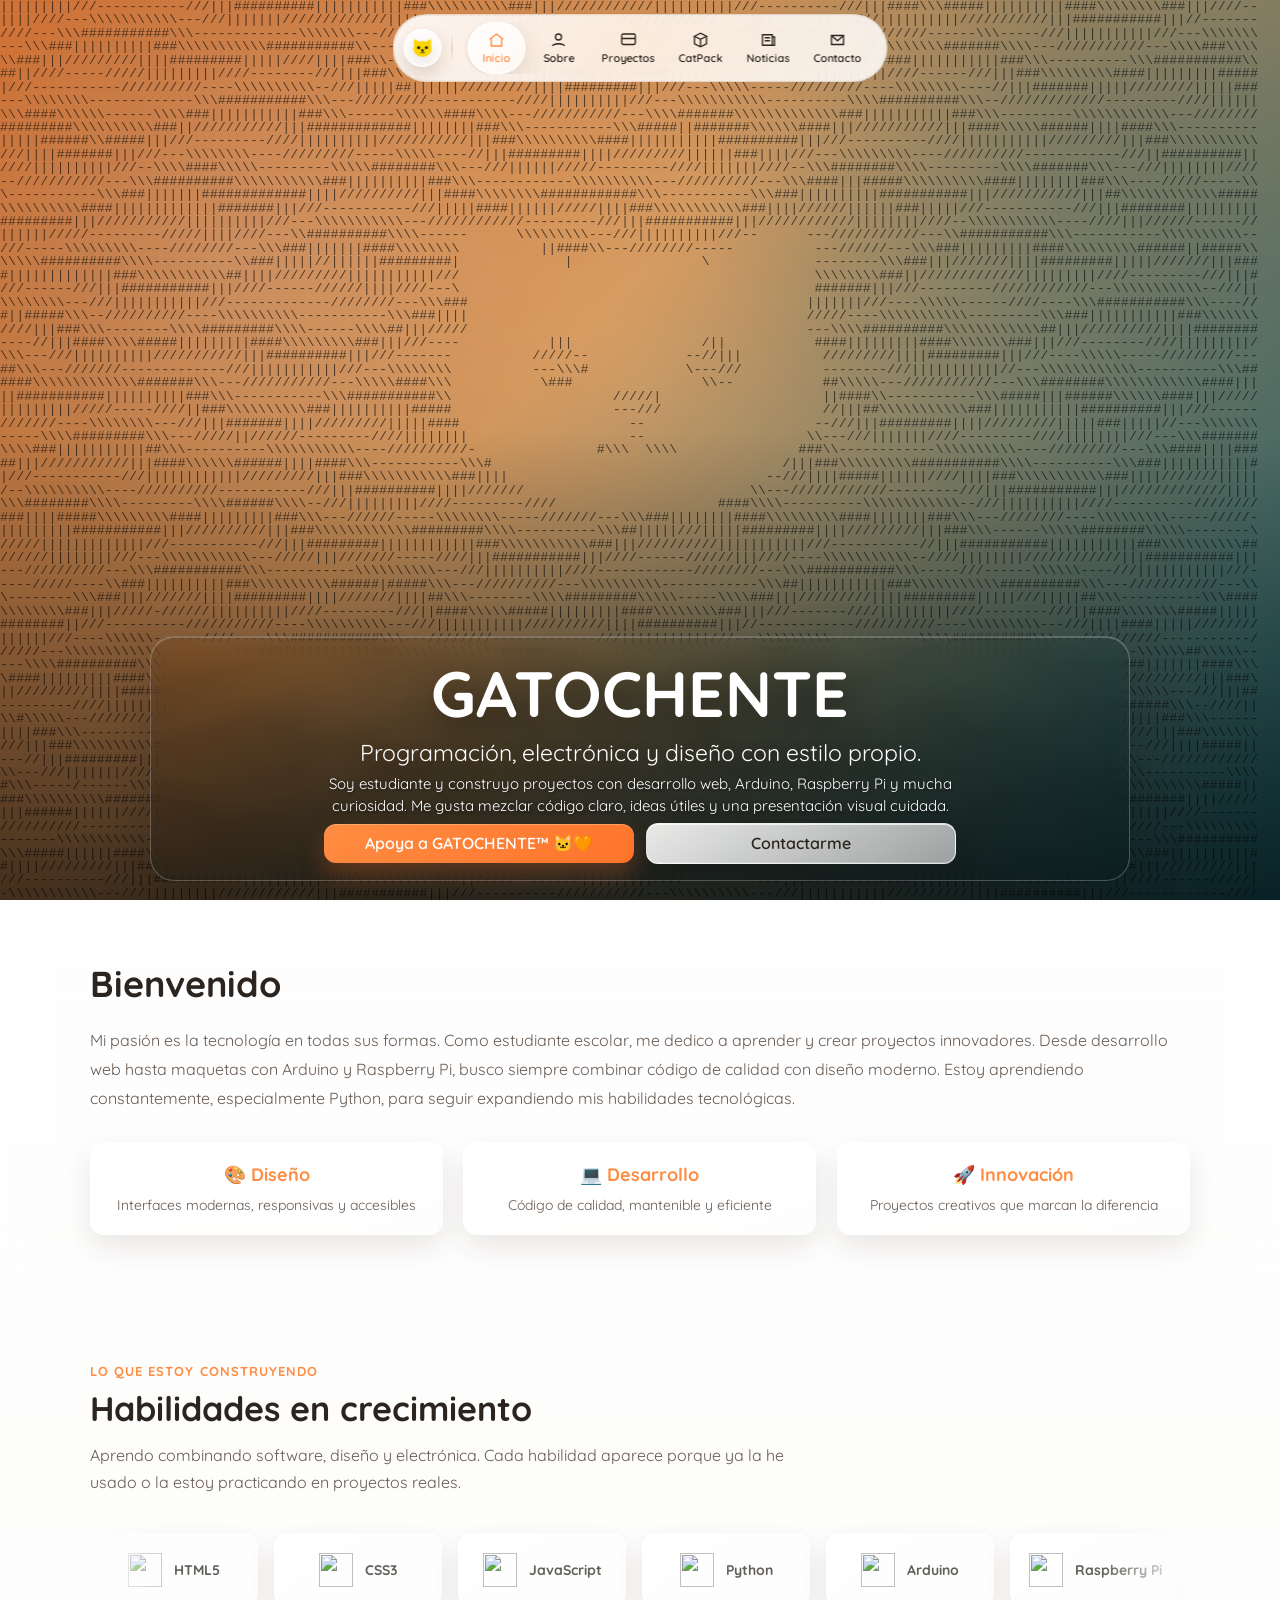
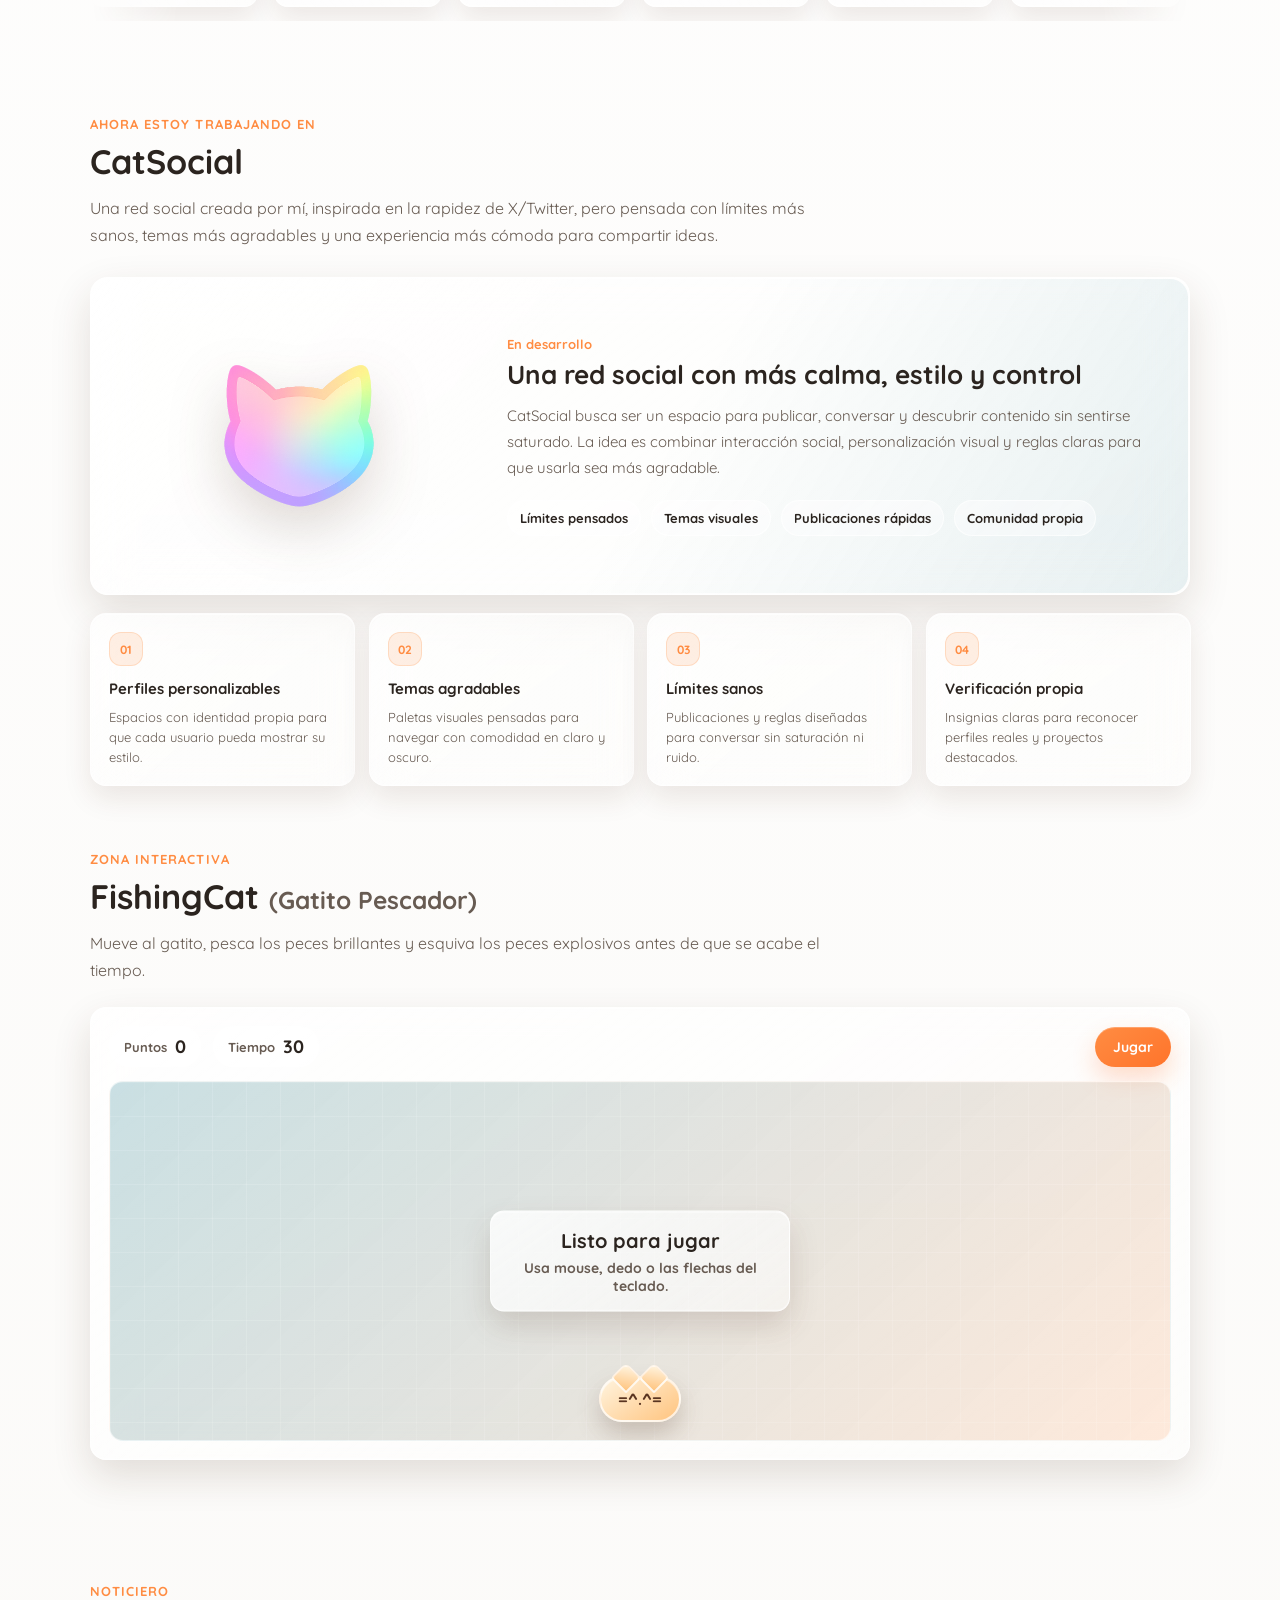
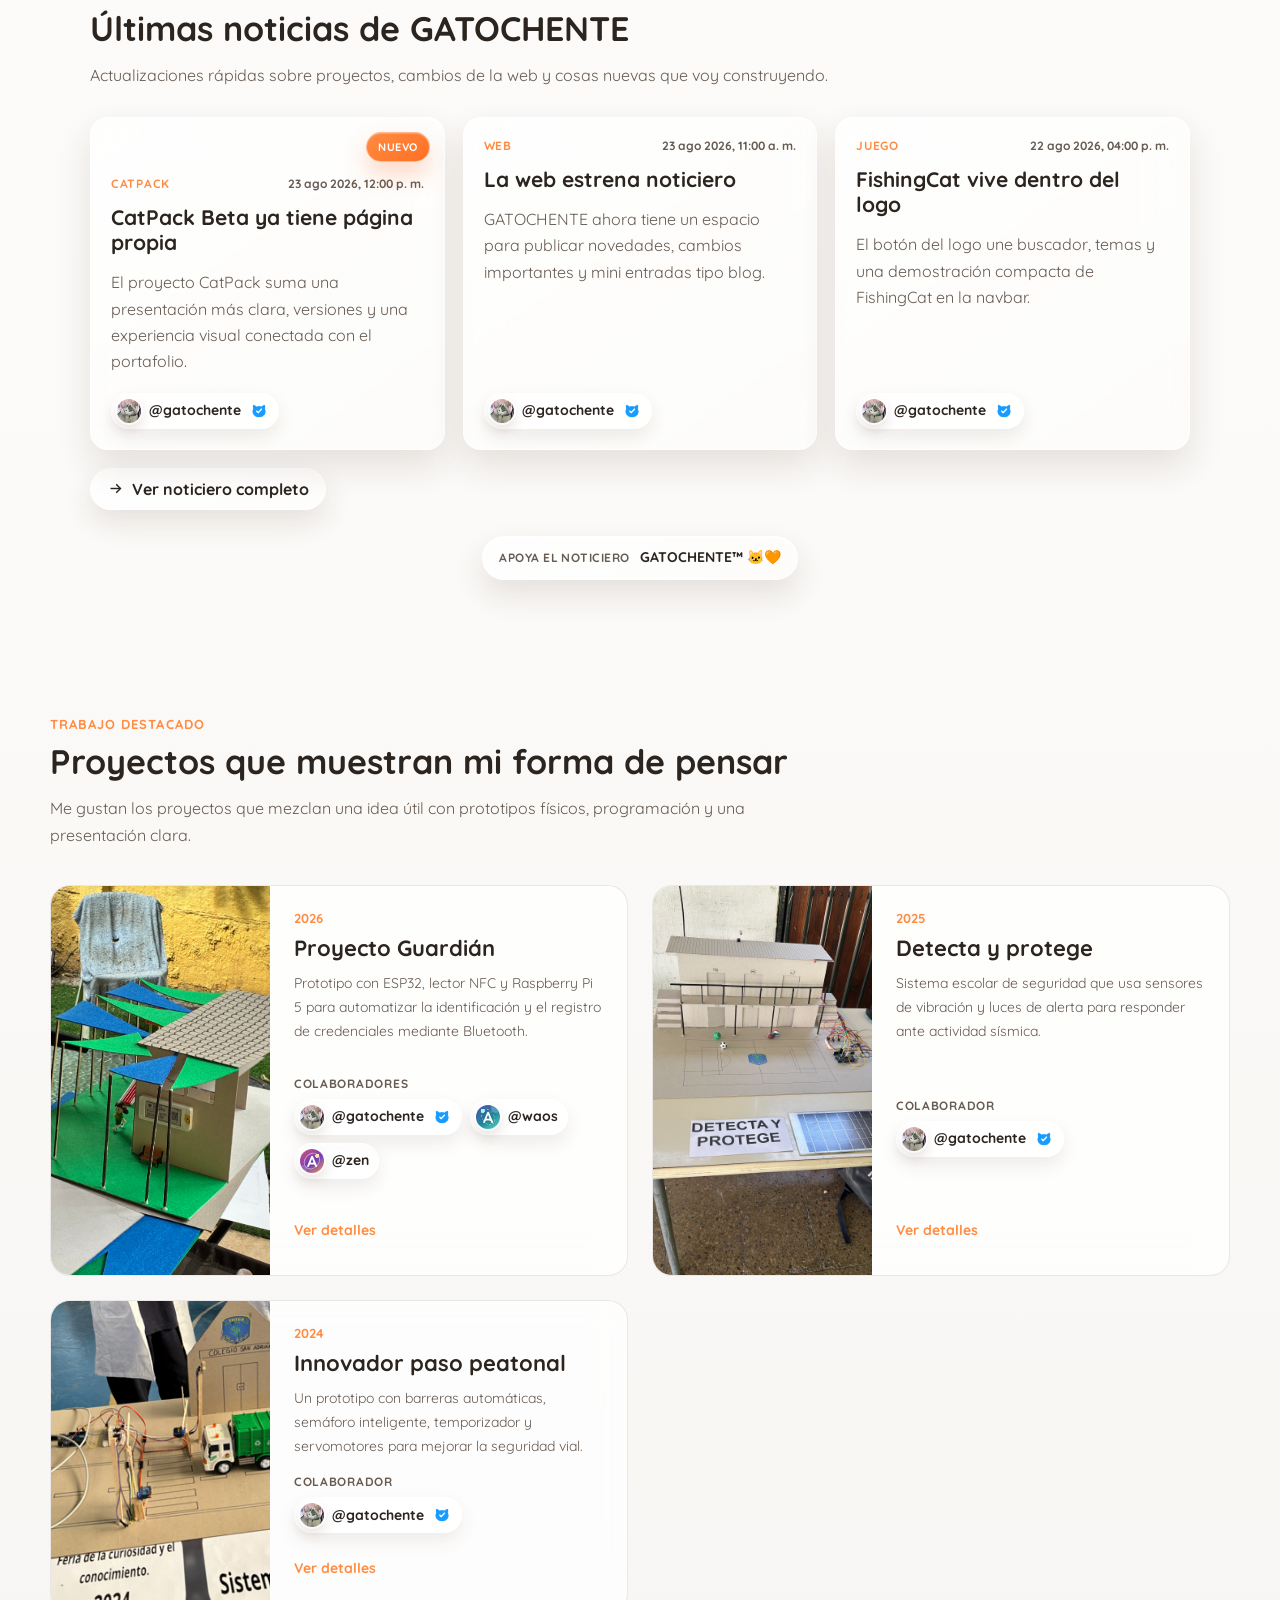
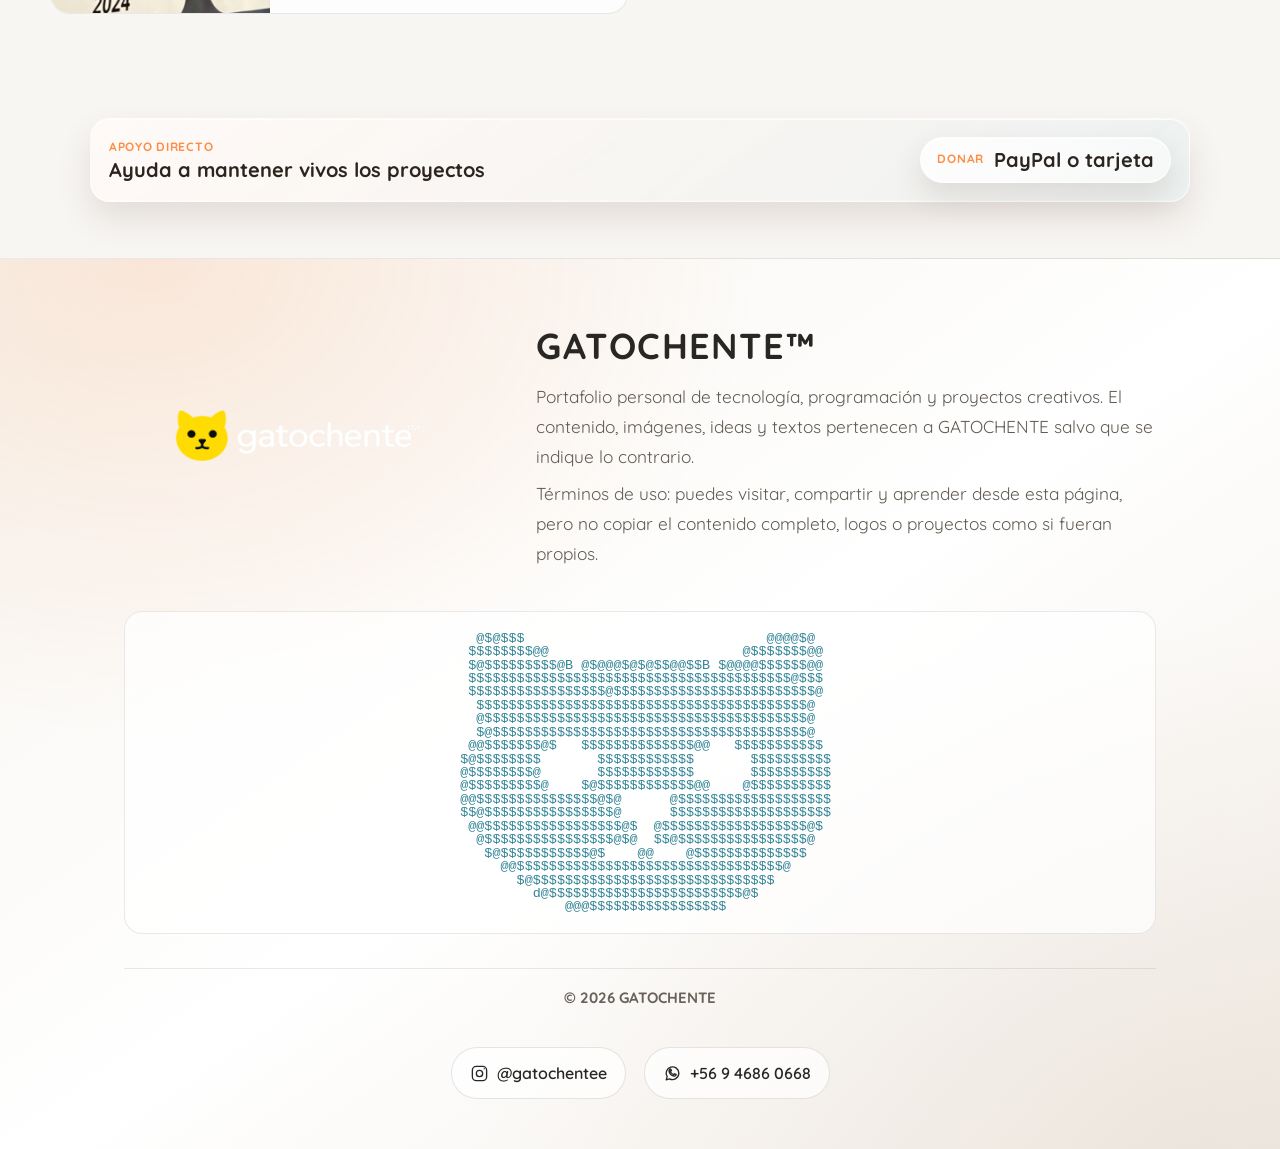
==== commit 1019b7b9: "Stabilize skill dialogs and simplify carousel motion" ====
--- a/index.html
+++ b/index.html
@@ -311,15 +311,12 @@
 
 </div>
 
-<div class="skill-modal" id="skill-modal" aria-hidden="true">
-<div class="skill-modal-backdrop" data-skill-close></div>
-<section class="skill-dialog" role="dialog" aria-modal="true" aria-labelledby="skill-modal-title" aria-describedby="skill-modal-description" tabindex="-1">
+<dialog class="skill-dialog" id="skill-modal" aria-labelledby="skill-modal-title" aria-describedby="skill-modal-description">
 <button class="skill-modal-close" type="button" aria-label="Cerrar descripción" data-skill-close>&times;</button>
 <p class="skill-modal-kicker">Habilidad en crecimiento</p>
 <h3 id="skill-modal-title"></h3>
 <p id="skill-modal-description"></p>
-</section>
-</div>
+</dialog>
 
 </section>
 
@@ -641,7 +638,7 @@
 
 <script src="https://cdn.jsdelivr.net/npm/@supabase/supabase-js@2.105.0"></script>
 <script src="supabase-config.js?v=20260911-project-actions-corner"></script>
-<script src="script.js?v=20261027-skill-modal-content"></script>
+<script src="script.js?v=20261027-skill-dialog-stable"></script>
 
 </body>
 </html>
--- a/style.css
+++ b/style.css
@@ -3132,13 +3132,14 @@
 
 }
 
-.skills-carousel{overflow:hidden;scrollbar-width:none;scroll-behavior:auto;}
+.skills-carousel{overflow-x:auto;overflow-y:hidden;scrollbar-width:none;scroll-behavior:auto;}
 .skills-carousel::-webkit-scrollbar{display:none;}
 
 .skills-carousel:focus-visible{outline:3px solid rgba(31,122,140,.38);outline-offset:4px;border-radius:16px;}
 .skills-carousel.is-dragging{cursor:grabbing;user-select:none;}
 .skills-carousel.is-dragging .skills-track{animation-play-state:paused!important;}
 .skills-carousel.is-dragging .skill-logo-card{pointer-events:none;}
+.skills-carousel.modal-is-open .skills-track{animation-play-state:paused!important;}
 
 .skills-carousel:hover .skills-track,
 .skills-carousel:focus-within .skills-track{
@@ -3195,36 +3196,27 @@
 
 .skill-logo-card:focus-visible{outline:3px solid rgba(31,122,140,.48);outline-offset:3px;}
 .skills-track[aria-hidden="true"] .skill-logo-card{pointer-events:none;}
-.skills-carousel.is-scripted .skills-track{animation:none!important;transform:translateX(calc(-1 * var(--skills-offset,0px)));}
-.skills-carousel.is-scripted .skills-track[aria-hidden="true"]{display:flex!important;}
-
-.skill-modal{
+
+.skill-dialog{
 position:fixed;
 inset:0;
-z-index:3000;
-display:grid;
-place-items:center;
-padding:20px;
-opacity:0;
-visibility:hidden;
-pointer-events:none;
-transition:opacity .24s ease,visibility .24s ease;
-}
-.skill-modal.is-open{opacity:1;visibility:visible;pointer-events:auto;}
-.skill-modal-backdrop{position:absolute;inset:0;background:rgba(22,25,30,.52);backdrop-filter:blur(9px);-webkit-backdrop-filter:blur(9px);}
-.skill-dialog{
-position:relative;
-width:min(100%,440px);
-padding:34px clamp(22px,5vw,38px) 30px;
+width:min(560px,calc(100vw - 32px));
+max-width:none;
+max-height:calc(100vh - 32px);
+max-height:calc(100dvh - 32px);
+margin:auto;
+padding:42px clamp(24px,5vw,42px) 36px;
+overflow:auto;
 border:1px solid rgba(255,255,255,.72);
-border-radius:26px;
-background:linear-gradient(145deg,rgba(255,255,255,.96),rgba(255,250,244,.9));
-box-shadow:0 28px 80px rgba(20,24,30,.25),inset 0 1px 0 rgba(255,255,255,.8);
+border-radius:24px;
+background:#fffdf9;
+box-shadow:0 28px 90px rgba(18,22,28,.38),0 4px 18px rgba(18,22,28,.18),inset 0 1px 0 rgba(255,255,255,.92);
 color:var(--ink);
-transform:translateY(14px) scale(.98);
-transition:transform .32s var(--ease-spring);
-}
-.skill-modal.is-open .skill-dialog{transform:translateY(0) scale(1);}
+text-align:left;
+}
+.skill-dialog[open]{animation:skill-dialog-appear .2s ease-out both;}
+.skill-dialog::backdrop{background:rgba(16,20,26,.72);backdrop-filter:blur(5px);-webkit-backdrop-filter:blur(5px);}
+@keyframes skill-dialog-appear{from{opacity:0;transform:translateY(10px) scale(.985);}to{opacity:1;transform:none;}}
 .skill-modal-close{
 position:absolute;
 top:12px;
@@ -3243,10 +3235,18 @@
 }
 .skill-modal-close:focus-visible{outline:3px solid rgba(31,122,140,.5);outline-offset:2px;}
 .skill-modal-kicker{margin:0 0 9px;color:var(--brand);font-size:12px;font-weight:900;letter-spacing:.09em;text-transform:uppercase;}
-.skill-dialog h3{margin:0 42px 12px 0;color:var(--ink);font-size:clamp(25px,5vw,34px);line-height:1.12;}
-.skill-dialog > p:last-child{margin:0;color:var(--muted);font-size:16px;line-height:1.7;}
-html[data-theme="dark"] .skill-dialog{border-color:rgba(255,255,255,.16);background:linear-gradient(145deg,rgba(35,42,52,.98),rgba(21,26,34,.96));}
+ .skill-dialog h3{margin:0 42px 14px 0;color:var(--ink);font-size:clamp(30px,5vw,40px);font-weight:900;line-height:1.1;}
+.skill-dialog > p:last-child{margin:0;color:var(--muted);font-size:clamp(17px,2.4vw,19px);font-weight:600;line-height:1.75;}
+html[data-theme="dark"] .skill-dialog{border-color:rgba(255,255,255,.2);background:#202630;color:#f4f0eb;box-shadow:0 28px 90px rgba(0,0,0,.58),0 4px 18px rgba(0,0,0,.35);}
+html[data-theme="dark"] .skill-dialog > p:last-child{color:#d8d3cc;}
+html[data-theme="dark"] .skill-dialog::backdrop{background:rgba(0,0,0,.76);}
 html[data-theme="dark"] .skill-modal-close{border-color:rgba(255,255,255,.16);background:rgba(255,255,255,.08);}
+html[data-theme="dark"] .skill-logo-card img[src*="tux.svg"]{filter:grayscale(1) invert(1);opacity:.42;}
+
+@media(max-width:480px){
+  .skill-dialog{width:calc(100vw - 24px);max-height:calc(100vh - 24px);max-height:calc(100dvh - 24px);padding:46px 22px 26px;border-radius:20px;}
+  .skill-dialog > p:last-child{font-size:16px;line-height:1.65;}
+}
 
 .skill-logo-card img{
 
@@ -3258,7 +3258,7 @@
 
 }
 
-.skill-logo-card img[src*="tux.svg"]{filter:grayscale(1) sepia(.12) saturate(.35);opacity:.82;}
+.skill-logo-card img[src*="tux.svg"]{filter:grayscale(1);opacity:.58;}
 
 .skill-logo-card:hover,
 .skill-logo-card:focus-within{
@@ -8036,9 +8036,7 @@
 
 }
 
-.skills-carousel{overflow:hidden;}
-.skills-carousel.is-scripted .skills-track{animation:none!important;transform:translateX(calc(-1 * var(--skills-offset,0px)))!important;}
-.skills-carousel.is-scripted .skills-track[aria-hidden="true"]{display:flex!important;}
+.skills-carousel{overflow-x:auto;overflow-y:hidden;}
 
 .page-loader-logo{
 
